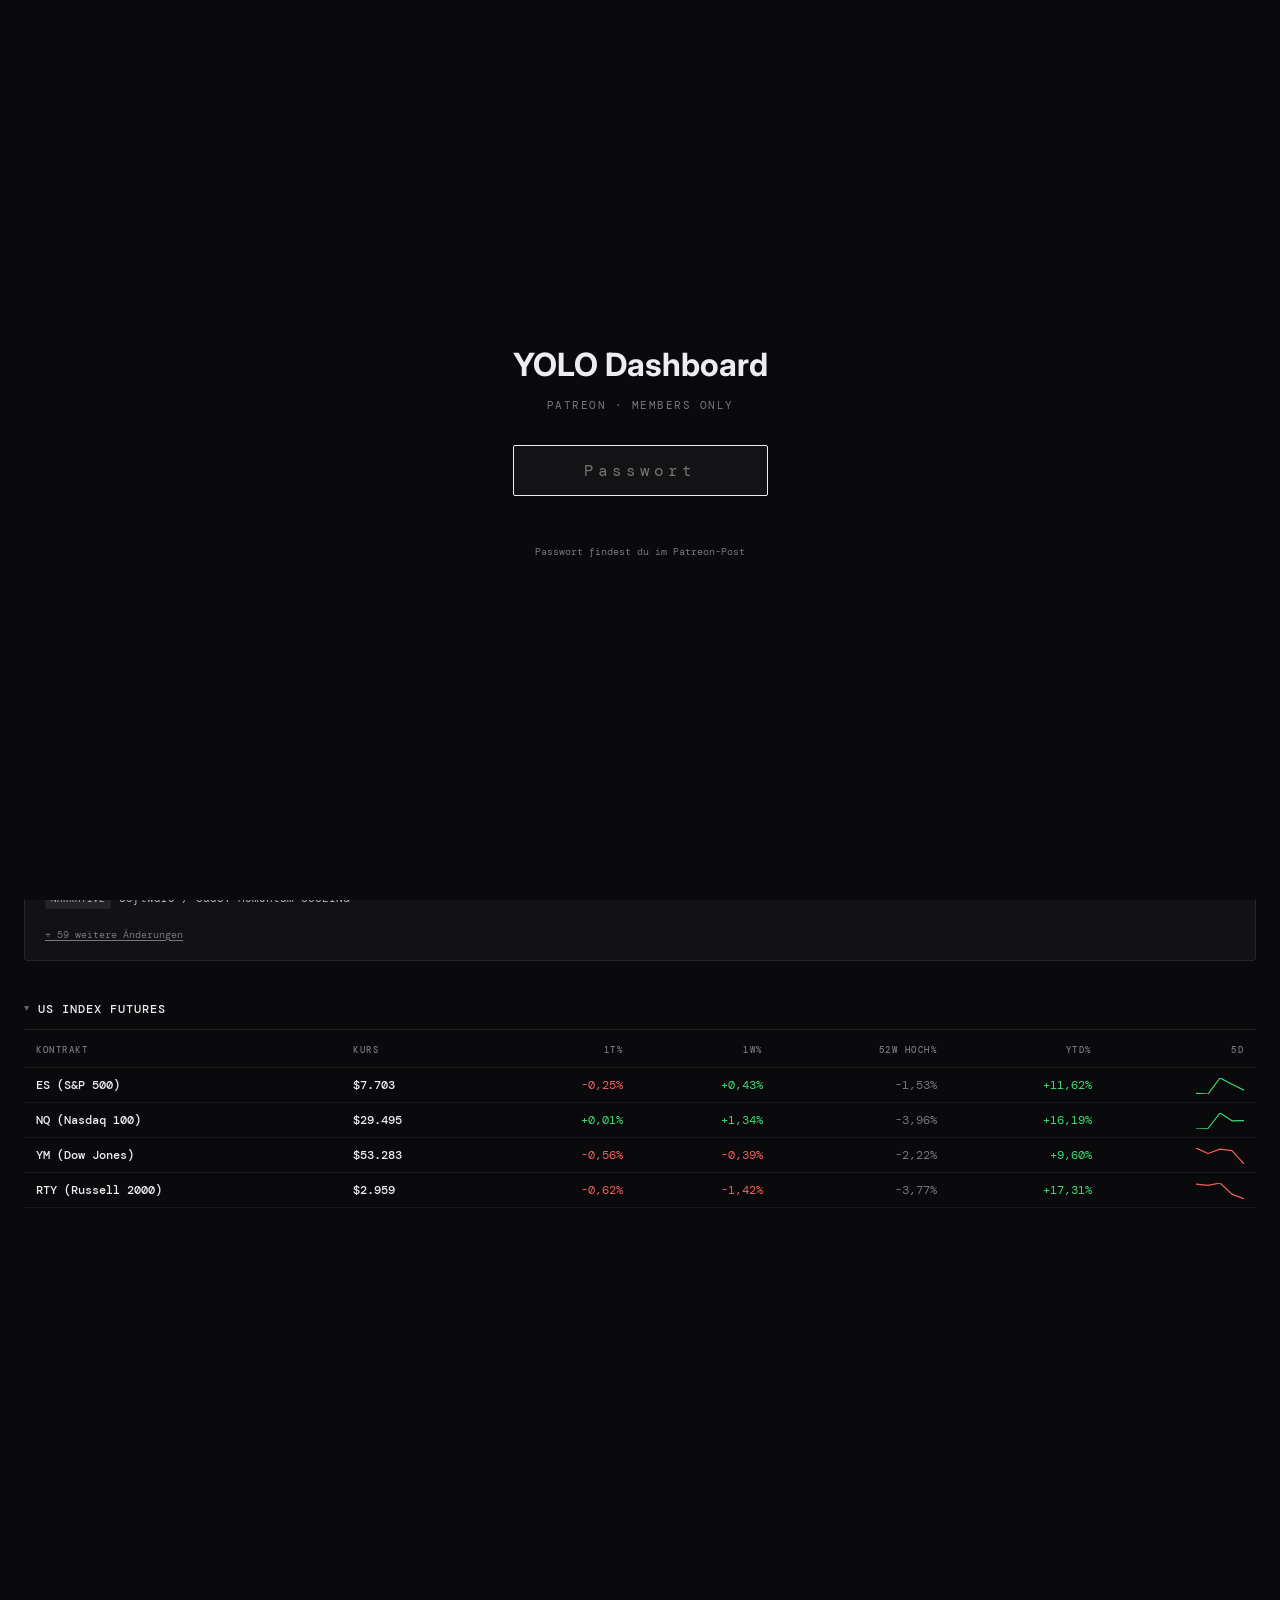
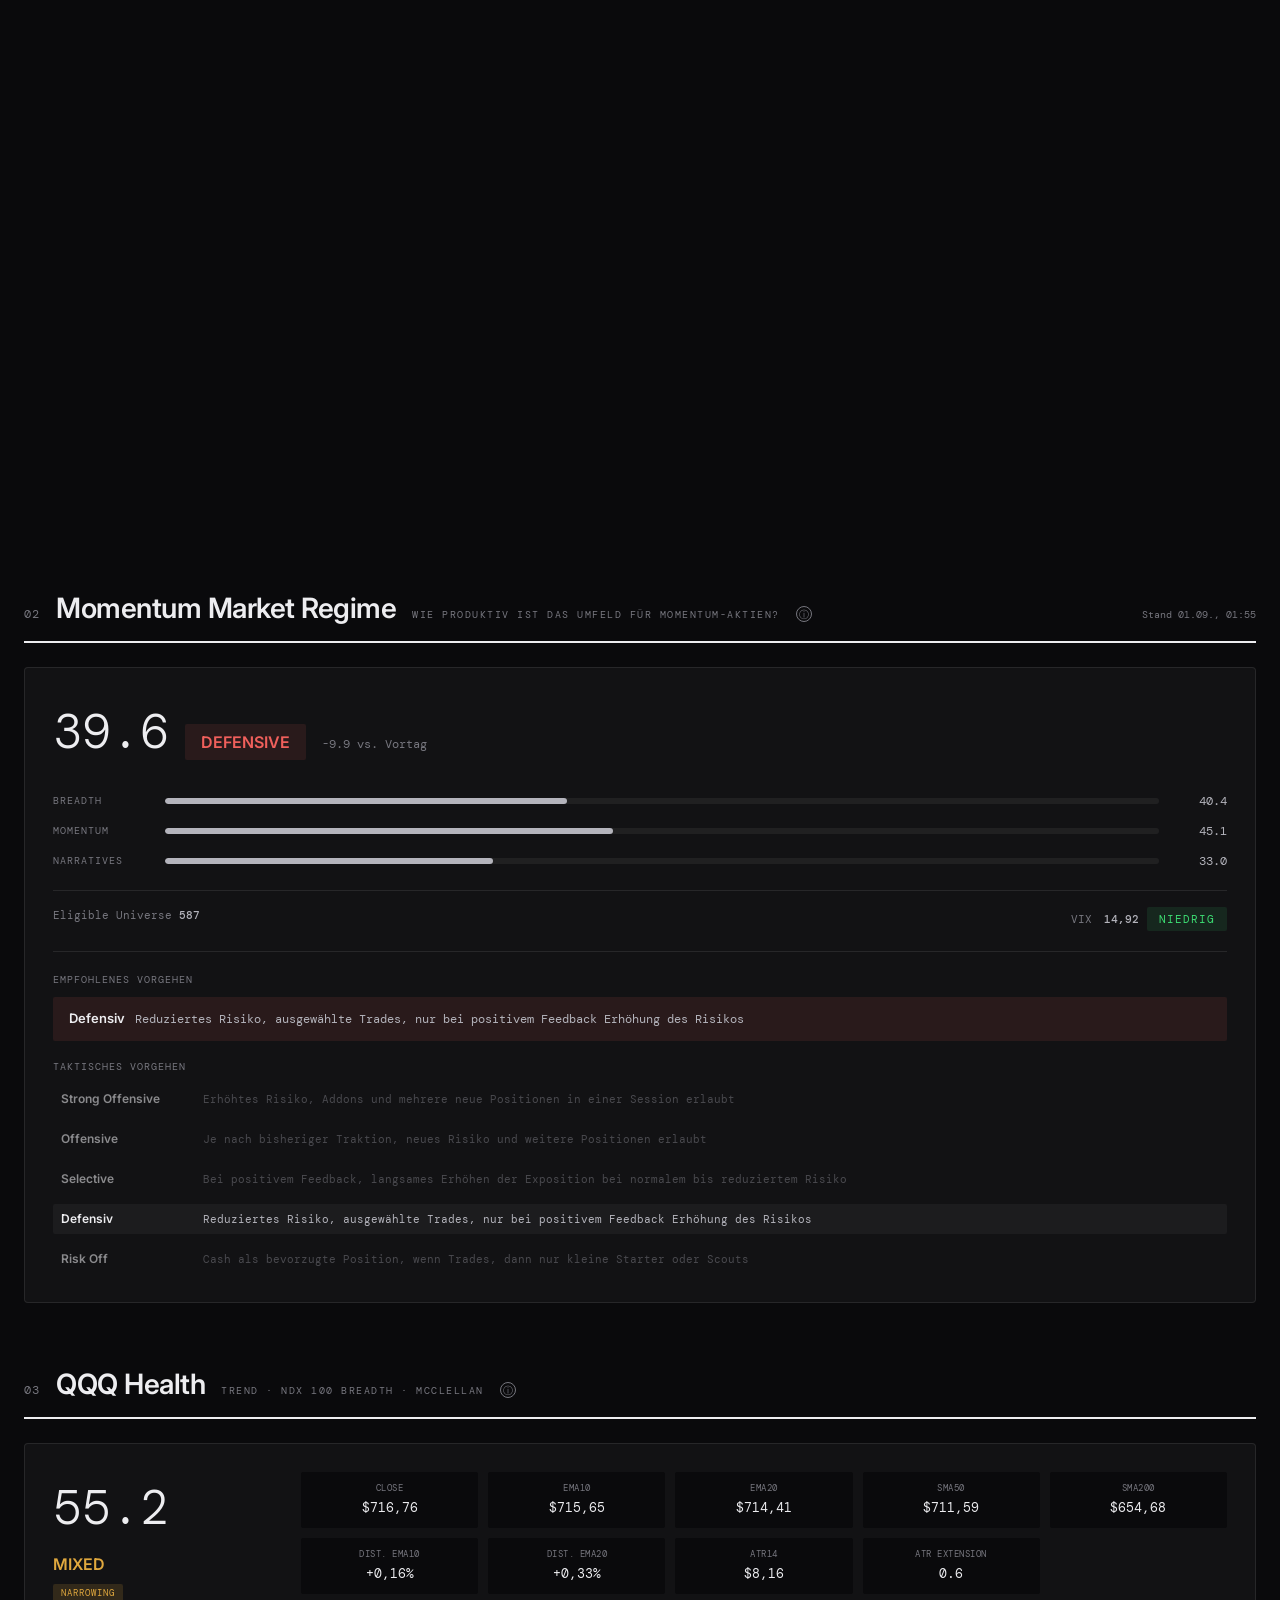
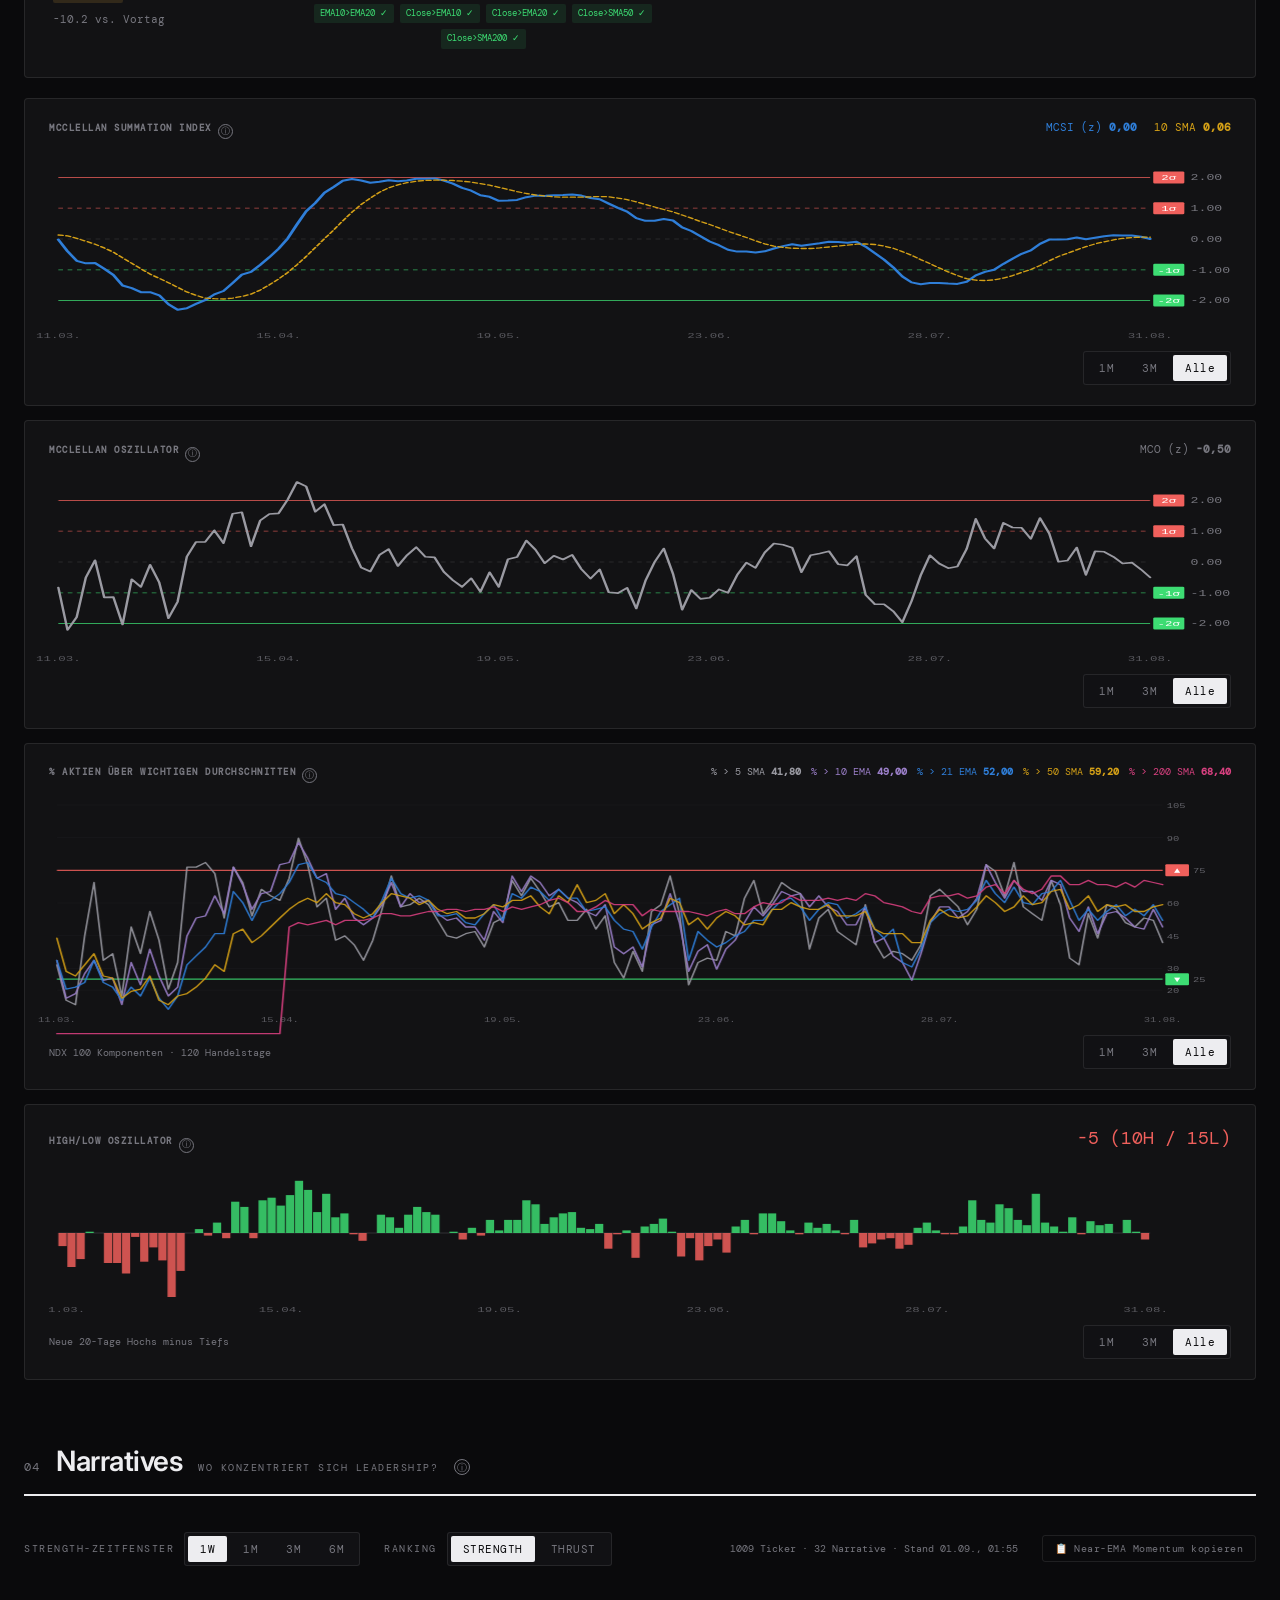
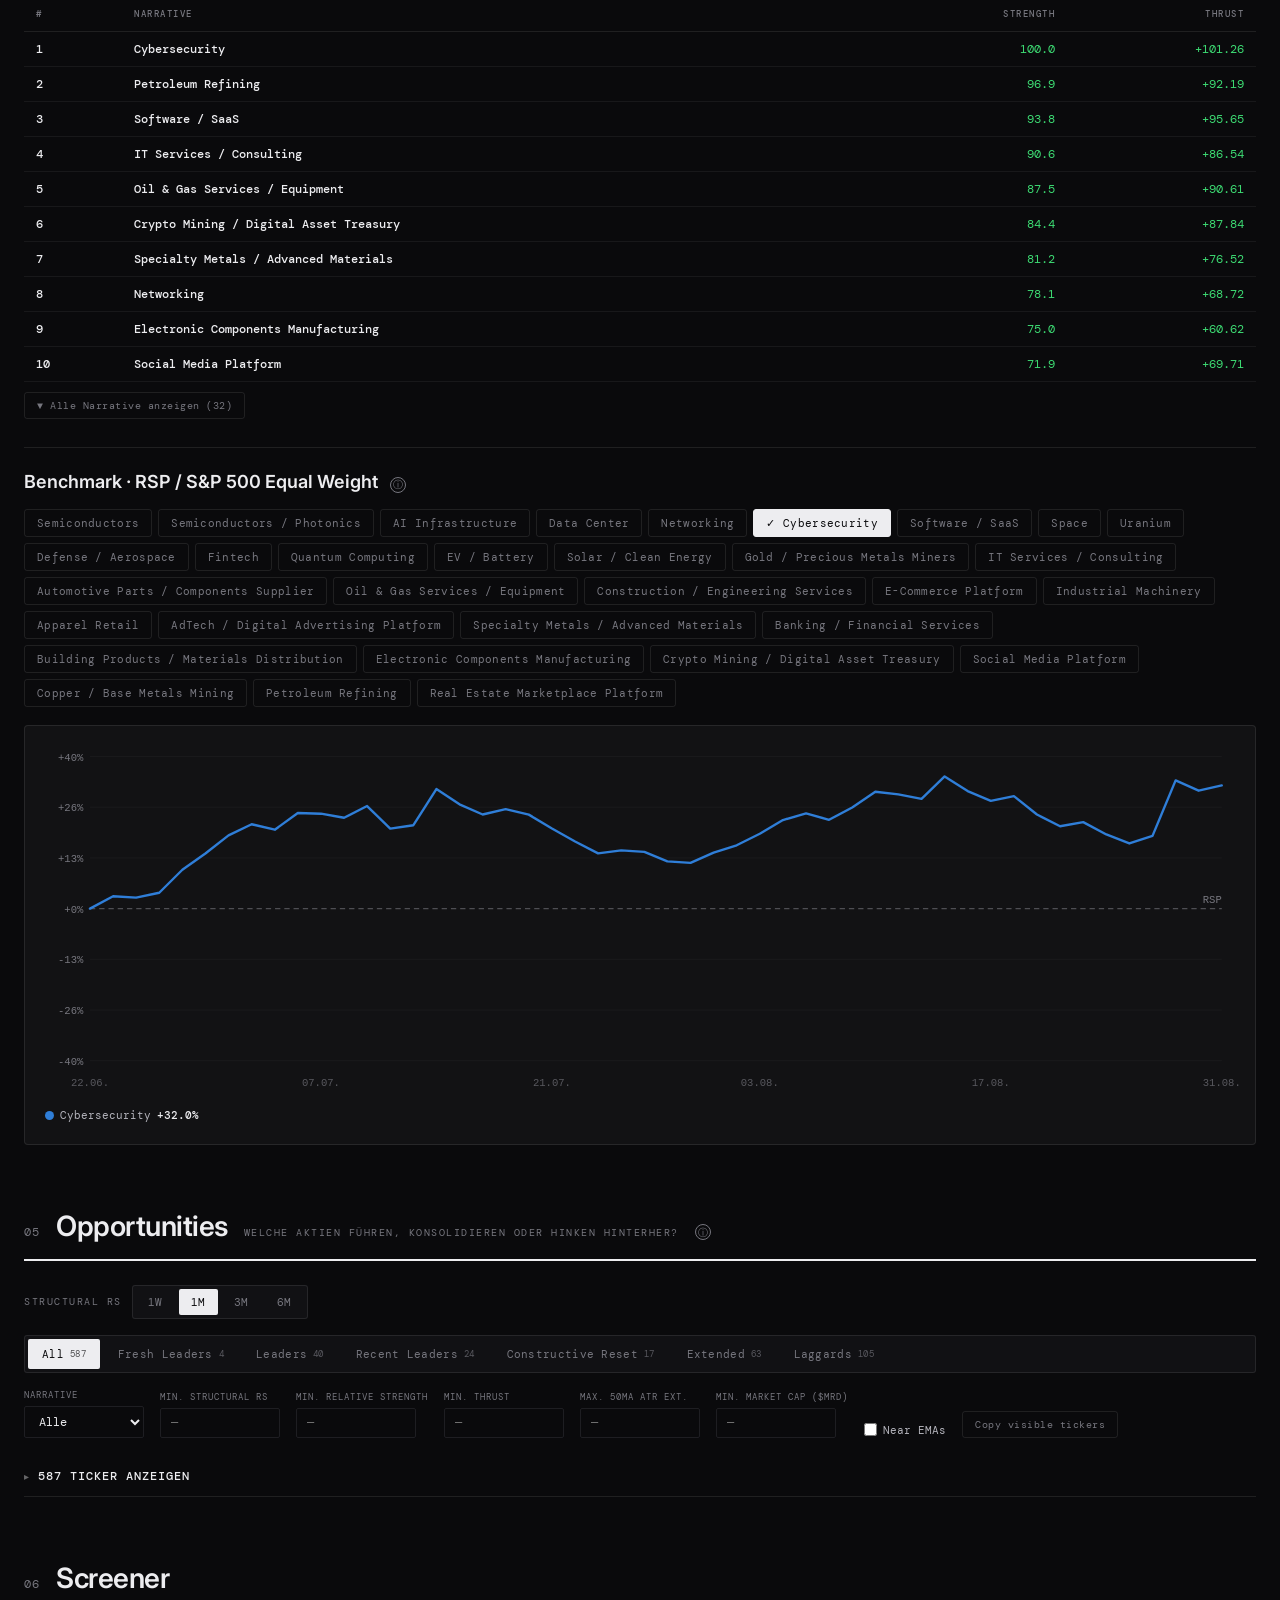
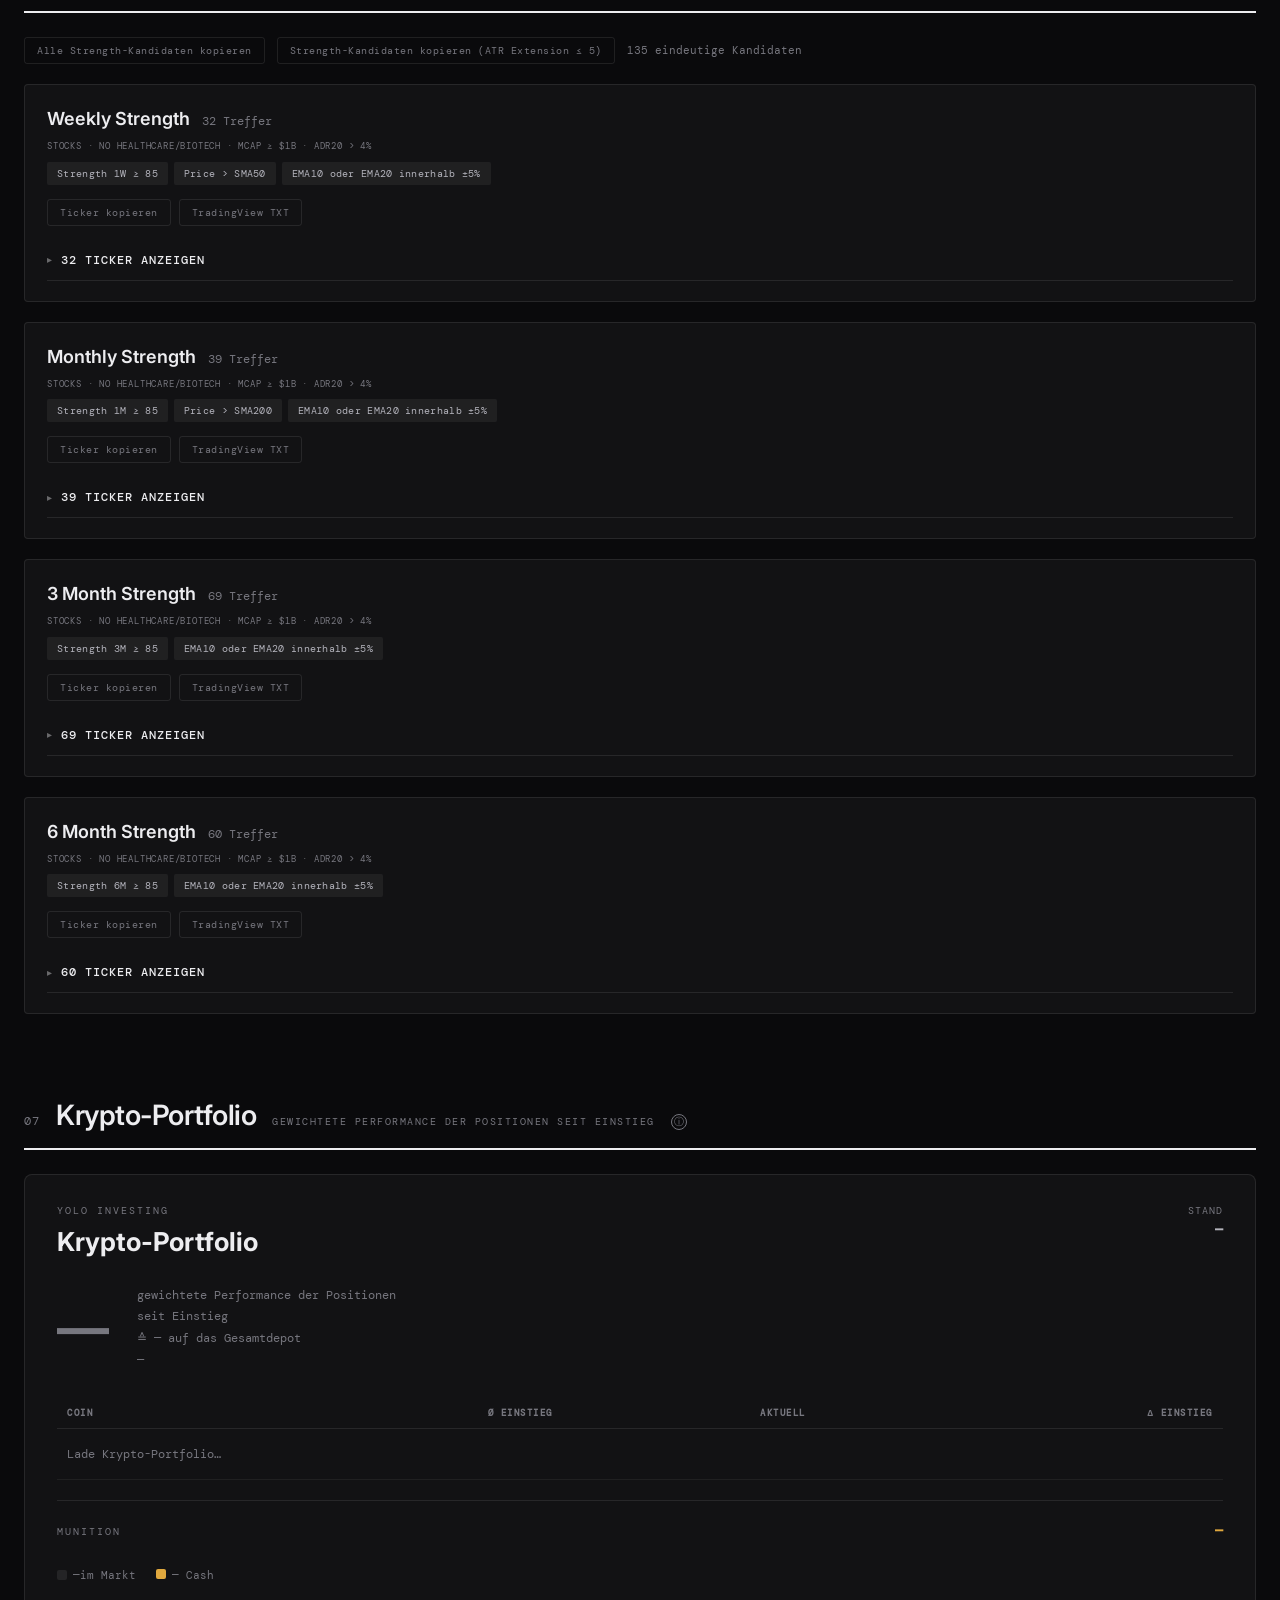
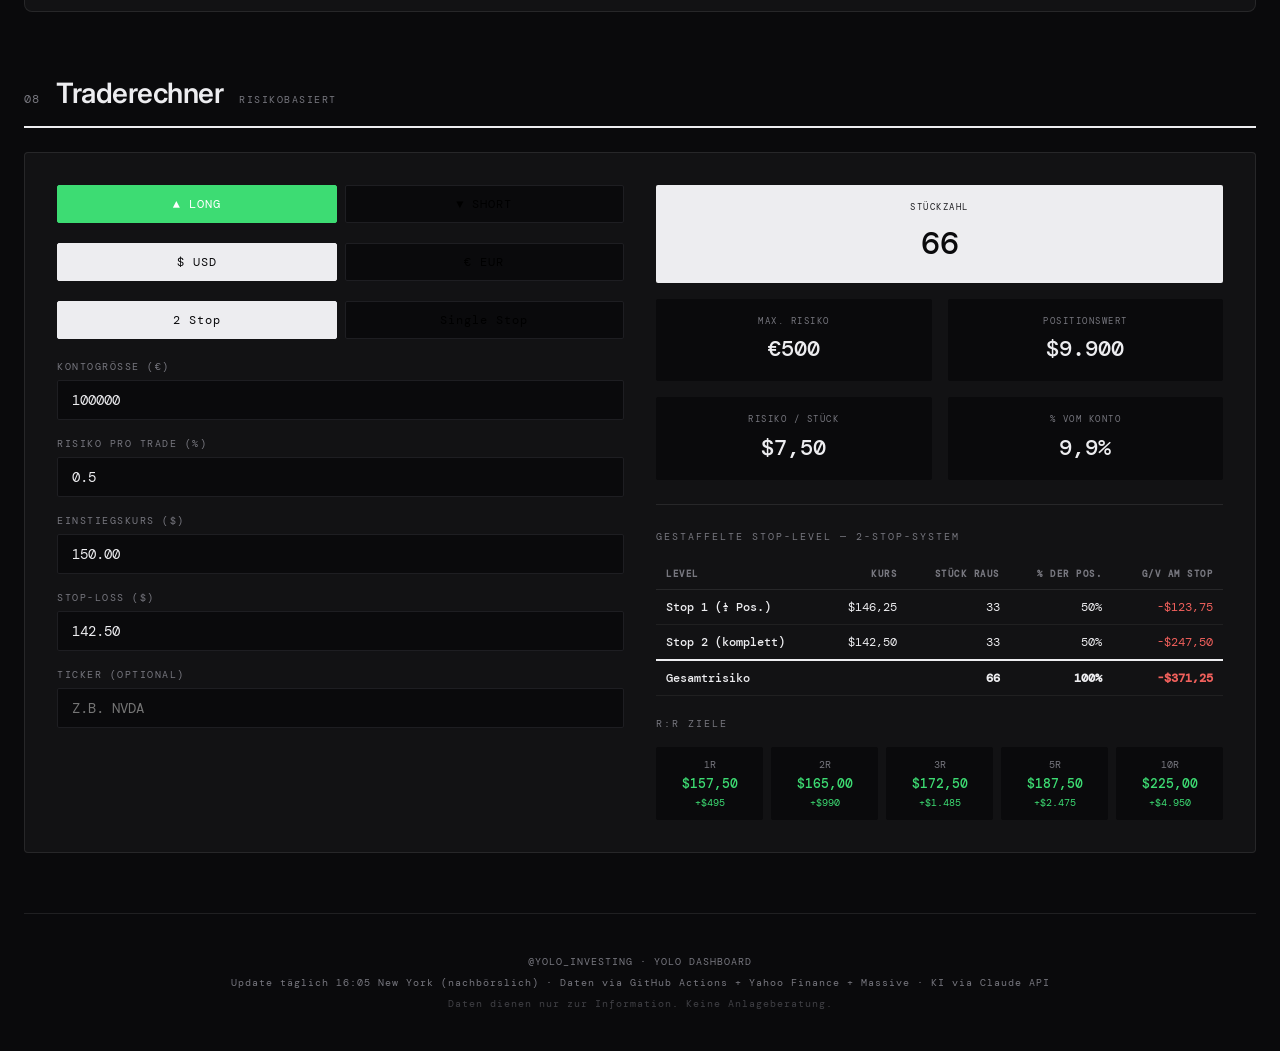
==== index.html @ f9c853ae "Add Krypto-Portfolio card and Traderechner currency/stop-mode toggles Krypto-Portfolio (new section " ====
<!DOCTYPE html>
<html lang="de">
<head>
<meta charset="UTF-8">
<meta name="viewport" content="width=device-width, initial-scale=1.0">
<title>YOLO Dashboard</title>
<link rel="preconnect" href="https://fonts.googleapis.com">
<link href="https://fonts.googleapis.com/css2?family=DM+Mono:wght@300;400;500&family=Inter:wght@400;500;600;700;800&display=swap" rel="stylesheet">
<style>
:root {
  --sand: #0a0a0c;
  --sand-dark: #111114;
  --sand-darker: #1e1e22;
  --ink: #ededf0;
  --ink-light: #b4b4bc;
  --ink-muted: #77777f;
  --positive: #3ddc73;
  --positive-bg: rgba(61,220,115,0.10);
  --negative: #f0605c;
  --negative-bg: rgba(240,96,92,0.10);
  --neutral: #e0a83e;
  --neutral-bg: rgba(224,168,62,0.10);
  --card-bg: rgba(255,255,255,0.035);
  --card-border: rgba(255,255,255,0.09);
  --header-font: 'Inter', -apple-system, sans-serif;
  --mono-font: 'DM Mono', 'Courier New', monospace;
  --body-font: 'Inter', -apple-system, sans-serif;
}
* { margin: 0; padding: 0; box-sizing: border-box; }
body { background: var(--sand); color: var(--ink); font-family: var(--body-font); font-size: 14px; line-height: 1.5; -webkit-font-smoothing: antialiased; }
body::before { content: ''; position: fixed; top: 0; left: 0; right: 0; bottom: 0; background-image: url("data:image/svg+xml,%3Csvg viewBox='0 0 256 256' xmlns='http://www.w3.org/2000/svg'%3E%3Cfilter id='n'%3E%3CfeTurbulence type='fractalNoise' baseFrequency='0.9' numOctaves='4' stitchTiles='stitch'/%3E%3C/filter%3E%3Crect width='100%25' height='100%25' filter='url(%23n)' opacity='0.03'/%3E%3C/svg%3E"); pointer-events: none; z-index: 9999; }
.container { max-width: 1400px; margin: 0 auto; padding: 0 24px; }

.hero { padding: 48px 0 32px; border-bottom: 1px solid var(--card-border); }
.hero-top { display: flex; justify-content: space-between; align-items: flex-start; margin-bottom: 24px; }
.hero-brand h1 { font-family: var(--header-font); font-size: 42px; font-weight: 700; letter-spacing: -1px; line-height: 1; }
.hero-brand .subtitle { font-family: var(--mono-font); font-size: 12px; color: var(--ink-muted); letter-spacing: 1.5px; margin-top: 6px; }
.hero-clock { text-align: right; }
.hero-clock .time { font-family: var(--mono-font); font-size: 28px; font-weight: 300; letter-spacing: 1px; }
.hero-clock .timezone { font-family: var(--mono-font); font-size: 11px; color: var(--ink-muted); letter-spacing: 1.5px; }
.hero-clock .date { font-family: var(--mono-font); font-size: 12px; color: var(--ink-light); margin-top: 2px; }
.track-records { display: flex; gap: 12px; margin-bottom: 28px; flex-wrap: wrap; }
.track-link { display: inline-flex; align-items: center; gap: 6px; padding: 8px 16px; background: var(--ink); color: var(--sand); text-decoration: none; font-family: var(--mono-font); font-size: 11px; letter-spacing: 1px; text-transform: uppercase; border-radius: 2px; transition: all 0.2s ease; }
.track-link:hover { background: var(--ink-light); transform: translateY(-1px); }
.track-link .arrow { opacity: 0.5; }
.quote-bar { padding: 20px 0; text-align: center; }
.quote-bar blockquote { font-family: var(--header-font); font-style: italic; font-size: 18px; color: var(--ink-light); line-height: 1.6; }
.quote-bar .attribution { font-family: var(--mono-font); font-size: 11px; color: var(--ink-muted); margin-top: 6px; letter-spacing: 1px; }

.section { padding: 40px 0 20px; scroll-margin-top: var(--jumpnav-h, 52px); }
.section-header { display: flex; align-items: baseline; gap: 16px; margin-bottom: 24px; padding-bottom: 12px; border-bottom: 2px solid var(--ink); flex-wrap: wrap; }
.section-num { font-family: var(--mono-font); font-size: 12px; color: var(--ink-muted); letter-spacing: 1px; }
.section-title { font-family: var(--header-font); font-size: 28px; font-weight: 600; letter-spacing: -0.5px; }
.section-sub { font-family: var(--mono-font); font-size: 10px; color: var(--ink-muted); letter-spacing: 1.5px; text-transform: uppercase; }

/* ── Jump navigation (spec point 2): sticky anchor menu, plain <a href="#id">
   links + native smooth scroll -- no SPA/routing library. scroll-margin-top
   on .section above (kept in sync with --jumpnav-h) is the "correct sticky
   offset" so a jumped-to section header never lands underneath the sticky
   bar. Horizontal row on desktop; horizontally scrollable on narrow
   viewports instead of wrapping, per spec point 2's mobile requirement. */
html { scroll-behavior: smooth; }
.jump-nav { position: sticky; top: 0; z-index: 50; background: rgba(10,10,12,0.92); backdrop-filter: blur(8px); -webkit-backdrop-filter: blur(8px); border-bottom: 1px solid var(--card-border); }
.jump-nav-inner { max-width: 1400px; margin: 0 auto; padding: 0 24px; display: flex; gap: 4px; overflow-x: auto; scrollbar-width: thin; }
.jump-nav-inner::-webkit-scrollbar { height: 4px; }
.jump-nav-inner::-webkit-scrollbar-thumb { background: var(--card-border); }
.jump-nav a { flex: 0 0 auto; font-family: var(--mono-font); font-size: 11px; letter-spacing: 1px; text-transform: uppercase; color: var(--ink-light); text-decoration: none; padding: 15px 14px; white-space: nowrap; border-bottom: 2px solid transparent; transition: color 0.15s ease, border-color 0.15s ease; }
.jump-nav a:hover { color: var(--ink); }
.jump-nav a.active { color: var(--ink); border-bottom-color: var(--ink); }
@media (max-width: 720px) {
  .jump-nav a { padding: 12px 10px; font-size: 10px; }
}


.table-section { margin-bottom: 8px; }
.table-toggle { display: flex; align-items: center; gap: 8px; padding: 12px 0; cursor: pointer; user-select: none; border: none; background: none; width: 100%; text-align: left; font-family: var(--mono-font); font-size: 12px; font-weight: 500; color: var(--ink); letter-spacing: 1px; text-transform: uppercase; border-bottom: 1px solid var(--card-border); }
.table-toggle .chevron { transition: transform 0.2s ease; font-size: 10px; opacity: 0.4; }
.table-toggle.open .chevron { transform: rotate(90deg); }
.data-table { width: 100%; border-collapse: collapse; margin-top: 4px; }
.data-table thead th { font-family: var(--mono-font); font-size: 9px; font-weight: 500; letter-spacing: 1.5px; text-transform: uppercase; color: var(--ink-muted); padding: 10px 12px; text-align: right; border-bottom: 1px solid var(--card-border); }
.data-table thead th:first-child { text-align: left; }
.data-table thead th:nth-child(2) { text-align: left; }
/* RVOL/Screener/Benchmark/Futures Patch point 16: sortable Futures columns. */
.data-table thead th.sortable { cursor: pointer; user-select: none; }
.data-table thead th.sortable:hover { color: var(--ink-light); }
.data-table thead th.sorted { color: var(--ink); }
.data-table thead th .sort-arrow { opacity: 0.6; margin-left: 3px; font-size: 9px; }
.data-table tbody td { font-family: var(--mono-font); font-size: 12px; padding: 8px 12px; text-align: right; border-bottom: 1px solid rgba(255,255,255,0.06); }
.data-table tbody td:first-child { text-align: left; font-weight: 500; color: var(--ink); }
.data-table tbody td:nth-child(2) { text-align: left; font-weight: 500; color: var(--ink); }
.data-table tbody tr:hover { background: rgba(255,255,255,0.04); }
.pos { color: var(--positive); }
.neg { color: var(--negative); }
.muted { color: var(--ink-muted); }

/* SPARKLINES */
.sparkline { display: inline-block; vertical-align: middle; }
.sparkline svg { display: block; }

/* PASSWORD OVERLAY */
.pw-overlay { position: fixed; top: 0; left: 0; width: 100%; height: 100%; background: var(--sand); z-index: 99999; display: flex; align-items: center; justify-content: center; flex-direction: column; }
.pw-overlay.hidden { display: none; }
.pw-box { text-align: center; max-width: 360px; padding: 40px; }
.pw-box h2 { font-family: var(--header-font); font-size: 32px; margin-bottom: 8px; }
.pw-box .pw-sub { font-family: var(--mono-font); font-size: 11px; color: var(--ink-muted); letter-spacing: 1.5px; margin-bottom: 32px; }
.pw-box input { width: 100%; padding: 14px 18px; font-family: var(--mono-font); font-size: 16px; background: var(--card-bg); border: 1px solid var(--sand-darker); border-radius: 2px; text-align: center; letter-spacing: 4px; outline: none; }
.pw-box input:focus { border-color: var(--ink); }
.pw-box .pw-error { font-family: var(--mono-font); font-size: 11px; color: var(--negative); margin-top: 12px; min-height: 16px; }
.pw-box .pw-hint { font-family: var(--mono-font); font-size: 10px; color: var(--ink-muted); margin-top: 20px; }

.vix-zone { display: inline-block; padding: 4px 12px; border-radius: 2px; font-family: var(--mono-font); font-size: 11px; letter-spacing: 1px; }
.vix-zone.low { background: var(--positive-bg); color: var(--positive); }
.vix-zone.elevated { background: var(--neutral-bg); color: var(--neutral); }
.vix-zone.high { background: var(--negative-bg); color: var(--negative); }

/* QQQ Breadth Charts */
.qqq-card .bc-value { font-size: 28px; margin: 4px 0 8px 0; }
.qqq-chart { width: 100%; height: 120px; margin: 10px 0; }
.qqq-chart svg { width: 100%; height: 100%; display: block; }
.qqq-card .bc-label-row { display: flex; align-items: center; gap: 6px; }
.qqq-card .bc-label { font-size: 11px; font-weight: 600; letter-spacing: 1px; color: var(--ink-light); margin-bottom: 0; }
.chart-info { position: relative; display: inline-flex; align-items: center; justify-content: center; width: 15px; height: 15px; border-radius: 50%; border: 1px solid var(--ink-muted); color: var(--ink-muted); font-family: var(--mono-font); font-size: 9px; cursor: help; user-select: none; flex-shrink: 0; }
.chart-info:hover, .chart-info:focus, .chart-info.open { color: var(--ink); border-color: var(--ink-light); outline: none; }
.chart-info-popup { display: none; position: absolute; top: 22px; left: 0; width: 300px; max-width: 80vw; z-index: 20; background: var(--sand-dark); border: 1px solid var(--card-border); border-radius: 4px; padding: 12px 14px; box-shadow: 0 8px 24px rgba(0,0,0,0.4); cursor: default; font-family: var(--body-font); font-size: 11px; line-height: 1.6; color: var(--ink-light); text-transform: none; letter-spacing: normal; font-weight: 400; }
.chart-info:hover .chart-info-popup, .chart-info:focus .chart-info-popup, .chart-info.open .chart-info-popup { display: block; }
.chart-toolbar { display: flex; justify-content: flex-end; margin-top: 8px; }
.kma-legend-item { color: var(--kma-color, var(--ink-muted)); cursor: pointer; user-select: none; transition: opacity 0.15s; }
.kma-legend-item:hover { opacity: 0.75; }
.kma-legend-item.off { opacity: 0.3; text-decoration: line-through; }
.breadth-card { background: var(--card-bg); border: 1px solid var(--card-border); border-radius: 4px; padding: 16px; text-align: center; }
.breadth-card .bc-label { font-family: var(--mono-font); font-size: 9px; letter-spacing: 1.5px; text-transform: uppercase; color: var(--ink-muted); margin-bottom: 6px; }
.breadth-card .bc-value { font-family: var(--mono-font); font-size: 24px; font-weight: 400; }
.breadth-card .bc-sub { font-family: var(--mono-font); font-size: 10px; color: var(--ink-muted); margin-top: 4px; }
.mcclellan-grid { display: grid; grid-template-columns: 1fr 1fr; gap: 16px; }
.mcclellan-card { background: var(--card-bg); border: 1px solid var(--card-border); border-radius: 4px; padding: 24px; }
.mcclellan-card .mc-title { font-family: var(--mono-font); font-size: 10px; letter-spacing: 2px; text-transform: uppercase; color: var(--ink-muted); margin-bottom: 8px; }
.mcclellan-card .mc-value { font-family: var(--mono-font); font-size: 32px; font-weight: 300; }
.mc-signal { font-family: var(--mono-font); font-size: 11px; margin-top: 8px; padding: 4px 10px; border-radius: 2px; display: inline-block; }
.mc-signal.bullish { background: var(--positive-bg); color: var(--positive); }
.mc-signal.bearish { background: var(--negative-bg); color: var(--negative); }
.mc-signal.neutral { background: var(--neutral-bg); color: var(--neutral); }
.mcclellan-card .mc-desc { font-size: 12px; color: var(--ink-muted); margin-top: 12px; line-height: 1.5; }

/* AI SUMMARY */
.ai-summary { background: var(--card-bg); border: 1px solid var(--card-border); border-radius: 4px; padding: 28px; margin-bottom: 16px; }
.ai-summary-header { display: flex; justify-content: space-between; align-items: center; margin-bottom: 16px; }
.ai-badge { display: inline-flex; align-items: center; gap: 6px; font-family: var(--mono-font); font-size: 10px; letter-spacing: 1.5px; text-transform: uppercase; color: var(--ink-muted); }
.ai-badge .dot { width: 6px; height: 6px; border-radius: 50%; background: var(--positive); animation: pulse 2s infinite; }
.ai-badge .dot.evening { background: var(--neutral); }
@keyframes pulse { 0%,100% { opacity: 1; } 50% { opacity: 0.3; } }
.ai-timestamp { font-family: var(--mono-font); font-size: 10px; color: var(--ink-muted); }
.ai-summary-text { font-family: var(--body-font); font-size: 14px; line-height: 1.8; color: var(--ink-light); }
.ai-summary-text strong { color: var(--ink); font-weight: 600; }
.ai-divider { height: 1px; background: var(--card-border); margin: 8px 0; }

/* KRYPTO-PORTFOLIO (07) — manuell gepflegtes Positions-Tracking, siehe
   scripts/build_crypto_portfolio.py. Eigenstaendig gestylte Karte (statt
   der generischen .card-bg-Bausteine), damit sie als in sich geschlossene,
   teilbare Zusammenfassung funktioniert. */
.crypto-card { background: var(--card-bg); border: 1px solid var(--card-border); border-radius: 8px; padding: 28px 32px; }
.crypto-card-header { display: flex; justify-content: space-between; align-items: flex-start; gap: 16px; flex-wrap: wrap; margin-bottom: 24px; }
.crypto-eyebrow { font-family: var(--mono-font); font-size: 10px; letter-spacing: 2px; text-transform: uppercase; color: var(--ink-muted); }
.crypto-title { font-family: var(--header-font); font-size: 26px; font-weight: 700; margin-top: 4px; }
.crypto-asof { text-align: right; }
.crypto-asof-label { font-family: var(--mono-font); font-size: 10px; letter-spacing: 1px; text-transform: uppercase; color: var(--ink-muted); }
.crypto-asof-value { font-family: var(--mono-font); font-size: 13px; font-weight: 600; color: var(--ink-light); margin-top: 2px; }
.crypto-hero { display: flex; align-items: center; gap: 28px; flex-wrap: wrap; margin-bottom: 28px; }
.crypto-hero-value { font-family: var(--header-font); font-size: 52px; font-weight: 700; line-height: 1; }
.crypto-hero-detail { font-family: var(--mono-font); font-size: 12px; line-height: 1.7; color: var(--ink-muted); }
.crypto-hero-sub { margin-top: 2px; }
.crypto-hero-sub span.pos, .crypto-hero-sub span.neg { font-weight: 600; }
.crypto-table-wrap { overflow-x: auto; }
.crypto-table { width: 100%; border-collapse: collapse; }
.crypto-table th { font-family: var(--mono-font); font-size: 9px; letter-spacing: 1.5px; text-transform: uppercase; color: var(--ink-muted); padding: 8px 10px; text-align: right; border-bottom: 1px solid var(--card-border); }
.crypto-table th:first-child { text-align: left; }
.crypto-table td { padding: 16px 10px; border-bottom: 1px solid rgba(255,255,255,0.06); text-align: right; vertical-align: middle; }
.crypto-table td:first-child { text-align: left; }
.crypto-coin { font-family: var(--header-font); font-size: 16px; font-weight: 700; }
.crypto-coin-alloc { font-family: var(--mono-font); font-size: 10px; color: #2f7ed8; margin-top: 2px; }
.crypto-price { font-family: var(--mono-font); font-size: 13px; color: var(--ink-light); }
.crypto-current { font-family: var(--mono-font); font-size: 14px; font-weight: 600; color: var(--ink); }
.crypto-bar-track { height: 6px; min-width: 90px; background: rgba(255,255,255,0.06); border-radius: 3px; overflow: hidden; }
.crypto-bar { height: 100%; border-radius: 3px; }
.crypto-bar.pos { background: var(--positive); }
.crypto-bar.neg { background: var(--negative); }
.crypto-delta { font-family: var(--mono-font); font-size: 14px; font-weight: 600; }
.crypto-ammo { margin-top: 20px; padding-top: 20px; border-top: 1px solid var(--card-border); }
.crypto-ammo-header { display: flex; justify-content: space-between; align-items: baseline; margin-bottom: 12px; }
.crypto-ammo-label { font-family: var(--mono-font); font-size: 10px; letter-spacing: 2px; text-transform: uppercase; color: var(--ink-muted); }
.crypto-ammo-value { font-family: var(--mono-font); font-size: 13px; font-weight: 700; color: var(--neutral); }
.crypto-ammo-grid { display: grid; grid-template-columns: repeat(10, 1fr); gap: 6px; margin-bottom: 14px; }
.crypto-ammo-cell { aspect-ratio: 1; border-radius: 2px; background: rgba(255,255,255,0.08); }
.crypto-ammo-cell.filled { background: var(--neutral); }
.crypto-ammo-legend { display: flex; gap: 20px; flex-wrap: wrap; font-family: var(--mono-font); font-size: 11px; color: var(--ink-muted); }
.crypto-ammo-legend span:first-child { display: inline-flex; align-items: center; }
.crypto-ammo-dot { display: inline-block; width: 10px; height: 10px; border-radius: 2px; margin-right: 6px; }
.crypto-ammo-dot.invested { background: rgba(255,255,255,0.08); }
.crypto-ammo-dot.cash { background: var(--neutral); }
@media (max-width: 640px) {
  .crypto-hero { flex-direction: column; align-items: flex-start; gap: 8px; }
  .crypto-ammo-grid { grid-template-columns: repeat(10, 1fr); }
}

/* POSITION SIZER */
.pos-sizer { background: var(--card-bg); border: 1px solid var(--card-border); border-radius: 4px; padding: 32px; }
.sizer-grid { display: grid; grid-template-columns: 1fr 1fr; gap: 32px; }
.input-group { margin-bottom: 16px; }
.input-group label { display: block; font-family: var(--mono-font); font-size: 10px; letter-spacing: 1.5px; text-transform: uppercase; color: var(--ink-muted); margin-bottom: 6px; }
.input-group input { width: 100%; padding: 10px 14px; font-family: var(--mono-font); font-size: 14px; background: var(--sand); border: 1px solid var(--sand-darker); border-radius: 2px; color: var(--ink); outline: none; transition: border-color 0.2s; }
.input-group input:focus { border-color: var(--ink); }
.direction-toggle { display: flex; gap: 8px; margin-bottom: 20px; }
.dir-btn { flex: 1; padding: 10px; font-family: var(--mono-font); font-size: 12px; letter-spacing: 1px; border: 1px solid var(--sand-darker); background: var(--sand); cursor: pointer; text-align: center; border-radius: 2px; transition: all 0.2s; }
.dir-btn.active-long { background: var(--positive); color: #fff; border-color: var(--positive); }
.dir-btn.active-short { background: var(--negative); color: #fff; border-color: var(--negative); }
.dir-btn.active-neutral { background: var(--ink); color: var(--sand); border-color: var(--ink); }
.result-grid { display: grid; grid-template-columns: repeat(2, 1fr); gap: 16px; }
.result-box { padding: 16px; background: var(--sand); border-radius: 2px; text-align: center; }
.result-box .res-label { font-family: var(--mono-font); font-size: 9px; letter-spacing: 1.5px; text-transform: uppercase; color: var(--ink-muted); }
.result-box .res-value { font-family: var(--mono-font); font-size: 22px; font-weight: 500; color: var(--ink); margin-top: 4px; }
.result-box.highlight { background: var(--ink); grid-column: span 2; }
.result-box.highlight .res-label { color: var(--sand-darker); }
.result-box.highlight .res-value { color: var(--sand); font-size: 32px; }
.stops-section { margin-top: 24px; padding-top: 24px; border-top: 1px solid var(--card-border); }
.stops-title { font-family: var(--mono-font); font-size: 10px; letter-spacing: 2px; text-transform: uppercase; color: var(--ink-muted); margin-bottom: 16px; }
.stops-table { width: 100%; border-collapse: collapse; }
.stops-table th { font-family: var(--mono-font); font-size: 9px; letter-spacing: 1.5px; text-transform: uppercase; color: var(--ink-muted); padding: 8px 10px; text-align: right; border-bottom: 1px solid var(--card-border); }
.stops-table th:first-child { text-align: left; }
.stops-table td { font-family: var(--mono-font); font-size: 12px; padding: 8px 10px; text-align: right; border-bottom: 1px solid rgba(255,255,255,0.06); }
.stops-table td:first-child { text-align: left; font-weight: 500; }
.rr-grid { display: grid; grid-template-columns: repeat(5, 1fr); gap: 8px; margin-top: 16px; }
.rr-item { text-align: center; padding: 10px 4px; background: var(--sand); border-radius: 2px; }
.rr-item .rr-label { font-family: var(--mono-font); font-size: 10px; color: var(--ink-muted); }
.rr-item .rr-price { font-family: var(--mono-font); font-size: 13px; font-weight: 500; color: var(--positive); margin-top: 2px; }
.rr-item .rr-pnl { font-family: var(--mono-font); font-size: 10px; color: var(--positive); margin-top: 1px; }

.footer { padding: 40px 0; text-align: center; border-top: 1px solid var(--card-border); margin-top: 40px; }
.footer p { font-family: var(--mono-font); font-size: 10px; color: var(--ink-muted); letter-spacing: 1px; }

/* NARRATIVES / BASKETS */
/* RVOL/Screener/Benchmark/Futures Patch point 8: sticky within Section 04
   only -- reuses the SAME --jumpnav-h variable the jump-navigation already
   keeps in sync with its own real rendered height (see the JS below), so
   this never floats under/over the jump-nav or needs a second hardcoded
   offset. position:sticky is naturally scoped to its containing block (the
   #narratives .section div), so it stops being sticky at the end of
   Section 04 without any extra JS -- it can never float over Opportunities/
   Screener/Traderechner. An opaque background keeps the (also sticky)
   table headers of the member table from showing through underneath it. */
.narrative-controls { display: flex; align-items: center; gap: 24px; flex-wrap: wrap; margin-bottom: 20px; position: sticky; top: var(--jumpnav-h, 52px); z-index: 40; background: var(--sand); padding: 12px 0; }
.nc-group { display: flex; align-items: center; gap: 10px; }
.nc-label { font-family: var(--mono-font); font-size: 10px; letter-spacing: 1.5px; text-transform: uppercase; color: var(--ink-muted); }
.nc-toggle { display: flex; gap: 4px; background: var(--sand-dark); border: 1px solid var(--card-border); border-radius: 3px; padding: 3px; }
.nc-btn { font-family: var(--mono-font); font-size: 11px; letter-spacing: 0.5px; padding: 6px 12px; border: none; background: transparent; color: var(--ink-muted); border-radius: 2px; cursor: pointer; transition: all 0.15s; }
.nc-btn:hover { color: var(--ink); }
.nc-btn.active { background: var(--ink); color: var(--sand); }
.nc-meta { margin-left: auto; font-family: var(--mono-font); font-size: 10px; color: var(--ink-muted); }

.narrative-empty { padding: 40px; text-align: center; font-family: var(--mono-font); font-size: 12px; color: var(--ink-muted); }

/* V6.1 (Narrative Ranking & UI Bugfix Patch) point 1/11: card grid replaced
   by a compact table (.data-table, same visual language as the Futures
   table) -- rank/name/RS/Thrust only, no colored full-surface cards. */
.nc-name-cell { font-family: var(--header-font); font-weight: 600; cursor: pointer; }
.nc-name-cell:hover { text-decoration: underline; text-underline-offset: 2px; }

.narrative-detail { border: 1px solid var(--card-border); border-radius: 4px; padding: 16px 20px 20px; background: var(--sand-dark); overflow-x: auto; }
.nd-header { display: flex; justify-content: space-between; align-items: baseline; margin-bottom: 12px; flex-wrap: wrap; gap: 8px; }
.nd-title { font-family: var(--header-font); font-size: 16px; font-weight: 600; }
.nd-close { font-family: var(--mono-font); font-size: 10px; color: var(--ink-muted); cursor: pointer; letter-spacing: 1px; text-transform: uppercase; }
.nd-close:hover { color: var(--ink); }
.member-table { width: 100%; border-collapse: collapse; min-width: 620px; }
.member-table th { font-family: var(--mono-font); font-size: 9px; font-weight: 500; letter-spacing: 1px; text-transform: uppercase; color: var(--ink-muted); padding: 8px 10px; text-align: right; border-bottom: 1px solid var(--card-border); cursor: pointer; user-select: none; white-space: nowrap; }
.member-table th:first-child, .member-table th:nth-child(2) { text-align: left; }
.member-table th.sorted { color: var(--ink); }
.member-table th .sort-arrow { opacity: 0.5; margin-left: 3px; }
.member-table td { font-family: var(--mono-font); font-size: 12px; padding: 7px 10px; text-align: right; border-bottom: 1px solid rgba(255,255,255,0.05); }
.member-table td:first-child, .member-table td:nth-child(2) { text-align: left; }
.member-table td:first-child { font-weight: 600; }
.member-table tbody tr:hover { background: rgba(255,255,255,0.03); }
.nd-toolbar { display: flex; justify-content: space-between; align-items: center; flex-wrap: wrap; gap: 10px; margin-bottom: 12px; }
.nd-copy-btn { font-family: var(--mono-font); font-size: 10px; letter-spacing: 0.5px; padding: 6px 12px; border: 1px solid var(--card-border); background: transparent; color: var(--ink-muted); border-radius: 3px; cursor: pointer; transition: all 0.15s; white-space: nowrap; }
.nd-copy-btn:hover { color: var(--ink); border-color: var(--ink-muted); }
/* ATR Extension > Schwelle: nur Ticker-Badge/Zellwert markieren, NIE die
   ganze Zeile — Gruen bleibt ausschliesslich Strength-/Performance-Semantik. */
.atr-ext-badge { display: inline-block; font-size: 9px; font-family: var(--mono-font); color: #e2925c; background: rgba(226,146,92,0.12); border-radius: 2px; padding: 1px 5px; margin-left: 4px; letter-spacing: 0.3px; }
.atr-ext-warn { color: #e2925c !important; font-weight: 600; }

.nc-info { position: relative; display: inline-flex; align-items: center; justify-content: center; width: 16px; height: 16px; border-radius: 50%; border: 1px solid var(--ink-muted); color: var(--ink-muted); font-family: var(--mono-font); font-size: 10px; cursor: help; user-select: none; }
/* Strength Screeners 3M/6M Union Patch point 10: the popup used to render
   BEHIND the sticky .narrative-controls bar (z-index: 40) because .nc-info
   itself never opened its own stacking context, so its z-index:20 popup
   competed at a lower level than the sticky bar's context. Giving .nc-info
   an elevated z-index only while open/hovered/focused promotes it (and
   therefore its absolutely-positioned .nc-info-popup child) into its own
   stacking context above the sticky controls, without a global z-index
   escalation anywhere else on the page. */
.nc-info:hover, .nc-info:focus, .nc-info.open { color: var(--ink); border-color: var(--ink-light); outline: none; position: relative; z-index: 90; }
.nc-info-popup { display: none; position: absolute; top: 24px; left: 0; width: 340px; max-width: 80vw; z-index: 100; background: var(--sand-dark); border: 1px solid var(--card-border); border-radius: 4px; padding: 14px 16px; box-shadow: 0 8px 24px rgba(0,0,0,0.4); cursor: default; }
.nc-info:hover .nc-info-popup, .nc-info:focus .nc-info-popup, .nc-info.open .nc-info-popup { display: block; }
.nc-info-popup dt { font-family: var(--mono-font); font-size: 10px; font-weight: 600; letter-spacing: 0.5px; color: var(--ink); text-transform: uppercase; margin-top: 10px; }
.nc-info-popup dt:first-child { margin-top: 0; }
.nc-info-popup dd { font-size: 11px; line-height: 1.5; color: var(--ink-light); margin: 3px 0 0; }

/* BENCHMARK (Untersektion von Narratives) */
.benchmark-section { margin-top: 28px; padding-top: 20px; border-top: 1px solid var(--card-border); }
.benchmark-header { display: flex; align-items: baseline; gap: 12px; margin-bottom: 14px; flex-wrap: wrap; }
.benchmark-title { font-family: var(--header-font); font-size: 18px; font-weight: 600; }
/* RVOL/Screener/Benchmark/Futures Patch point 9: restored from commit
   ec36828a (multi-narrative-pill comparison UI), replacing the single-RSP-
   chart timeframe toggle it was temporarily swapped for. */
.bm-pill-row { display: flex; flex-wrap: wrap; gap: 6px; margin-bottom: 18px; }
.bm-pill { font-family: var(--mono-font); font-size: 11px; letter-spacing: 0.3px; padding: 6px 12px; border: 1px solid var(--card-border); background: transparent; color: var(--ink-muted); border-radius: 3px; cursor: pointer; transition: all 0.15s; }
.bm-pill:hover { color: var(--ink); border-color: var(--ink-muted); }
.bm-pill.active { background: var(--ink); color: var(--sand); border-color: var(--ink); }
.benchmark-chart-wrap { background: var(--card-bg); border: 1px solid var(--card-border); border-radius: 4px; padding: 20px; }
.bm-legend { display: flex; flex-wrap: wrap; gap: 14px; margin-top: 12px; font-family: var(--mono-font); font-size: 11px; }
.bm-legend-item { display: flex; align-items: center; gap: 6px; color: var(--ink-light); }
.bm-legend-item b { color: var(--ink); font-weight: 500; }
.bm-swatch { width: 9px; height: 9px; border-radius: 50%; display: inline-block; flex-shrink: 0; }
.bm-empty { font-family: var(--mono-font); font-size: 12px; color: var(--ink-muted); padding: 30px 0; text-align: center; }
/* Spec point 29A: explicit fallback text for QQQ breadth charts instead of
   an unexplained empty SVG area when historical data is missing/insufficient. */
.qqq-chart-empty { font-family: var(--mono-font); font-size: 12px; color: var(--ink-muted); padding: 30px 0; text-align: center; }

/* EXECUTIVE SUMMARY (Punkt 01 Überblick) */
.exec-summary { margin-bottom: 28px; }
.exec-tiles { display: grid; grid-template-columns: repeat(4, 1fr); gap: 12px; margin-bottom: 16px; }
.exec-tile { background: var(--card-bg); border: 1px solid var(--card-border); border-radius: 4px; padding: 16px 18px; }
.exec-tile-label { font-family: var(--mono-font); font-size: 9px; letter-spacing: 1.5px; text-transform: uppercase; color: var(--ink-muted); margin-bottom: 6px; }
.exec-tile-value { font-family: var(--mono-font); font-size: 26px; font-weight: 400; }
.exec-tile-sub { font-family: var(--mono-font); font-size: 10px; color: var(--ink-light); margin-top: 4px; }
.exec-changed { background: var(--card-bg); border: 1px solid var(--card-border); border-radius: 4px; padding: 18px 20px; }
.exec-changed-title { font-family: var(--header-font); font-size: 14px; font-weight: 600; margin-bottom: 10px; }
.exec-changed-list { display: flex; flex-direction: column; gap: 8px; }
.exec-changed-empty { font-family: var(--mono-font); font-size: 11px; color: var(--ink-muted); }
.exec-event { display: flex; align-items: baseline; gap: 8px; font-family: var(--mono-font); font-size: 11px; flex-wrap: wrap; }
.exec-event-tag { font-size: 9px; letter-spacing: 1px; text-transform: uppercase; padding: 2px 6px; border-radius: 2px; background: rgba(255,255,255,0.08); color: var(--ink-light); flex-shrink: 0; }
.exec-event-text { color: var(--ink-light); }
.exec-changed-more { font-family: var(--mono-font); font-size: 10px; color: var(--ink-muted); margin-top: 10px; cursor: pointer; text-decoration: underline; text-underline-offset: 2px; }

/* MOMENTUM MARKET REGIME (Punkt 02) */
.regime-score-card { background: var(--card-bg); border: 1px solid var(--card-border); border-radius: 4px; padding: 28px; }
.regime-score-main { display: flex; align-items: baseline; gap: 16px; flex-wrap: wrap; margin-bottom: 24px; }
.regime-score-value { font-family: var(--mono-font); font-size: 48px; font-weight: 300; }
.regime-score-state { font-family: var(--header-font); font-size: 16px; font-weight: 600; padding: 6px 16px; border-radius: 2px; background: rgba(255,255,255,0.06); }
.regime-score-state.state-strong-offensive, .regime-score-state.state-offensive { background: var(--positive-bg); color: var(--positive); }
.regime-score-state.state-selective { background: var(--neutral-bg); color: var(--neutral); }
.regime-score-state.state-defensive, .regime-score-state.state-risk-off { background: var(--negative-bg); color: var(--negative); }
.regime-score-delta { font-family: var(--mono-font); font-size: 12px; color: var(--ink-muted); }
.regime-components { display: flex; flex-direction: column; gap: 12px; margin-bottom: 20px; }
.regime-component { display: grid; grid-template-columns: 100px 1fr 56px; align-items: center; gap: 12px; }
.rc-label { font-family: var(--mono-font); font-size: 10px; letter-spacing: 1px; text-transform: uppercase; color: var(--ink-muted); }
.rc-bar-track { height: 6px; background: rgba(255,255,255,0.06); border-radius: 3px; overflow: hidden; }
.rc-bar { height: 100%; background: var(--ink-light); border-radius: 3px; transition: width 0.3s; }
.rc-value { font-family: var(--mono-font); font-size: 12px; text-align: right; color: var(--ink-light); }
.regime-meta-row { display: flex; justify-content: space-between; flex-wrap: wrap; gap: 12px; padding-top: 16px; border-top: 1px solid var(--card-border); font-family: var(--mono-font); font-size: 11px; color: var(--ink-muted); }
.regime-meta-row b { color: var(--ink-light); font-weight: 500; }
.vix-label-inline { color: var(--ink-muted); margin-right: 4px; }
.regime-vix-context { display: flex; align-items: center; gap: 8px; }

.regime-tactics { margin-top: 20px; padding-top: 20px; border-top: 1px solid var(--card-border); }
.rt-label { font-family: var(--mono-font); font-size: 10px; letter-spacing: 1px; text-transform: uppercase; color: var(--ink-muted); margin-bottom: 10px; }
.regime-tactic-current { display: flex; align-items: baseline; gap: 10px; flex-wrap: wrap; padding: 12px 16px; border-radius: 2px; background: rgba(255,255,255,0.04); margin-bottom: 18px; }
.regime-tactic-current.state-strong-offensive, .regime-tactic-current.state-offensive { background: var(--positive-bg); }
.regime-tactic-current.state-selective { background: var(--neutral-bg); }
.regime-tactic-current.state-defensive, .regime-tactic-current.state-risk-off { background: var(--negative-bg); }
.rtc-state { font-family: var(--header-font); font-weight: 600; font-size: 13px; }
.rtc-text { font-family: var(--mono-font); font-size: 12px; color: var(--ink-light); }
.rt-legend-list { display: flex; flex-direction: column; gap: 10px; }
.rt-legend-item { display: grid; grid-template-columns: 130px 1fr; gap: 12px; align-items: baseline; padding: 6px 8px; border-radius: 2px; opacity: 0.55; transition: opacity 0.2s, background 0.2s; }
.rt-legend-item.active { opacity: 1; background: rgba(255,255,255,0.04); }
.rt-legend-item dt { font-family: var(--header-font); font-weight: 600; font-size: 12px; }
.rt-legend-item dd { font-family: var(--mono-font); font-size: 11px; color: var(--ink-muted); margin: 0; }
.rt-legend-item.active dd { color: var(--ink-light); }
@media (max-width: 640px) {
  .rt-legend-item { grid-template-columns: 1fr; gap: 2px; }
}

/* QQQ HEALTH (Punkt 03) */
.qqq-health-card { background: var(--card-bg); border: 1px solid var(--card-border); border-radius: 4px; padding: 28px; margin-bottom: 20px; display: grid; grid-template-columns: 220px 1fr; gap: 28px; }
.qqq-health-main { display: flex; flex-direction: column; gap: 8px; }
.qqq-health-value { font-family: var(--mono-font); font-size: 48px; font-weight: 300; }
.qqq-health-state { font-family: var(--header-font); font-size: 16px; font-weight: 600; }
.qqq-health-state.state-healthy { color: var(--positive); }
.qqq-health-state.state-mixed { color: var(--neutral); }
.qqq-health-state.state-fragile, .qqq-health-state.state-risk-off { color: var(--negative); }
.qqq-health-modifiers { display: flex; gap: 6px; flex-wrap: wrap; }
.qqq-health-modifier-badge { font-family: var(--mono-font); font-size: 9px; letter-spacing: 1px; text-transform: uppercase; padding: 3px 8px; border-radius: 2px; background: rgba(255,255,255,0.08); color: var(--ink-light); }
.qqq-health-modifier-badge.extended { background: rgba(226,146,92,0.15); color: #e2925c; }
.qqq-health-modifier-badge.repairing { background: rgba(61,220,115,0.15); color: var(--positive); }
.qqq-health-modifier-badge.narrowing, .qqq-health-modifier-badge.deteriorating { background: rgba(224,168,62,0.15); color: var(--neutral); }
.qqq-health-delta { font-family: var(--mono-font); font-size: 11px; color: var(--ink-muted); }
.qqq-price-structure { display: grid; grid-template-columns: repeat(5, 1fr); gap: 10px; align-content: start; }
.qps-item { background: var(--sand); border-radius: 2px; padding: 10px; text-align: center; }
.qps-label { font-family: var(--mono-font); font-size: 9px; color: var(--ink-muted); letter-spacing: 0.5px; text-transform: uppercase; }
.qps-value { font-family: var(--mono-font); font-size: 13px; margin-top: 3px; }
.qps-flags { grid-column: span 2; display: flex; flex-wrap: wrap; gap: 6px; align-items: center; justify-content: center; background: transparent; padding: 0; }
.qps-flag { font-family: var(--mono-font); font-size: 9px; padding: 3px 6px; border-radius: 2px; }
.qps-flag.yes { background: var(--positive-bg); color: var(--positive); }
.qps-flag.no { background: rgba(255,255,255,0.05); color: var(--ink-muted); }


/* OPPORTUNITIES (Punkt 05) */
.opp-tabs { display: flex; gap: 4px; flex-wrap: wrap; margin-bottom: 16px; background: var(--sand-dark); border: 1px solid var(--card-border); border-radius: 3px; padding: 3px; }
.opp-tab { font-family: var(--mono-font); font-size: 11px; letter-spacing: 0.3px; padding: 8px 14px; border: none; background: transparent; color: var(--ink-muted); border-radius: 2px; cursor: pointer; transition: all 0.15s; display: flex; align-items: center; gap: 6px; }
.opp-tab:hover { color: var(--ink); }
.opp-tab.active { background: var(--ink); color: var(--sand); }
.opp-tab-count { font-size: 9px; opacity: 0.7; }
.opp-filters { display: flex; gap: 16px; flex-wrap: wrap; align-items: flex-end; margin-bottom: 18px; }
.opp-filter-group { display: flex; flex-direction: column; gap: 4px; }
.opp-filter-group label { font-family: var(--mono-font); font-size: 9px; letter-spacing: 1px; text-transform: uppercase; color: var(--ink-muted); }
.opp-filter-group select, .opp-filter-group input[type=number] { font-family: var(--mono-font); font-size: 12px; padding: 6px 10px; background: var(--sand); border: 1px solid var(--sand-darker); border-radius: 2px; color: var(--ink); outline: none; width: 120px; }
.opp-filter-group select:focus, .opp-filter-group input:focus { border-color: var(--ink); }
.opp-filter-checkbox label { display: flex; align-items: center; gap: 6px; font-size: 11px; text-transform: none; letter-spacing: normal; color: var(--ink-light); white-space: nowrap; }
.opp-table-wrap { overflow-x: auto; }
.opp-table { min-width: 940px; }
.opp-load-more-row td { text-align: center; padding: 14px 0; }
.opp-load-more-btn { font-family: var(--mono-font); font-size: 11px; letter-spacing: 0.5px; padding: 8px 20px; border: 1px solid var(--card-border); background: var(--card-bg); color: var(--ink); border-radius: 3px; cursor: pointer; transition: all 0.15s; }
.opp-load-more-btn:hover { border-color: var(--ink-muted); }

/* ── Screener (06) — V6 point 19-27: fixed, config-driven presets ── */
.screener-preset { border: 1px solid var(--card-border); border-radius: 4px; padding: 20px 22px; margin-bottom: 20px; background: var(--card-bg); }
.screener-preset-header { display: flex; align-items: baseline; gap: 12px; flex-wrap: wrap; margin-bottom: 8px; }
.screener-preset-name { font-family: var(--header-font); font-size: 18px; font-weight: 600; }
.screener-preset-count { font-family: var(--mono-font); font-size: 12px; color: var(--ink-muted); }
.screener-preset-tags { display: flex; gap: 6px; flex-wrap: wrap; margin-bottom: 14px; }
/* Point 1: dezente Basiszeile -- rein informativ, keine zweite Eligibility-
   Berechnung, spiegelt nur das bereits upstream angewendete eligible-
   Universe wider. Optisch bewusst zurueckhaltender als die Preset-Regel-Tags. */
.screener-basis-line { font-family: var(--mono-font); font-size: 9px; letter-spacing: 0.8px; color: var(--ink-muted); margin-bottom: 8px; }
.screener-tag { font-family: var(--mono-font); font-size: 10px; letter-spacing: 0.3px; padding: 4px 10px; border-radius: 2px; background: rgba(255,255,255,0.06); color: var(--ink-light); }
.screener-actions { display: flex; gap: 8px; margin-bottom: 14px; flex-wrap: wrap; }
.screener-union-row { display: flex; align-items: center; gap: 12px; margin-bottom: 20px; flex-wrap: wrap; }
.screener-union-count { font-family: var(--mono-font); font-size: 11px; color: var(--ink-muted); }
/* Calibration-aware Opportunities UI v1: Quality (Leader/Neutral/Laggard,
   quality_v2) and Structure (independent markers, never a composite) are
   two SEPARATE dimensions -- see spec point 16, "Quality und Structure
   niemals vermischen". */
.opp-controls { display: flex; align-items: center; gap: 16px; margin-bottom: 16px; flex-wrap: wrap; }
.opp-quality { font-family: var(--mono-font); font-size: 9.5px; letter-spacing: 0.5px; text-transform: uppercase; padding: 3px 8px; border-radius: 2px; white-space: nowrap; }
.opp-quality.leader { background: rgba(47,126,216,0.15); color: #2f7ed8; }
.opp-quality.neutral { background: rgba(255,255,255,0.06); color: var(--ink-muted); }
.opp-quality.laggard { background: rgba(240,96,92,0.12); color: var(--negative); }
.opp-badges { display: flex; gap: 4px; flex-wrap: wrap; }
.opp-badge { font-family: var(--mono-font); font-size: 8.5px; letter-spacing: 0.3px; padding: 2px 6px; border-radius: 2px; white-space: nowrap; }
.opp-badge.ema10-pullback { background: rgba(61,220,115,0.15); color: var(--positive); }
.opp-badge.ema20-pullback { background: rgba(47,126,216,0.12); color: #2f7ed8; }
.opp-badge.resetting { background: rgba(155,127,201,0.18); color: #9b7fc9; }
.opp-badge.extended { background: rgba(226,146,92,0.15); color: #e2925c; }
.opp-narr-tag { font-family: var(--mono-font); font-size: 9px; padding: 1px 6px; border-radius: 2px; background: rgba(255,255,255,0.05); color: var(--ink-muted); white-space: nowrap; margin: 1px; display: inline-block; }
.opp-narr-tag.primary { background: rgba(47,126,216,0.15); color: #2f7ed8; font-weight: 600; }
.opp-narr-tag.secondary { background: rgba(255,255,255,0.04); color: var(--ink-muted); }

/* Ticker hover mini-chart: one reusable floating tooltip, filled on demand. */
[data-ticker] { cursor: help; border-bottom: 1px dotted var(--ink-muted); }
.ticker-chart-tooltip {
  position: fixed; display: none; z-index: 500; width: 320px;
  background: var(--sand-dark); border: 1px solid var(--card-border); border-radius: 6px;
  box-shadow: 0 8px 28px rgba(0,0,0,0.5); padding: 8px 10px 6px; pointer-events: none;
}
.ticker-chart-tooltip.visible { display: block; }
.tc-head { display: flex; justify-content: space-between; align-items: baseline; margin-bottom: 4px; font-family: var(--mono-font); }
.tc-symbol { font-size: 13px; font-weight: 700; color: var(--ink); }
.tc-price { font-size: 12px; color: var(--ink-light); }
.tc-empty { font-size: 11px; color: var(--ink-muted); padding: 24px 0; text-align: center; }
.tc-legend { display: flex; gap: 10px; flex-wrap: wrap; margin-top: 4px; font-family: var(--mono-font); font-size: 9px; color: var(--ink-muted); }
.tc-legend span { display: inline-flex; align-items: center; gap: 3px; }
.tc-legend i { display: inline-block; width: 8px; height: 2px; }
.tc-dates { display: flex; justify-content: space-between; font-family: var(--mono-font); font-size: 8px; color: var(--ink-muted); margin-top: 2px; }

@media (max-width: 900px) {
  .hero-top { flex-direction: column; gap: 16px; }
  .mcclellan-grid, .sizer-grid { grid-template-columns: 1fr; }
  .rr-grid { grid-template-columns: repeat(3, 1fr); }
  .qqq-price-structure { grid-template-columns: repeat(3, 1fr); }
  .exec-tiles { grid-template-columns: repeat(2, 1fr); }
  .opp-filters { flex-direction: column; align-items: stretch; }
  .track-records { flex-direction: column; }
  .narrative-grid { grid-template-columns: 1fr; }
  .nc-meta { margin-left: 0; }
}

@keyframes fadeUp { from { opacity: 0; transform: translateY(12px); } to { opacity: 1; transform: translateY(0); } }
.fade-in { animation: fadeUp 0.5s ease forwards; opacity: 0; }
.fade-in:nth-child(2) { animation-delay: 0.05s; }
.fade-in:nth-child(3) { animation-delay: 0.1s; }
.fade-in:nth-child(4) { animation-delay: 0.15s; }
.fade-in:nth-child(5) { animation-delay: 0.2s; }
.fade-in:nth-child(6) { animation-delay: 0.25s; }
.fade-in:nth-child(7) { animation-delay: 0.3s; }
.fade-in:nth-child(8) { animation-delay: 0.35s; }
.fade-in:nth-child(9) { animation-delay: 0.4s; }
.fade-in:nth-child(10) { animation-delay: 0.45s; }
.fade-in:nth-child(11) { animation-delay: 0.5s; }
.fade-in:nth-child(12) { animation-delay: 0.55s; }
</style>
</head>
<body>

<!-- PASSWORD OVERLAY -->
<div class="pw-overlay" id="pwOverlay">
  <div class="pw-box">
    <h2>YOLO Dashboard</h2>
    <div class="pw-sub">PATREON · MEMBERS ONLY</div>
    <input type="password" id="pwInput" placeholder="Passwort" autofocus>
    <div class="pw-error" id="pwError"></div>
    <div class="pw-hint">Passwort findest du im Patreon-Post</div>
  </div>
</div>
<!-- Reusable ticker hover mini-chart -- ONE node, filled on demand (never per-row). -->
<div class="ticker-chart-tooltip" id="tickerChartTooltip"></div>

<!-- ═══ JUMP NAVIGATION (spec point 2) ═══ -->
<nav class="jump-nav" id="jumpNav">
  <div class="jump-nav-inner">
    <a href="#overview">01 Überblick</a>
    <a href="#market-regime">02 Market Regime</a>
    <a href="#qqq-health">03 QQQ Health</a>
    <a href="#narratives">04 Narratives</a>
    <a href="#opportunities">05 Opportunities</a>
    <a href="#screener">06 Screener</a>
    <a href="#crypto-portfolio">07 Krypto-Portfolio</a>
    <a href="#trade-calculator">08 Traderechner</a>
  </div>
</nav>

<div class="container">

  <!-- ═══ HERO ═══ -->
  <header class="hero">
    <div class="hero-top">
      <div class="hero-brand">
        <h1>Yolo Dashboard</h1>
        <div class="subtitle">@Yolo_Investing</div>
      </div>
      <div class="hero-clock">
        <div class="time" id="clock">--:--:--</div>
        <div class="timezone">CET · LIVE</div>
        <div class="date" id="dateStr">Laden...</div>
      </div>
    </div>
    <div class="track-records">
      <a href="https://docs.google.com/spreadsheets/d/14zUwPJt7z9iwRPCU32SXeamqhJMuP9tJOsnqyfmp0Xg/edit?gid=1517010748#gid=1517010748" class="track-link" target="_blank">Track Record Stocks <span class="arrow">↗</span></a>
      <a href="https://docs.google.com/spreadsheets/d/1einl__1lG8TABYqRZtHs62auoDGCvnABLltgIXMBFT4/edit?usp=sharing" class="track-link" target="_blank">Track Record Cryptos <span class="arrow">↗</span></a>
      <a href="https://docs.google.com/spreadsheets/d/1SzaqcIoO8OPJSZkh_gTczKrn_hvVC0lj1R2YMrXlg14/edit?usp=sharing" class="track-link" target="_blank">Track Record TradFi <span class="arrow">↗</span></a>
    </div>
    <div class="track-records" style="margin-top:8px;">
      <a href="https://www.patreon.com/posts/157373966?collection=276036" class="track-link" target="_blank">Tradingsystem: Aktien <span class="arrow">↗</span></a>
      <a href="https://www.patreon.com/posts/135634675?collection=301379" class="track-link" target="_blank">Tradingsystem: Forex / Indices / Kryptos <span class="arrow">↗</span></a>
      <a href="https://www.patreon.com/yoloinvesting/posts/meine-aktien-160360471" class="track-link" target="_blank">Aktuelle Indikatoren für Aktien <span class="arrow">↗</span></a>
    </div>
    <div class="quote-bar">
      <blockquote>"The hardest thing to do; sit and do nothing. That is why you need to get a hobby."</blockquote>
      <div class="attribution">— Qullamaggie</div>
    </div>
  </header>

  <!-- ═══ 01 · ÜBERBLICK ═══ -->
  <div class="section fade-in" id="overview">
    <div class="section-header">
      <span class="section-num">01</span>
      <span class="section-title">Überblick</span>
      <span class="section-sub">Tagesschluss · Was hat sich verändert?</span>
    </div>

    <div class="exec-summary" id="execSummary">
      <div class="exec-tiles" id="execTiles">
        <div class="exec-tile">
          <div class="exec-tile-label">Momentum Market Regime</div>
          <div class="exec-tile-value" id="execRegimeValue">—</div>
          <div class="exec-tile-sub" id="execRegimeState">Lädt…</div>
        </div>
        <div class="exec-tile">
          <div class="exec-tile-label">QQQ Health</div>
          <div class="exec-tile-value" id="execQqqValue">—</div>
          <div class="exec-tile-sub" id="execQqqState">Lädt…</div>
        </div>
        <div class="exec-tile">
          <div class="exec-tile-label">Narratives</div>
          <div class="exec-tile-value" id="execNarrValue">—</div>
          <div class="exec-tile-sub" id="execNarrState">Emerging · Active · Fading</div>
        </div>
        <div class="exec-tile">
          <div class="exec-tile-label">Opportunities</div>
          <div class="exec-tile-value" id="execOppValue">—</div>
          <div class="exec-tile-sub" id="execOppState">Fresh · Leaders · Resets · Extended</div>
        </div>
      </div>
      <div class="exec-changed" id="execChanged">
        <div class="exec-changed-title">Was hat sich verändert?</div>
        <div class="exec-changed-list" id="execChangedList">Lädt…</div>
      </div>
    </div>

    <div class="table-section">
      <button class="table-toggle open" onclick="toggleTable(this)"><span class="chevron">▸</span> US Index Futures</button>
      <table class="data-table" id="futuresTable">
        <thead><tr>
          <th class="sortable" data-field="name" onclick="marketTableSortBy('futures','name')">Kontrakt</th>
          <th class="sortable" data-field="price" onclick="marketTableSortBy('futures','price')">Kurs</th>
          <th class="sortable" data-field="d1_pct" onclick="marketTableSortBy('futures','d1_pct')">1T%</th>
          <th class="sortable" data-field="w1_pct" onclick="marketTableSortBy('futures','w1_pct')">1W%</th>
          <th class="sortable" data-field="hi52w_pct" onclick="marketTableSortBy('futures','hi52w_pct')">52W Hoch%</th>
          <th class="sortable" data-field="ytd_pct" onclick="marketTableSortBy('futures','ytd_pct')">YTD%</th>
          <th class="sortable" data-field="return_5d" onclick="marketTableSortBy('futures','return_5d')">5D</th>
        </tr></thead>
        <tbody>
          <tr><td>ES (S&P 500)</td><td>5.998</td><td class="pos">+0,42%</td><td class="pos">+1,12%</td><td class="muted">-2,1%</td><td class="pos">+18,4%</td></tr>
          <tr><td>NQ (Nasdaq 100)</td><td>21.320</td><td class="pos">+0,56%</td><td class="pos">+1,44%</td><td class="muted">-3,2%</td><td class="pos">+22,1%</td></tr>
          <tr><td>YM (Dow Jones)</td><td>43.890</td><td class="pos">+0,28%</td><td class="pos">+0,85%</td><td class="muted">-1,5%</td><td class="pos">+15,2%</td></tr>
          <tr><td>RTY (Russell 2000)</td><td>2.285</td><td class="neg">-0,18%</td><td class="neg">-0,42%</td><td class="muted">-8,4%</td><td class="pos">+8,7%</td></tr>
        </tbody>
      </table>
    </div>

    <div class="table-section">
      <button class="table-toggle open" onclick="toggleTable(this)"><span class="chevron">▸</span> 🇩🇪 DAX & Europäische Indizes</button>
      <table class="data-table" id="europeTable">
        <thead><tr>
          <th class="sortable" data-field="name" onclick="marketTableSortBy('europe','name')">Index</th>
          <th class="sortable" data-field="price" onclick="marketTableSortBy('europe','price')">Kurs</th>
          <th class="sortable" data-field="d1_pct" onclick="marketTableSortBy('europe','d1_pct')">1T%</th>
          <th class="sortable" data-field="w1_pct" onclick="marketTableSortBy('europe','w1_pct')">1W%</th>
          <th class="sortable" data-field="hi52w_pct" onclick="marketTableSortBy('europe','hi52w_pct')">52W Hoch%</th>
          <th class="sortable" data-field="ytd_pct" onclick="marketTableSortBy('europe','ytd_pct')">YTD%</th>
          <th class="sortable" data-field="return_5d" onclick="marketTableSortBy('europe','return_5d')">5D</th>
        </tr></thead>
        <tbody>
          <tr style="background:rgba(255,255,255,0.05);font-weight:600;"><td>🇩🇪 DAX 40</td><td>22.457</td><td class="pos">+1,24%</td><td class="pos">+2,31%</td><td class="muted">-1,8%</td><td class="pos">+14,2%</td></tr>
          <tr><td>🇫🇷 CAC 40</td><td>7.892</td><td class="pos">+0,34%</td><td class="pos">+0,88%</td><td class="muted">-5,2%</td><td class="pos">+6,8%</td></tr>
          <tr><td>🇬🇧 FTSE 100</td><td>8.142</td><td class="pos">+0,18%</td><td class="pos">+0,62%</td><td class="muted">-3,4%</td><td class="pos">+8,4%</td></tr>
          <tr><td>🇪🇺 Euro Stoxx 50</td><td>4.982</td><td class="pos">+0,52%</td><td class="pos">+1,42%</td><td class="muted">-2,8%</td><td class="pos">+10,2%</td></tr>
        </tbody>
      </table>
    </div>

    <div class="table-section">
      <button class="table-toggle open" onclick="toggleTable(this)"><span class="chevron">▸</span> Globale Indizes</button>
      <table class="data-table" id="globalTable">
        <thead><tr>
          <th class="sortable" data-field="name" onclick="marketTableSortBy('global','name')">Index</th>
          <th class="sortable" data-field="price" onclick="marketTableSortBy('global','price')">Kurs</th>
          <th class="sortable" data-field="d1_pct" onclick="marketTableSortBy('global','d1_pct')">1T%</th>
          <th class="sortable" data-field="w1_pct" onclick="marketTableSortBy('global','w1_pct')">1W%</th>
          <th class="sortable" data-field="hi52w_pct" onclick="marketTableSortBy('global','hi52w_pct')">52W Hoch%</th>
          <th class="sortable" data-field="ytd_pct" onclick="marketTableSortBy('global','ytd_pct')">YTD%</th>
          <th class="sortable" data-field="return_5d" onclick="marketTableSortBy('global','return_5d')">5D</th>
        </tr></thead>
        <tbody>
          <tr><td>🇯🇵 Nikkei 225</td><td>38.420</td><td class="neg">-0,42%</td><td class="pos">+0,24%</td><td class="muted">-4,8%</td><td class="pos">+12,4%</td></tr>
          <tr><td>🇭🇰 Hang Seng</td><td>19.842</td><td class="pos">+1,82%</td><td class="pos">+3,42%</td><td class="muted">-12,8%</td><td class="pos">+22,1%</td></tr>
          <tr><td>🇨🇳 CSI 300</td><td>3.842</td><td class="pos">+0,92%</td><td class="pos">+2,14%</td><td class="muted">-18,2%</td><td class="pos">+14,8%</td></tr>
          <tr><td>🇦🇺 ASX 200</td><td>8.124</td><td class="neg">-0,12%</td><td class="pos">+0,48%</td><td class="muted">-3,2%</td><td class="pos">+6,8%</td></tr>
        </tbody>
      </table>
    </div>

    <div class="table-section">
      <button class="table-toggle open" onclick="toggleTable(this)"><span class="chevron">▸</span> Krypto</button>
      <table class="data-table" id="cryptoTable">
        <thead><tr>
          <th class="sortable" data-field="name" onclick="marketTableSortBy('crypto','name')">Asset</th>
          <th class="sortable" data-field="price" onclick="marketTableSortBy('crypto','price')">Kurs (USD)</th>
          <th class="sortable" data-field="d1_pct" onclick="marketTableSortBy('crypto','d1_pct')">1T%</th>
          <th class="sortable" data-field="w1_pct" onclick="marketTableSortBy('crypto','w1_pct')">1W%</th>
          <th class="sortable" data-field="hi52w_pct" onclick="marketTableSortBy('crypto','hi52w_pct')">52W Hoch%</th>
          <th class="sortable" data-field="ytd_pct" onclick="marketTableSortBy('crypto','ytd_pct')">YTD%</th>
          <th class="sortable" data-field="return_5d" onclick="marketTableSortBy('crypto','return_5d')">5D</th>
        </tr></thead>
        <tbody>
          <tr><td>Bitcoin (BTC)</td><td>$97.420</td><td class="pos">+1,82%</td><td class="pos">+4,21%</td><td class="muted">-6,2%</td><td class="pos">+128,4%</td></tr>
          <tr><td>Ethereum (ETH)</td><td>$3.420</td><td class="pos">+2,14%</td><td class="pos">+5,82%</td><td class="muted">-14,8%</td><td class="pos">+48,2%</td></tr>
          <tr><td>Solana (SOL)</td><td>$198,40</td><td class="pos">+3,42%</td><td class="pos">+8,12%</td><td class="muted">-18,4%</td><td class="pos">+82,4%</td></tr>
        </tbody>
      </table>
    </div>

    <div class="table-section">
      <button class="table-toggle open" onclick="toggleTable(this)"><span class="chevron">▸</span> Edelmetalle & Rohstoffe</button>
      <table class="data-table" id="commoditiesTable">
        <thead><tr>
          <th class="sortable" data-field="name" onclick="marketTableSortBy('commodities','name')">Rohstoff</th>
          <th class="sortable" data-field="price" onclick="marketTableSortBy('commodities','price')">Kurs</th>
          <th class="sortable" data-field="d1_pct" onclick="marketTableSortBy('commodities','d1_pct')">1T%</th>
          <th class="sortable" data-field="w1_pct" onclick="marketTableSortBy('commodities','w1_pct')">1W%</th>
          <th class="sortable" data-field="hi52w_pct" onclick="marketTableSortBy('commodities','hi52w_pct')">52W Hoch%</th>
          <th class="sortable" data-field="ytd_pct" onclick="marketTableSortBy('commodities','ytd_pct')">YTD%</th>
          <th class="sortable" data-field="return_5d" onclick="marketTableSortBy('commodities','return_5d')">5D</th>
        </tr></thead>
        <tbody>
          <tr><td>Gold (XAU)</td><td>$2.648</td><td class="pos">+0,32%</td><td class="pos">+1,08%</td><td class="muted">-0,8%</td><td class="pos">+28,4%</td></tr>
          <tr><td>Silber (XAG)</td><td>$31,42</td><td class="pos">+0,68%</td><td class="pos">+2,14%</td><td class="muted">-4,2%</td><td class="pos">+32,1%</td></tr>
          <tr><td>WTI Crude</td><td>$71,42</td><td class="neg">-0,82%</td><td class="neg">-1,24%</td><td class="muted">-18,2%</td><td class="neg">-2,4%</td></tr>
          <tr><td>Brent Crude</td><td>$75,18</td><td class="neg">-0,64%</td><td class="neg">-0,98%</td><td class="muted">-16,4%</td><td class="neg">-1,8%</td></tr>
          <tr><td>Erdgas</td><td>$3,12</td><td class="pos">+1,42%</td><td class="pos">+3,82%</td><td class="muted">-22,1%</td><td class="pos">+18,2%</td></tr>
          <tr><td>Kupfer (HG)</td><td>$4,28</td><td class="neg">-0,42%</td><td class="pos">+0,92%</td><td class="muted">-8,1%</td><td class="pos">+12,4%</td></tr>
        </tbody>
      </table>
    </div>
  </div>

  <!-- ═══ 02 · MOMENTUM MARKET REGIME ═══ -->
  <div class="section fade-in" id="market-regime">
    <div class="section-header">
      <span class="section-num">02</span>
      <span class="section-title">Momentum Market Regime</span>
      <span class="section-sub">Wie produktiv ist das Umfeld für Momentum-Aktien?</span>
      <span class="nc-info" id="regimeInfo" tabindex="0">ⓘ
        <dl class="nc-info-popup">
          <dt>Momentum Market Regime</dt>
          <dd>Kombiniert Marktbreite, Momentum und die Beteiligung starker Narratives im handelbaren Momentum-Universum zu einer Einschätzung des aktuellen Umfelds.</dd>
          <dt>Breadth</dt>
          <dd>Wie viele Aktien im eligiblen Universum notieren über ihren wichtigsten gleitenden Durchschnitten.</dd>
          <dt>Momentum</dt>
          <dd>Wie viele Aktien zeigen positive kurz- und mittelfristige Renditen und frische Beschleunigung.</dd>
          <dt>Narratives</dt>
          <dd>Wie viele Narrative gerade positiv performen, beschleunigen und breit getragen werden.</dd>
        </dl>
      </span>
      <span class="nc-meta" id="regimeAsOf"></span>
    </div>

    <div class="regime-score-card">
      <div class="regime-score-main">
        <div class="regime-score-value" id="regimeScoreValue">—</div>
        <div class="regime-score-state" id="regimeScoreState">Lädt…</div>
        <div class="regime-score-delta" id="regimeScoreDelta"></div>
      </div>
      <div class="regime-components" id="regimeComponents">
        <div class="regime-component">
          <div class="rc-label">Breadth</div>
          <div class="rc-bar-track"><div class="rc-bar" id="regimeBreadthBar" style="width:0%;"></div></div>
          <div class="rc-value" id="regimeBreadthValue">—</div>
        </div>
        <div class="regime-component">
          <div class="rc-label">Momentum</div>
          <div class="rc-bar-track"><div class="rc-bar" id="regimeMomentumBar" style="width:0%;"></div></div>
          <div class="rc-value" id="regimeMomentumValue">—</div>
        </div>
        <div class="regime-component">
          <div class="rc-label">Narratives</div>
          <div class="rc-bar-track"><div class="rc-bar" id="regimeNarrativeBar" style="width:0%;"></div></div>
          <div class="rc-value" id="regimeNarrativeValue">—</div>
        </div>
      </div>
      <div class="regime-meta-row">
        <span>Eligible Universe <b id="regimeUniverseSize">—</b></span>
        <span class="regime-vix-context">
          <span class="vix-label-inline">VIX</span> <b id="regimeVixVal">—</b>
          <span class="vix-zone low" id="regimeVixZone">—</span>
        </span>
      </div>
      <div class="regime-tactics">
        <div class="rt-label">Empfohlenes Vorgehen</div>
        <div class="regime-tactic-current" id="regimeTacticCurrent">
          <span class="rtc-state" id="regimeTacticCurrentState">—</span>
          <span class="rtc-text" id="regimeTacticCurrentText"></span>
        </div>
        <div class="rt-label">Taktisches Vorgehen</div>
        <dl class="rt-legend-list" id="regimeTacticsLegend">
          <div class="rt-legend-item" data-state="STRONG OFFENSIVE">
            <dt>Strong Offensive</dt>
            <dd>Erhöhtes Risiko, Addons und mehrere neue Positionen in einer Session erlaubt</dd>
          </div>
          <div class="rt-legend-item" data-state="OFFENSIVE">
            <dt>Offensive</dt>
            <dd>Je nach bisheriger Traktion, neues Risiko und weitere Positionen erlaubt</dd>
          </div>
          <div class="rt-legend-item" data-state="SELECTIVE">
            <dt>Selective</dt>
            <dd>Bei positivem Feedback, langsames Erhöhen der Exposition bei normalem bis reduziertem Risiko</dd>
          </div>
          <div class="rt-legend-item" data-state="DEFENSIVE">
            <dt>Defensiv</dt>
            <dd>Reduziertes Risiko, ausgewählte Trades, nur bei positivem Feedback Erhöhung des Risikos</dd>
          </div>
          <div class="rt-legend-item" data-state="RISK OFF">
            <dt>Risk Off</dt>
            <dd>Cash als bevorzugte Position, wenn Trades, dann nur kleine Starter oder Scouts</dd>
          </div>
        </dl>
      </div>
    </div>
  </div>


  <!-- ═══ 03 · QQQ HEALTH ═══ -->
  <div class="section fade-in" id="qqq-health">
    <div class="section-header">
      <span class="section-num">03</span>
      <span class="section-title">QQQ Health</span>
      <span class="section-sub">Trend &middot; NDX 100 Breadth &middot; McClellan</span>
      <span class="nc-info" id="qqqHealthInfo" tabindex="0">ⓘ
        <dl class="nc-info-popup">
          <dt>QQQ Health</dt>
          <dd>Bündelt Trend, Marktbreite und interne Nasdaq-Dynamik zu einem Gesamtbild der QQQ-Gesundheit.</dd>
          <dt>Modifier</dt>
          <dd>Zusatzhinweise zum Grundzustand: EXTENDED (weit von der Basis gelaufen), NARROWING (Breite lässt bei intaktem Trend nach), DETERIORATING (Trend + Breite verschlechtern sich), REPAIRING (Erholung nach schwacher Phase).</dd>
        </dl>
      </span>
    </div>

    <div class="qqq-health-card">
      <div class="qqq-health-main">
        <div class="qqq-health-value" id="qqqHealthValue">—</div>
        <div class="qqq-health-state" id="qqqHealthState">Lädt…</div>
        <div class="qqq-health-modifiers" id="qqqHealthModifiers"></div>
        <div class="qqq-health-delta" id="qqqHealthDelta"></div>
      </div>
      <div class="qqq-price-structure" id="qqqPriceStructure">
        <div class="qps-item"><div class="qps-label">Close</div><div class="qps-value" id="qpsClose">—</div></div>
        <div class="qps-item"><div class="qps-label">EMA10</div><div class="qps-value" id="qpsEma10">—</div></div>
        <div class="qps-item"><div class="qps-label">EMA20</div><div class="qps-value" id="qpsEma20">—</div></div>
        <div class="qps-item"><div class="qps-label">SMA50</div><div class="qps-value" id="qpsSma50">—</div></div>
        <div class="qps-item"><div class="qps-label">SMA200</div><div class="qps-value" id="qpsSma200">—</div></div>
        <div class="qps-item"><div class="qps-label">Dist. EMA10</div><div class="qps-value" id="qpsDistEma10">—</div></div>
        <div class="qps-item"><div class="qps-label">Dist. EMA20</div><div class="qps-value" id="qpsDistEma20">—</div></div>
        <div class="qps-item"><div class="qps-label">ATR14</div><div class="qps-value" id="qpsAtr14">—</div></div>
        <div class="qps-item"><div class="qps-label">ATR Extension</div><div class="qps-value" id="qpsAtrExt">—</div></div>
        <div class="qps-item qps-flags" id="qpsFlags"></div>
      </div>
    </div>

    <!-- MCSI + MCO (normalized, TradingView style) -->
    <div class="breadth-card qqq-card" id="mcsi-card" style="padding:20px 24px;margin-bottom:14px;">
      <div style="display:flex;justify-content:space-between;align-items:baseline;flex-wrap:wrap;gap:8px;">
        <div class="bc-label-row">
          <span class="bc-label">McClellan Summation Index</span>
          <span class="chart-info" tabindex="0">ⓘ
            <div class="chart-info-popup">Zeigt den mittelfristigen Trend der Marktbreite im Nasdaq 100. Die gestrichelten Linien markieren statistische Extrembereiche, kein festes Kauf-/Verkaufssignal. Die gelbe Linie ist die 10-Tage-SMA als Signallinie.</div>
          </span>
        </div>
        <div style="font-family:var(--mono-font);font-size:11px;">
          <span style="color:#2f7ed8;">MCSI (z) <b id="mcsi-val">&mdash;</b></span>
          <span style="color:#d4a017;margin-left:10px;">10 SMA <b id="mcsi-sma-val">&mdash;</b></span>
        </div>
      </div>
      <div class="qqq-chart" id="mcsi-chart" style="height:190px;margin-top:10px;"></div>
      <div class="chart-toolbar">
        <div class="nc-toggle" id="mcsiRangeToggle">
          <button class="nc-btn" data-range="21" onclick="setQqqRange('mcsi','21',this)">1M</button>
          <button class="nc-btn" data-range="63" onclick="setQqqRange('mcsi','63',this)">3M</button>
          <button class="nc-btn active" data-range="all" onclick="setQqqRange('mcsi','all',this)">Alle</button>
        </div>
      </div>
    </div>

    <div class="breadth-card qqq-card" id="mco-card" style="padding:20px 24px;margin-bottom:14px;">
      <div style="display:flex;justify-content:space-between;align-items:baseline;flex-wrap:wrap;gap:8px;">
        <div class="bc-label-row">
          <span class="bc-label">McClellan Oszillator</span>
          <span class="chart-info" tabindex="0">ⓘ
            <div class="chart-info-popup">Misst die kurzfristige Beschleunigung oder Abschwächung der Marktbreite im Nasdaq 100 — reagiert schneller als die Summation Index (MCSI). Die gestrichelten Linien markieren statistische Extrembereiche.</div>
          </span>
        </div>
        <div style="font-family:var(--mono-font);font-size:11px;">
          <span style="color:var(--ink-muted);">MCO (z) <b id="mco-val">&mdash;</b></span>
        </div>
      </div>
      <div class="qqq-chart" id="mco-chart" style="height:190px;margin-top:10px;"></div>
      <div class="chart-toolbar">
        <div class="nc-toggle" id="mcoRangeToggle">
          <button class="nc-btn" data-range="21" onclick="setQqqRange('mco','21',this)">1M</button>
          <button class="nc-btn" data-range="63" onclick="setQqqRange('mco','63',this)">3M</button>
          <button class="nc-btn active" data-range="all" onclick="setQqqRange('mco','all',this)">Alle</button>
        </div>
      </div>
    </div>

    <!-- % Stocks Above Key Moving Averages -->
    <div class="breadth-card qqq-card" id="kma-card" style="padding:20px 24px;margin-bottom:14px;">
      <div style="display:flex;justify-content:space-between;align-items:baseline;flex-wrap:wrap;gap:8px;">
        <div class="bc-label-row">
          <span class="bc-label">% Aktien &uuml;ber wichtigen Durchschnitten</span>
          <span class="chart-info" tabindex="0">ⓘ
            <div class="chart-info-popup">Zeigt, wie viele Nasdaq-100-Aktien oberhalb wichtiger Trenddurchschnitte notieren. Die gestrichelten Linien sind visuelle Referenzzonen, keine feste Kauf-/Verkaufsgrenze. Über die Legende lassen sich einzelne Linien ein-/ausblenden.</div>
          </span>
        </div>
        <div style="font-family:var(--mono-font);font-size:10px;display:flex;gap:10px;flex-wrap:wrap;" id="kma-legend"></div>
      </div>
      <div class="qqq-chart" id="kma-chart" style="height:230px;margin-top:10px;"></div>
      <div class="chart-toolbar" style="justify-content:space-between;align-items:center;">
        <div class="bc-sub" style="margin-top:0;">NDX 100 Komponenten &middot; 120 Handelstage</div>
        <div class="nc-toggle" id="kmaRangeToggle">
          <button class="nc-btn" data-range="21" onclick="setQqqRange('kma','21',this)">1M</button>
          <button class="nc-btn" data-range="63" onclick="setQqqRange('kma','63',this)">3M</button>
          <button class="nc-btn active" data-range="all" onclick="setQqqRange('kma','all',this)">Alle</button>
        </div>
      </div>
    </div>

    <!-- High/Low Oscillator -->
    <div class="breadth-card qqq-card" id="hlosc-card" style="padding:20px 24px;">
      <div style="display:flex;justify-content:space-between;align-items:baseline;flex-wrap:wrap;gap:8px;">
        <div class="bc-label-row">
          <span class="bc-label">High/Low Oszillator</span>
          <span class="chart-info" tabindex="0">ⓘ
            <div class="chart-info-popup">Vergleicht neue kurzfristige Hochs mit neuen kurzfristigen Tiefs im Nasdaq 100 und zeigt, ob Leadership breit getragen wird.</div>
          </span>
        </div>
        <div class="bc-value" style="font-size:18px;margin:0;">&mdash;</div>
      </div>
      <div class="qqq-chart" id="hlosc-chart" style="height:150px;margin-top:10px;"></div>
      <div class="chart-toolbar" style="justify-content:space-between;align-items:center;">
        <div class="bc-sub" style="margin-top:0;">Neue 20-Tage Hochs minus Tiefs</div>
        <div class="nc-toggle" id="hlRangeToggle">
          <button class="nc-btn" data-range="21" onclick="setQqqRange('hl','21',this)">1M</button>
          <button class="nc-btn" data-range="63" onclick="setQqqRange('hl','63',this)">3M</button>
          <button class="nc-btn active" data-range="all" onclick="setQqqRange('hl','all',this)">Alle</button>
        </div>
      </div>
    </div>
  </div>

  <!-- ═══ 04 · NARRATIVES / BASKETS ═══ -->
  <div class="section fade-in" id="narratives">
    <div class="section-header">
      <span class="section-num">04</span>
      <span class="section-title">Narratives</span>
      <span class="section-sub">Wo konzentriert sich Leadership?</span>
      <span class="nc-info" id="narrativeInfo" tabindex="0">ⓘ
        <dl class="nc-info-popup">
          <dt>Strength</dt>
          <dd>Misst die relative Performance eines Narratives gegenüber RSP (Invesco S&amp;P 500 Equal Weight ETF). Für 1W/1M/3M/6M wird die RSP-relative Performance des Narratives gegen alle aktiven Narrative cross-sectional gerankt. Die vier Zeitfenster bleiben getrennt, kein zusammengesetzter Score.</dd>
          <dt>Thrust</dt>
          <dd>Misst kurzfristige Strength, Bestätigung über 1M und die Veränderung der 1W-Strength über drei Trading Sessions: 0.60×Strength(1W) + 0.40×Strength(1M) + 0.10×ΔStrength(1W über 3 Trading Sessions). Nicht auf 0–100 begrenzt; unabhängig vom Strength-Zeitfenster-Tab. Ein einzelner fixer Wert.</dd>
          <dt>Ranking</dt>
          <dd>STRENGTH-Modus sortiert nach Strength des gewählten Zeitfensters, THRUST-Modus nach Thrust — jeweils mit der aggregierten Market Cap der eligible Mitglieder als reinem Tie-Breaker (fließt nie in Strength/Thrust selbst ein).</dd>
          <dt>RSP Benchmark</dt>
          <dd>S&amp;P 500 Equal Weight ETF — der Benchmark hinter Strength/Thrust hier UND der Benchmark-Grafik. Nicht zu verwechseln mit der Stock-Strength-Percentile (Einzelaktie vs. eligible Universe) in der Mitglieder-Tabelle.</dd>
        </dl>
      </span>
    </div>

    <div class="narrative-controls">
      <div class="nc-group">
        <span class="nc-label">Strength-Zeitfenster</span>
        <div class="nc-toggle" id="strengthWindowToggle">
          <button class="nc-btn active" data-window="1w">1W</button>
          <button class="nc-btn" data-window="1m">1M</button>
          <button class="nc-btn" data-window="3m">3M</button>
          <button class="nc-btn" data-window="6m">6M</button>
        </div>
      </div>
      <div class="nc-group">
        <span class="nc-label">Ranking</span>
        <div class="nc-toggle" id="rankingModeToggle">
          <button class="nc-btn active" data-ranking="rs">STRENGTH</button>
          <button class="nc-btn" data-ranking="thrust">THRUST</button>
        </div>
      </div>
      <div class="nc-meta" id="narrativeMeta"></div>
      <button class="nd-copy-btn" id="momentumCopyBtn" onclick="ncCopyMomentumTickers(this)" title="Kopiert nur Momentum-Ticker, die aktuell als Near EMA geflaggt sind (near_emas=true aus der Opportunity Engine, gesamtes eligible Universe) — keine Frontend-Neuberechnung.">📋 Near-EMA Momentum kopieren</button>
    </div>

    <table class="data-table narrative-rank-table" id="narrativeRankTable">
      <thead><tr>
        <th>#</th>
        <th class="sortable" data-field="name" onclick="ncTableSortBy('name')">Narrative</th>
        <th class="sortable" data-field="strength" onclick="ncTableSortBy('strength')">Strength</th>
        <th class="sortable" data-field="thrust" onclick="ncTableSortBy('thrust')">Thrust</th>
      </tr></thead>
      <tbody id="narrativeGrid">
        <tr><td colspan="4" class="narrative-empty">Lade Narrative-Daten…</td></tr>
      </tbody>
    </table>
    <button class="nd-copy-btn" id="narrativeExpandToggle" onclick="ncToggleExpandAll()" style="margin-top:10px;display:none;"></button>

    <div class="benchmark-section">
      <div class="benchmark-header">
        <span class="benchmark-title">Benchmark · RSP / S&amp;P 500 Equal Weight</span>
        <span class="nc-info" id="benchmarkInfo" tabindex="0">ⓘ
          <dl class="nc-info-popup">
            <dt>Relative Stärke</dt>
            <dd>Relative Stärke ausgewählter Equal-Weight-Narratives gegenüber RSP (Invesco S&amp;P 500 Equal Weight ETF). Pro Narrative: tägliche Equal-Weight-Mitglieder-Rendite → synthetischer Equal-Weight-Narrative-Index → relative_strength = Narrative-Index / RSP-Kurs, ab dem sichtbaren Chartstart auf 0% normiert. Die gestrichelte 0%-Linie ist RSP selbst — oberhalb outperformt das Narrative RSP seit Chartstart, unterhalb underperformt es.</dd>
            <dt>Zeitraum</dt>
            <dd>Die letzten ~10 Handelswochen (50 Handelstage). Mehrere Narrative gleichzeitig auswählbar, kein erneuter Datenabruf beim Pill-Klick.</dd>
          </dl>
        </span>
      </div>
      <div class="bm-pill-row" id="benchmarkPills"></div>
      <div class="benchmark-chart-wrap">
        <div id="benchmarkChart"></div>
        <div class="bm-legend" id="benchmarkLegend"></div>
      </div>
    </div>
  </div>

  <!-- ═══ 05 · OPPORTUNITIES ═══ -->
  <div class="section fade-in" id="opportunities">
    <div class="section-header">
      <span class="section-num">05</span>
      <span class="section-title">Opportunities</span>
      <span class="section-sub">Welche Aktien führen, konsolidieren oder hinken hinterher?</span>
      <span class="nc-info" id="opportunityInfo" tabindex="0">ⓘ
        <dl class="nc-info-popup">
          <dt>Structural RS</dt>
          <dd>Perzentilrang der Rendite dieses Zeitfensters gegenüber dem eligible Universe — folgt dem Structural-RS-Zeitfenster-Selector oben (1W/1M/3M/6M, strikt getrennt, keine Mittelung).</dd>
          <dt>Relative Strength</dt>
          <dd>Individuelle relative Entwicklung der Aktie gegenüber RSP (S&amp;P 500 Equal Weight), dieselbe Methodik wie bei den Narratives — ebenfalls nach demselben Zeitfenster-Selector.</dd>
          <dt>Thrust</dt>
          <dd>Kurzfristige Beschleunigung im gewählten Zeitfenster-Kontext. Ohne validen Wert für ein Zeitfenster: „—", nie aus einem anderen Zeitfenster improvisiert.</dd>
          <dt>Quality</dt>
          <dd>Leader/Neutral/Laggard — reine Umbenennung der bestehenden Quality-State-Maschine, keine neuen Schwellen.</dd>
          <dt>Structure</dt>
          <dd>Unabhängige Marker (kein Composite-Score): EMA10 Pullback und EMA20 Pullback (Kurs innerhalb ±5% des jeweiligen EMA, Candidate v1, provisorisch), Resetting (war stark extended, jetzt zurückgesetzt — 2024 Calibration + 2023 robustness-tested) und Extended (50MA ATR Ext. ≥ 8, 2024 Calibration + 2023 robustness-tested). Mehrere Marker gleichzeitig möglich; Extended ist kein Werturteil über die Quality.</dd>
          <dt>50MA ATR Ext.</dt>
          <dd>(Close − SMA50) / SMA50% ÷ (ATR14 / Close × 100) — wie weit der Kurs, in ATR-Einheiten, oberhalb seines SMA50 gelaufen ist.</dd>
          <dt>Primary / Secondary Narrative</dt>
          <dd>Jede eligible Aktie hat genau ein Primary Narrative (wirtschaftlich wichtigste Klassifikation) und optional bis zu zwei Secondary Narratives (materielles Zusatz-Exposure). Rein informativ — kein Filter für Quality/Structure.</dd>
        </dl>
      </span>
    </div>

    <div class="opp-controls">
      <div class="nc-group">
        <span class="nc-label">Structural RS</span>
        <div class="nc-toggle" id="oppRsHorizonToggle">
          <button class="nc-btn" data-horizon="1w">1W</button>
          <button class="nc-btn active" data-horizon="1m">1M</button>
          <button class="nc-btn" data-horizon="3m">3M</button>
          <button class="nc-btn" data-horizon="6m">6M</button>
        </div>
      </div>
    </div>

    <div class="opp-tabs" id="oppTabs">
      <button class="opp-tab active" data-tab="all" onclick="oppSetTab('all')">All <span class="opp-tab-count" id="oppCountAll">0</span></button>
      <button class="opp-tab" data-tab="fresh" onclick="oppSetTab('fresh')">Fresh Leaders <span class="opp-tab-count" id="oppCountFresh">0</span></button>
      <button class="opp-tab" data-tab="leaders" onclick="oppSetTab('leaders')">Leaders <span class="opp-tab-count" id="oppCountLeaders">0</span></button>
      <button class="opp-tab" data-tab="recent" onclick="oppSetTab('recent')">Recent Leaders <span class="opp-tab-count" id="oppCountRecent">0</span></button>
      <button class="opp-tab" data-tab="reset" onclick="oppSetTab('reset')">Constructive Reset <span class="opp-tab-count" id="oppCountReset">0</span></button>
      <button class="opp-tab" data-tab="extended" onclick="oppSetTab('extended')">Extended <span class="opp-tab-count" id="oppCountExtended">0</span></button>
      <button class="opp-tab" data-tab="laggards" onclick="oppSetTab('laggards')">Laggards <span class="opp-tab-count" id="oppCountLaggards">0</span></button>
    </div>

    <div class="opp-filters">
      <div class="opp-filter-group">
        <label>Narrative</label>
        <select id="oppFilterNarrative" onchange="oppRender()"><option value="">Alle</option></select>
      </div>
      <div class="opp-filter-group">
        <label>Min. Structural RS</label>
        <input type="number" id="oppFilterStructuralRs" placeholder="—" min="0" max="100" oninput="oppRender()">
      </div>
      <div class="opp-filter-group">
        <label>Min. Relative Strength</label>
        <input type="number" id="oppFilterRelativeStrength" placeholder="—" min="0" max="100" oninput="oppRender()">
      </div>
      <div class="opp-filter-group">
        <label>Min. Thrust</label>
        <input type="number" id="oppFilterThrust" placeholder="—" min="0" max="100" oninput="oppRender()">
      </div>
      <div class="opp-filter-group">
        <label>Max. 50MA ATR Ext.</label>
        <input type="number" id="oppFilterAtr" placeholder="—" step="0.5" oninput="oppRender()">
      </div>
      <div class="opp-filter-group">
        <label>Min. Market Cap ($Mrd)</label>
        <input type="number" id="oppFilterCap" placeholder="—" min="0" step="0.5" oninput="oppRender()">
      </div>
      <div class="opp-filter-group opp-filter-checkbox">
        <label><input type="checkbox" id="oppFilterNearEma" onchange="oppRender()"> Near EMAs</label>
      </div>
      <button class="nd-copy-btn" id="oppCopyBtn" onclick="oppCopyVisibleTickers(this)">Copy visible tickers</button>
    </div>

    <!-- Spec point 4: lange Ticker-Listen sind per Default eingeklappt;
         Tabs/Filter/Counts/Copy-Button (oben) bleiben immer sichtbar und
         unabhaengig vom Auf-/Zuklapp-Status. -->
    <button class="table-toggle" id="oppTableToggleBtn" onclick="oppToggleTable()">
      <span class="chevron">▸</span> <span id="oppTableToggleLabel">0 Ticker anzeigen</span>
    </button>
    <div class="opp-table-wrap" id="oppTableWrap" style="display:none;">
      <table class="member-table opp-table" id="oppTable">
        <thead><tr id="oppTableHead"></tr></thead>
        <tbody id="oppTableBody"><tr><td class="narrative-empty">Lade Opportunities…</td></tr></tbody>
      </table>
    </div>
  </div>

  <!-- ═══ 06 · SCREENER ═══ -->
  <div class="section fade-in" id="screener">
    <div class="section-header">
      <span class="section-num">06</span>
      <span class="section-title">Screener</span>
    </div>
    <div class="screener-union-row">
      <button class="nd-copy-btn" id="screenerUnionCopyBtn" onclick="screenerCopyUnion(this)">Alle Strength-Kandidaten kopieren</button>
      <button class="nd-copy-btn" id="screenerUnionCopyAtrBtn" onclick="screenerCopyUnionAtrFiltered(this)">Strength-Kandidaten kopieren (ATR Extension ≤ 5)</button>
      <span class="screener-union-count" id="screenerUnionCount"></span>
    </div>
    <div id="screenerContainer">
      <div class="narrative-empty">Lade Screener-Daten…</div>
    </div>
  </div>

  <!-- ═══ 07 · KRYPTO-PORTFOLIO ═══ -->
  <div class="section fade-in" id="crypto-portfolio">
    <div class="section-header">
      <span class="section-num">07</span>
      <span class="section-title">Krypto-Portfolio</span>
      <span class="section-sub">Gewichtete Performance der Positionen seit Einstieg</span>
      <span class="nc-info" id="cryptoPortfolioInfo" tabindex="0">ⓘ
        <dl class="nc-info-popup">
          <dt>Gewichtete Performance</dt>
          <dd>Summe aus Allokation × Δ Einstieg je Position — die Allokationen beziehen sich auf den investierten Anteil (summieren zu 100%), nicht auf das Gesamtdepot.</dd>
          <dt>Auf das Gesamtdepot</dt>
          <dd>Gewichtete Performance × investierter Anteil am Gesamtdepot (Cash-Quote).</dd>
          <dt>Munition</dt>
          <dd>Manuell hinterlegte Cash-Quote — eine eigene Zahl, nicht aus den Positionsgrößen berechnet.</dd>
        </dl>
      </span>
    </div>

    <div class="crypto-card">
      <div class="crypto-card-header">
        <div>
          <div class="crypto-eyebrow">Yolo Investing</div>
          <div class="crypto-title">Krypto-Portfolio</div>
        </div>
        <div class="crypto-asof">
          <div class="crypto-asof-label">Stand</div>
          <div class="crypto-asof-value" id="cryptoAsOf">—</div>
        </div>
      </div>

      <div class="crypto-hero">
        <div class="crypto-hero-value muted" id="cryptoWeightedPct">—</div>
        <div class="crypto-hero-detail">
          <div>gewichtete Performance der Positionen<br>seit Einstieg</div>
          <div class="crypto-hero-sub">≙ <span id="cryptoPortfolioPct">—</span> auf das Gesamtdepot</div>
          <div class="crypto-hero-sub" id="cryptoEntryInfo">—</div>
        </div>
      </div>

      <div class="crypto-table-wrap">
        <table class="crypto-table">
          <thead><tr><th>Coin</th><th>Ø Einstieg</th><th>Aktuell</th><th></th><th>Δ Einstieg</th></tr></thead>
          <tbody id="cryptoPortfolioBody"><tr><td colspan="5" class="narrative-empty">Lade Krypto-Portfolio…</td></tr></tbody>
        </table>
      </div>

      <div class="crypto-ammo">
        <div class="crypto-ammo-header">
          <span class="crypto-ammo-label">Munition</span>
          <span class="crypto-ammo-value" id="cryptoAmmoValue">—</span>
        </div>
        <div class="crypto-ammo-grid" id="cryptoAmmoGrid"></div>
        <div class="crypto-ammo-legend">
          <span><span class="crypto-ammo-dot invested"></span><span id="cryptoInvestedLegend">—</span> im Markt</span>
          <span><span class="crypto-ammo-dot cash"></span><span id="cryptoCashLegend">—</span> Cash</span>
        </div>
      </div>
    </div>
  </div>

  <!-- ═══ 08 · TRADERECHNER ═══ -->
  <div class="section fade-in" id="trade-calculator">
    <div class="section-header">
      <span class="section-num">08</span>
      <span class="section-title">Traderechner</span>
      <span class="section-sub">Risikobasiert</span>
    </div>
    <div class="pos-sizer">
      <div class="sizer-grid">
        <div>
          <div class="direction-toggle">
            <button class="dir-btn active-long" id="btnLong" onclick="setDirection('long')">▲ LONG</button>
            <button class="dir-btn" id="btnShort" onclick="setDirection('short')">▼ SHORT</button>
          </div>
          <div class="direction-toggle">
            <button class="dir-btn active-neutral" id="btnCcyUsd" onclick="setCurrency('USD')">$ USD</button>
            <button class="dir-btn" id="btnCcyEur" onclick="setCurrency('EUR')">€ EUR</button>
          </div>
          <div class="direction-toggle">
            <button class="dir-btn active-neutral" id="btnStopTwo" onclick="setStopMode('two')">2 Stop</button>
            <button class="dir-btn" id="btnStopSingle" onclick="setStopMode('single')">Single Stop</button>
          </div>
          <div class="input-group"><label>Kontogröße (€)</label><input type="number" id="equity" value="100000" oninput="calculate()"></div>
          <div class="input-group"><label>Risiko pro Trade (%)</label><input type="number" id="riskPct" value="0.5" step="0.1" oninput="calculate()"></div>
          <div class="input-group"><label>Einstiegskurs (<span id="entryCcyLabel">$</span>)</label><input type="number" id="entryPrice" value="150.00" step="0.01" oninput="calculate()"></div>
          <div class="input-group"><label>Stop-Loss (<span id="stopCcyLabel">$</span>)</label><input type="number" id="stopLoss" value="142.50" step="0.01" oninput="calculate()"></div>
          <div class="input-group"><label>Ticker (optional)</label><input type="text" id="ticker" placeholder="z.B. NVDA" style="text-transform:uppercase;"></div>
        </div>
        <div>
          <div class="result-grid">
            <div class="result-box highlight"><div class="res-label">Stückzahl</div><div class="res-value" id="resShares">66</div></div>
            <div class="result-box"><div class="res-label">Max. Risiko</div><div class="res-value" id="resMaxRisk">€500</div></div>
            <div class="result-box"><div class="res-label">Positionswert</div><div class="res-value" id="resPosVal">$9.900</div></div>
            <div class="result-box"><div class="res-label">Risiko / Stück</div><div class="res-value" id="resRiskShare">$7,50</div></div>
            <div class="result-box"><div class="res-label">% vom Konto</div><div class="res-value" id="resPctEquity">9,9%</div></div>
          </div>
          <div class="stops-section">
            <div class="stops-title" id="stopsTitle">Gestaffelte Stop-Level — 2-Stop-System</div>
            <table class="stops-table">
              <thead><tr><th>Level</th><th>Kurs</th><th>Stück raus</th><th>% der Pos.</th><th>G/V am Stop</th></tr></thead>
              <tbody id="stopsTableBody"></tbody>
            </table>
            <div style="margin-top:20px;">
              <div class="stops-title">R:R Ziele</div>
              <div class="rr-grid">
                <div class="rr-item"><div class="rr-label">1R</div><div class="rr-price" id="rr1Price">$157,50</div><div class="rr-pnl" id="rr1Pnl">+$495</div></div>
                <div class="rr-item"><div class="rr-label">2R</div><div class="rr-price" id="rr2Price">$165,00</div><div class="rr-pnl" id="rr2Pnl">+$990</div></div>
                <div class="rr-item"><div class="rr-label">3R</div><div class="rr-price" id="rr3Price">$172,50</div><div class="rr-pnl" id="rr3Pnl">+$1.485</div></div>
                <div class="rr-item"><div class="rr-label">5R</div><div class="rr-price" id="rr5Price">$187,50</div><div class="rr-pnl" id="rr5Pnl">+$2.475</div></div>
                <div class="rr-item"><div class="rr-label">10R</div><div class="rr-price" id="rr10Price">$225,00</div><div class="rr-pnl" id="rr10Pnl">+$4.950</div></div>
              </div>
            </div>
          </div>
        </div>
      </div>
    </div>
  </div>

  <footer class="footer">
    <p>@YOLO_INVESTING · YOLO DASHBOARD</p>
    <p style="margin-top:6px;">Update täglich 16:05 New York (nachbörslich) · Daten via GitHub Actions + Yahoo Finance + Massive · KI via Claude API</p>
    <p style="margin-top:6px;opacity:0.5;">Daten dienen nur zur Information. Keine Anlageberatung.</p>
  </footer>
</div>

<script>
// ══════════════════════════════════════════════
// CLOCK
// ══════════════════════════════════════════════
function updateClock() {
  const now = new Date();
  document.getElementById('clock').textContent = now.toLocaleTimeString('de-DE', { timeZone: 'Europe/Berlin', hour: '2-digit', minute: '2-digit', second: '2-digit', hour12: false });
  document.getElementById('dateStr').textContent = now.toLocaleDateString('de-DE', { timeZone: 'Europe/Berlin', weekday: 'long', year: 'numeric', month: 'long', day: 'numeric' });
}
updateClock(); setInterval(updateClock, 1000);

// ══════════════════════════════════════════════
// JUMP NAVIGATION (spec point 2) — plain anchor links + native smooth
// scroll, no SPA/routing library. Only two small JS responsibilities on
// top of that: (1) keep --jumpnav-h in sync with the nav's REAL rendered
// height so .section's scroll-margin-top (the "correct sticky offset")
// never drifts from the actual bar height across breakpoints/font-load,
// (2) a lightweight scrollspy that toggles .active on the link matching
// whichever section is currently nearest the top of the viewport.
// ══════════════════════════════════════════════
function jumpNavSyncOffset() {
  const nav = document.getElementById('jumpNav');
  if (!nav) return;
  document.documentElement.style.setProperty('--jumpnav-h', `${nav.offsetHeight}px`);
}
window.addEventListener('resize', jumpNavSyncOffset);
window.addEventListener('load', jumpNavSyncOffset);
jumpNavSyncOffset();

function jumpNavInitScrollspy() {
  const nav = document.getElementById('jumpNav');
  if (!nav) return;
  const links = Array.from(nav.querySelectorAll('a[href^="#"]'));
  const sections = links
    .map(a => document.getElementById(a.getAttribute('href').slice(1)))
    .filter(Boolean);
  if (!sections.length) return;
  const setActive = (id) => {
    links.forEach(a => a.classList.toggle('active', a.getAttribute('href') === `#${id}`));
  };
  const observer = new IntersectionObserver((entries) => {
    const visible = entries.filter(e => e.isIntersecting);
    if (visible.length) setActive(visible[0].target.id);
  }, { rootMargin: '-45% 0px -50% 0px', threshold: 0 });
  sections.forEach(s => observer.observe(s));
}
jumpNavInitScrollspy();

// ══════════════════════════════════════════════
// TABLE TOGGLE
// ══════════════════════════════════════════════
function toggleTable(btn) {
  btn.classList.toggle('open');
  const t = btn.nextElementSibling;
  if (t) t.style.display = btn.classList.contains('open') ? 'table' : 'none';
}

// ══════════════════════════════════════════════
// FORMATTING HELPERS
// ══════════════════════════════════════════════
function fmt(n, d=2) { return n.toLocaleString('de-DE', { minimumFractionDigits: d, maximumFractionDigits: d }); }
function fmtInt(n) { return n.toLocaleString('de-DE'); }
function fmtPnL(v, sym='$') { return (v >= 0 ? '+' : '-') + sym + fmt(Math.abs(v)); }
function pctClass(v) { return v >= 0 ? 'pos' : v < 0 ? 'neg' : 'muted'; }
function fmtPct(v) { return (v >= 0 ? '+' : '') + fmt(v) + '%'; }
function fmtPrice(v) {
  if (!v && v !== 0) return '—';
  if (v >= 1000) return '$' + fmtInt(Math.round(v));
  return '$' + fmt(v);
}

// ══════════════════════════════════════════════
// RENDER TABLE ROWS FROM DATA
// ══════════════════════════════════════════════
function makeSparkline(data, w, h) {
  if (!data || data.length < 2) return '';
  const min = Math.min(...data), max = Math.max(...data);
  const range = max - min || 1;
  const pts = data.map((v, i) => {
    const x = (i / (data.length - 1)) * w;
    const y = h - ((v - min) / range) * h;
    return `${x.toFixed(1)},${y.toFixed(1)}`;
  }).join(' ');
  const up = data[data.length - 1] >= data[0];
  const col = up ? 'var(--positive)' : 'var(--negative)';
  return `<span class="sparkline"><svg width="${w}" height="${h}" viewBox="0 0 ${w} ${h}"><polyline points="${pts}" fill="none" stroke="${col}" stroke-width="1.2" stroke-linecap="round" stroke-linejoin="round"/></svg></span>`;
}

// ══════════════════════════════════════════════
// QQQ MARKTLAGE CHARTS (McClellan normalized, KMA, H/L)
// ══════════════════════════════════════════════
let qqqRaw = null;
let qqqRange = { mcsi: 'all', mco: 'all', kma: 'all', hl: 'all' };
let kmaVisible = { sma5: true, ema10: true, ema21: true, sma50: true, sma200: true };
const QQQ_PAD_L = 6, QQQ_PAD_R = 52, QQQ_PAD_BOTTOM = 14;

function qqqSlice(arr, key) {
  const r = qqqRange[key];
  if (!arr || r === 'all') return arr;
  return arr.slice(-r);
}

// Spec point 29A: no NaN/undefined/null/Infinity value may ever reach the
// SVG/chart-primitive code below -- drops any non-finite entry rather than
// passing it through (never fabricates a replacement value either).
function qqqFiniteSeries(arr) {
  if (!arr) return [];
  return arr.filter(v => v !== null && v !== undefined && Number.isFinite(v));
}

// A chart needs at least 2 real points to draw a line at all (spec point
// 29A: "ein Chart muss rendern, sobald >=2 valide historische Punkte
// existieren"); below that, callers show the explicit fallback text
// instead of an empty/broken SVG.
function qqqHasEnoughHistory(arr, minPoints) {
  return qqqFiniteSeries(arr).length >= (minPoints || 2);
}

function qqqEmptyStateHtml(message) {
  return `<div class="qqq-chart-empty">${message}</div>`;
}
const QQQ_NO_DATA_MESSAGE = 'Keine historischen Daten verfügbar.';

function qqqXAxis(dates, len, xFor, h) {
  if (!dates || !dates.length || len < 2) return '';
  const nTicks = Math.min(6, len);
  let out = '';
  for (let i = 0; i < nTicks; i++) {
    const idx = Math.round(i * (len - 1) / (nTicks - 1));
    if (dates[idx] === undefined) continue;
    const x = xFor(idx, len);
    out += `<text x="${x.toFixed(1)}" y="${h - 3}" font-size="8" fill="var(--ink-muted)" font-family="monospace" text-anchor="middle" opacity="0.7">${dates[idx]}</text>`;
  }
  return out;
}

// Sigma-scaled chart: fixed +2.5 .. -2.5 band with labelled levels
function sigmaChart(series, w, h, dates) {
  const s1 = series[0];
  if (!s1 || !s1.data || s1.data.length < 2) return '';
  const inner = w - QQQ_PAD_L - QQQ_PAD_R;
  const plotH = h - QQQ_PAD_BOTTOM;
  const LIM = 2.6;
  const clamp = v => Math.max(-LIM, Math.min(LIM, v));
  const yFor = v => plotH / 2 - (clamp(v) / LIM) * (plotH / 2 - 8);
  const xFor = (i, len) => QQQ_PAD_L + (i / (len - 1)) * inner;

  const levels = [
    { v: 2,  col: '#f0605c', label: '2σ',  val: '2.00',  solid: true },
    { v: 1,  col: '#f0605c', label: '1σ',  val: '1.00',  solid: false },
    { v: 0,  col: '#999',    label: '',      val: '0.00',  solid: false },
    { v: -1, col: '#3ddc73', label: '-1σ', val: '-1.00', solid: false },
    { v: -2, col: '#3ddc73', label: '-2σ', val: '-2.00', solid: true },
  ];

  let svg = `<svg viewBox="0 0 ${w} ${h}" preserveAspectRatio="none" style="overflow:visible;">`;
  levels.forEach(L => {
    const y = yFor(L.v).toFixed(1);
    svg += `<line x1="${QQQ_PAD_L}" y1="${y}" x2="${QQQ_PAD_L + inner}" y2="${y}" stroke="${L.col}" stroke-width="${L.solid ? 1 : 0.7}" ${L.solid ? '' : 'stroke-dasharray="3,3"'} opacity="${L.v === 0 ? 0.35 : 0.75}"/>`;
    if (L.label) {
      svg += `<rect x="${QQQ_PAD_L + inner + 2}" y="${(+y - 6).toFixed(1)}" width="20" height="12" fill="${L.col}" rx="1"/>`;
      svg += `<text x="${QQQ_PAD_L + inner + 12}" y="${(+y + 3).toFixed(1)}" font-size="8" fill="#fff" text-anchor="middle" font-family="monospace">${L.label}</text>`;
    }
    svg += `<text x="${QQQ_PAD_L + inner + 26}" y="${(+y + 3).toFixed(1)}" font-size="8.5" fill="var(--ink-muted)" font-family="monospace">${L.val}</text>`;
  });

  let len = 0;
  series.forEach(cfg => {
    const arr = cfg.data;
    const col = cfg.color || 'var(--ink-muted)';
    const wid = cfg.width || 1.6;
    const dash = cfg.dash ? `stroke-dasharray="${cfg.dash}"` : '';
    if (!arr || arr.length < 2) return;
    len = Math.max(len, arr.length);
    const pts = arr.map((v, i) => `${xFor(i, arr.length).toFixed(1)},${yFor(v).toFixed(1)}`).join(' ');
    svg += `<polyline points="${pts}" fill="none" stroke="${col}" stroke-width="${wid}" ${dash} stroke-linecap="round" stroke-linejoin="round"/>`;
  });
  svg += qqqXAxis(dates, len, xFor, h);
  svg += `</svg>`;
  return svg;
}

// % above MA multi-line chart with OB/OS
function kmaChart(seriesList, w, h, dates) {
  const inner = w - QQQ_PAD_L - QQQ_PAD_R;
  const plotH = h - QQQ_PAD_BOTTOM;
  const yFor = v => plotH - 10 - ((v - 15) / (105 - 15)) * (plotH - 20);
  const xFor = (i, len) => QQQ_PAD_L + (i / (len - 1)) * inner;
  let svg = `<svg viewBox="0 0 ${w} ${h}" preserveAspectRatio="none" style="overflow:visible;">`;

  [105, 90, 75, 60, 45, 30, 25, 20].forEach(g => {
    const y = yFor(g).toFixed(1);
    const isBand = (g === 75 || g === 25);
    svg += `<line x1="${QQQ_PAD_L}" y1="${y}" x2="${QQQ_PAD_L + inner}" y2="${y}" stroke="${isBand ? (g === 75 ? '#f0605c' : '#3ddc73') : 'var(--ink-muted)'}" stroke-width="${isBand ? 1.2 : 0.3}" opacity="${isBand ? 0.85 : 0.18}"/>`;
    if (isBand) {
      const lbl = g === 75 ? '▲' : '▼';
      const c = g === 75 ? '#f0605c' : '#3ddc73';
      svg += `<rect x="${QQQ_PAD_L + inner + 2}" y="${(+y - 6).toFixed(1)}" width="18" height="12" fill="${c}" rx="1"/>`;
      svg += `<text x="${QQQ_PAD_L + inner + 11}" y="${(+y + 3).toFixed(1)}" font-size="8" fill="#fff" text-anchor="middle" font-family="monospace">${lbl}</text>`;
    }
    svg += `<text x="${QQQ_PAD_L + inner + (isBand ? 23 : 3)}" y="${(+y + 3).toFixed(1)}" font-size="8" fill="var(--ink-muted)" font-family="monospace" opacity="0.8">${g.toFixed(0)}</text>`;
  });

  let len = 0;
  seriesList.forEach(cfg => {
    if (!cfg.data || cfg.data.length < 2) return;
    len = Math.max(len, cfg.data.length);
    const pts = cfg.data.map((v, i) => `${xFor(i, cfg.data.length).toFixed(1)},${yFor(v).toFixed(1)}`).join(' ');
    svg += `<polyline points="${pts}" fill="none" stroke="${cfg.color}" stroke-width="1.3" stroke-linecap="round" stroke-linejoin="round" opacity="0.9"/>`;
  });
  svg += qqqXAxis(dates, len, xFor, h);
  svg += `</svg>`;
  return svg;
}

// H/L bar chart
function hlBarChart(data, w, h, dates) {
  if (!data || data.length < 2) return '';
  const inner = w - QQQ_PAD_L - QQQ_PAD_R;
  const plotH = h - QQQ_PAD_BOTTOM;
  const max = Math.max(...data.map(Math.abs)) || 1;
  const zero = plotH / 2;
  const bw = inner / data.length;
  const xFor = (i, len) => QQQ_PAD_L + i * (inner / len) + (inner / len) / 2;
  const bars = data.map((v, i) => {
    const x = QQQ_PAD_L + i * bw;
    const bh = Math.abs(v) / max * (plotH / 2 - 4);
    const y = v >= 0 ? zero - bh : zero;
    const col = v >= 0 ? 'var(--positive)' : 'var(--negative)';
    return `<rect x="${x.toFixed(1)}" y="${y.toFixed(1)}" width="${Math.max(bw - 0.6, 0.8).toFixed(1)}" height="${bh.toFixed(1)}" fill="${col}" opacity="0.85"/>`;
  }).join('');
  const axis = qqqXAxis(dates, data.length, xFor, h);
  return `<svg viewBox="0 0 ${w} ${h}" preserveAspectRatio="none">
    <line x1="${QQQ_PAD_L}" y1="${zero}" x2="${QQQ_PAD_L + inner}" y2="${zero}" stroke="var(--ink-muted)" stroke-width="0.5" opacity="0.5"/>
    ${bars}
    ${axis}
  </svg>`;
}

const qqqNf2 = v => v.toLocaleString('de-DE', { minimumFractionDigits: 2, maximumFractionDigits: 2 });

function renderMcsi() {
  const q = qqqRaw;
  const chartEl = document.getElementById('mcsi-chart');
  if (!chartEl) return;
  const histRaw = q ? qqqSlice(q.summation_zscore_history, 'mcsi') : null;
  if (!qqqHasEnoughHistory(histRaw)) {
    chartEl.innerHTML = qqqEmptyStateHtml(QQQ_NO_DATA_MESSAGE);
    return;
  }
  const hist = qqqFiniteSeries(histRaw);
  const sma = qqqFiniteSeries(qqqSlice(q.summation_zscore_sma10_history, 'mcsi'));
  const dates = qqqSlice(q.summation_zscore_dates, 'mcsi');
  chartEl.innerHTML = sigmaChart([
    { data: hist, color: '#2f7ed8', width: 2 },
    { data: sma, color: '#d4a017', width: 1.3, dash: '3,2' },
  ], 760, 190, dates);
  const mv = document.getElementById('mcsi-val');
  const sv = document.getElementById('mcsi-sma-val');
  if (mv && q.summation_zscore !== undefined) mv.textContent = qqqNf2(q.summation_zscore);
  if (sv && q.summation_zscore_sma10 !== undefined) sv.textContent = qqqNf2(q.summation_zscore_sma10);
}

function renderMco() {
  const q = qqqRaw;
  const chartEl = document.getElementById('mco-chart');
  if (!chartEl) return;
  const histRaw = q ? qqqSlice(q.mco_zscore_history, 'mco') : null;
  if (!qqqHasEnoughHistory(histRaw)) {
    chartEl.innerHTML = qqqEmptyStateHtml(QQQ_NO_DATA_MESSAGE);
    return;
  }
  const hist = qqqFiniteSeries(histRaw);
  const dates = qqqSlice(q.mco_zscore_dates, 'mco');
  chartEl.innerHTML = sigmaChart([
    { data: hist, color: '#9a9aa2', width: 1.6 },
  ], 760, 190, dates);
  const el = document.getElementById('mco-val');
  if (el && q.mco_zscore !== undefined) el.textContent = qqqNf2(q.mco_zscore);
}

const KMA_DEFS = [
  { key: 'sma5',   label: '% > 5 SMA',   color: '#9a9aa2' },
  { key: 'ema10',  label: '% > 10 EMA',  color: '#9b7fc9' },
  { key: 'ema21',  label: '% > 21 EMA',  color: '#2f7ed8' },
  { key: 'sma50',  label: '% > 50 SMA',  color: '#d4a017' },
  { key: 'sma200', label: '% > 200 SMA', color: '#d6407f' },
];

function renderKma() {
  const q = qqqRaw;
  const chartEl = document.getElementById('kma-chart');
  if (!chartEl) return;
  const dates = q ? qqqSlice(q.kma_dates, 'kma') : null;
  const series = (q && q.kma_history) ? KMA_DEFS
    .filter(d => kmaVisible[d.key] && q.kma_history[d.key])
    .map(d => ({ data: qqqFiniteSeries(qqqSlice(q.kma_history[d.key], 'kma')), color: d.color })) : [];
  // At least one VISIBLE series must have >=2 real points, or the fallback
  // text shows instead of an unexplained empty chart (spec point 29A).
  if (!series.some(s => s.data.length >= 2)) {
    chartEl.innerHTML = qqqEmptyStateHtml(QQQ_NO_DATA_MESSAGE);
  } else {
    chartEl.innerHTML = kmaChart(series, 900, 230, dates);
  }
  const legend = document.getElementById('kma-legend');
  if (legend && q && q.kma_now) {
    legend.innerHTML = KMA_DEFS.filter(d => q.kma_now[d.key] !== undefined).map(d => {
      const on = kmaVisible[d.key];
      return `<span class="kma-legend-item${on ? '' : ' off'}" style="--kma-color:${d.color};" onclick="toggleKmaSeries('${d.key}')">${d.label} <b>${qqqNf2(q.kma_now[d.key])}</b></span>`;
    }).join('');
  }
}

function renderHl() {
  const q = qqqRaw;
  const hlCard = document.getElementById('hlosc-card');
  const chartEl = document.getElementById('hlosc-chart');
  if (!hlCard || !chartEl || !q) return;
  if (q.hl_osc !== undefined) {
    const v = hlCard.querySelector('.bc-value');
    v.textContent = (q.hl_osc >= 0 ? '+' : '') + q.hl_osc + '  (' + q.new_highs + 'H / ' + q.new_lows + 'L)';
    v.style.color = q.hl_osc >= 0 ? 'var(--positive)' : 'var(--negative)';
  }
  const histRaw = qqqSlice(q.hl_history, 'hl');
  if (!qqqHasEnoughHistory(histRaw)) {
    chartEl.innerHTML = qqqEmptyStateHtml(QQQ_NO_DATA_MESSAGE);
    return;
  }
  const hist = qqqFiniteSeries(histRaw);
  const dates = qqqSlice(q.hl_dates, 'hl');
  chartEl.innerHTML = hlBarChart(hist, 760, 150, dates);
}

function setQqqRange(key, range, btn) {
  qqqRange[key] = range === 'all' ? 'all' : parseInt(range, 10);
  const toggle = document.getElementById(key + 'RangeToggle');
  if (toggle) toggle.querySelectorAll('.nc-btn').forEach(b => b.classList.toggle('active', b === btn));
  if (key === 'mcsi') renderMcsi();
  else if (key === 'mco') renderMco();
  else if (key === 'kma') renderKma();
  else if (key === 'hl') renderHl();
}

function toggleKmaSeries(key) {
  kmaVisible[key] = !kmaVisible[key];
  renderKma();
}

// Info-icon popups (click/tap to open, click outside to close) — shared by
// all .chart-info icons across the QQQ blocks.
document.querySelectorAll('.chart-info').forEach(icon => {
  icon.addEventListener('click', (e) => {
    e.stopPropagation();
    document.querySelectorAll('.chart-info.open').forEach(o => { if (o !== icon) o.classList.remove('open'); });
    icon.classList.toggle('open');
  });
});
document.addEventListener('click', (e) => {
  document.querySelectorAll('.chart-info.open').forEach(icon => {
    if (!icon.contains(e.target)) icon.classList.remove('open');
  });
});

// ══════════════════════════════════════════════
// SHARED TABLE SORT PRIMITIVE (Strength Screeners 3M/6M Union Patch point
// 12B): ONE generic sort helper reused by every sortable table on the
// dashboard (Market tables, Narratives, Narrative Members, Opportunities,
// Screener results). Sorts a COPY of `rows` (never mutates the original --
// "Daten nicht mutieren"), nulls/undefined/NaN ALWAYS sort last regardless
// of ASC/DESC, and numeric columns always compare the raw underlying value
// -- formatting/localization is applied only after sorting.
// ══════════════════════════════════════════════
function sortTableRows(rows, { direction, type, accessor, key }) {
  const copy = rows.slice();
  const mul = direction === 'asc' ? 1 : -1;
  const getValue = accessor || (row => row[key]);
  copy.sort((a, b) => {
    const av = getValue(a), bv = getValue(b);
    const aNull = av === null || av === undefined || (typeof av === 'number' && Number.isNaN(av));
    const bNull = bv === null || bv === undefined || (typeof bv === 'number' && Number.isNaN(bv));
    if (aNull && bNull) return 0;
    if (aNull) return 1;
    if (bNull) return -1;
    if (type === 'text') return String(av).localeCompare(String(bv)) * mul;
    return (av - bv) * mul;
  });
  return copy;
}

// Numeric columns' first click is DESC, text columns' first click is ASC
// (point 12B); clicking the SAME key again inverts; a NEW key resets to
// that column's own type default.
function sortTableNextState(currentState, key, type) {
  if (currentState && currentState.key === key) {
    return { key, type, direction: currentState.direction === 'asc' ? 'desc' : 'asc' };
  }
  return { key, type, direction: type === 'text' ? 'asc' : 'desc' };
}

// ══════════════════════════════════════════════
// MARKET TABLES (US Index Futures / DAX & Europäische Indizes / Globale
// Indizes / Krypto / Edelmetalle & Rohstoffe): fully sortable, pure
// frontend, no API call. All five share the identical 7-column shape
// (Name|Kurs|1T%|1W%|52W Hoch%|YTD%|5D) -- ONE generic implementation keyed
// by tableKey, consolidating what used to be a Futures-only implementation
// (point 12B: existing sort logic consolidated onto the shared helper).
// ══════════════════════════════════════════════
const MARKET_TABLE_IDS = {
  futures: 'futuresTable', europe: 'europeTable', global: 'globalTable',
  crypto: 'cryptoTable', commodities: 'commoditiesTable',
};
const marketTableRawData = {};
const marketTableSort = {};

// return_5d = last_valid / first_valid - 1, over the SAME hist_5d array the
// sparkline already renders -- never a second data source. null if fewer
// than 2 valid points or the first valid point is 0 (no meaningful return).
function marketTableReturn5d(hist) {
  if (!hist || !hist.length) return null;
  const valid = hist.filter(v => v !== null && v !== undefined && Number.isFinite(v));
  if (valid.length < 2) return null;
  const first = valid[0], last = valid[valid.length - 1];
  if (!first) return null;
  return last / first - 1;
}

function marketTableSortValue(row, field) {
  if (field === 'name') return row.name;
  if (field === 'return_5d') return marketTableReturn5d(row.hist_5d);
  return row[field];
}

function sortMarketTableRows(rows, field, dir) {
  return sortTableRows(rows, {
    direction: dir, type: field === 'name' ? 'text' : 'number',
    accessor: row => marketTableSortValue(row, field),
  });
}

// Each table keeps its OWN independent sort state (point 12B: sorting one
// table never affects another).
function marketTableSortBy(tableKey, field) {
  const type = field === 'name' ? 'text' : 'number';
  marketTableSort[tableKey] = sortTableNextState(marketTableSort[tableKey], field, type);
  renderMarketTable(tableKey);
}

function marketTableRowHtml(item) {
  const isDax = item.name && item.name.includes('DAX');
  const spark = makeSparkline(item.hist_5d, 48, 16);
  return `<tr ${isDax ? 'style="background:rgba(255,255,255,0.05);font-weight:600;"' : ''}>
    <td>${item.name}</td>
    <td>${fmtPrice(item.price)}</td>
    <td class="${pctClass(item.d1_pct)}">${fmtPct(item.d1_pct)}</td>
    <td class="${pctClass(item.w1_pct)}">${fmtPct(item.w1_pct)}</td>
    <td class="muted">${fmtPct(item.hi52w_pct)}</td>
    <td class="${pctClass(item.ytd_pct)}">${fmtPct(item.ytd_pct)}</td>
    <td>${spark}</td>
  </tr>`;
}

function renderMarketTable(tableKey) {
  const table = document.getElementById(MARKET_TABLE_IDS[tableKey]);
  const rawData = marketTableRawData[tableKey];
  if (!table || !rawData) return;
  const tbody = table.querySelector('tbody');
  const thead = table.querySelector('thead');
  const sort = marketTableSort[tableKey];
  const rows = sort ? sortMarketTableRows(rawData, sort.key, sort.direction) : rawData;
  if (tbody) tbody.innerHTML = rows.map(marketTableRowHtml).join('');
  if (thead) {
    thead.querySelectorAll('th').forEach(th => {
      const field = th.dataset.field;
      const isSorted = !!sort && field === sort.key;
      th.classList.toggle('sorted', isSorted);
      const existingArrow = th.querySelector('.sort-arrow');
      if (existingArrow) existingArrow.remove();
      if (isSorted) th.insertAdjacentHTML('beforeend', `<span class="sort-arrow">${sort.direction === 'asc' ? '↑' : '↓'}</span>`);
    });
  }
}

// ══════════════════════════════════════════════
// LOAD DATA FROM snapshot.json
// ══════════════════════════════════════════════
async function loadData() {
  try {
    const r = await fetch('data/snapshot.json');
    if (!r.ok) { console.log('Platzhalterdaten aktiv.'); return; }
    const data = await r.json();
    console.log('✅ Dashboard-Daten geladen:', data.meta);

    // Tables — find by toggle button text and replace tbody
    const tableMap = {
      'futures': 'US Index Futures',
      'europe': 'DAX & Europäische Indizes',
      'global': 'Globale Indizes',
      'crypto': 'Krypto',
      'commodities': 'Edelmetalle & Rohstoffe',
    };

    // Strength Screeners 3M/6M Union Patch point 12B: all five market
    // tables now share the SAME generic sortable renderer (marketTableRawData
    // keeps each table's raw rows around so a later header click can
    // re-sort a COPY without an API call).
    document.querySelectorAll('.table-toggle').forEach(btn => {
      const text = btn.textContent.trim();
      for (const [key, label] of Object.entries(tableMap)) {
        if (text.includes(label) && data[key]) {
          marketTableRawData[key] = data[key];
          renderMarketTable(key);
        }
      }
    });

    // ── QQQ MARKTLAGE (McClellan normalized, KMA, H/L) ──
    if (data.qqq_breadth) {
      qqqRaw = data.qqq_breadth;
      renderMcsi();
      renderMco();
      renderKma();
      renderHl();
    }

  } catch (e) {
    console.log('Platzhalterdaten aktiv — snapshot.json nicht gefunden.');
  }
}
loadData();

// ══════════════════════════════════════════════
// V1 DASHBOARD STATE — Market Regime / QQQ Health / Executive Summary /
// Opportunities. Single Source of Truth is data/dashboard_state.json,
// produced by scripts/build_dashboard_states.py — this frontend only
// renders, filters, sorts and copies; it never recomputes a score or a
// state (point 39 of the V1 spec).
// ══════════════════════════════════════════════
let dashboardState = null;

const REGIME_STATE_CLASS = {
  'STRONG OFFENSIVE': 'state-strong-offensive', 'OFFENSIVE': 'state-offensive',
  'SELECTIVE': 'state-selective', 'DEFENSIVE': 'state-defensive', 'RISK OFF': 'state-risk-off',
};
// Taktisches Vorgehen je Market-Regime-Zustand -- reines Anzeige-Mapping,
// beeinflusst keine Berechnung. Labels/Texte exakt wie vom User vorgegeben.
const REGIME_TACTICS = {
  'STRONG OFFENSIVE': { label: 'Strong Offensive', text: 'Erhöhtes Risiko, Addons und mehrere neue Positionen in einer Session erlaubt' },
  'OFFENSIVE': { label: 'Offensive', text: 'Je nach bisheriger Traktion, neues Risiko und weitere Positionen erlaubt' },
  'SELECTIVE': { label: 'Selective', text: 'Bei positivem Feedback, langsames Erhöhen der Exposition bei normalem bis reduziertem Risiko' },
  'DEFENSIVE': { label: 'Defensiv', text: 'Reduziertes Risiko, ausgewählte Trades, nur bei positivem Feedback Erhöhung des Risikos' },
  'RISK OFF': { label: 'Risk Off', text: 'Cash als bevorzugte Position, wenn Trades, dann nur kleine Starter oder Scouts' },
};
const QQQ_HEALTH_STATE_CLASS = {
  'HEALTHY': 'state-healthy', 'MIXED': 'state-mixed', 'FRAGILE': 'state-fragile', 'RISK OFF': 'state-risk-off',
};
const QQQ_MODIFIER_CLASS = {
  'EXTENDED': 'extended', 'NARROWING': 'narrowing', 'DETERIORATING': 'deteriorating', 'REPAIRING': 'repairing',
};

function setRegimeComponent(barId, valId, score) {
  const bar = document.getElementById(barId);
  const val = document.getElementById(valId);
  if (bar) bar.style.width = (score != null ? Math.max(0, Math.min(100, score)) : 0) + '%';
  if (val) val.textContent = score != null ? score.toFixed(1) : '—';
}

function renderMarketRegime() {
  if (!dashboardState) return;
  const mr = dashboardState.market_regime;
  const asOfEl = document.getElementById('regimeAsOf');
  if (asOfEl && dashboardState.meta && dashboardState.meta.updated_at) {
    const dt = new Date(dashboardState.meta.updated_at);
    const dtStr = dt.toLocaleString('de-DE', { timeZone: 'Europe/Berlin', day: '2-digit', month: '2-digit', hour: '2-digit', minute: '2-digit' });
    asOfEl.textContent = `Stand ${dtStr}`;
  }
  const valEl = document.getElementById('regimeScoreValue');
  const stateEl = document.getElementById('regimeScoreState');
  const deltaEl = document.getElementById('regimeScoreDelta');
  if (valEl) valEl.textContent = mr.score != null ? mr.score.toFixed(1) : '—';
  if (stateEl) {
    stateEl.textContent = mr.state;
    stateEl.className = 'regime-score-state ' + (REGIME_STATE_CLASS[mr.state] || '');
  }
  if (deltaEl) deltaEl.textContent = mr.score_delta != null ? `${mr.score_delta >= 0 ? '+' : ''}${mr.score_delta.toFixed(1)} vs. Vortag` : '';

  const comps = mr.components || {};
  setRegimeComponent('regimeBreadthBar', 'regimeBreadthValue', comps.breadth && comps.breadth.score);
  setRegimeComponent('regimeMomentumBar', 'regimeMomentumValue', comps.momentum && comps.momentum.score);
  setRegimeComponent('regimeNarrativeBar', 'regimeNarrativeValue', comps.narrative_environment && comps.narrative_environment.score);

  const univEl = document.getElementById('regimeUniverseSize');
  if (univEl) univEl.textContent = mr.eligible_universe_size != null ? mr.eligible_universe_size.toLocaleString('de-DE') : '—';

  const vix = mr.vix;
  if (vix) {
    const vixValEl = document.getElementById('regimeVixVal');
    const vixZoneEl = document.getElementById('regimeVixZone');
    if (vixValEl && vix.price != null) vixValEl.textContent = fmt(vix.price);
    if (vixZoneEl && vix.zone) {
      vixZoneEl.textContent = vix.zone;
      const zoneMap = { 'NIEDRIG': 'low', 'NORMAL': 'low', 'ERHÖHT': 'elevated', 'HOCH': 'high' };
      vixZoneEl.className = 'vix-zone ' + (zoneMap[vix.zone] || 'low');
    }
  }

  const tacticStateEl = document.getElementById('regimeTacticCurrentState');
  const tacticTextEl = document.getElementById('regimeTacticCurrentText');
  const tacticCardEl = document.getElementById('regimeTacticCurrent');
  const tactic = REGIME_TACTICS[mr.state];
  if (tacticCardEl) tacticCardEl.className = 'regime-tactic-current ' + (REGIME_STATE_CLASS[mr.state] || '');
  if (tacticStateEl) tacticStateEl.textContent = tactic ? tactic.label : (mr.state || '—');
  if (tacticTextEl) tacticTextEl.textContent = tactic ? tactic.text : '';
  document.querySelectorAll('#regimeTacticsLegend .rt-legend-item').forEach(el => {
    el.classList.toggle('active', el.dataset.state === mr.state);
  });
}

function renderQqqHealth() {
  if (!dashboardState) return;
  const qh = dashboardState.qqq_health;
  const valEl = document.getElementById('qqqHealthValue');
  const stateEl = document.getElementById('qqqHealthState');
  const modEl = document.getElementById('qqqHealthModifiers');
  const deltaEl = document.getElementById('qqqHealthDelta');
  if (valEl) valEl.textContent = qh.score != null ? qh.score.toFixed(1) : '—';
  if (stateEl) {
    stateEl.textContent = qh.base_state;
    stateEl.className = 'qqq-health-state ' + (QQQ_HEALTH_STATE_CLASS[qh.base_state] || '');
  }
  if (modEl) modEl.innerHTML = (qh.modifiers || []).map(m => `<span class="qqq-health-modifier-badge ${QQQ_MODIFIER_CLASS[m] || ''}">${m}</span>`).join('');
  if (deltaEl) deltaEl.textContent = qh.score_delta != null ? `${qh.score_delta >= 0 ? '+' : ''}${qh.score_delta.toFixed(1)} vs. Vortag` : '';

  const ps = qh.price_structure || {};
  const setQps = (id, v, isPrice) => {
    const el = document.getElementById(id);
    if (el) el.textContent = v == null ? '—' : (isPrice ? fmtPrice(v) : v);
  };
  setQps('qpsClose', ps.close, true);
  setQps('qpsEma10', ps.ema10, true);
  setQps('qpsEma20', ps.ema20, true);
  setQps('qpsSma50', ps.sma50, true);
  setQps('qpsSma200', ps.sma200, true);
  setQps('qpsAtr14', ps.atr14, true);
  const distEma10El = document.getElementById('qpsDistEma10');
  const distEma20El = document.getElementById('qpsDistEma20');
  const atrExtEl = document.getElementById('qpsAtrExt');
  if (distEma10El) distEma10El.textContent = ps.dist_ema10_pct != null ? fmtPct(ps.dist_ema10_pct) : '—';
  if (distEma20El) distEma20El.textContent = ps.dist_ema20_pct != null ? fmtPct(ps.dist_ema20_pct) : '—';
  if (atrExtEl) atrExtEl.textContent = ps.atr_extension != null ? ps.atr_extension.toFixed(1) : '—';

  const flags = [
    ['EMA10&gt;EMA20', ps.ema10_above_ema20], ['Close&gt;EMA10', ps.close_above_ema10],
    ['Close&gt;EMA20', ps.close_above_ema20], ['Close&gt;SMA50', ps.close_above_sma50], ['Close&gt;SMA200', ps.close_above_sma200],
  ];
  const flagsEl = document.getElementById('qpsFlags');
  if (flagsEl) flagsEl.innerHTML = flags.map(([label, v]) => `<span class="qps-flag ${v ? 'yes' : 'no'}">${label} ${v ? '✓' : '✗'}</span>`).join('');
}

// Keyed by "category:type" (not type alone): V1.1 introduced a
// "modifier_gained"/"modifier_lost" event on the narrative category too
// (momentum_modifier ACCELERATING/COOLING), which otherwise collides with
// the pre-existing QQQ Health modifier events of the same type name.
const CHANGE_EVENT_LABELS = {
  'market_regime:state_change': e => `Market Regime: ${e.from} → ${e.to}`,
  'market_regime:score_change': e => `Market Regime Score: ${e.from} → ${e.to}`,
  'qqq_health:base_state_change': e => `QQQ Health: ${e.from} → ${e.to}`,
  'qqq_health:modifier_gained': e => `QQQ Health: +${e.modifier}`,
  'qqq_health:modifier_lost': e => `QQQ Health: −${e.modifier}`,
  'narrative:new_emerging': e => `${e.narrative_name}: neu Emerging`,
  'narrative:new_active': e => `${e.narrative_name}: neu Active`,
  'narrative:new_mature': e => `${e.narrative_name}: neu Mature`,
  'narrative:new_fading': e => `${e.narrative_name}: neu Fading`,
  'narrative:rank_improved': e => `${e.narrative_name}: Rank #${e.from_rank} → #${e.to_rank}`,
  'narrative:structural_score_surge': e => `${e.narrative_name}: Structural Score ${e.from_score} → ${e.to_score}`,
  'narrative:modifier_gained': e => `${e.narrative_name}: Momentum ${e.modifier}`,
  'narrative:modifier_lost': e => `${e.narrative_name}: Momentum-Modifier beendet (${e.modifier})`,
  'stock:new_leader': e => `${e.symbol}: neuer Leader`,
  'stock:new_fresh_leader': e => `${e.symbol}: neuer Fresh Leader`,
  'stock:new_recent_leader': e => `${e.symbol}: neuer Recent Leader`,
  'stock:recent_leader_expired': e => `${e.symbol}: Recent-Leader-Status ausgelaufen`,
  'stock:leadership_lost': e => `${e.symbol}: Leadership verloren`,
  'stock:new_constructive_reset': e => `${e.symbol}: Constructive Reset`,
  'stock:new_extended': e => `${e.symbol}: neu Extended`,
  'stock:extension_ended': e => `${e.symbol}: Extension beendet`,
};
const CHANGE_EVENT_TAG = { market_regime: 'REGIME', qqq_health: 'QQQ', narrative: 'NARRATIVE', stock: 'STOCK' };

function renderExecSummary() {
  if (!dashboardState) return;
  const mr = dashboardState.market_regime, qh = dashboardState.qqq_health;
  const setText = (id, text) => { const el = document.getElementById(id); if (el) el.textContent = text; };
  setText('execRegimeValue', mr.score != null ? mr.score.toFixed(0) : '—');
  setText('execRegimeState', mr.state);
  setText('execQqqValue', qh.score != null ? qh.score.toFixed(0) : '—');
  setText('execQqqState', qh.base_state + (qh.modifiers && qh.modifiers.length ? ' · ' + qh.modifiers.join(' · ') : ''));

  const lc = (dashboardState.narratives && dashboardState.narratives.lifecycle_counts) || {};
  setText('execNarrValue', `${lc.EMERGING || 0}/${lc.ACTIVE || 0}/${lc.FADING || 0}`);
  setText('execNarrState', `Emerging ${lc.EMERGING || 0} · Active ${lc.ACTIVE || 0} · Fading ${lc.FADING || 0}`);

  const oc = (dashboardState.opportunities && dashboardState.opportunities.counts) || {};
  setText('execOppValue', `${oc.fresh_leaders || 0}/${oc.leaders || 0}/${oc.recent_leaders || 0}/${oc.constructive_resets || 0}/${oc.extended || 0}`);
  setText('execOppState', `Fresh ${oc.fresh_leaders || 0} · Leaders ${oc.leaders || 0} · Recent ${oc.recent_leaders || 0} · Resets ${oc.constructive_resets || 0} · Extended ${oc.extended || 0}`);

  const wc = dashboardState.what_changed || {};
  const listEl = document.getElementById('execChangedList');
  if (!listEl) return;
  if (wc.first_run) {
    listEl.innerHTML = '<div class="exec-changed-empty">Erster Lauf — Vergleich ab dem nächsten Handelstag verfügbar.</div>';
    return;
  }
  if (!wc.events || !wc.events.length) {
    listEl.innerHTML = '<div class="exec-changed-empty">Keine wesentlichen Änderungen seit dem letzten Handelstag.</div>';
    return;
  }
  const MAX_SHOWN = 6;
  const shown = wc.events.slice(0, MAX_SHOWN);
  listEl.innerHTML = shown.map(e => {
    const fn = CHANGE_EVENT_LABELS[`${e.category}:${e.type}`];
    const text = fn ? fn(e) : e.type;
    const tag = CHANGE_EVENT_TAG[e.category] || e.category;
    return `<div class="exec-event"><span class="exec-event-tag">${tag}</span><span class="exec-event-text">${text}</span></div>`;
  }).join('') + (wc.events.length > MAX_SHOWN ? `<div class="exec-changed-more">+ ${wc.events.length - MAX_SHOWN} weitere Änderungen</div>` : '');
}

// ══════════════════════════════════════════════
// OPPORTUNITIES (Punkt 20-31)
// ══════════════════════════════════════════════
let oppTab = 'all';
// Calibration-aware Opportunities UI v1, spec point 1: ONE central
// Structural-RS-Timeframe selector (1W/1M/3M/6M, default 1M) drives
// Structural RS, its Min. filter, Relative Strength and Thrust together --
// the four horizons stay fully separate, never averaged/weighted (point 1).
let oppRsHorizon = '1m';
let oppSortState = { field: 'structural_rs_dyn', dir: 'desc' };

// rs_1w/rs_1m/rs_3m/rs_6m already exist on every opportunity item (the
// per-horizon RS percentiles build_market_features.py computes upstream);
// this just picks which one "Structural RS" currently displays/sorts/
// filters by -- no averaging, no new calculation (spec point 2).
function oppRsField(horizon) { return { '1w': 'rs_1w', '1m': 'rs_1m', '3m': 'rs_3m', '6m': 'rs_6m' }[horizon]; }
// relative_strength_<horizon> is the new per-stock RSP-relative percentile
// (build_market_features.py's compute_stock_relative_strength_pct, reusing
// build_narratives.py's Narrative RS methodology unchanged -- spec point 4).
function oppRelativeStrengthField(horizon) { return 'relative_strength_' + horizon; }
// thrust_percentile_1d has no horizon-selector equivalent (no 1D button);
// 1w/1m already existed, 3m/6m were already computed upstream and are now
// exposed too (spec point 5) -- None/missing stays None, never improvised.
function oppThrustField(horizon) { return { '1w': 'thrust_percentile_1w', '1m': 'thrust_percentile_1m', '3m': 'thrust_percentile_3m', '6m': 'thrust_percentile_6m' }[horizon]; }

// Spec point 17: Ticker | Primary Narrative | Secondary Narratives |
// Quality | Structure | Structural RS | Relative Strength | Thrust |
// 50MA ATR Ext. -- Structural RS/Relative Strength/Thrust are virtual
// columns (structural_rs_dyn/relative_strength_dyn/thrust_dyn); their
// actual field depends on oppRsHorizon (see oppSortItems/oppRowCellHtml).
const OPP_COLUMNS = [
  { key: 'symbol', label: 'Ticker', sortable: true },
  { key: 'primary_narrative_name', label: 'Primary Narrative', sortable: true },
  { key: 'secondary_narrative_names', label: 'Secondary Narratives', sortable: false },
  { key: 'quality_v2', label: 'Quality', sortable: true },
  { key: 'structure', label: 'Structure', sortable: false },
  { key: 'structural_rs_dyn', label: 'Structural RS', sortable: true },
  { key: 'relative_strength_dyn', label: 'Relative Strength', sortable: true },
  { key: 'thrust_dyn', label: 'Thrust', sortable: true },
  { key: 'atr_extension', label: '50MA ATR Ext.', sortable: true },
];

function oppTabFilter(item, tab) {
  if (tab === 'all') return true;
  if (tab === 'fresh') return item.quality_state === 'fresh_leader';
  if (tab === 'leaders') return item.quality_state === 'leader' || item.quality_state === 'fresh_leader';
  if (tab === 'recent') return item.quality_state === 'recent_leader';
  if (tab === 'reset') return item.constructive_reset_narratives.length > 0;
  if (tab === 'extended') return item.extended;
  if (tab === 'laggards') return item.laggard_narratives.length > 0;
  return true;
}

function oppApplyFilters(items) {
  const narrativeFilter = document.getElementById('oppFilterNarrative').value;
  const structuralRsMin = parseFloat(document.getElementById('oppFilterStructuralRs').value);
  const relativeStrengthMin = parseFloat(document.getElementById('oppFilterRelativeStrength').value);
  const thrustMin = parseFloat(document.getElementById('oppFilterThrust').value);
  const atrMax = parseFloat(document.getElementById('oppFilterAtr').value);
  const capMinB = parseFloat(document.getElementById('oppFilterCap').value);
  const nearEmaOnly = document.getElementById('oppFilterNearEma').checked;

  // Spec point 1: Min. Structural RS/Min. Relative Strength/Min. Thrust all
  // follow the SAME central oppRsHorizon selector as the columns they filter.
  const rsField = oppRsField(oppRsHorizon);
  const relStrengthField = oppRelativeStrengthField(oppRsHorizon);
  const thrustField = oppThrustField(oppRsHorizon);

  return items.filter(it => {
    if (narrativeFilter === '__NONE__' && it.narratives.length > 0) return false;
    else if (narrativeFilter && narrativeFilter !== '__NONE__' && !it.narratives.includes(narrativeFilter)) return false;
    if (!Number.isNaN(structuralRsMin) && (it[rsField] == null || it[rsField] < structuralRsMin)) return false;
    if (!Number.isNaN(relativeStrengthMin) && (it[relStrengthField] == null || it[relStrengthField] < relativeStrengthMin)) return false;
    if (!Number.isNaN(thrustMin) && (it[thrustField] == null || it[thrustField] < thrustMin)) return false;
    if (!Number.isNaN(atrMax) && (it.atr_extension == null || it.atr_extension > atrMax)) return false;
    if (!Number.isNaN(capMinB) && (it.market_cap == null || it.market_cap < capMinB * 1e9)) return false;
    if (nearEmaOnly && !it.near_emas) return false;
    return true;
  });
}

const OPP_DYNAMIC_ACCESSORS = {
  structural_rs_dyn: it => it[oppRsField(oppRsHorizon)],
  relative_strength_dyn: it => it[oppRelativeStrengthField(oppRsHorizon)],
  thrust_dyn: it => it[oppThrustField(oppRsHorizon)],
};

// Strength Screeners 3M/6M Union Patch point 12B: consolidated onto the
// shared sortTableRows primitive -- fixes a real pre-existing bug where
// missing values used to sort FIRST in ASC mode (`null == -Infinity` made
// the old comparator direction-dependent); nulls now always sort last,
// matching the dashboard-wide convention, regardless of ASC/DESC.
function oppSortItems(items) {
  const { field, dir } = oppSortState;
  const accessor = OPP_DYNAMIC_ACCESSORS[field];
  if (accessor) return sortTableRows(items, { direction: dir, type: 'number', accessor });
  const isText = field === 'symbol' || field === 'quality_v2' || field === 'primary_narrative_name';
  return sortTableRows(items, { direction: dir, type: isText ? 'text' : 'number', key: field });
}

function oppVisibleSortedItems() {
  if (!dashboardState) return [];
  const tabFiltered = dashboardState.opportunities.items.filter(it => oppTabFilter(it, oppTab));
  const filtered = oppApplyFilters(tabFiltered);
  return oppSortItems(filtered);
}

// Calibration-aware Opportunities UI v1, spec point 3: pure relabeling of
// the existing quality_v2 bucket (leader/neutral/laggard, computed
// backend-side by calc_quality_v2 -- no new threshold here either).
const QUALITY_V2_LABEL = { leader: 'Leader', neutral: 'Neutral', laggard: 'Laggard' };
function oppQualityHtml(item) {
  const q = item.quality_v2 || 'neutral';
  return `<span class="opp-quality ${q}">${QUALITY_V2_LABEL[q] || q}</span>`;
}
// Spec point 8: independent MARKERS, never a composite score -- several can
// appear together (point 11/14: EMA10+EMA20 Pullback simultaneously,
// Resetting alongside a Pullback). Spec point 15: no visible "Normal" badge
// when none of the four apply -- an empty <div> is enough.
function oppStructureBadgesHtml(item) {
  const badges = [];
  if (item.ema10_pullback) badges.push('<span class="opp-badge ema10-pullback">EMA10 Pullback</span>');
  if (item.ema20_pullback) badges.push('<span class="opp-badge ema20-pullback">EMA20 Pullback</span>');
  if (item.resetting) badges.push('<span class="opp-badge resetting">Resetting</span>');
  if (item.extended_v2) badges.push('<span class="opp-badge extended">Extended</span>');
  return `<div class="opp-badges">${badges.join('')}</div>`;
}
function oppPrimaryNarrativeHtml(item) {
  return item.primary_narrative_name
    ? `<span class="opp-narr-tag primary">${item.primary_narrative_name}</span>` : '<span class="muted">—</span>';
}
function oppSecondaryNarrativeHtml(item) {
  const names = item.secondary_narrative_names || [];
  return names.length ? names.map(name => `<span class="opp-narr-tag secondary">${name}</span>`).join('') : '<span class="muted">—</span>';
}
function oppFmtNum(v, decimals) { return v == null ? '—' : v.toFixed(decimals); }
function oppFmtPctSigned(v) { return v == null ? '—' : (v >= 0 ? '+' : '') + v.toFixed(1) + '%'; }

// Spec point 4: Opportunities-Tabelle ist per Default eingeklappt (lange
// Listen muessen nicht sofort vollstaendig gerendert werden) und rendert,
// sobald aufgeklappt, nur ein Fenster von oppRenderLimit Zeilen ("erste 50 +
// weitere anzeigen" statt einer schweren Tabellen-Bibliothek). oppTableOpen
// bleibt ueber Filter-/Tab-/Sortier-Aenderungen hinweg erhalten (nur der
// explizite Toggle-Klick aendert ihn); oppRenderLimit wird bei jeder
// "normalen" oppRender()-Ausloesung (Filter/Tab/Sort/Neuladen) auf 50
// zurueckgesetzt, NUR der "weitere anzeigen"-Klick (oppShowMore) behaelt ihn
// ueber { keepLimit: true } bei. Kritisch (Punkt 4): oppCopyVisibleTickers
// liest weiterhin ausschliesslich aus oppVisibleSortedItems() (dem
// gefilterten DATA STATE), NIE aus den aktuell gerenderten DOM-Zeilen -- Copy
// funktioniert dadurch korrekt, auch waehrend die Tabelle eingeklappt oder
// nur teilweise (Fenster) gerendert ist.
let oppTableOpen = false;
let oppRenderLimit = 50;
const OPP_RENDER_PAGE_SIZE = 50;

function oppToggleTable() {
  oppTableOpen = !oppTableOpen;
  oppRender();
}

function oppShowMore() {
  oppRenderLimit += OPP_RENDER_PAGE_SIZE;
  oppRender({ keepLimit: true });
}

function oppRender(opts) {
  if (!dashboardState) return;
  if (!(opts && opts.keepLimit)) oppRenderLimit = OPP_RENDER_PAGE_SIZE;

  const counts = dashboardState.opportunities.counts || {};
  const setText = (id, text) => { const el = document.getElementById(id); if (el) el.textContent = text; };
  setText('oppCountAll', dashboardState.opportunities.items.length);
  setText('oppCountFresh', counts.fresh_leaders || 0);
  setText('oppCountLeaders', counts.leaders || 0);
  setText('oppCountRecent', counts.recent_leaders || 0);
  setText('oppCountReset', counts.constructive_resets || 0);
  setText('oppCountExtended', counts.extended || 0);
  setText('oppCountLaggards', counts.laggards || 0);

  // Full filtered+sorted DATA STATE — always computed, regardless of
  // collapsed/expanded UI state, so counts/toggle-label/copy stay correct
  // even while the table itself isn't rendered at all.
  const visible = oppVisibleSortedItems();

  const toggleBtn = document.getElementById('oppTableToggleBtn');
  const toggleLabel = document.getElementById('oppTableToggleLabel');
  const wrap = document.getElementById('oppTableWrap');
  if (toggleBtn) toggleBtn.classList.toggle('open', oppTableOpen);
  if (toggleLabel) toggleLabel.textContent = `${visible.length} Ticker ${oppTableOpen ? 'ausblenden' : 'anzeigen'}`;
  if (wrap) wrap.style.display = oppTableOpen ? '' : 'none';

  if (!oppTableOpen) return; // collapsed -> skip building head/rows entirely, nothing visible anyway

  const headHtml = OPP_COLUMNS.map(col => {
    const isSorted = oppSortState.field === col.key;
    const arrow = isSorted ? (oppSortState.dir === 'asc' ? '▲' : '▼') : '';
    const click = col.sortable ? `onclick="oppSortBy('${col.key}')"` : '';
    return `<th class="${isSorted ? 'sorted' : ''}" ${click}>${col.label}${arrow ? ` <span class="sort-arrow">${arrow}</span>` : ''}</th>`;
  }).join('');
  const headEl = document.getElementById('oppTableHead');
  if (headEl) headEl.innerHTML = headHtml;

  const windowed = visible.slice(0, oppRenderLimit);
  let rows = windowed.map(it => `
    <tr>
      <td><b data-ticker="${it.symbol}">${it.symbol}</b></td>
      <td>${oppPrimaryNarrativeHtml(it)}</td>
      <td>${oppSecondaryNarrativeHtml(it)}</td>
      <td>${oppQualityHtml(it)}</td>
      <td>${oppStructureBadgesHtml(it)}</td>
      <td class="muted">${oppFmtNum(it[oppRsField(oppRsHorizon)], 1)}</td>
      <td class="muted">${oppFmtNum(it[oppRelativeStrengthField(oppRsHorizon)], 1)}</td>
      <td class="muted">${oppFmtNum(it[oppThrustField(oppRsHorizon)], 1)}</td>
      <td class="${it.extended_v2 ? 'atr-ext-warn' : 'muted'}">${oppFmtNum(it.atr_extension, 1)}</td>
    </tr>`).join('');

  if (visible.length > windowed.length) {
    const remaining = visible.length - windowed.length;
    rows += `<tr class="opp-load-more-row"><td colspan="${OPP_COLUMNS.length}">
      <button class="opp-load-more-btn" onclick="oppShowMore()">Weitere ${Math.min(OPP_RENDER_PAGE_SIZE, remaining)} anzeigen (${windowed.length}/${visible.length})</button>
    </td></tr>`;
  }

  const bodyEl = document.getElementById('oppTableBody');
  if (bodyEl) bodyEl.innerHTML = rows || `<tr><td colspan="${OPP_COLUMNS.length}" class="narrative-empty">Keine Treffer für die aktuellen Filter.</td></tr>`;
}

function oppSetTab(tab) {
  oppTab = tab;
  document.querySelectorAll('.opp-tab').forEach(b => b.classList.toggle('active', b.dataset.tab === tab));
  oppRender();
}

function oppSortBy(field) {
  if (oppSortState.field === field) oppSortState.dir = oppSortState.dir === 'asc' ? 'desc' : 'asc';
  else oppSortState = { field, dir: field === 'symbol' || field === 'quality_v2' ? 'asc' : 'desc' };
  oppRender();
}

// Spec point 1: central Structural-RS-Timeframe selector (1W/1M/3M/6M,
// default 1M) -- same event-delegation pattern as the Narrative section's
// strengthWindowToggle. Re-renders in place; oppSortState.field is left
// untouched since structural_rs_dyn/relative_strength_dyn/thrust_dyn
// automatically re-resolve against the new oppRsHorizon on next render.
document.getElementById('oppRsHorizonToggle').addEventListener('click', (e) => {
  const btn = e.target.closest('.nc-btn');
  if (!btn) return;
  oppRsHorizon = btn.dataset.horizon;
  document.querySelectorAll('#oppRsHorizonToggle .nc-btn').forEach(b => b.classList.toggle('active', b === btn));
  oppRender();
});

// Kopiert exakt die aktuell gefilterten/sortierten Ticker (Tab + Filter +
// Sortierung), dedupliziert, kommasepariert — analog zur Narrative-Copy-
// Funktion (Punkt 31). Liest bewusst aus oppVisibleSortedItems() (dem
// gefilterten DATA STATE), NICHT aus den DOM-Zeilen — funktioniert daher
// unveraendert korrekt, auch waehrend die Tabelle eingeklappt ist oder nur
// ein Render-Fenster zeigt (Punkt 4).
function oppCopyVisibleTickers(btn) {
  const visible = oppVisibleSortedItems();
  const symbols = [...new Set(visible.map(it => it.symbol))];
  navigator.clipboard.writeText(symbols.join(',')).then(() => {
    if (btn) {
      const original = btn.textContent;
      btn.textContent = `Kopiert (${symbols.length})`;
      setTimeout(() => { btn.textContent = original; }, 1500);
    }
  }).catch(e => console.log('Clipboard-Fehler:', e));
}

function populateOppNarrativeFilter() {
  const sel = document.getElementById('oppFilterNarrative');
  if (!sel || !narrativesRaw) return;
  const current = sel.value;
  // narrativesRaw.narratives only ever contains ACTIVE narratives (Quality
  // Patch: build_narratives.py already excludes undersized baskets), so
  // this dropdown is automatically active-only without any extra filtering
  // here. "Ohne Narrative" surfaces exactly the stocks Quality Patch point
  // 9/11 says are a legitimate, ungated Opportunities outcome.
  const options = narrativesRaw.narratives.slice().sort((a, b) => a.name.localeCompare(b.name))
    .map(n => `<option value="${n.id}">${n.name}</option>`).join('');
  sel.innerHTML = '<option value="">Alle</option><option value="__NONE__">Ohne Narrative</option>' + options;
  sel.value = current;
}

async function loadDashboardState() {
  try {
    const r = await fetch('data/dashboard_state.json');
    if (!r.ok) { console.log('dashboard_state.json nicht gefunden.'); return; }
    dashboardState = await r.json();
    renderExecSummary();
    renderMarketRegime();
    renderQqqHealth();
    populateOppNarrativeFilter();
    oppRender();
    if (narrativesRaw) renderNarrativeGrid();
  } catch (e) {
    console.log('dashboard_state.json konnte nicht geladen werden:', e);
  }
}
loadDashboardState();

// ══════════════════════════════════════════════
// NARRATIVES / BASKETS
// ══════════════════════════════════════════════
let narrativesRaw = null;
// V6.1 (Narrative Ranking & UI Bugfix Patch) point 2: RS-Zeitfenster
// (1W/1M/3M/6M) controls the displayed+ranking Narrative RS value AND the
// member table's Stock RS column -- it never affects Thrust (point 2/16,
// both Narrative and Stock Thrust are fixed, timeframe-independent values).
let ncStrengthWindow = '1w';
let ncRankingMode = 'rs'; // point 3: 'rs' | 'thrust', default 'rs'
let ncExpandedId = null;
let ncNarrativesExpanded = false; // point 12: Top 10 default, expand/collapse all
let ncEmaFilter = 'all'; // 'all' | 'ema10' | 'ema20' | 'either'
// RVOL/Screener/Benchmark/Futures Patch point 9: restores the old multi-
// narrative-pill comparison UI (commit ec36828a) as the Benchmark card,
// replacing the single dedicated RSP cumulative-return chart it had been
// swapped for. narrativesRaw.rs_history now carries the CURRENT equal-
// weight/RSP methodology (build_narratives.py's compute_narrative_rs_history,
// point 10) instead of the old median-basket-vs-SPY-diff data -- the
// restored frontend just renders it.
let ncBenchmarkSelected = new Set(); // Narrative-IDs im Benchmark-Vergleichschart
const BENCHMARK_COLORS = ['#2f7ed8', '#3ddc73', '#d4a017', '#d6407f', '#9b7fc9', '#e2925c', '#4fd6d2', '#f0605c'];

// Fallback-Defaults, falls config/narrative_engine.json (noch) nicht geladen
// werden konnte — Werte werden von dort ueberschrieben (Punkt 21: "Die 4-%-
// Grenze aus zentraler Konfiguration lesen").
let engineConfig = {
  dashboard: { ema_proximity_threshold_pct: 4.0, atr_extension_warning_threshold: 5.0 },
  volume_context: { average_volume_lookback_sessions: 50, high_rvol_threshold: 1.30 },
};

async function loadEngineConfig() {
  try {
    const r = await fetch('config/narrative_engine.json');
    if (r.ok) engineConfig = await r.json();
  } catch (e) {
    console.log('config/narrative_engine.json nicht geladen, nutze Defaults:', e);
  }
}

// V6.1 point 14: exact column set for the Member-Detailtabelle -- no
// EMA10/EMA20/ATR-Extension/Verlauf columns anymore. RVOL/Screener/
// Benchmark/Futures Patch point 3: "Volumen (M)" inserted directly after
// "Veränderung %"; point 1: "RS" -> "Strength" is a display-label-only
// rename, the underlying `rs` field (percentile_<window>) keeps its name.
// Strength Screeners 3M/6M Union Patch point 12A: "MTD %"/"YTD %" inserted
// between "Veränderung %" and "Volumen (M)" -- pure Stock-Performance-
// Kontextwerte, never feed Strength/Thrust/Narrative-Ranking.
const MEMBER_COLUMNS = [
  { key: 'symbol', label: 'Ticker' },
  { key: 'price', label: 'Kurs' },
  { key: 'change_abs', label: 'Veränderung abs.' },
  { key: 'd1_pct', label: 'Veränderung %' },
  { key: 'mtd_pct', label: 'MTD %' },
  { key: 'ytd_pct', label: 'YTD %' },
  { key: 'volume', label: 'Volumen (M)' },
  { key: 'rs', label: 'Strength' },
  { key: 'stock_thrust_rs', label: 'Thrust' },
];

// MTD %/YTD % are commonly null (new IPO / no anchor yet, point 12A) --
// the existing fmtPct/pctClass helpers assume a real number (`null >= 0` is
// true in JS, `null.toLocaleString` throws), so these get their own
// null-safe wrappers instead of reusing those directly. Point 12A also
// explicitly wants exact 0 to render neutral, unlike pctClass's existing
// (unrelated, pre-existing) convention of treating exactly 0 as positive --
// deliberately NOT changing pctClass itself (would silently affect
// Futures/Indices/d1_pct coloring elsewhere), just not reusing it here.
function ncFmtPctOrDash(v) {
  return (v === null || v === undefined) ? '—' : fmtPct(v);
}
function ncPctColorClassStrict(v) {
  if (v === null || v === undefined) return 'muted';
  if (v > 0) return 'pos';
  if (v < 0) return 'neg';
  return 'muted';
}

// RVOL/Screener/Benchmark/Futures Patch point 2: ONE shared Strength color
// helper, reused for Narrative Strength (main table), Stock Strength
// (Member-Detailtabelle) and visible Strength values in the Screener.
// Identical numeric threshold to the logic Narrative Strength already used
// (v >= 0 -> pos, else neg) -- no new Calibration-Schwelle introduced by
// this styling fix. null/undefined is its own explicit neutral case (never
// silently coerced to 0 -> 'pos', which is what the OLD inline expression
// `(v ?? 0) >= 0` actually did for a missing value).
function ncStrengthColorClass(v) {
  if (v === null || v === undefined) return 'muted';
  return v >= 0 ? 'pos' : 'neg';
}

// RVOL/Screener/Benchmark/Futures Patch point 5: colors ONLY the number in
// "Volumen (M)". d1_pct>0 & rvol_50>=threshold -> green (grün), d1_pct<0 &
// rvol_50>=threshold -> red (rot), otherwise neutral (incl. d1_pct===0 or
// either input missing).
function ncVolumeColorClass(d1Pct, rvol50, highRvolThreshold) {
  if (d1Pct === null || d1Pct === undefined || rvol50 === null || rvol50 === undefined) return 'muted';
  if (rvol50 < highRvolThreshold) return 'muted';
  if (d1Pct > 0) return 'pos';
  if (d1Pct < 0) return 'neg';
  return 'muted';
}

// "Near EMA10/EMA20" — Punkt 21: abs(Close/EMA - 1) <= Schwelle. Members
// speichern ema10_distance_pct/ema20_distance_pct bereits als
// (Close-EMA)/EMA*100, das ist exakt abs(Close/EMA-1)*100.
// NUR fuer den Detail-Filter innerhalb einer Narrative-Karte (EMA-Proximity-
// Ansicht). Der globale "Near-EMA Momentum kopieren"-Button verwendet
// bewusst NICHT diese Funktionen, sondern ausschliesslich das vom Backend
// (Opportunity Engine, calc_near_emas) berechnete near_emas-Flag -- siehe
// ncMomentumTickerList weiter unten. Zwei verschiedene, absichtlich getrennte
// "nahe EMA"-Definitionen: diese hier bleibt eine reine Anzeige-Filteroption,
// near_emas ist die kalibrierungsrelevante Backend-Wahrheit.
function ncNearEma10(m, threshold) {
  return m.ema10_distance_pct !== null && m.ema10_distance_pct !== undefined && Math.abs(m.ema10_distance_pct) <= threshold;
}
function ncNearEma20(m, threshold) {
  return m.ema20_distance_pct !== null && m.ema20_distance_pct !== undefined && Math.abs(m.ema20_distance_pct) <= threshold;
}

function ncEmaFilterMembers(members) {
  const threshold = engineConfig.dashboard.ema_proximity_threshold_pct;
  if (ncEmaFilter === 'ema10') return members.filter(m => ncNearEma10(m, threshold));
  if (ncEmaFilter === 'ema20') return members.filter(m => ncNearEma20(m, threshold));
  if (ncEmaFilter === 'either') return members.filter(m => ncNearEma10(m, threshold) || ncNearEma20(m, threshold));
  return members;
}

async function loadNarratives() {
  try {
    const r = await fetch('data/narratives.json');
    if (!r.ok) { console.log('narratives.json nicht gefunden.'); return; }
    narrativesRaw = await r.json();
    const meta = document.getElementById('narrativeMeta');
    if (meta && narrativesRaw.meta) {
      const dt = new Date(narrativesRaw.meta.updated_at);
      const dtStr = dt.toLocaleString('de-DE', { timeZone: 'Europe/Berlin', day: '2-digit', month: '2-digit', hour: '2-digit', minute: '2-digit' });
      meta.textContent = `${narrativesRaw.meta.universe_size} Ticker · ${narrativesRaw.narratives.length} Narrative · Stand ${dtStr}`;
    }
    renderNarrativeGrid();

    // RVOL/Screener/Benchmark/Futures Patch point 10: default-select the
    // currently leading narrative (by Strength 1W) so the restored pill
    // chart isn't empty on first load -- stays fully manual afterwards via
    // the pills themselves.
    if (narrativesRaw.rs_history && ncBenchmarkSelected.size === 0) {
      const top = narrativesRaw.narratives.slice()
        .sort((a, b) => (ncScoreValue(b, 'rs', '1w') ?? -999) - (ncScoreValue(a, 'rs', '1w') ?? -999))[0];
      if (top && narrativesRaw.rs_history.narratives[top.id]) ncBenchmarkSelected.add(top.id);
    }
    renderBenchmarkPills();
    renderBenchmarkChart();
    populateOppNarrativeFilter();
    if (dashboardState) oppRender();  // narrative names weren't available yet if this loaded first
  } catch (e) {
    console.log('Narratives-Daten konnten nicht geladen werden:', e);
  }
}

// V6.1 point 6-8: the headline metrics, now CROSS-SECTIONAL (see
// scripts/build_narratives.py's compute_narrative_rs). 'rs' reads
// narrative.narrative_rs[strengthWindow] -- the four windows are fully
// separate, no averaging. 'thrust' reads narrative.thrust_rsp directly and
// completely IGNORES strengthWindow (point 2: the RS-Zeitfenster tab never
// affects Thrust). Both are null when build_narratives.py couldn't compute
// them (e.g. RSP history unavailable that run) -- rendered as "—", never
// fabricated.
function ncScoreValue(narrative, score, strengthWindow) {
  if (score === 'thrust') return narrative.thrust_rsp ?? null;
  const rs = narrative.narrative_rs;
  return rs ? (rs[strengthWindow] ?? null) : null;
}

function ncFmtScore(v, score) {
  if (v === null || v === undefined) return '—';
  const sign = v >= 0 ? '+' : '';
  // RS is already a 0-100 cross-sectional percentile rank (not a % return)
  // -> plain number, same convention as the Stock RS Percentile fields
  // elsewhere on this dashboard. Thrust is explicitly NOT clamped to 0-100
  // (point 9/16) and can be negative or exceed 100 -> signed float.
  return score === 'thrust' ? sign + v.toFixed(2) : v.toFixed(1);
}

// V6.1 point 17: Member-table sort is DERIVED from the Ranking-mode toggle,
// not a free per-column click-sort -- RS mode: Stock RS (selected window)
// desc, Ticker asc. THRUST mode: Stock Thrust desc, Stock RS (selected
// window) desc, Ticker asc. Thrust never changes when the RS-Zeitfenster
// tab changes (point 16: "Stock Thrust ist fix und unabhängig").
function ncSortMembersForRanking(members) {
  return members.slice().sort((a, b) => {
    if (ncRankingMode === 'thrust') {
      const at = a.stock_thrust_rs ?? -Infinity, bt = b.stock_thrust_rs ?? -Infinity;
      if (bt !== at) return bt - at;
    }
    const ars = a.rs ?? -Infinity, brs = b.rs ?? -Infinity;
    if (brs !== ars) return brs - ars;
    return String(a.symbol).localeCompare(String(b.symbol));
  });
}

// Einzige Quelle fuer "was ist gerade sichtbar, in welcher Reihenfolge" —
// wird sowohl vom Rendering als auch vom Copy-Button genutzt, damit beide
// garantiert dieselbe Liste sehen (Punkt 22 aus V6, weiterhin gueltig: Copy
// respektiert EMA-Filter + Sortierung, aber die Sortierung aendert nur die
// Reihenfolge, nie die Membership).
// Strength Screeners 3M/6M Union Patch point 12B: manual header-click
// override for the Member-Detailtabelle, layered on TOP of the existing
// fachliche Default-Sortierung (ncSortMembersForRanking) -- null until the
// user clicks a column header; reset back to null whenever a different
// narrative's detail is opened (ncToggleDetail) or the Ranking-Modus/
// Strength-Zeitfenster control changes (point 12B: "Bestehende Default-
// Rankings erhalten"). All columns are numeric except "Ticker" (text).
let memberTableSort = null;

function ncMemberColumnType(key) { return key === 'symbol' ? 'text' : 'number'; }

function ncMemberTableSortBy(key) {
  memberTableSort = sortTableNextState(memberTableSort, key, ncMemberColumnType(key));
  renderNarrativeGrid();
}

function ncVisibleSortedMembers(narrative) {
  const allMembers = narrative.members.map(m => ({ ...m, rs: m['percentile_' + ncStrengthWindow] }));
  const emaFiltered = ncEmaFilterMembers(allMembers);
  let sorted = ncSortMembersForRanking(emaFiltered);
  if (memberTableSort) {
    sorted = sortTableRows(sorted, { direction: memberTableSort.direction, type: memberTableSort.type, key: memberTableSort.key });
  }
  return sorted;
}

// V6.1 point 14: Member-Detailtabelle, exakt die 6 Spalten aus
// MEMBER_COLUMNS. Returned als <tr><td colspan="4">…</td></tr>, damit sie
// direkt unter der angeklickten Narrative-Zeile in derselben <table>
// erscheint (point 13: "direkt darunter").
// volume_m = current_volume / 1_000_000 (point 3). Display-only formatting,
// backend keeps the raw share-volume integer.
function ncFmtVolumeM(volume) {
  if (volume === null || volume === undefined) return '—';
  return (volume / 1_000_000).toFixed(2);
}

function renderNarrativeDetail(narrative) {
  const sorted = ncVisibleSortedMembers(narrative);
  const highRvolThreshold = engineConfig.volume_context.high_rvol_threshold;

  const rows = sorted.map(m => {
    const changeAbsStr = (m.change_abs !== null && m.change_abs !== undefined)
      ? (m.change_abs >= 0 ? '+' : '') + m.change_abs.toFixed(2) : '—';
    const thrustStr = (m.stock_thrust_rs !== null && m.stock_thrust_rs !== undefined)
      ? (m.stock_thrust_rs >= 0 ? '+' : '') + m.stock_thrust_rs.toFixed(2) : '—';
    return `
    <tr>
      <td><span data-ticker="${m.symbol}">${m.symbol}</span></td>
      <td>${fmtPrice(m.price)}</td>
      <td class="${pctClass(m.change_abs)}">${changeAbsStr}</td>
      <td class="${pctClass(m.d1_pct)}">${fmtPct(m.d1_pct)}</td>
      <td class="${ncPctColorClassStrict(m.mtd_pct)}">${ncFmtPctOrDash(m.mtd_pct)}</td>
      <td class="${ncPctColorClassStrict(m.ytd_pct)}">${ncFmtPctOrDash(m.ytd_pct)}</td>
      <td class="${ncVolumeColorClass(m.d1_pct, m.rvol_50, highRvolThreshold)}">${ncFmtVolumeM(m.volume)}</td>
      <td class="${ncStrengthColorClass(m.rs)}">${(m.rs !== undefined && m.rs !== null) ? m.rs.toFixed(1) : '—'}</td>
      <td class="${(m.stock_thrust_rs ?? 0) >= 0 ? 'pos' : 'neg'}">${thrustStr}</td>
    </tr>`;
  }).join('');

  const headers = MEMBER_COLUMNS.map(col => {
    const isSorted = !!memberTableSort && memberTableSort.key === col.key;
    const arrow = isSorted ? `<span class="sort-arrow">${memberTableSort.direction === 'asc' ? '↑' : '↓'}</span>` : '';
    return `<th class="sortable${isSorted ? ' sorted' : ''}" onclick="ncMemberTableSortBy('${col.key}')">${col.label}${arrow}</th>`;
  }).join('');

  const emaFilters = [
    { key: 'all', label: 'All' },
    { key: 'ema10', label: 'Near EMA10' },
    { key: 'ema20', label: 'Near EMA20' },
    { key: 'either', label: 'Near EMA10 or EMA20' },
  ];
  const emaFilterButtons = emaFilters.map(f =>
    `<button class="nc-btn${ncEmaFilter === f.key ? ' active' : ''}" onclick="ncSetEmaFilter('${narrative.id}', '${f.key}')">${f.label}</button>`
  ).join('');

  return `<tr class="narrative-detail-row"><td colspan="4">
    <div class="narrative-detail">
      <div class="nd-header">
        <span class="nd-title">${narrative.name} · ${sorted.length}/${narrative.n_members} Ticker</span>
        <span class="nd-close" onclick="ncToggleDetail('${narrative.id}')">Schließen ✕</span>
      </div>
      <div class="nd-toolbar">
        <div class="nc-toggle">${emaFilterButtons}</div>
        <button class="nd-copy-btn" onclick="ncCopyVisibleTickers('${narrative.id}', this)">Copy Tickers</button>
      </div>
      <table class="member-table">
        <thead><tr>${headers}</tr></thead>
        <tbody>${rows}</tbody>
      </table>
    </div>
  </td></tr>`;
}

function ncSetEmaFilter(narrativeId, filter) {
  ncEmaFilter = filter;
  renderNarrativeGrid();
}

// Kopiert exakt die aktuell (nach EMA-Filter + Sortierung) sichtbaren Ticker,
// kommasepariert, z.B. "SNDK,WDC,STX" (Punkt 22). Die Membership selbst ist
// von der Sortierung unberührt — nur die Reihenfolge des Outputs.
function ncCopyVisibleTickers(narrativeId, btn) {
  const narrative = narrativesRaw.narratives.find(n => n.id === narrativeId);
  if (!narrative) return;
  const visible = ncVisibleSortedMembers(narrative);
  const text = visible.map(m => m.symbol).join(',');
  navigator.clipboard.writeText(text).then(() => {
    if (btn) {
      const original = btn.textContent;
      btn.textContent = `Kopiert (${visible.length})`;
      setTimeout(() => { btn.textContent = original; }, 1500);
    }
  }).catch(e => console.log('Clipboard-Fehler:', e));
}

// Feste Regel: "Near-EMA Momentum kopieren" kopiert AUSSCHLIESSLICH Ticker,
// die das Backend (Opportunity Engine, calc_near_emas in
// build_dashboard_states.py) als near_emas=true geflaggt hat -- das
// Frontend berechnet dafuer NICHTS selbst (keine EMA-Distanz-Schwelle, kein
// ATR-Extension-Check hier). Quelle ist dashboardState.opportunities.items
// (das gesamte eligible Universe, unabhaengig von Narrative-Zugehoerigkeit),
// nicht narrativesRaw -- so bleibt die Liste exakt das, was die
// kalibrierbare Near-EMA-Logik der Opportunity Engine tatsaechlich sagt,
// und Backend/Frontend koennen nie auseinanderlaufen. Als eigene pure
// Funktion extrahiert — einzige Quelle fuer den globalen Copy-Button,
// testbar ohne Clipboard/DOM.
function ncMomentumTickerList(state) {
  if (!state || !state.opportunities) return [];
  return state.opportunities.items
    .filter(it => it.near_emas === true)
    .map(it => it.symbol)
    .sort();
}

function ncCopyMomentumTickers(btn) {
  if (!dashboardState) return;
  const list = ncMomentumTickerList(dashboardState);
  navigator.clipboard.writeText(list.join(',')).then(() => {
    if (btn) {
      const original = btn.textContent;
      btn.textContent = `Kopiert (${list.length})`;
      setTimeout(() => { btn.textContent = original; }, 1500);
    }
  }).catch(e => console.log('Clipboard-Fehler:', e));
}

// ── BENCHMARK (Untersektion): Multi-Select-Narrative vs. RSP (restored old
// pill UI, commit ec36828a, RVOL/Screener/Benchmark/Futures Patch point 9) ──
// Datenquelle: narrativesRaw.rs_history (siehe build_narratives.py
// compute_narrative_rs_history, point 10) — geteiltes "dates"-Array + pro
// Narrative eine chart_relative_pct-Zeitreihe (jede Linie startet bei 0%),
// RSP selbst ist implizit die gestrichelte 0%-Linie. Kein Fetch beim
// Pill-Klick -- narrativesRaw ist bereits vollstaendig im Browser.

function renderBenchmarkPills() {
  const el = document.getElementById('benchmarkPills');
  if (!el || !narrativesRaw) return;
  const hasHistory = id => narrativesRaw.rs_history && narrativesRaw.rs_history.narratives[id];
  el.innerHTML = narrativesRaw.narratives.map(n => {
    const active = ncBenchmarkSelected.has(n.id);
    const disabled = !hasHistory(n.id);
    return `<button class="bm-pill${active ? ' active' : ''}" ${disabled ? 'disabled title="Keine Benchmark-Historie fuer dieses Narrative"' : ''} onclick="ncToggleBenchmark('${n.id}')">${active ? '✓ ' : ''}${n.name}</button>`;
  }).join('');
}

function ncToggleBenchmark(id) {
  if (ncBenchmarkSelected.has(id)) ncBenchmarkSelected.delete(id);
  else ncBenchmarkSelected.add(id);
  renderBenchmarkPills();
  renderBenchmarkChart();
}

// Liniendiagramm im selben handgerollten SVG-Stil wie die QQQ-Charts —
// nutzt das dort definierte qqqXAxis() fuer die Datumsbeschriftung wieder
// (bereits generisch: nimmt dates/xFor/h als Parameter, nichts QQQ-Spezifisches).
function benchmarkLineChart(seriesList, dates, w, h) {
  const padL = 34, padR = 10, padBottom = 14;
  const inner = w - padL - padR;
  const plotH = h - padBottom;
  const len = dates.length;
  if (len < 2) return '';

  let allVals = [0];
  seriesList.forEach(s => s.data.forEach(v => { if (v !== null && v !== undefined && !Number.isNaN(v)) allVals.push(v); }));
  const maxAbs = Math.max(...allVals.map(Math.abs), 1) * 1.15;
  const yFor = v => plotH / 2 - (v / maxAbs) * (plotH / 2 - 8);
  const xFor = (i, l) => padL + (i / (l - 1)) * inner;

  let svg = `<svg viewBox="0 0 ${w} ${h}" preserveAspectRatio="none" style="overflow:visible;">`;
  const steps = 3;
  for (let i = -steps; i <= steps; i++) {
    const v = (maxAbs / steps) * i;
    const y = yFor(v).toFixed(1);
    const isZero = i === 0;
    svg += `<line x1="${padL}" y1="${y}" x2="${padL + inner}" y2="${y}" stroke="${isZero ? 'var(--ink-muted)' : 'var(--card-border)'}" stroke-width="${isZero ? 1 : 0.6}" ${isZero ? 'stroke-dasharray="4,3"' : ''} opacity="${isZero ? 0.6 : 0.5}"/>`;
    svg += `<text x="${padL - 5}" y="${(+y + 3).toFixed(1)}" font-size="8" fill="var(--ink-muted)" font-family="monospace" text-anchor="end">${v >= 0 ? '+' : ''}${v.toFixed(0)}%</text>`;
  }
  svg += `<text x="${padL + inner}" y="${(+yFor(0) - 4).toFixed(1)}" font-size="8" fill="var(--ink-muted)" font-family="monospace" text-anchor="end">RSP</text>`;

  seriesList.forEach(s => {
    const segs = [];
    let cur = [];
    s.data.forEach((v, i) => {
      if (v === null || v === undefined || Number.isNaN(v)) {
        if (cur.length) { segs.push(cur); cur = []; }
        return;
      }
      cur.push(`${xFor(i, len).toFixed(1)},${yFor(v).toFixed(1)}`);
    });
    if (cur.length) segs.push(cur);
    segs.forEach(seg => {
      svg += `<polyline points="${seg.join(' ')}" fill="none" stroke="${s.color}" stroke-width="1.8" stroke-linecap="round" stroke-linejoin="round"/>`;
    });
  });
  svg += qqqXAxis(dates, len, xFor, h);
  svg += `</svg>`;
  return svg;
}

function renderBenchmarkChart() {
  const chartEl = document.getElementById('benchmarkChart');
  const legendEl = document.getElementById('benchmarkLegend');
  if (!chartEl || !legendEl || !narrativesRaw) return;
  const rs = narrativesRaw.rs_history;
  if (!rs) {
    chartEl.innerHTML = '<div class="bm-empty">Keine Benchmark-Historie verfügbar.</div>';
    legendEl.innerHTML = '';
    return;
  }
  const selected = Array.from(ncBenchmarkSelected).filter(id => rs.narratives[id]);
  if (!selected.length) {
    chartEl.innerHTML = '<div class="bm-empty">Narrative oben auswählen, um die relative Stärke ggü. RSP zu vergleichen.</div>';
    legendEl.innerHTML = '';
    return;
  }
  const seriesList = selected.map((id, i) => ({ id, color: BENCHMARK_COLORS[i % BENCHMARK_COLORS.length], data: rs.narratives[id] }));
  chartEl.innerHTML = benchmarkLineChart(seriesList, rs.dates, 900, 260);
  legendEl.innerHTML = seriesList.map(s => {
    const n = narrativesRaw.narratives.find(x => x.id === s.id);
    const last = s.data[s.data.length - 1];
    const lastStr = (last === null || last === undefined) ? '—' : `${last >= 0 ? '+' : ''}${last.toFixed(1)}%`;
    return `<span class="bm-legend-item"><span class="bm-swatch" style="background:${s.color};"></span>${n ? n.name : s.id} <b class="${(last ?? 0) >= 0 ? 'pos' : 'neg'}">${lastStr}</b></span>`;
  }).join('');
}

// V6.1 point 1/3/11: compact # | Narrative | RS | Thrust table replaces the
// card grid entirely. Ranking mode (RS/THRUST toggle) drives the sort;
// Structural Score/Rank/Trend Participation/Breadth/Leadership/Lifecycle/
// Momentum Modifier/Opportunities-summary are all fully removed from this
// view (point 10) -- they stay computed backend-side (dashboard_state.json)
// for other, unchanged modules, this view just never reads them anymore.
// Strength Screeners 3M/6M Union Patch point 12B: manual header-click
// override for the Narrative main table. null = the fachlich definierte
// Default-Sortierung (Ranking-Modus + Strength-Zeitfenster, below) stays
// active; once the user clicks a header, this table sorts manually by that
// column until either clicked again or the Ranking-Modus/Strength-
// Zeitfenster control is changed (which resets it back to null -- point
// 12B: "Bestehende Default-Rankings erhalten"). "#" is deliberately NOT
// sortable -- it only ever reflects whatever rank the CURRENT sort (default
// or manual) already produced, so making it independently clickable would
// either no-op (ASC) or just reverse the already-visible order (DESC).
let ncTableSort = null;

function ncTableSortAccessor(key) {
  if (key === 'name') return n => n.name;
  if (key === 'strength') return n => ncScoreValue(n, 'rs', ncStrengthWindow);
  if (key === 'thrust') return n => ncScoreValue(n, 'thrust', ncStrengthWindow);
  return n => n[key];
}

function ncTableSortBy(key) {
  const type = key === 'name' ? 'text' : 'number';
  ncTableSort = sortTableNextState(ncTableSort, key, type);
  renderNarrativeGrid();
}

function ncUpdateTableHeaderSortIndicators() {
  const table = document.getElementById('narrativeRankTable');
  if (!table) return;
  table.querySelectorAll('thead th[data-field]').forEach(th => {
    const isSorted = !!ncTableSort && th.dataset.field === ncTableSort.key;
    th.classList.toggle('sorted', isSorted);
    const existingArrow = th.querySelector('.sort-arrow');
    if (existingArrow) existingArrow.remove();
    if (isSorted) th.insertAdjacentHTML('beforeend', `<span class="sort-arrow">${ncTableSort.direction === 'asc' ? '↑' : '↓'}</span>`);
  });
}

function renderNarrativeGrid() {
  if (!narrativesRaw) return;
  const tbody = document.getElementById('narrativeGrid');
  let list = narrativesRaw.narratives.slice();

  // Point 3/4: RS mode -> RS(selected window) desc, aggregate_market_cap
  // desc (tie-break ONLY, never an input to RS/Thrust itself), name asc.
  // THRUST mode -> Thrust desc, aggregate_market_cap desc, name asc.
  list.sort((a, b) => {
    if (ncRankingMode === 'thrust') {
      const at = a.thrust_rsp ?? -Infinity, bt = b.thrust_rsp ?? -Infinity;
      if (bt !== at) return bt - at;
    } else {
      const ars = ncScoreValue(a, 'rs', ncStrengthWindow) ?? -Infinity;
      const brs = ncScoreValue(b, 'rs', ncStrengthWindow) ?? -Infinity;
      if (brs !== ars) return brs - ars;
    }
    const acap = a.aggregate_market_cap ?? -Infinity, bcap = b.aggregate_market_cap ?? -Infinity;
    if (bcap !== acap) return bcap - acap;
    return String(a.name).localeCompare(String(b.name));
  });

  // Manual header-click override (point 12B) -- takes over ONLY the visible
  // ORDER, never the Top-10 windowing/expand logic below, and never changes
  // narrative_rs/thrust_rsp themselves.
  if (ncTableSort) {
    list = sortTableRows(list, {
      direction: ncTableSort.direction, type: ncTableSort.type,
      accessor: ncTableSortAccessor(ncTableSort.key),
    });
  }
  ncUpdateTableHeaderSortIndicators();

  // Point 12: Top 10 by default, "Alle Narrative anzeigen"/"Auf Top 10
  // reduzieren" toggles the full list. Re-sliced on every render, so
  // switching RS-Zeitfenster/Ranking always recomputes Top 10 freshly.
  const visibleList = ncNarrativesExpanded ? list : list.slice(0, 10);

  const rows = visibleList.map((narrative, i) => {
    const rsVal = ncScoreValue(narrative, 'rs', ncStrengthWindow);
    const thrustVal = ncScoreValue(narrative, 'thrust', ncStrengthWindow); // strengthWindow arg unused for thrust — see ncScoreValue
    const isExpanded = narrative.id === ncExpandedId;
    // Point 13: click on the NAME opens the inline member table.
    let row = `<tr>
      <td>${i + 1}</td>
      <td class="nc-name-cell" onclick="ncToggleDetail('${narrative.id}')">${narrative.name}</td>
      <td class="${ncStrengthColorClass(rsVal)}">${ncFmtScore(rsVal, 'rs')}</td>
      <td class="${(thrustVal ?? 0) >= 0 ? 'pos' : 'neg'}">${ncFmtScore(thrustVal, 'thrust')}</td>
    </tr>`;
    if (isExpanded) row += renderNarrativeDetail(narrative);
    return row;
  }).join('');

  tbody.innerHTML = rows || '<tr><td colspan="4" class="narrative-empty">Keine Narrative gefunden.</td></tr>';

  const toggleBtn = document.getElementById('narrativeExpandToggle');
  if (toggleBtn) {
    toggleBtn.style.display = list.length > 10 ? '' : 'none';
    toggleBtn.textContent = ncNarrativesExpanded
      ? '▲ Auf Top 10 reduzieren'
      : `▼ Alle Narrative anzeigen (${list.length})`;
  }
}

function ncToggleExpandAll() {
  ncNarrativesExpanded = !ncNarrativesExpanded;
  renderNarrativeGrid();
}

// Point 13: at most one Member-Detailtabelle open at a time -- re-clicking
// the same narrative closes it, clicking a different one closes the
// previous and opens the new (both are just consequences of ncExpandedId
// being a single scalar, never a set).
function ncToggleDetail(id) {
  ncExpandedId = (ncExpandedId === id) ? null : id;
  ncEmaFilter = 'all';
  memberTableSort = null;
  renderNarrativeGrid();
}

document.getElementById('strengthWindowToggle').addEventListener('click', (e) => {
  const btn = e.target.closest('.nc-btn');
  if (!btn) return;
  ncStrengthWindow = btn.dataset.window;
  // Point 12B: changing a fachliches Ranking-Control resets any manual
  // header-click sort back to the defined default.
  ncTableSort = null;
  memberTableSort = null;
  document.querySelectorAll('#strengthWindowToggle .nc-btn').forEach(b => b.classList.toggle('active', b === btn));
  renderNarrativeGrid();
});
document.getElementById('rankingModeToggle').addEventListener('click', (e) => {
  const btn = e.target.closest('.nc-btn');
  if (!btn) return;
  ncRankingMode = btn.dataset.ranking;
  ncTableSort = null;
  memberTableSort = null;
  document.querySelectorAll('#rankingModeToggle .nc-btn').forEach(b => b.classList.toggle('active', b === btn));
  renderNarrativeGrid();
});
// ══════════════════════════════════════════════
// SCREENER (06) — V6 point 19-27: fixed, config-driven presets only, no
// free/universal screener. Reads data/screeners.json (built by
// scripts/build_screeners.py from the already-final-filtered eligible
// universe -- no client-side re-filtering, no Massive API calls, no API
// key anywhere near this code). V1 has exactly one preset (weekly_strength)
// but this renderer stays generic over whatever presets the JSON contains.
// ══════════════════════════════════════════════
let screenersRaw = null;
const screenerTableOpen = {};   // presetId -> bool, collapsed by default (spec point 25, same UX as Opportunities point 4)
const screenerRenderLimit = {}; // presetId -> current windowed row count
// Strength Screeners 3M/6M Union Patch point 12B: per-preset manual header-
// click sort override, layered on top of the existing server-side default
// order (point 24) -- undefined until a header is clicked; each of the 4
// preset tables keeps its OWN independent state.
const screenerTableSort = {};
function screenerColumnType(key) { return key === 'symbol' ? 'text' : 'number'; }
function screenerTableSortBy(presetId, key) {
  screenerTableSort[presetId] = sortTableNextState(screenerTableSort[presetId], key, screenerColumnType(key));
  renderScreeners({ keepLimit: true });
}

// Human-readable filter tags per preset — the JSON payload deliberately
// doesn't duplicate the rule definitions (point 23), so this is presentation
// metadata only, not a second source of truth for the actual filter logic
// (that lives exclusively in config/narrative_engine.json + build_screeners.py).
// RVOL/Screener/Benchmark/Futures Patch point 1/12/13: "YOLO RS ..." ->
// "Strength ..." (display-label rename only); EMA21 -> EMA20; new
// monthly_strength preset's chips. Never "AS" or any other abbreviation.
const SCREENER_PRESET_TAGS = {
  weekly_strength: ['Strength 1W ≥ 85', 'Price > SMA50', 'EMA10 oder EMA20 innerhalb ±5%'],
  monthly_strength: ['Strength 1M ≥ 85', 'Price > SMA200', 'EMA10 oder EMA20 innerhalb ±5%'],
  // Strength Screeners 3M/6M Union Patch point 5/6: KEIN SMA50-/SMA200-Chip
  // -- diese beiden Presets haben bewusst kein SMA-Gate.
  three_month_strength: ['Strength 3M ≥ 85', 'EMA10 oder EMA20 innerhalb ±5%'],
  six_month_strength: ['Strength 6M ≥ 85', 'EMA10 oder EMA20 innerhalb ±5%'],
};

// Point 1: dezente, rein informative Basiszeile auf JEDER Strength-Card --
// spiegelt nur das bereits upstream (build_market_features.py) angewendete
// eligible-Universe wider, keine zweite Eligibility-Berechnung im Frontend.
const SCREENER_BASE_UNIVERSE_LINE = 'STOCKS · NO HEALTHCARE/BIOTECH · MCAP ≥ $1B · ADR20 > 4%';

// Screener-Ergebnistabellen-Umbau: dasselbe Spalten-Set wie die Narrative-
// Mitglieder-Tabelle (Kurs/Veränderung abs./Veränderung %/MTD %/YTD %/
// Volumen (M)), PLUS eine zusätzliche ATR-Extension-Spalte (wie unter
// Opportunities) direkt nach Volumen, dann das preset-eigene Strength-
// Zeitfenster + Thrust. Structural RS/ADR20/vs SMA/vs EMA sind keine
// sichtbaren Spalten mehr (bleiben unveraendert nur intern in
// build_screeners.py fuer Sortierung/Basisfilter erhalten). Alle vier
// Presets teilen sich exakt dieselbe Spaltenform, nur das Strength-Feld
// unterscheidet sich je Preset-Zeitfenster.
function screenerStandardColumns(strengthKey, strengthLabel) {
  return [
    { key: 'close', label: 'Kurs' },
    { key: 'change_abs', label: 'Veränderung abs.' },
    { key: 'd1_pct', label: 'Veränderung %' },
    { key: 'mtd_pct', label: 'MTD %' },
    { key: 'ytd_pct', label: 'YTD %' },
    { key: 'volume', label: 'Volumen (M)' },
    { key: 'atr_extension', label: 'ATR Extension' },
    { key: strengthKey, label: strengthLabel, strength: true },
    { key: 'stock_thrust_rs', label: 'Thrust' },
  ];
}
const SCREENER_PRESET_COLUMNS = {
  weekly_strength: screenerStandardColumns('rs_percentile_1w', 'Strength 1W'),
  monthly_strength: screenerStandardColumns('rs_percentile_1m', 'Strength 1M'),
  three_month_strength: screenerStandardColumns('rs_percentile_3m', 'Strength 3M'),
  six_month_strength: screenerStandardColumns('rs_percentile_6m', 'Strength 6M'),
};

function screenerPresetTagsHtml(presetId) {
  const tags = SCREENER_PRESET_TAGS[presetId] || [];
  return tags.map(t => `<span class="screener-tag">${t}</span>`).join('');
}

// Mirrors renderNarrativeDetail's Member-table cell rendering exactly (same
// helpers/thresholds), so a Screener row and a Narrative-Member row of the
// SAME ticker render identically for every shared column.
function screenerColumnCellHtml(col, t) {
  const highRvolThreshold = engineConfig.volume_context.high_rvol_threshold;
  const atrWarnThreshold = engineConfig.dashboard.atr_extension_warning_threshold;
  switch (col.key) {
    case 'close':
      return `<td>${fmtPrice(t.close)}</td>`;
    case 'change_abs': {
      const v = t.change_abs;
      const str = (v !== null && v !== undefined) ? (v >= 0 ? '+' : '') + v.toFixed(2) : '—';
      return `<td class="${pctClass(v)}">${str}</td>`;
    }
    case 'd1_pct':
      return `<td class="${pctClass(t.d1_pct)}">${fmtPct(t.d1_pct)}</td>`;
    case 'mtd_pct':
      return `<td class="${ncPctColorClassStrict(t.mtd_pct)}">${ncFmtPctOrDash(t.mtd_pct)}</td>`;
    case 'ytd_pct':
      return `<td class="${ncPctColorClassStrict(t.ytd_pct)}">${ncFmtPctOrDash(t.ytd_pct)}</td>`;
    case 'volume':
      return `<td class="${ncVolumeColorClass(t.d1_pct, t.rvol_50, highRvolThreshold)}">${ncFmtVolumeM(t.volume)}</td>`;
    case 'atr_extension': {
      const v = t.atr_extension;
      const isWarn = v !== null && v !== undefined && v > atrWarnThreshold;
      return `<td class="${isWarn ? 'atr-ext-warn' : 'muted'}">${screenerFmtNum(v, 1)}</td>`;
    }
    case 'stock_thrust_rs': {
      const v = t.stock_thrust_rs;
      const str = (v !== null && v !== undefined) ? (v >= 0 ? '+' : '') + v.toFixed(2) : '—';
      return `<td class="${(v ?? 0) >= 0 ? 'pos' : 'neg'}">${str}</td>`;
    }
    default: // preset-specific rs_percentile_<window> ("Strength" column)
      return `<td class="${ncStrengthColorClass(t[col.key])}">${screenerFmtNum(t[col.key], 1)}</td>`;
  }
}

// Filename slug per spec point 26's exact example: "weekly-strength-YYYY-MM-DD-tradingview.txt".
function screenerFilenameSlug(presetId) {
  return presetId.replace(/_/g, '-');
}

function screenerTradingViewTxtContent(tickers) {
  // Never silently mis-prefixes an unmapped MIC -- tradingview_symbol is
  // already null for those (build_screeners.py's audited mapping), so they
  // are simply excluded from the TXT content here, not guessed.
  return tickers.map(t => t.tradingview_symbol).filter(Boolean).join(',');
}

function screenerCopyTickers(presetId, btn) {
  const preset = screenersRaw && screenersRaw.screeners[presetId];
  if (!preset) return;
  const symbols = preset.tickers.map(t => t.symbol);
  navigator.clipboard.writeText(symbols.join(',')).then(() => {
    if (btn) {
      const original = btn.textContent;
      btn.textContent = `Kopiert (${symbols.length})`;
      setTimeout(() => { btn.textContent = original; }, 1500);
    }
  }).catch(e => console.log('Clipboard-Fehler:', e));
}

function screenerDownloadTradingViewTxt(presetId) {
  const preset = screenersRaw && screenersRaw.screeners[presetId];
  if (!preset) return;
  const content = screenerTradingViewTxtContent(preset.tickers);
  const asOfDate = (screenersRaw.meta && screenersRaw.meta.as_of_date) || new Date().toISOString().slice(0, 10);
  const filename = `${screenerFilenameSlug(presetId)}-${asOfDate}-tradingview.txt`;
  // Spec point 26: purely a manual client-side file export -- no automatic
  // TradingView watchlist manipulation via scraping or credentials anywhere.
  const blob = new Blob([content], { type: 'text/plain' });
  const url = URL.createObjectURL(blob);
  const a = document.createElement('a');
  a.href = url;
  a.download = filename;
  document.body.appendChild(a);
  a.click();
  document.body.removeChild(a);
  URL.revokeObjectURL(url);
}

function screenerToggleTable(presetId) {
  screenerTableOpen[presetId] = !screenerTableOpen[presetId];
  renderScreeners();
}

function screenerShowMore(presetId) {
  screenerRenderLimit[presetId] = (screenerRenderLimit[presetId] || 50) + 50;
  renderScreeners({ keepLimit: true });
}

function screenerFmtNum(v, decimals) { return v == null ? '—' : v.toFixed(decimals); }

function screenerPresetHtml(presetId, preset, opts) {
  const keepLimit = opts && opts.keepLimit;
  if (!keepLimit) screenerRenderLimit[presetId] = 50;
  const isOpen = !!screenerTableOpen[presetId];
  // Point 24's server-side default order stays the baseline; a manual
  // header click (point 12B) re-sorts a COPY on top of it, never mutating
  // preset.tickers itself (screenerCopyTickers/TradingView-Export keep
  // reading the untouched original order/full list).
  const sort = screenerTableSort[presetId];
  const tickers = sort
    ? sortTableRows(preset.tickers, { direction: sort.direction, type: sort.type, key: sort.key })
    : preset.tickers;
  const limit = screenerRenderLimit[presetId] || 50;
  const windowed = isOpen ? tickers.slice(0, limit) : [];

  const columns = SCREENER_PRESET_COLUMNS[presetId] || SCREENER_PRESET_COLUMNS.weekly_strength;
  const colCount = columns.length + 1; // + Ticker

  function screenerHeaderCell(key, label) {
    const isSorted = !!sort && sort.key === key;
    const arrow = isSorted ? `<span class="sort-arrow">${sort.direction === 'asc' ? '↑' : '↓'}</span>` : '';
    return `<th class="sortable${isSorted ? ' sorted' : ''}" onclick="screenerTableSortBy('${presetId}','${key}')">${label}${arrow}</th>`;
  }

  const rows = windowed.map(t => `
    <tr>
      <td><b data-ticker="${t.symbol}">${t.symbol}</b></td>
      ${columns.map(col => screenerColumnCellHtml(col, t)).join('')}
    </tr>`).join('');
  const loadMoreHtml = (isOpen && tickers.length > windowed.length) ? `
    <tr class="opp-load-more-row"><td colspan="${colCount}">
      <button class="opp-load-more-btn" onclick="screenerShowMore('${presetId}')">Weitere ${Math.min(50, tickers.length - windowed.length)} anzeigen (${windowed.length}/${tickers.length})</button>
    </td></tr>` : '';
  const tableBodyHtml = rows || (isOpen ? `<tr><td colspan="${colCount}" class="narrative-empty">Keine Treffer.</td></tr>` : '');

  return `<div class="screener-preset">
    <div class="screener-preset-header">
      <span class="screener-preset-name">${preset.name}</span>
      <span class="screener-preset-count">${preset.count} Treffer</span>
    </div>
    <div class="screener-basis-line">${SCREENER_BASE_UNIVERSE_LINE}</div>
    <div class="screener-preset-tags">${screenerPresetTagsHtml(presetId)}</div>
    <div class="screener-actions">
      <button class="nd-copy-btn" onclick="screenerCopyTickers('${presetId}', this)">Ticker kopieren</button>
      <button class="nd-copy-btn" onclick="screenerDownloadTradingViewTxt('${presetId}')">TradingView TXT</button>
    </div>
    <button class="table-toggle${isOpen ? ' open' : ''}" onclick="screenerToggleTable('${presetId}')">
      <span class="chevron">▸</span> ${preset.count} Ticker ${isOpen ? 'ausblenden' : 'anzeigen'}
    </button>
    <div class="opp-table-wrap" style="${isOpen ? '' : 'display:none;'}">
      <table class="member-table opp-table">
        <thead><tr>
          ${screenerHeaderCell('symbol', 'Ticker')}${columns.map(col => screenerHeaderCell(col.key, col.label)).join('')}
        </tr></thead>
        <tbody>${tableBodyHtml}${loadMoreHtml}</tbody>
      </table>
    </div>
  </div>`;
}

function renderScreeners(opts) {
  const el = document.getElementById('screenerContainer');
  if (!el || !screenersRaw) return;
  const ids = Object.keys(screenersRaw.screeners || {});
  if (!ids.length) {
    el.innerHTML = '<div class="narrative-empty">Keine Screener-Ergebnisse verfügbar.</div>';
    return;
  }
  el.innerHTML = ids.map(id => screenerPresetHtml(id, screenersRaw.screeners[id], opts)).join('');
}

// Strength Screeners 3M/6M Union Patch point 8: union of the CURRENT ticker
// hits across all four Strength presets (Weekly/Monthly/3M/6M), deduplicated,
// alphabetical -- reads the already-loaded JS data state (`data`), never the
// visible/collapsed DOM rows, so it works identically whether every card is
// collapsed or expanded (point 8: "funktioniert auch bei eingeklappten
// Ergebnislisten"). "der letzten 6 Monate" in the spec means the four
// CURRENT Strength horizons (1W/1M/3M/6M) as of today's single
// data/screeners.json snapshot -- explicitly NOT a historical union of daily
// screener snapshots across the past 6 calendar months (point 8's
// "Semantik"); no screener-history database is built or read for this.
const SCREENER_STRENGTH_PRESET_IDS = ['weekly_strength', 'monthly_strength', 'three_month_strength', 'six_month_strength'];

function screenerUnionTickers(data) {
  if (!data || !data.screeners) return [];
  const seen = new Set();
  SCREENER_STRENGTH_PRESET_IDS.forEach(presetId => {
    const preset = data.screeners[presetId];
    if (!preset) return;
    preset.tickers.forEach(t => seen.add(t.symbol));
  });
  return Array.from(seen).sort();
}

function renderScreenerUnionCount() {
  const el = document.getElementById('screenerUnionCount');
  if (!el || !screenersRaw) return;
  el.textContent = `${screenerUnionTickers(screenersRaw).length} eindeutige Kandidaten`;
}

function screenerCopyUnion(btn) {
  if (!screenersRaw) return;
  const union = screenerUnionTickers(screenersRaw);
  navigator.clipboard.writeText(union.join(',')).then(() => {
    if (btn) {
      const original = btn.textContent;
      btn.textContent = `Kopiert (${union.length})`;
      setTimeout(() => { btn.textContent = original; }, 1500);
    }
  }).catch(e => console.log('Clipboard-Fehler:', e));
}

// Same union/dedup/alphabetical semantics as screenerUnionTickers, minus
// any ticker whose ATR Extension exceeds maxAtrExtension. atr_extension is
// a per-ticker, single-day snapshot value (not preset-specific), so the
// first preset row a symbol is found in already carries the right value --
// no need to reconcile across presets. A missing/null atr_extension does
// NOT get excluded (it doesn't satisfy "> maxAtrExtension" either), same
// graceful-degradation convention as the rest of this pipeline.
function screenerUnionTickersExcludingAtrExtended(data, maxAtrExtension) {
  if (!data || !data.screeners) return [];
  const atrBySymbol = new Map();
  SCREENER_STRENGTH_PRESET_IDS.forEach(presetId => {
    const preset = data.screeners[presetId];
    if (!preset) return;
    preset.tickers.forEach(t => { if (!atrBySymbol.has(t.symbol)) atrBySymbol.set(t.symbol, t.atr_extension); });
  });
  return Array.from(atrBySymbol.entries())
    .filter(([, atr]) => !(atr !== null && atr !== undefined && atr > maxAtrExtension))
    .map(([symbol]) => symbol)
    .sort();
}

function screenerCopyUnionAtrFiltered(btn) {
  if (!screenersRaw) return;
  const maxAtrExtension = engineConfig.dashboard.atr_extension_warning_threshold;
  const filtered = screenerUnionTickersExcludingAtrExtended(screenersRaw, maxAtrExtension);
  navigator.clipboard.writeText(filtered.join(',')).then(() => {
    if (btn) {
      const original = btn.textContent;
      btn.textContent = `Kopiert (${filtered.length})`;
      setTimeout(() => { btn.textContent = original; }, 1500);
    }
  }).catch(e => console.log('Clipboard-Fehler:', e));
}

async function loadScreeners() {
  try {
    const r = await fetch('data/screeners.json');
    if (!r.ok) { console.log('screeners.json nicht gefunden.'); return; }
    screenersRaw = await r.json();
    renderScreeners();
    renderScreenerUnionCount();
  } catch (e) {
    console.log('Screener-Daten konnten nicht geladen werden:', e);
    const el = document.getElementById('screenerContainer');
    if (el) el.innerHTML = '<div class="narrative-empty">Keine Screener-Daten verfügbar.</div>';
  }
}
loadScreeners();

loadEngineConfig().then(loadNarratives);

document.querySelectorAll('.nc-info').forEach(icon => {
  icon.addEventListener('click', (e) => {
    e.stopPropagation();
    document.querySelectorAll('.nc-info.open').forEach(o => { if (o !== icon) o.classList.remove('open'); });
    icon.classList.toggle('open');
  });
});
document.addEventListener('click', (e) => {
  document.querySelectorAll('.nc-info.open').forEach(icon => {
    if (!icon.contains(e.target)) icon.classList.remove('open');
  });
});

// ══════════════════════════════════════════════
// TICKER HOVER MINI-CHART
// Ein einziger wiederverwendbarer Tooltip-Knoten (#tickerChartTooltip), erst
// beim Hover/Tap mit dem gewuenschten Ticker befuellt -- niemals 1000 Charts
// gleichzeitig im DOM. Datenquelle: data/ticker_charts.json (60 Handelstage
// Candlesticks + EMA10/EMA20/SMA50/SMA200), serverseitig aus dem ohnehin
// vorhandenen 260-Tage-Preis-Cache vorberechnet -- ein Hover loest NIE einen
// neuen Netzwerk-Request aus. Auf Touch-Geraeten (kein echtes Hover) uebernimmt
// Tap (Click-Event, feuert auch auf Touch) komplett die Rolle von Hover.
// ══════════════════════════════════════════════
let tickerCharts = null;
let tcHoverTimer = null;
let tcOpenSymbol = null; // aktuell angezeigter Ticker -- erneutes Tappen desselben schliesst

async function loadTickerCharts() {
  try {
    const r = await fetch('data/ticker_charts.json');
    if (!r.ok) { console.log('ticker_charts.json nicht gefunden.'); return; }
    tickerCharts = await r.json();
  } catch (e) {
    console.log('ticker_charts.json konnte nicht geladen werden:', e);
  }
}
loadTickerCharts();

const TC_HOVER_DELAY_MS = 200;
const TC_IS_TOUCH = !!(window.matchMedia && window.matchMedia('(hover: none)').matches);
const TC_COLORS = { ema10: '#e0a83e', ema20: '#2f7ed8', sma50: '#9b7fc9', sma200: '#f0605c' };
const TC_W = 300, TC_H = 140;

// Bricht die Linie an null-Luecken statt durch einen falschen Wert zu
// interpolieren -- ein Moving Average ohne ausreichende Warm-up-Historie
// (z.B. SMA200 bei einem juengeren Ticker) muss als FEHLEND sichtbar sein,
// nicht als irrefuehrende Linie durch einen erfundenen Punkt.
function tcPolylineSegments(values, xFor, yFor) {
  const segments = [];
  let current = [];
  (values || []).forEach((v, i) => {
    if (v === null || v === undefined) {
      if (current.length > 1) segments.push(current);
      current = [];
    } else {
      current.push(`${xFor(i)},${yFor(v)}`);
    }
  });
  if (current.length > 1) segments.push(current);
  return segments;
}

function tickerChartSvg(chart) {
  const n = chart.dates.length;
  const allVals = [];
  ['o', 'h', 'l', 'c', 'ema10', 'ema20', 'sma50', 'sma200'].forEach(k => {
    (chart[k] || []).forEach(v => { if (v !== null && v !== undefined) allVals.push(v); });
  });
  if (n < 2 || !allVals.length) return '<div class="tc-empty">Zu wenig Kursverlauf für einen Chart.</div>';

  const min = Math.min(...allVals), max = Math.max(...allVals);
  const pad = (max - min) * 0.06 || max * 0.02 || 1;
  const yLo = min - pad, yHi = max + pad;

  const step = TC_W / n;
  const xFor = i => step * i + step / 2;
  const yFor = v => TC_H - ((v - yLo) / (yHi - yLo)) * TC_H;
  const candleW = Math.max(1.5, step * 0.6);

  let candles = '';
  for (let i = 0; i < n; i++) {
    const o = chart.o[i], h = chart.h[i], l = chart.l[i], c = chart.c[i];
    if (c === null || c === undefined) continue;
    const x = xFor(i);
    const up = (o === null || o === undefined) ? true : c >= o;
    const color = up ? 'var(--positive)' : 'var(--negative)';
    if (h !== null && h !== undefined && l !== null && l !== undefined) {
      candles += `<line x1="${x}" y1="${yFor(h)}" x2="${x}" y2="${yFor(l)}" stroke="${color}" stroke-width="1" />`;
    }
    const openForBody = (o === null || o === undefined) ? c : o;
    const bodyTop = yFor(Math.max(openForBody, c));
    const bodyBottom = yFor(Math.min(openForBody, c));
    candles += `<rect x="${x - candleW / 2}" y="${bodyTop}" width="${candleW}" height="${Math.max(1, bodyBottom - bodyTop)}" fill="${color}" />`;
  }

  const maLines = ['ema10', 'ema20', 'sma50', 'sma200'].map(key =>
    tcPolylineSegments(chart[key], xFor, yFor)
      .map(seg => `<polyline points="${seg.join(' ')}" fill="none" stroke="${TC_COLORS[key]}" stroke-width="1.3" />`).join('')
  ).join('');

  return `<svg width="100%" height="${TC_H}" viewBox="0 0 ${TC_W} ${TC_H}" preserveAspectRatio="none">${candles}${maLines}</svg>`;
}

function tickerChartTooltipHtml(symbol) {
  const chart = tickerCharts && tickerCharts.tickers[symbol];
  if (!chart) {
    return `<div class="tc-head"><span class="tc-symbol">${symbol}</span></div><div class="tc-empty">Keine Chart-Daten verfügbar.</div>`;
  }
  const lastClose = chart.c[chart.c.length - 1];
  const priceStr = (lastClose !== null && lastClose !== undefined) ? '$' + lastClose.toFixed(2) : '—';
  const legend = ['ema10', 'ema20', 'sma50', 'sma200'].map(key =>
    `<span><i style="background:${TC_COLORS[key]}"></i>${key.toUpperCase()}</span>`).join('');
  return `
    <div class="tc-head"><span class="tc-symbol">${symbol}</span><span class="tc-price">${priceStr}</span></div>
    ${tickerChartSvg(chart)}
    <div class="tc-legend">${legend}</div>
    <div class="tc-dates"><span>${chart.dates[0]}</span><span>${chart.dates[chart.dates.length - 1]}</span></div>`;
}

function positionTickerChartTooltip(el, anchorRect) {
  const tooltipW = 320, tooltipH = 200, margin = 8;
  let left = anchorRect.right + margin;
  let top = anchorRect.top;
  if (left + tooltipW > window.innerWidth) left = anchorRect.left - tooltipW - margin;
  if (left < 0) left = Math.max(4, (window.innerWidth - tooltipW) / 2);
  if (top + tooltipH > window.innerHeight) top = Math.max(4, window.innerHeight - tooltipH - margin);
  if (top < 0) top = 4;
  el.style.left = left + 'px';
  el.style.top = top + 'px';
}

function showTickerChartTooltip(symbol, anchorEl) {
  const el = document.getElementById('tickerChartTooltip');
  if (!el) return;
  el.innerHTML = tickerChartTooltipHtml(symbol);
  positionTickerChartTooltip(el, anchorEl.getBoundingClientRect());
  el.classList.add('visible');
  tcOpenSymbol = symbol;
}

function hideTickerChartTooltip() {
  const el = document.getElementById('tickerChartTooltip');
  if (el) el.classList.remove('visible');
  tcOpenSymbol = null;
}

function cancelPendingTickerChartHover() {
  if (tcHoverTimer) { clearTimeout(tcHoverTimer); tcHoverTimer = null; }
}

// Hover-Pfad (Desktop): 200ms Delay verhindert, dass schnelles Ueberfahren
// vieler Tabellenzeilen staendig Charts rendert (nur der Tooltip-Inhalt wird
// ausgetauscht, es entsteht nie ein zweiter DOM-Knoten).
document.body.addEventListener('mouseover', (e) => {
  if (TC_IS_TOUCH) return;
  const target = e.target.closest('[data-ticker]');
  if (!target) return;
  const symbol = target.dataset.ticker;
  cancelPendingTickerChartHover();
  tcHoverTimer = setTimeout(() => showTickerChartTooltip(symbol, target), TC_HOVER_DELAY_MS);
});

document.body.addEventListener('mouseout', (e) => {
  if (TC_IS_TOUCH) return;
  const target = e.target.closest('[data-ticker]');
  if (!target) return;
  if (target.contains(e.relatedTarget)) return; // z.B. Wechsel auf das ATR-Badge im selben Ticker
  cancelPendingTickerChartHover();
  hideTickerChartTooltip();
});

// Tap-Pfad (Mobile, aber auch als Desktop-Zusatzweg harmlos): ein Klick auf
// denselben bereits offenen Ticker schliesst ihn wieder, ein Klick ausserhalb
// jedes Tickers schliesst den Tooltip.
document.body.addEventListener('click', (e) => {
  const target = e.target.closest('[data-ticker]');
  if (!target) { hideTickerChartTooltip(); return; }
  const symbol = target.dataset.ticker;
  cancelPendingTickerChartHover();
  if (tcOpenSymbol === symbol) hideTickerChartTooltip();
  else showTickerChartTooltip(symbol, target);
});

// ══════════════════════════════════════════════
// PASSWORD PROTECTION
// ══════════════════════════════════════════════
(function() {
  // SHA-256 hash of current password — change monthly
  // To generate: echo -n "YourPassword" | sha256sum
  // Current: "kleiderstange" (gültig bis 30.09.2026) → update this hash each month
  const PW_HASH = '562fdb82fbf495e8704b366ee0305cd7018a8a2d18eeb7d215ba3cf223892fec'; // "kleiderstange"

  async function sha256(str) {
    const buf = await crypto.subtle.digest('SHA-256', new TextEncoder().encode(str));
    return Array.from(new Uint8Array(buf)).map(b => b.toString(16).padStart(2, '0')).join('');
  }

  const overlay = document.getElementById('pwOverlay');
  const input = document.getElementById('pwInput');
  const error = document.getElementById('pwError');

  // Check if already authenticated this session
  if (sessionStorage.getItem('yolo_auth') === 'true') {
    overlay.classList.add('hidden');
  }

  input.addEventListener('keydown', async (e) => {
    if (e.key === 'Enter') {
      const hash = await sha256(input.value);
      if (hash === PW_HASH) {
        sessionStorage.setItem('yolo_auth', 'true');
        overlay.classList.add('hidden');
      } else {
        error.textContent = 'Falsches Passwort';
        input.value = '';
        input.classList.add('shake');
        setTimeout(() => input.classList.remove('shake'), 500);
      }
    }
  });
})();

// ══════════════════════════════════════════════
// KRYPTO-PORTFOLIO (07) — reines Rendering. Alle Werte (Preise/Δ/gewichtete
// Performance/Cash-Quote) kommen fertig berechnet aus data/crypto_portfolio.json
// (scripts/build_crypto_portfolio.py); dieses Skript rechnet nichts nach.
// ══════════════════════════════════════════════
let cryptoPortfolioRaw = null;

// >= 1000: ganzzahlig mit Tausenderpunkt (BTC/ETH-Groessenordnung); sonst
// 2 Nachkommastellen (SOL/HYPE-Groessenordnung) -- gleiche Konvention wie
// im Referenz-Screenshot des Users.
function cryptoFmtPrice(v) {
  if (v == null) return '—';
  return v >= 1000 ? fmtInt(Math.round(v)) : fmt(v);
}

function cryptoAmmoGridHtml(cashPct) {
  const TOTAL_CELLS = 20;
  const filled = Math.round((cashPct / 100) * TOTAL_CELLS);
  let html = '';
  for (let i = 0; i < TOTAL_CELLS; i++) {
    html += `<div class="crypto-ammo-cell${i < filled ? ' filled' : ''}"></div>`;
  }
  return html;
}

function cryptoPortfolioRowHtml(pos, maxAbsDelta) {
  const sign = pos.delta_pct == null ? '' : (pos.delta_pct >= 0 ? 'pos' : 'neg');
  const barPct = (pos.delta_pct == null || !maxAbsDelta) ? 0 : Math.abs(pos.delta_pct) / maxAbsDelta * 100;
  return `
    <tr>
      <td>
        <div class="crypto-coin">${pos.label}</div>
        <div class="crypto-coin-alloc">${fmtInt(pos.allocation_pct)} % Allokation</div>
      </td>
      <td class="crypto-price">${cryptoFmtPrice(pos.avg_entry)}</td>
      <td class="crypto-current">${cryptoFmtPrice(pos.current_price)}</td>
      <td><div class="crypto-bar-track"><div class="crypto-bar ${sign}" style="width:${barPct}%;"></div></div></td>
      <td class="crypto-delta ${sign || 'muted'}">${pos.delta_pct == null ? '—' : fmtPct(pos.delta_pct)}</td>
    </tr>`;
}

function renderCryptoPortfolio() {
  if (!cryptoPortfolioRaw) return;
  const meta = cryptoPortfolioRaw.meta || {};
  const positions = cryptoPortfolioRaw.positions || [];

  const asOfEl = document.getElementById('cryptoAsOf');
  if (asOfEl && meta.updated_at) {
    const dt = new Date(meta.updated_at);
    asOfEl.textContent = dt.toLocaleString('de-DE', { timeZone: 'Europe/Berlin', day: '2-digit', month: '2-digit', year: 'numeric', hour: '2-digit', minute: '2-digit' }) + ' Uhr';
  }

  const heroEl = document.getElementById('cryptoWeightedPct');
  if (heroEl) {
    heroEl.textContent = meta.weighted_position_pct == null ? '—' : fmtPct(meta.weighted_position_pct);
    heroEl.className = 'crypto-hero-value ' + (meta.weighted_position_pct == null ? 'muted' : pctClass(meta.weighted_position_pct));
  }
  const portfolioPctEl = document.getElementById('cryptoPortfolioPct');
  if (portfolioPctEl) {
    portfolioPctEl.textContent = meta.portfolio_impact_pct == null ? '—' : fmtPct(meta.portfolio_impact_pct);
    portfolioPctEl.className = meta.portfolio_impact_pct == null ? 'muted' : pctClass(meta.portfolio_impact_pct);
  }
  const entryInfoEl = document.getElementById('cryptoEntryInfo');
  if (entryInfoEl && meta.entry_date) {
    const entryDt = new Date(meta.entry_date + 'T00:00:00Z');
    const entryStr = entryDt.toLocaleDateString('de-DE', { timeZone: 'UTC', day: '2-digit', month: '2-digit', year: 'numeric' });
    entryInfoEl.textContent = `Einstieg ${entryStr} · ${fmtInt(meta.days_since_entry)} Tage`;
  }

  const maxAbsDelta = Math.max(0, ...positions.map(p => p.delta_pct == null ? 0 : Math.abs(p.delta_pct)));
  const bodyEl = document.getElementById('cryptoPortfolioBody');
  if (bodyEl) {
    bodyEl.innerHTML = positions.length
      ? positions.map(p => cryptoPortfolioRowHtml(p, maxAbsDelta)).join('')
      : '<tr><td colspan="5" class="narrative-empty">Keine Positionen hinterlegt.</td></tr>';
  }

  const ammoValueEl = document.getElementById('cryptoAmmoValue');
  if (ammoValueEl && meta.cash_pct != null) ammoValueEl.textContent = `${fmtInt(meta.cash_pct)} % Schießpulver übrig`;
  const ammoGridEl = document.getElementById('cryptoAmmoGrid');
  if (ammoGridEl && meta.cash_pct != null) ammoGridEl.innerHTML = cryptoAmmoGridHtml(meta.cash_pct);
  const investedLegendEl = document.getElementById('cryptoInvestedLegend');
  if (investedLegendEl && meta.invested_pct != null) investedLegendEl.textContent = fmtInt(meta.invested_pct) + ' %';
  const cashLegendEl = document.getElementById('cryptoCashLegend');
  if (cashLegendEl && meta.cash_pct != null) cashLegendEl.textContent = fmtInt(meta.cash_pct) + ' %';
}

async function loadCryptoPortfolio() {
  try {
    const r = await fetch('data/crypto_portfolio.json');
    if (!r.ok) { console.log('crypto_portfolio.json nicht gefunden.'); return; }
    cryptoPortfolioRaw = await r.json();
    renderCryptoPortfolio();
  } catch (e) {
    console.log('crypto_portfolio.json konnte nicht geladen werden:', e);
  }
}
loadCryptoPortfolio();

// ══════════════════════════════════════════════
// TRADERECHNER
// ══════════════════════════════════════════════
let direction = 'long';
// Asset-Waehrung (Symbol nur, keine FX-Umrechnung -- Kontogroesse/Max.
// Risiko bleiben immer in Euro, das ist die Konto-Heimatwaehrung
// unabhaengig vom gehandelten Asset) und Stop-Modus (2-Stop-System, das
// bisherige Verhalten, vs. ein einzelner Stop ueber die gesamte Position).
let assetCurrency = 'USD';
let stopMode = 'two';

function setDirection(dir) {
  direction = dir;
  document.getElementById('btnLong').className = dir === 'long' ? 'dir-btn active-long' : 'dir-btn';
  document.getElementById('btnShort').className = dir === 'short' ? 'dir-btn active-short' : 'dir-btn';
  calculate();
}

function setCurrency(ccy) {
  assetCurrency = ccy;
  document.getElementById('btnCcyUsd').className = ccy === 'USD' ? 'dir-btn active-neutral' : 'dir-btn';
  document.getElementById('btnCcyEur').className = ccy === 'EUR' ? 'dir-btn active-neutral' : 'dir-btn';
  const sym = ccy === 'EUR' ? '€' : '$';
  document.getElementById('entryCcyLabel').textContent = sym;
  document.getElementById('stopCcyLabel').textContent = sym;
  calculate();
}

function setStopMode(mode) {
  stopMode = mode;
  document.getElementById('btnStopTwo').className = mode === 'two' ? 'dir-btn active-neutral' : 'dir-btn';
  document.getElementById('btnStopSingle').className = mode === 'single' ? 'dir-btn active-neutral' : 'dir-btn';
  document.getElementById('stopsTitle').textContent = mode === 'two'
    ? 'Gestaffelte Stop-Level — 2-Stop-System' : 'Stop-Level — Single Stop';
  calculate();
}

function calculate() {
  const eq = parseFloat(document.getElementById('equity').value) || 0;
  const rp = parseFloat(document.getElementById('riskPct').value) || 0;
  const en = parseFloat(document.getElementById('entryPrice').value) || 0;
  const sl = parseFloat(document.getElementById('stopLoss').value) || 0;
  if (!eq || !en || !sl || en === sl) return;
  const sym = assetCurrency === 'EUR' ? '€' : '$';
  const maxR = eq * (rp / 100), rps = Math.abs(en - sl), sh = Math.floor(maxR / rps), pv = sh * en, pe = (pv / eq) * 100;
  document.getElementById('resShares').textContent = fmtInt(sh);
  document.getElementById('resMaxRisk').textContent = '€' + fmtInt(Math.round(maxR));
  document.getElementById('resPosVal').textContent = sym + fmtInt(Math.round(pv));
  document.getElementById('resRiskShare').textContent = sym + fmt(rps);
  document.getElementById('resPctEquity').textContent = fmt(pe, 1) + '%';

  let stopsHtml;
  if (stopMode === 'two') {
    const h = Math.floor(sh / 2), r = sh - h;
    const s1p = direction === 'long' ? en - rps * 0.5 : en + rps * 0.5;
    const s1pnl = direction === 'long' ? h * (s1p - en) : h * (en - s1p);
    const s2pnl = direction === 'long' ? r * (sl - en) : r * (en - sl);
    const totalPnl = s1pnl + s2pnl;
    stopsHtml = `
      <tr><td>Stop 1 (½ Pos.)</td><td>${sym}${fmt(s1p)}</td><td>${h}</td><td>50%</td><td class="${s1pnl >= 0 ? 'pos' : 'neg'}">${fmtPnL(s1pnl, sym)}</td></tr>
      <tr><td>Stop 2 (komplett)</td><td>${sym}${fmt(sl)}</td><td>${r}</td><td>50%</td><td class="${s2pnl >= 0 ? 'pos' : 'neg'}">${fmtPnL(s2pnl, sym)}</td></tr>
      <tr style="font-weight:600;border-top:2px solid var(--ink);"><td>Gesamtrisiko</td><td></td><td>${sh}</td><td>100%</td><td class="${totalPnl >= 0 ? 'pos' : 'neg'}">${fmtPnL(totalPnl, sym)}</td></tr>`;
  } else {
    const spnl = direction === 'long' ? sh * (sl - en) : sh * (en - sl);
    stopsHtml = `
      <tr><td>Stop (komplett)</td><td>${sym}${fmt(sl)}</td><td>${sh}</td><td>100%</td><td class="${spnl >= 0 ? 'pos' : 'neg'}">${fmtPnL(spnl, sym)}</td></tr>
      <tr style="font-weight:600;border-top:2px solid var(--ink);"><td>Gesamtrisiko</td><td></td><td>${sh}</td><td>100%</td><td class="${spnl >= 0 ? 'pos' : 'neg'}">${fmtPnL(spnl, sym)}</td></tr>`;
  }
  document.getElementById('stopsTableBody').innerHTML = stopsHtml;

  [1,2,3,5,10].forEach((m,i) => {
    const ids = ['rr1','rr2','rr3','rr5','rr10'];
    const tp = direction === 'long' ? en + rps * m : en - rps * m;
    document.getElementById(ids[i]+'Price').textContent = sym + fmt(tp);
    document.getElementById(ids[i]+'Pnl').textContent = '+' + sym + fmtInt(Math.round(sh * rps * m));
  });
}
calculate();
</script>
</body>
</html>
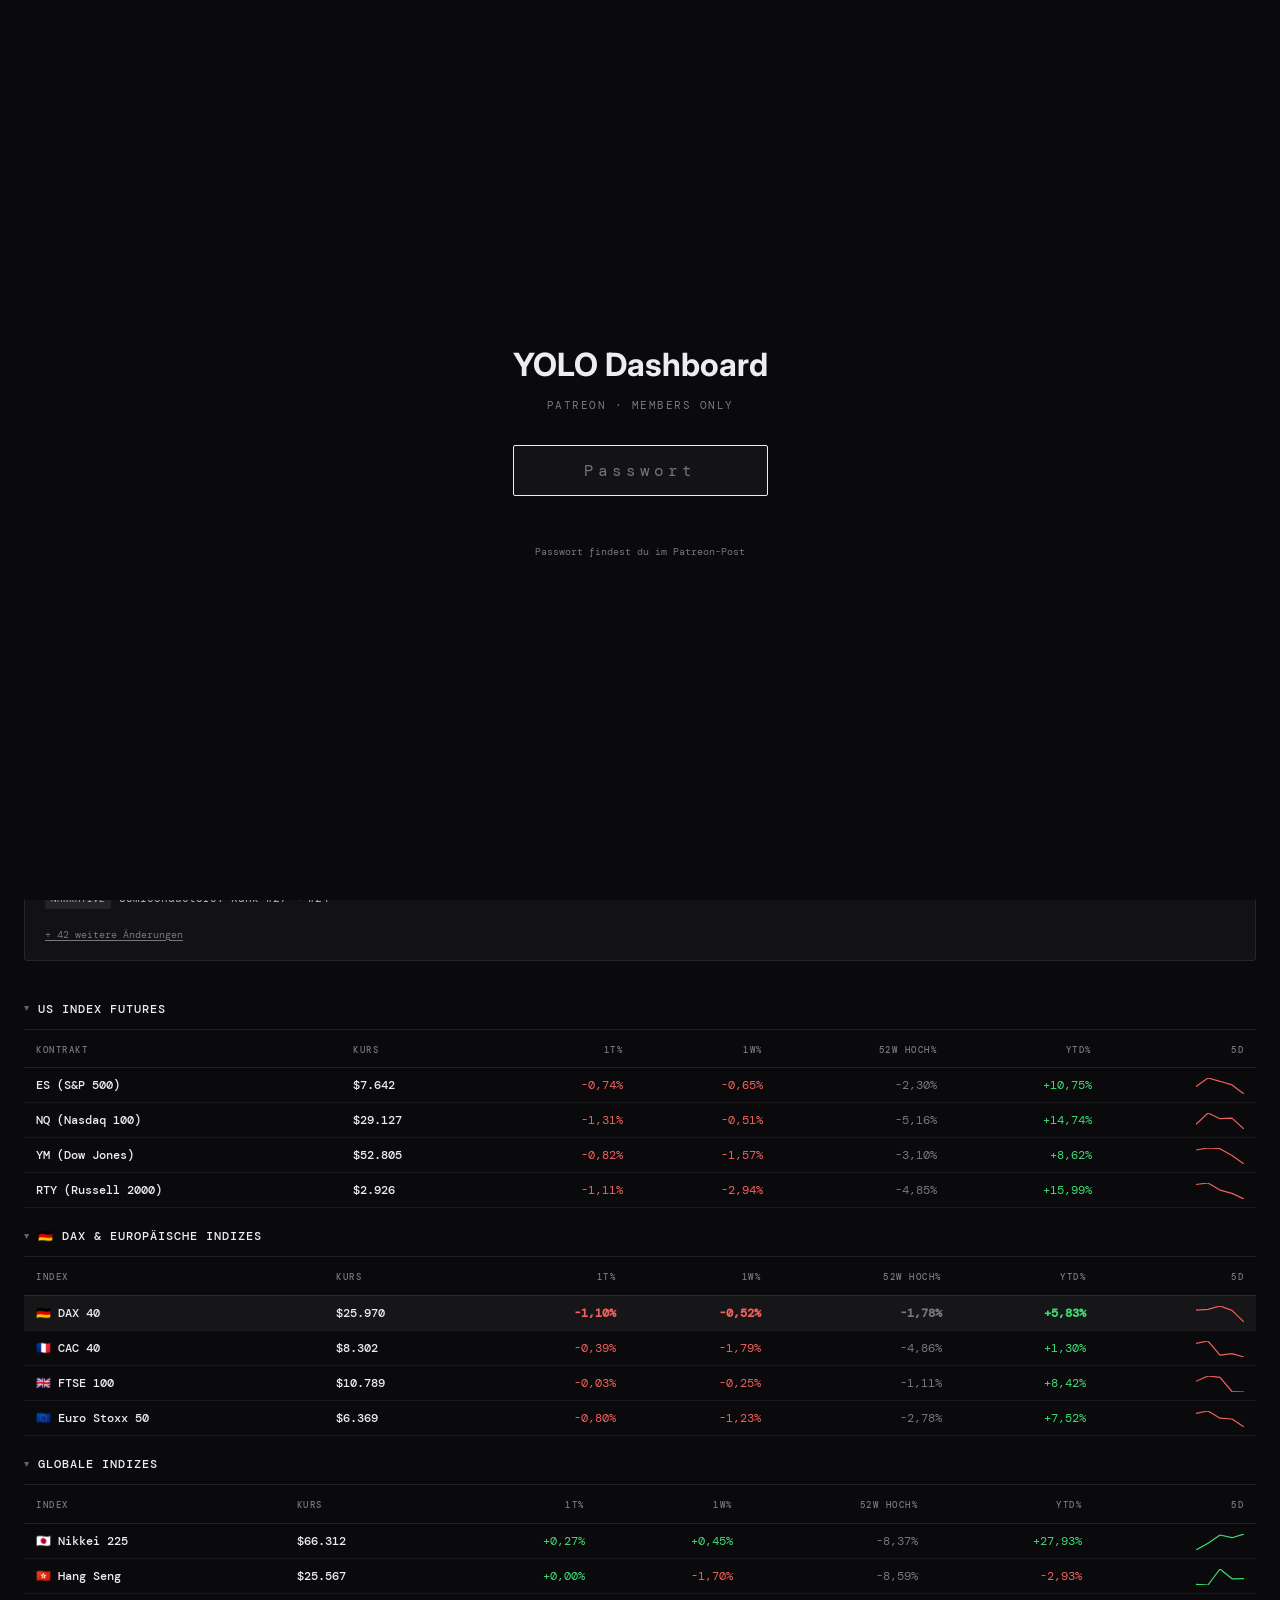
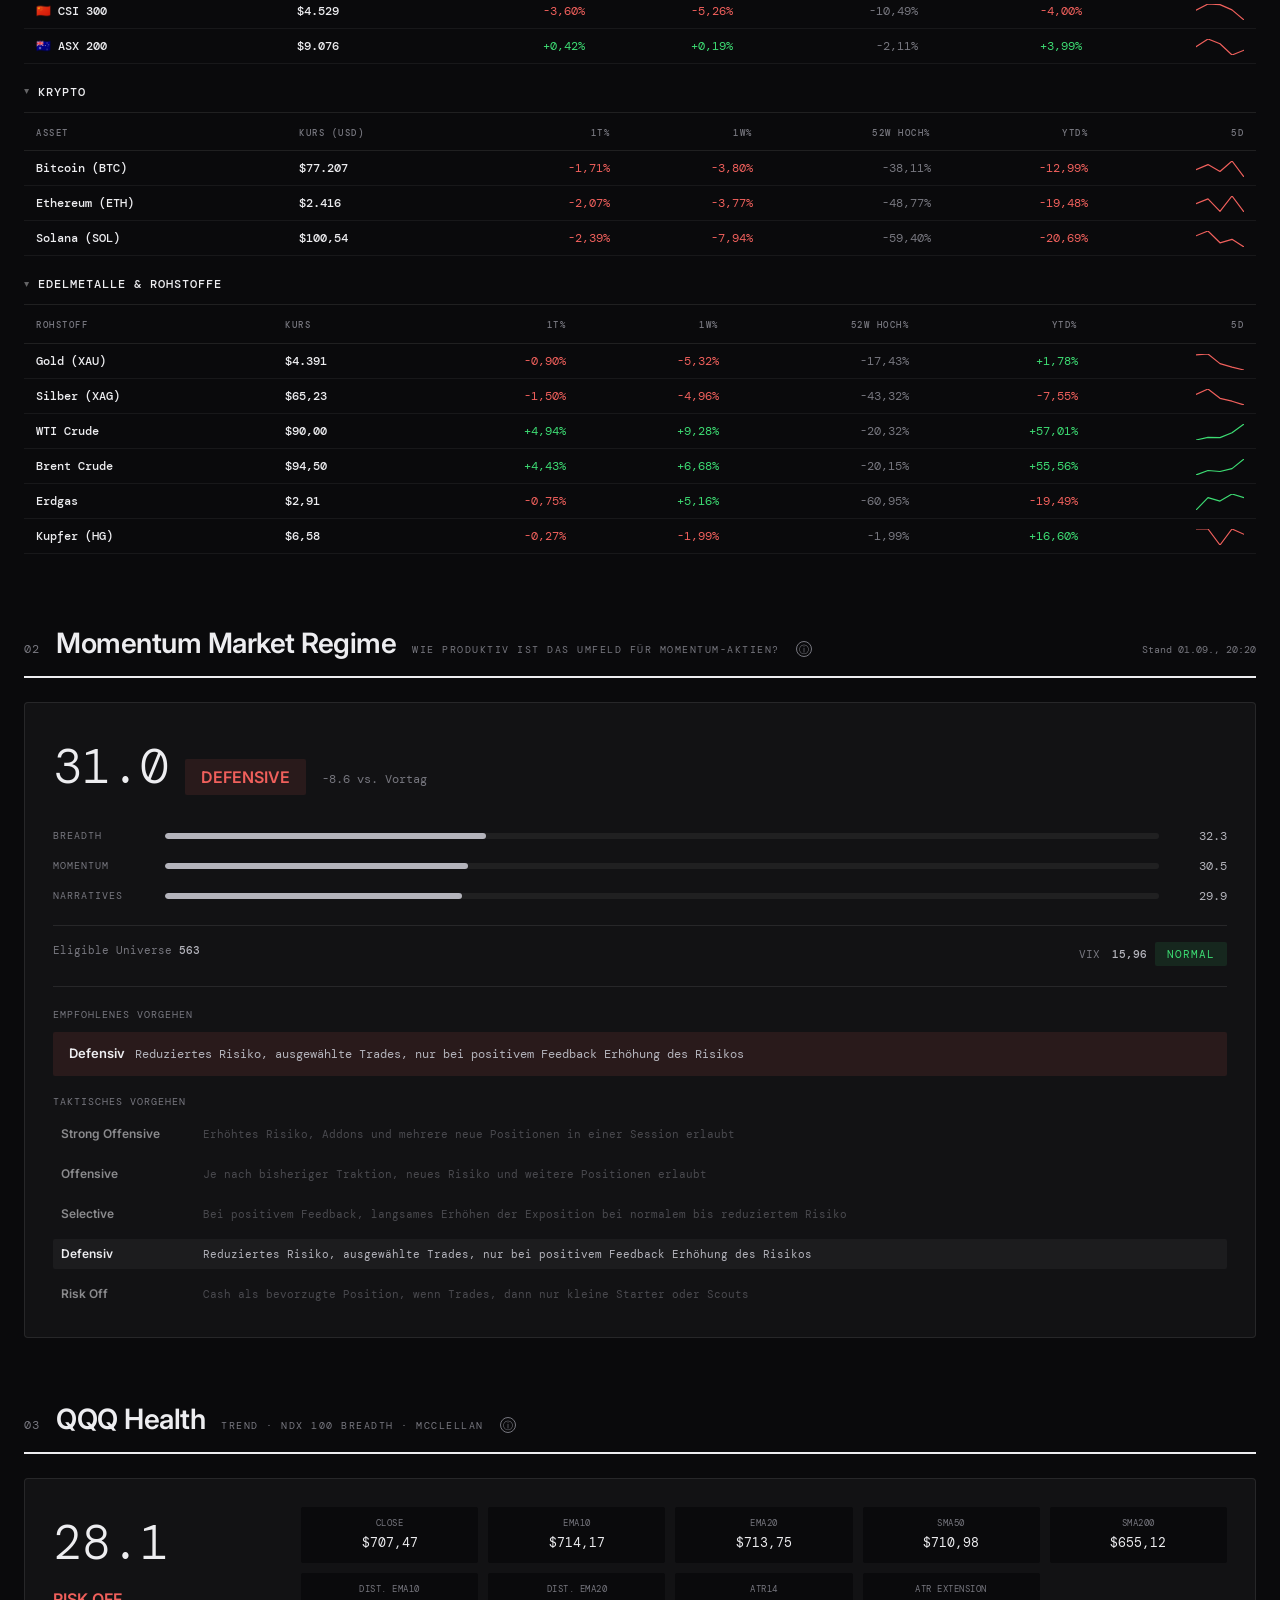
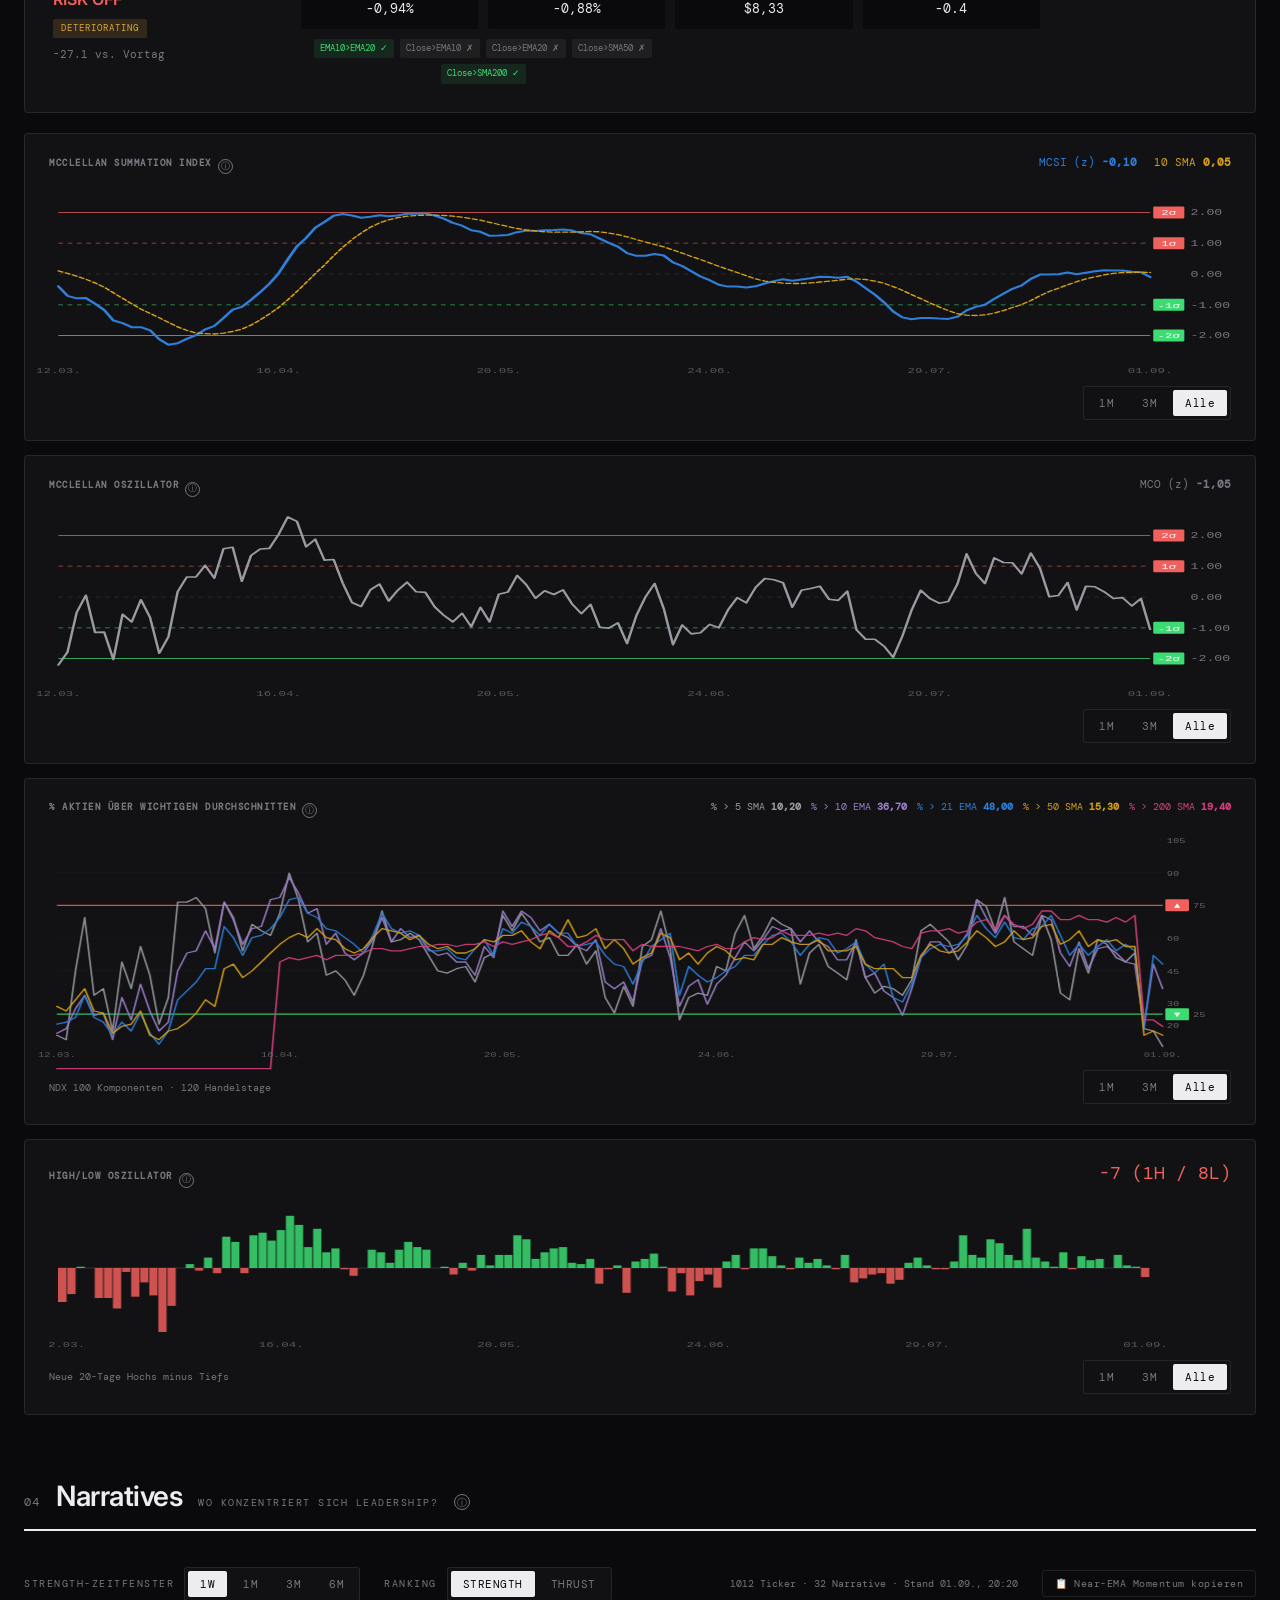
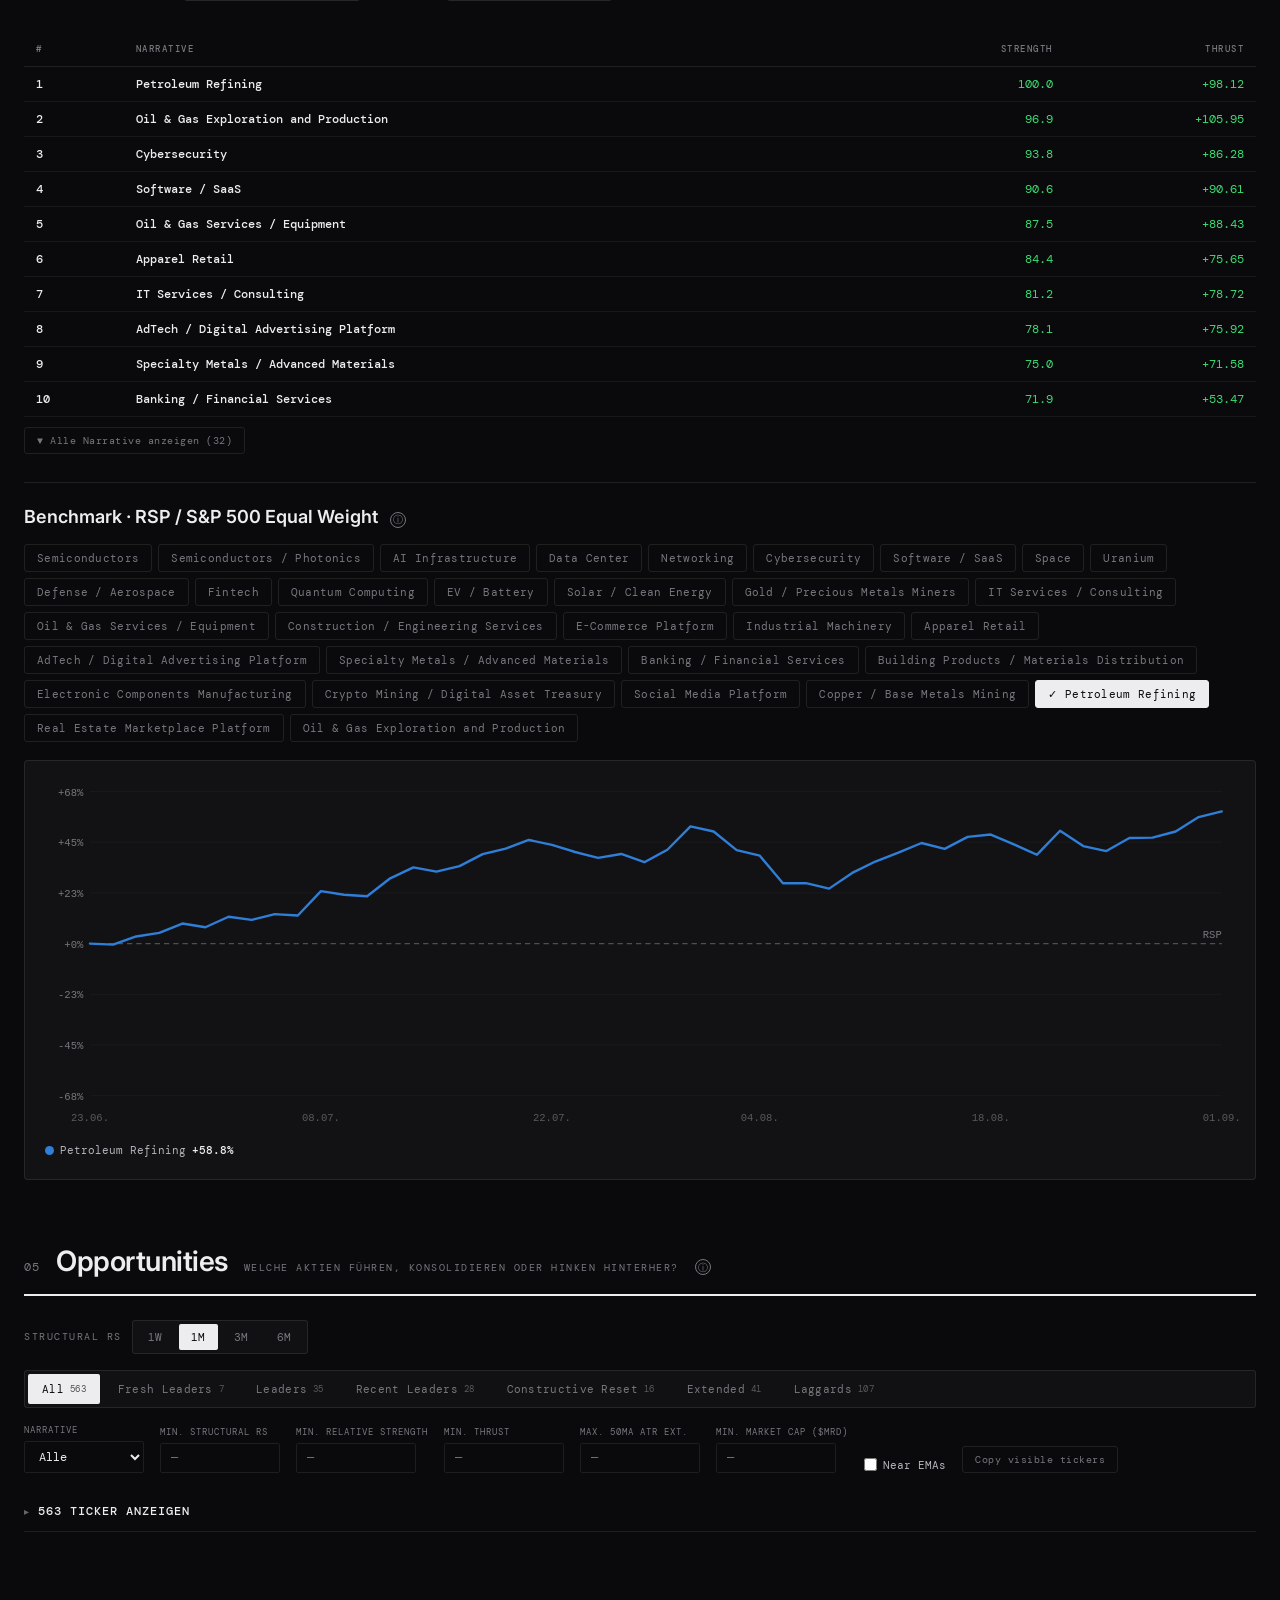
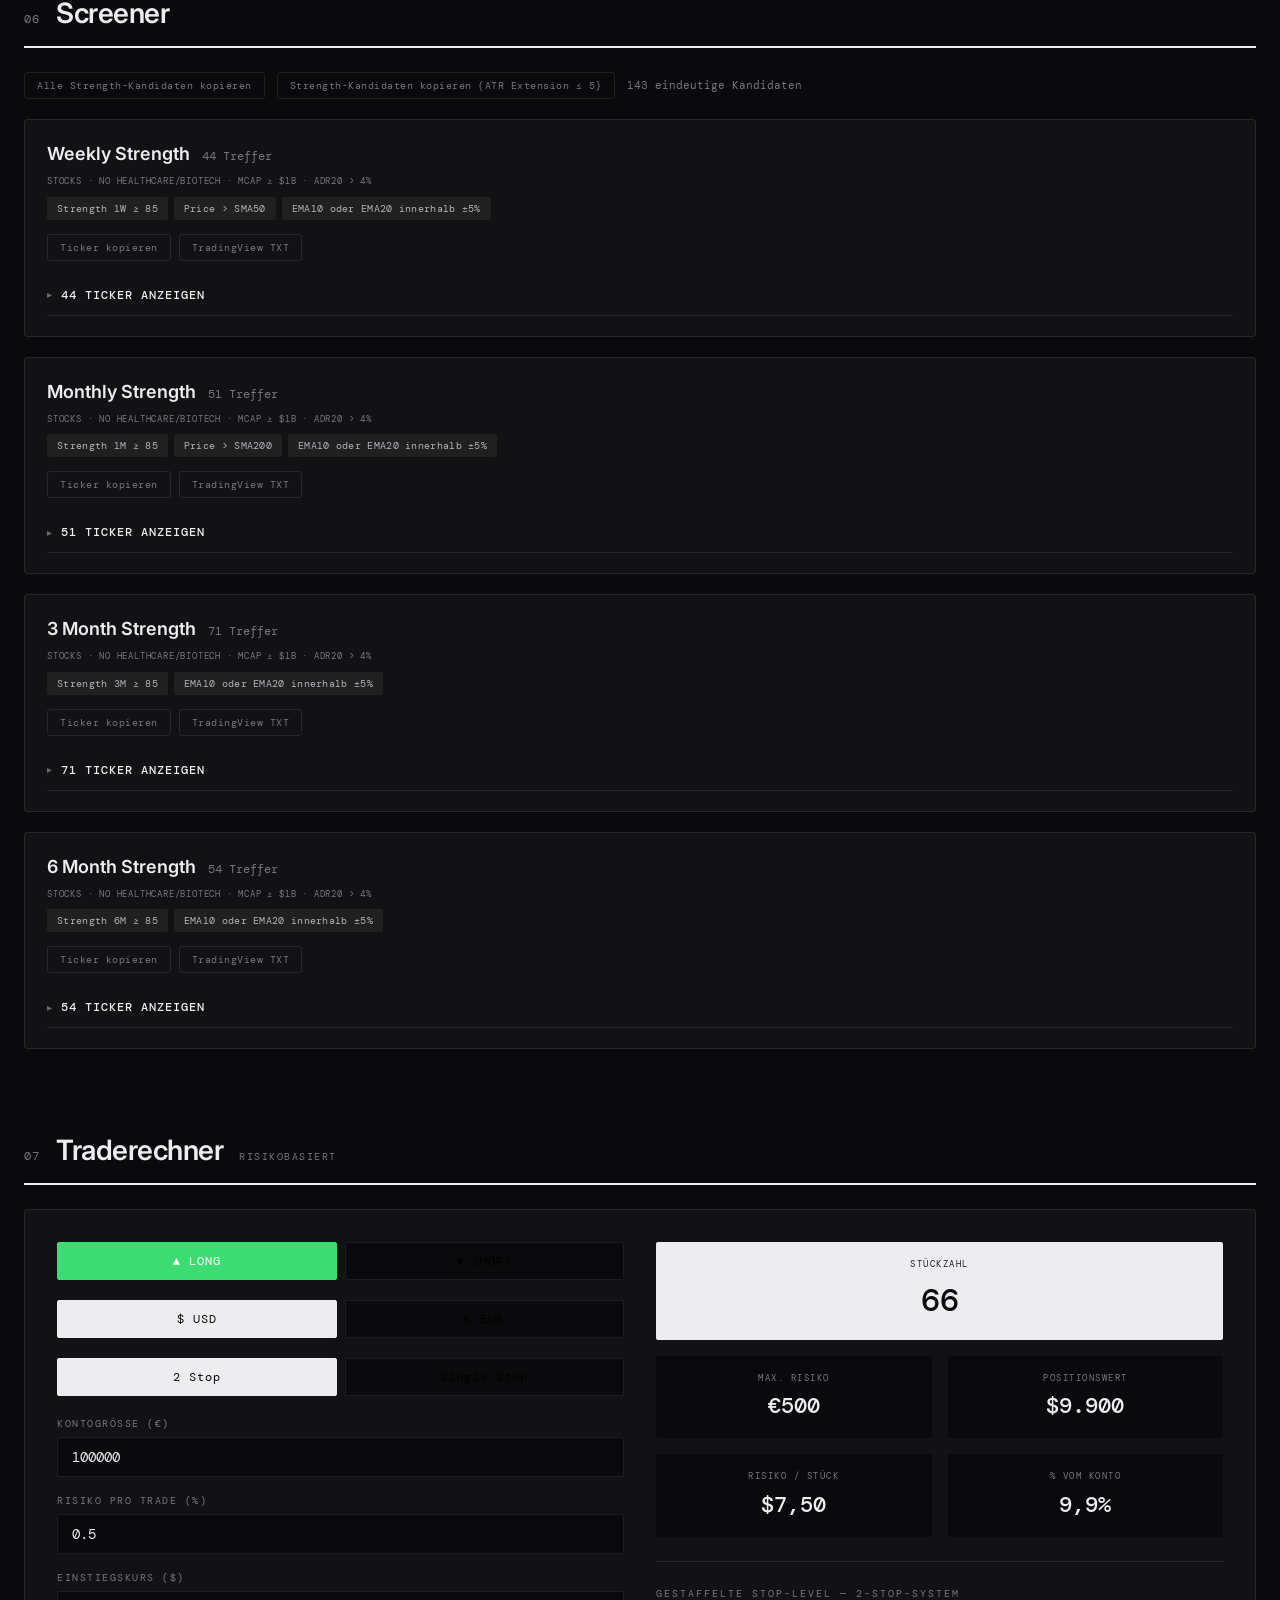
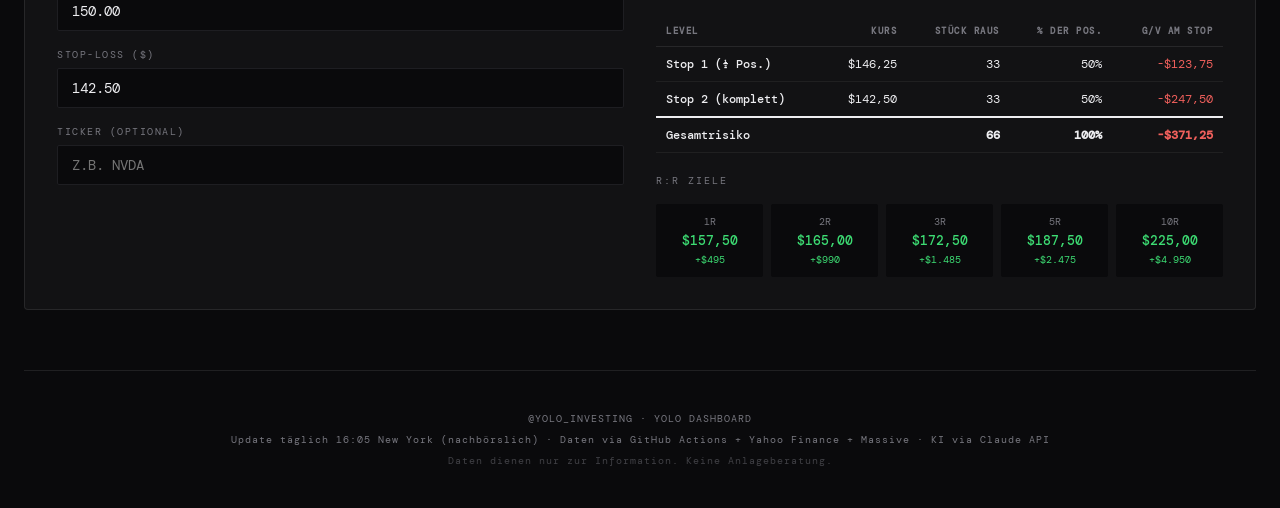
==== commit 01e46404: "Remove Krypto-Portfolio card Fully reverts the Krypto-Portfolio feature: the card and its section (i" ====
--- a/index.html
+++ b/index.html
@@ -152,54 +152,6 @@
 .ai-summary-text { font-family: var(--body-font); font-size: 14px; line-height: 1.8; color: var(--ink-light); }
 .ai-summary-text strong { color: var(--ink); font-weight: 600; }
 .ai-divider { height: 1px; background: var(--card-border); margin: 8px 0; }
-
-/* KRYPTO-PORTFOLIO (07) — manuell gepflegtes Positions-Tracking, siehe
-   scripts/build_crypto_portfolio.py. Eigenstaendig gestylte Karte (statt
-   der generischen .card-bg-Bausteine), damit sie als in sich geschlossene,
-   teilbare Zusammenfassung funktioniert. */
-.crypto-card { background: var(--card-bg); border: 1px solid var(--card-border); border-radius: 8px; padding: 28px 32px; }
-.crypto-card-header { display: flex; justify-content: space-between; align-items: flex-start; gap: 16px; flex-wrap: wrap; margin-bottom: 24px; }
-.crypto-eyebrow { font-family: var(--mono-font); font-size: 10px; letter-spacing: 2px; text-transform: uppercase; color: var(--ink-muted); }
-.crypto-title { font-family: var(--header-font); font-size: 26px; font-weight: 700; margin-top: 4px; }
-.crypto-asof { text-align: right; }
-.crypto-asof-label { font-family: var(--mono-font); font-size: 10px; letter-spacing: 1px; text-transform: uppercase; color: var(--ink-muted); }
-.crypto-asof-value { font-family: var(--mono-font); font-size: 13px; font-weight: 600; color: var(--ink-light); margin-top: 2px; }
-.crypto-hero { display: flex; align-items: center; gap: 28px; flex-wrap: wrap; margin-bottom: 28px; }
-.crypto-hero-value { font-family: var(--header-font); font-size: 52px; font-weight: 700; line-height: 1; }
-.crypto-hero-detail { font-family: var(--mono-font); font-size: 12px; line-height: 1.7; color: var(--ink-muted); }
-.crypto-hero-sub { margin-top: 2px; }
-.crypto-hero-sub span.pos, .crypto-hero-sub span.neg { font-weight: 600; }
-.crypto-table-wrap { overflow-x: auto; }
-.crypto-table { width: 100%; border-collapse: collapse; }
-.crypto-table th { font-family: var(--mono-font); font-size: 9px; letter-spacing: 1.5px; text-transform: uppercase; color: var(--ink-muted); padding: 8px 10px; text-align: right; border-bottom: 1px solid var(--card-border); }
-.crypto-table th:first-child { text-align: left; }
-.crypto-table td { padding: 16px 10px; border-bottom: 1px solid rgba(255,255,255,0.06); text-align: right; vertical-align: middle; }
-.crypto-table td:first-child { text-align: left; }
-.crypto-coin { font-family: var(--header-font); font-size: 16px; font-weight: 700; }
-.crypto-coin-alloc { font-family: var(--mono-font); font-size: 10px; color: #2f7ed8; margin-top: 2px; }
-.crypto-price { font-family: var(--mono-font); font-size: 13px; color: var(--ink-light); }
-.crypto-current { font-family: var(--mono-font); font-size: 14px; font-weight: 600; color: var(--ink); }
-.crypto-bar-track { height: 6px; min-width: 90px; background: rgba(255,255,255,0.06); border-radius: 3px; overflow: hidden; }
-.crypto-bar { height: 100%; border-radius: 3px; }
-.crypto-bar.pos { background: var(--positive); }
-.crypto-bar.neg { background: var(--negative); }
-.crypto-delta { font-family: var(--mono-font); font-size: 14px; font-weight: 600; }
-.crypto-ammo { margin-top: 20px; padding-top: 20px; border-top: 1px solid var(--card-border); }
-.crypto-ammo-header { display: flex; justify-content: space-between; align-items: baseline; margin-bottom: 12px; }
-.crypto-ammo-label { font-family: var(--mono-font); font-size: 10px; letter-spacing: 2px; text-transform: uppercase; color: var(--ink-muted); }
-.crypto-ammo-value { font-family: var(--mono-font); font-size: 13px; font-weight: 700; color: var(--neutral); }
-.crypto-ammo-grid { display: grid; grid-template-columns: repeat(10, 1fr); gap: 6px; margin-bottom: 14px; }
-.crypto-ammo-cell { aspect-ratio: 1; border-radius: 2px; background: rgba(255,255,255,0.08); }
-.crypto-ammo-cell.filled { background: var(--neutral); }
-.crypto-ammo-legend { display: flex; gap: 20px; flex-wrap: wrap; font-family: var(--mono-font); font-size: 11px; color: var(--ink-muted); }
-.crypto-ammo-legend span:first-child { display: inline-flex; align-items: center; }
-.crypto-ammo-dot { display: inline-block; width: 10px; height: 10px; border-radius: 2px; margin-right: 6px; }
-.crypto-ammo-dot.invested { background: rgba(255,255,255,0.08); }
-.crypto-ammo-dot.cash { background: var(--neutral); }
-@media (max-width: 640px) {
-  .crypto-hero { flex-direction: column; align-items: flex-start; gap: 8px; }
-  .crypto-ammo-grid { grid-template-columns: repeat(10, 1fr); }
-}
 
 /* POSITION SIZER */
 .pos-sizer { background: var(--card-bg); border: 1px solid var(--card-border); border-radius: 4px; padding: 32px; }
@@ -519,8 +471,7 @@
     <a href="#narratives">04 Narratives</a>
     <a href="#opportunities">05 Opportunities</a>
     <a href="#screener">06 Screener</a>
-    <a href="#crypto-portfolio">07 Krypto-Portfolio</a>
-    <a href="#trade-calculator">08 Traderechner</a>
+    <a href="#trade-calculator">07 Traderechner</a>
   </div>
 </nav>
 
@@ -1095,70 +1046,10 @@
     </div>
   </div>
 
-  <!-- ═══ 07 · KRYPTO-PORTFOLIO ═══ -->
-  <div class="section fade-in" id="crypto-portfolio">
+  <!-- ═══ 07 · TRADERECHNER ═══ -->
+  <div class="section fade-in" id="trade-calculator">
     <div class="section-header">
       <span class="section-num">07</span>
-      <span class="section-title">Krypto-Portfolio</span>
-      <span class="section-sub">Gewichtete Performance der Positionen seit Einstieg</span>
-      <span class="nc-info" id="cryptoPortfolioInfo" tabindex="0">ⓘ
-        <dl class="nc-info-popup">
-          <dt>Gewichtete Performance</dt>
-          <dd>Summe aus Allokation × Δ Einstieg je Position — die Allokationen beziehen sich auf den investierten Anteil (summieren zu 100%), nicht auf das Gesamtdepot.</dd>
-          <dt>Auf das Gesamtdepot</dt>
-          <dd>Gewichtete Performance × investierter Anteil am Gesamtdepot (Cash-Quote).</dd>
-          <dt>Munition</dt>
-          <dd>Manuell hinterlegte Cash-Quote — eine eigene Zahl, nicht aus den Positionsgrößen berechnet.</dd>
-        </dl>
-      </span>
-    </div>
-
-    <div class="crypto-card">
-      <div class="crypto-card-header">
-        <div>
-          <div class="crypto-eyebrow">Yolo Investing</div>
-          <div class="crypto-title">Krypto-Portfolio</div>
-        </div>
-        <div class="crypto-asof">
-          <div class="crypto-asof-label">Stand</div>
-          <div class="crypto-asof-value" id="cryptoAsOf">—</div>
-        </div>
-      </div>
-
-      <div class="crypto-hero">
-        <div class="crypto-hero-value muted" id="cryptoWeightedPct">—</div>
-        <div class="crypto-hero-detail">
-          <div>gewichtete Performance der Positionen<br>seit Einstieg</div>
-          <div class="crypto-hero-sub">≙ <span id="cryptoPortfolioPct">—</span> auf das Gesamtdepot</div>
-          <div class="crypto-hero-sub" id="cryptoEntryInfo">—</div>
-        </div>
-      </div>
-
-      <div class="crypto-table-wrap">
-        <table class="crypto-table">
-          <thead><tr><th>Coin</th><th>Ø Einstieg</th><th>Aktuell</th><th></th><th>Δ Einstieg</th></tr></thead>
-          <tbody id="cryptoPortfolioBody"><tr><td colspan="5" class="narrative-empty">Lade Krypto-Portfolio…</td></tr></tbody>
-        </table>
-      </div>
-
-      <div class="crypto-ammo">
-        <div class="crypto-ammo-header">
-          <span class="crypto-ammo-label">Munition</span>
-          <span class="crypto-ammo-value" id="cryptoAmmoValue">—</span>
-        </div>
-        <div class="crypto-ammo-grid" id="cryptoAmmoGrid"></div>
-        <div class="crypto-ammo-legend">
-          <span><span class="crypto-ammo-dot invested"></span><span id="cryptoInvestedLegend">—</span> im Markt</span>
-          <span><span class="crypto-ammo-dot cash"></span><span id="cryptoCashLegend">—</span> Cash</span>
-        </div>
-      </div>
-    </div>
-  </div>
-
-  <!-- ═══ 08 · TRADERECHNER ═══ -->
-  <div class="section fade-in" id="trade-calculator">
-    <div class="section-header">
-      <span class="section-num">08</span>
       <span class="section-title">Traderechner</span>
       <span class="section-sub">Risikobasiert</span>
     </div>
@@ -3397,105 +3288,6 @@
 })();
 
 // ══════════════════════════════════════════════
-// KRYPTO-PORTFOLIO (07) — reines Rendering. Alle Werte (Preise/Δ/gewichtete
-// Performance/Cash-Quote) kommen fertig berechnet aus data/crypto_portfolio.json
-// (scripts/build_crypto_portfolio.py); dieses Skript rechnet nichts nach.
-// ══════════════════════════════════════════════
-let cryptoPortfolioRaw = null;
-
-// >= 1000: ganzzahlig mit Tausenderpunkt (BTC/ETH-Groessenordnung); sonst
-// 2 Nachkommastellen (SOL/HYPE-Groessenordnung) -- gleiche Konvention wie
-// im Referenz-Screenshot des Users.
-function cryptoFmtPrice(v) {
-  if (v == null) return '—';
-  return v >= 1000 ? fmtInt(Math.round(v)) : fmt(v);
-}
-
-function cryptoAmmoGridHtml(cashPct) {
-  const TOTAL_CELLS = 20;
-  const filled = Math.round((cashPct / 100) * TOTAL_CELLS);
-  let html = '';
-  for (let i = 0; i < TOTAL_CELLS; i++) {
-    html += `<div class="crypto-ammo-cell${i < filled ? ' filled' : ''}"></div>`;
-  }
-  return html;
-}
-
-function cryptoPortfolioRowHtml(pos, maxAbsDelta) {
-  const sign = pos.delta_pct == null ? '' : (pos.delta_pct >= 0 ? 'pos' : 'neg');
-  const barPct = (pos.delta_pct == null || !maxAbsDelta) ? 0 : Math.abs(pos.delta_pct) / maxAbsDelta * 100;
-  return `
-    <tr>
-      <td>
-        <div class="crypto-coin">${pos.label}</div>
-        <div class="crypto-coin-alloc">${fmtInt(pos.allocation_pct)} % Allokation</div>
-      </td>
-      <td class="crypto-price">${cryptoFmtPrice(pos.avg_entry)}</td>
-      <td class="crypto-current">${cryptoFmtPrice(pos.current_price)}</td>
-      <td><div class="crypto-bar-track"><div class="crypto-bar ${sign}" style="width:${barPct}%;"></div></div></td>
-      <td class="crypto-delta ${sign || 'muted'}">${pos.delta_pct == null ? '—' : fmtPct(pos.delta_pct)}</td>
-    </tr>`;
-}
-
-function renderCryptoPortfolio() {
-  if (!cryptoPortfolioRaw) return;
-  const meta = cryptoPortfolioRaw.meta || {};
-  const positions = cryptoPortfolioRaw.positions || [];
-
-  const asOfEl = document.getElementById('cryptoAsOf');
-  if (asOfEl && meta.updated_at) {
-    const dt = new Date(meta.updated_at);
-    asOfEl.textContent = dt.toLocaleString('de-DE', { timeZone: 'Europe/Berlin', day: '2-digit', month: '2-digit', year: 'numeric', hour: '2-digit', minute: '2-digit' }) + ' Uhr';
-  }
-
-  const heroEl = document.getElementById('cryptoWeightedPct');
-  if (heroEl) {
-    heroEl.textContent = meta.weighted_position_pct == null ? '—' : fmtPct(meta.weighted_position_pct);
-    heroEl.className = 'crypto-hero-value ' + (meta.weighted_position_pct == null ? 'muted' : pctClass(meta.weighted_position_pct));
-  }
-  const portfolioPctEl = document.getElementById('cryptoPortfolioPct');
-  if (portfolioPctEl) {
-    portfolioPctEl.textContent = meta.portfolio_impact_pct == null ? '—' : fmtPct(meta.portfolio_impact_pct);
-    portfolioPctEl.className = meta.portfolio_impact_pct == null ? 'muted' : pctClass(meta.portfolio_impact_pct);
-  }
-  const entryInfoEl = document.getElementById('cryptoEntryInfo');
-  if (entryInfoEl && meta.entry_date) {
-    const entryDt = new Date(meta.entry_date + 'T00:00:00Z');
-    const entryStr = entryDt.toLocaleDateString('de-DE', { timeZone: 'UTC', day: '2-digit', month: '2-digit', year: 'numeric' });
-    entryInfoEl.textContent = `Einstieg ${entryStr} · ${fmtInt(meta.days_since_entry)} Tage`;
-  }
-
-  const maxAbsDelta = Math.max(0, ...positions.map(p => p.delta_pct == null ? 0 : Math.abs(p.delta_pct)));
-  const bodyEl = document.getElementById('cryptoPortfolioBody');
-  if (bodyEl) {
-    bodyEl.innerHTML = positions.length
-      ? positions.map(p => cryptoPortfolioRowHtml(p, maxAbsDelta)).join('')
-      : '<tr><td colspan="5" class="narrative-empty">Keine Positionen hinterlegt.</td></tr>';
-  }
-
-  const ammoValueEl = document.getElementById('cryptoAmmoValue');
-  if (ammoValueEl && meta.cash_pct != null) ammoValueEl.textContent = `${fmtInt(meta.cash_pct)} % Schießpulver übrig`;
-  const ammoGridEl = document.getElementById('cryptoAmmoGrid');
-  if (ammoGridEl && meta.cash_pct != null) ammoGridEl.innerHTML = cryptoAmmoGridHtml(meta.cash_pct);
-  const investedLegendEl = document.getElementById('cryptoInvestedLegend');
-  if (investedLegendEl && meta.invested_pct != null) investedLegendEl.textContent = fmtInt(meta.invested_pct) + ' %';
-  const cashLegendEl = document.getElementById('cryptoCashLegend');
-  if (cashLegendEl && meta.cash_pct != null) cashLegendEl.textContent = fmtInt(meta.cash_pct) + ' %';
-}
-
-async function loadCryptoPortfolio() {
-  try {
-    const r = await fetch('data/crypto_portfolio.json');
-    if (!r.ok) { console.log('crypto_portfolio.json nicht gefunden.'); return; }
-    cryptoPortfolioRaw = await r.json();
-    renderCryptoPortfolio();
-  } catch (e) {
-    console.log('crypto_portfolio.json konnte nicht geladen werden:', e);
-  }
-}
-loadCryptoPortfolio();
-
-// ══════════════════════════════════════════════
 // TRADERECHNER
 // ══════════════════════════════════════════════
 let direction = 'long';
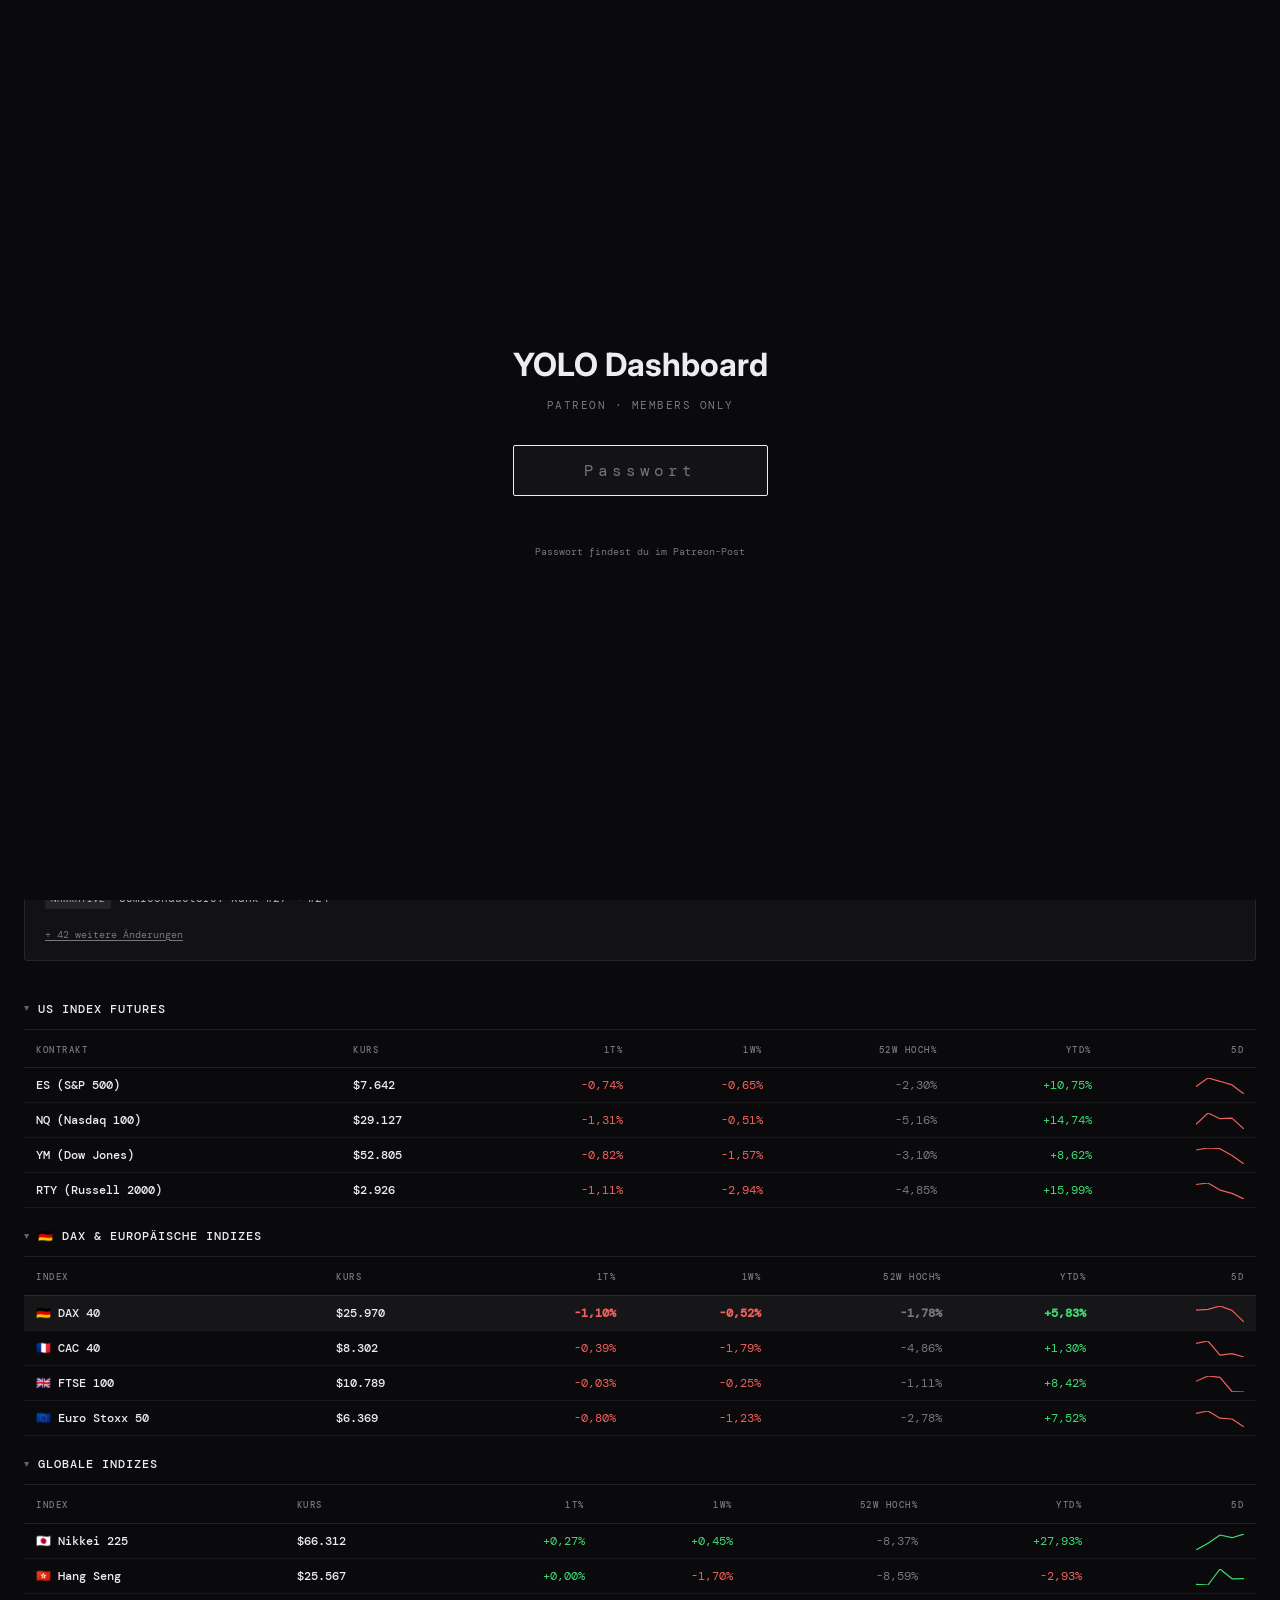
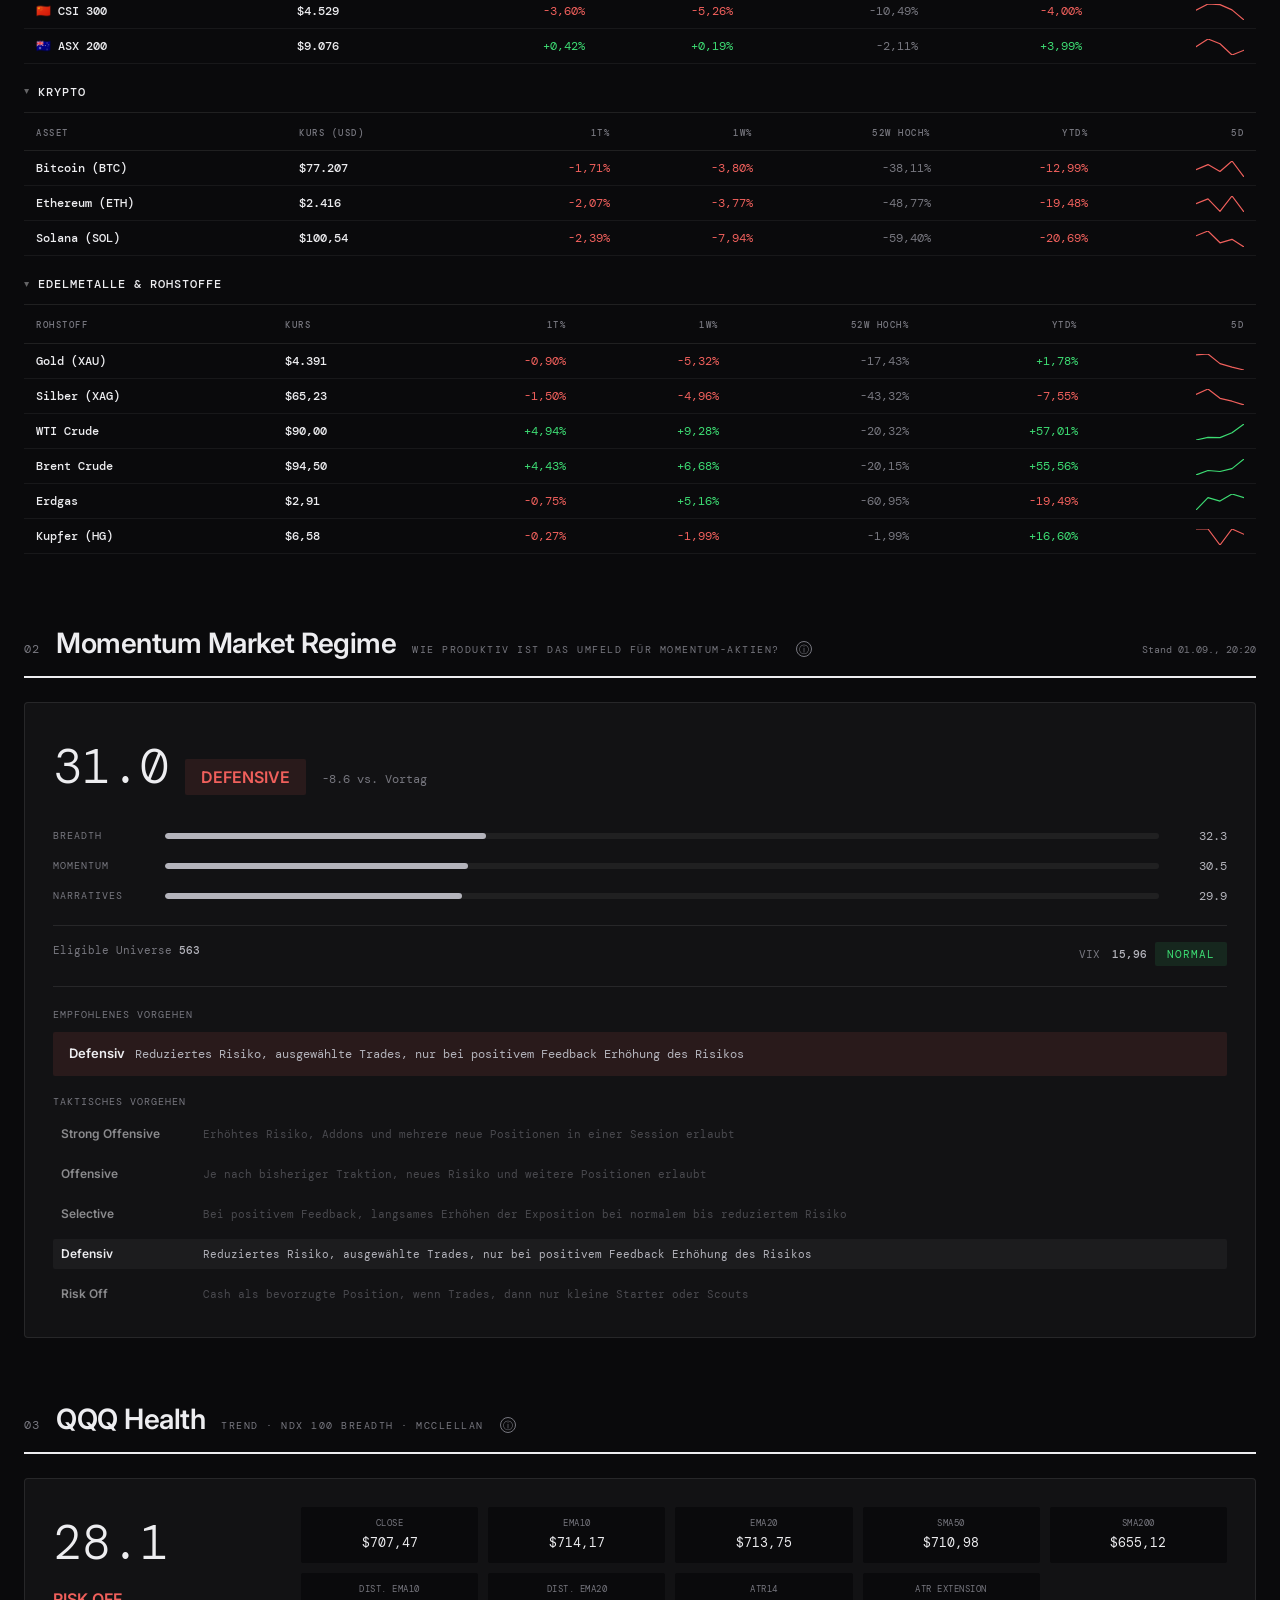
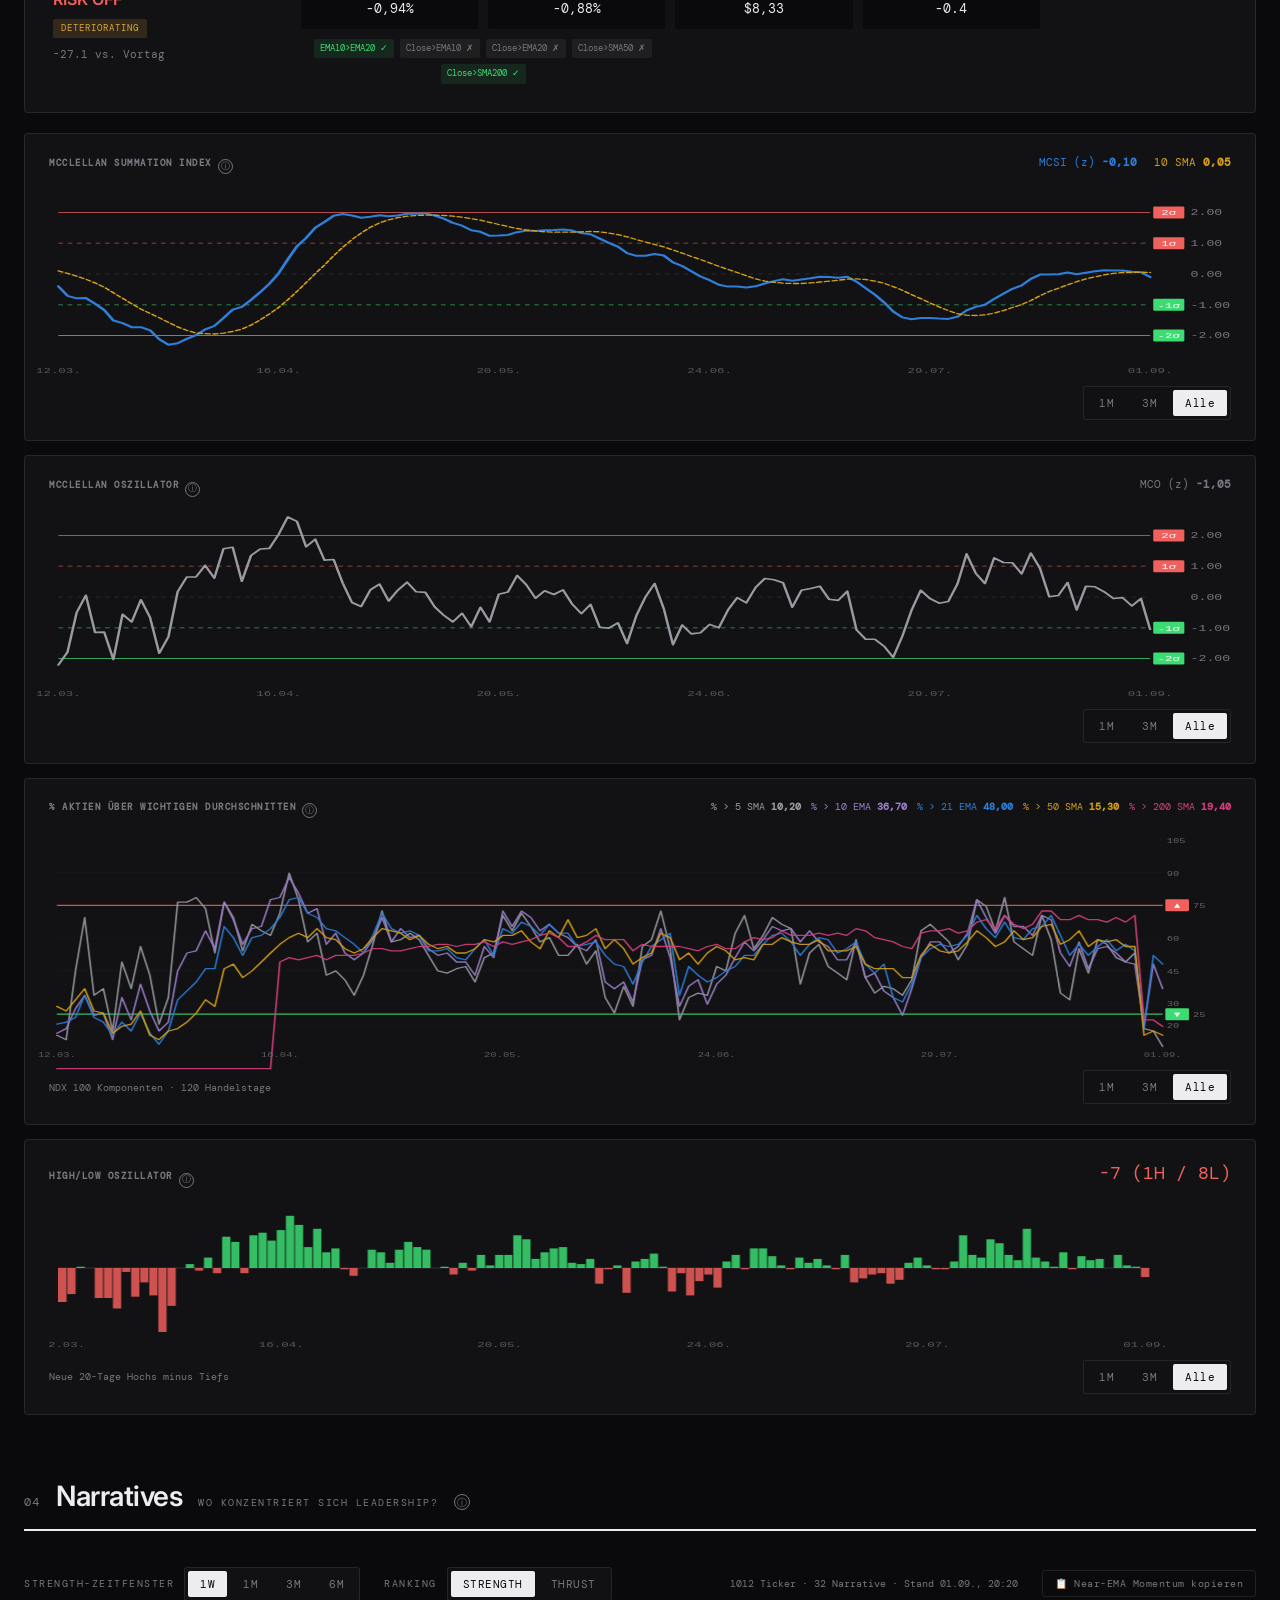
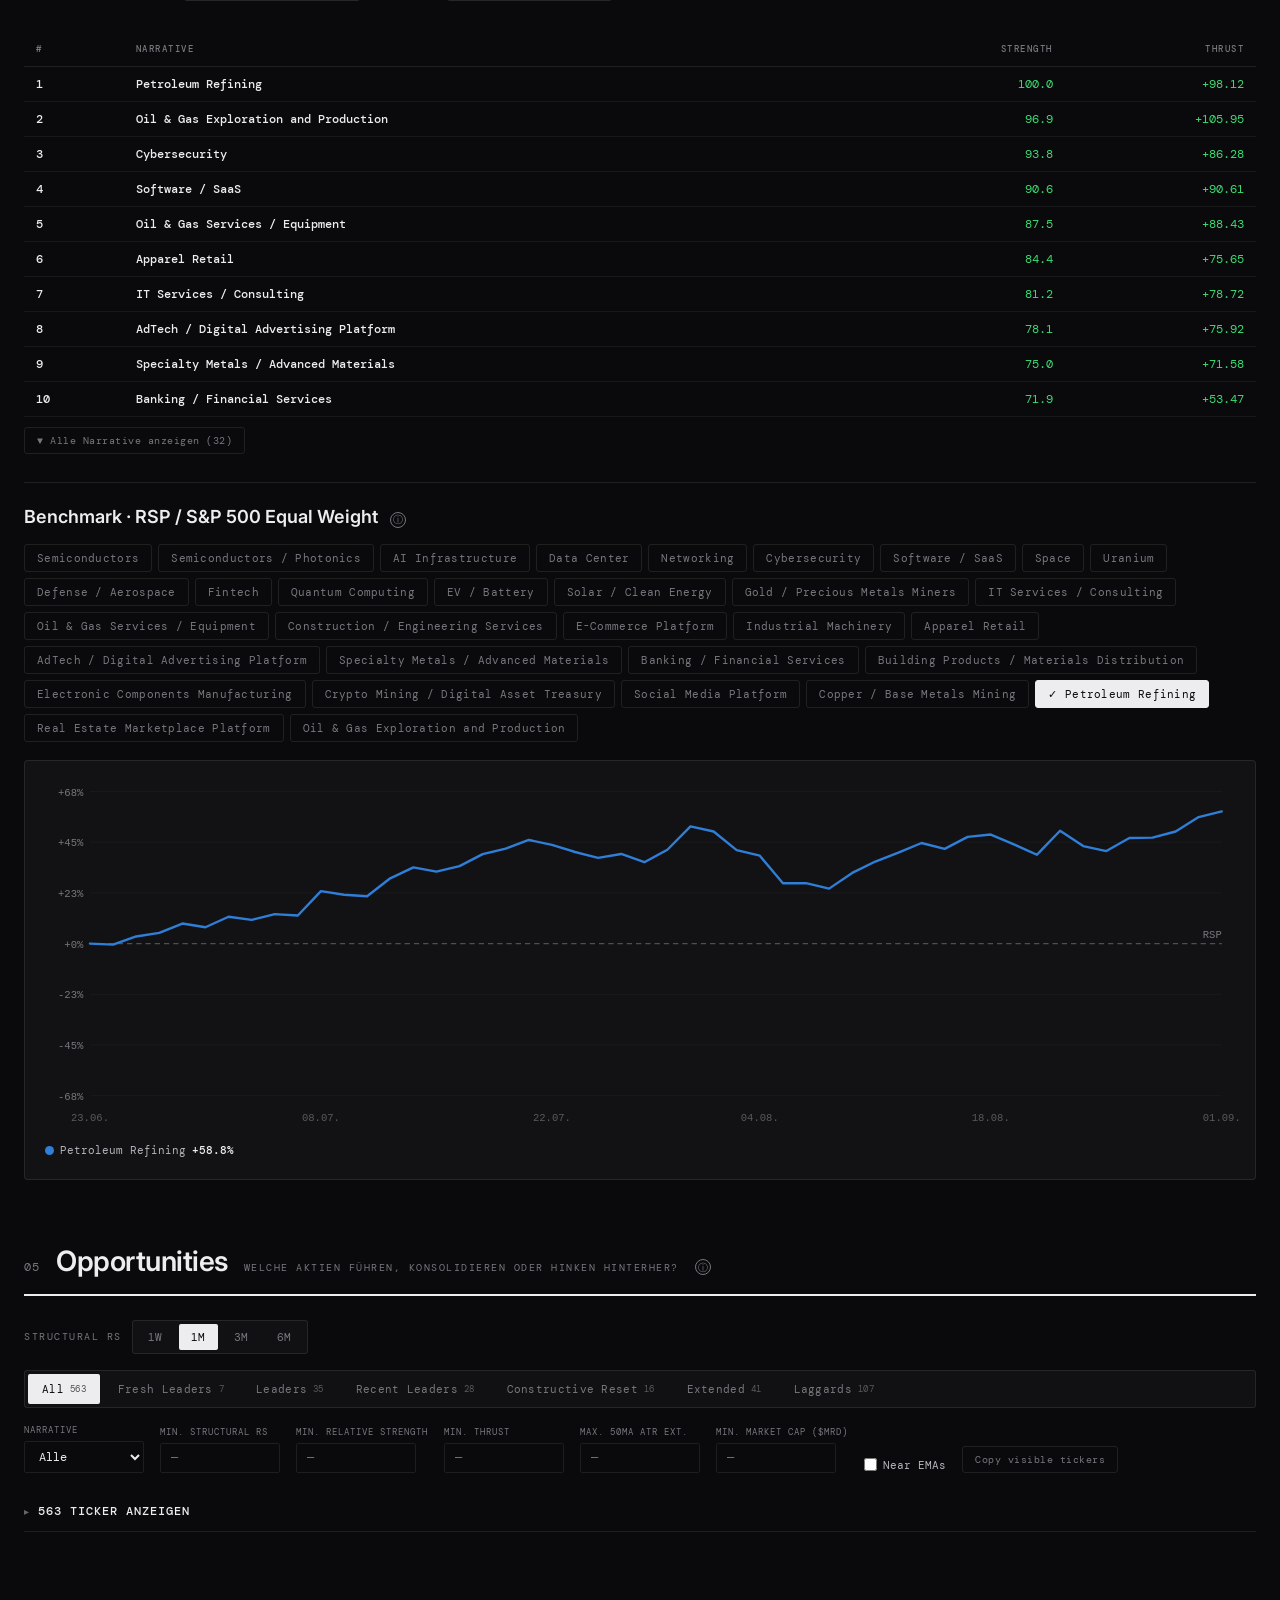
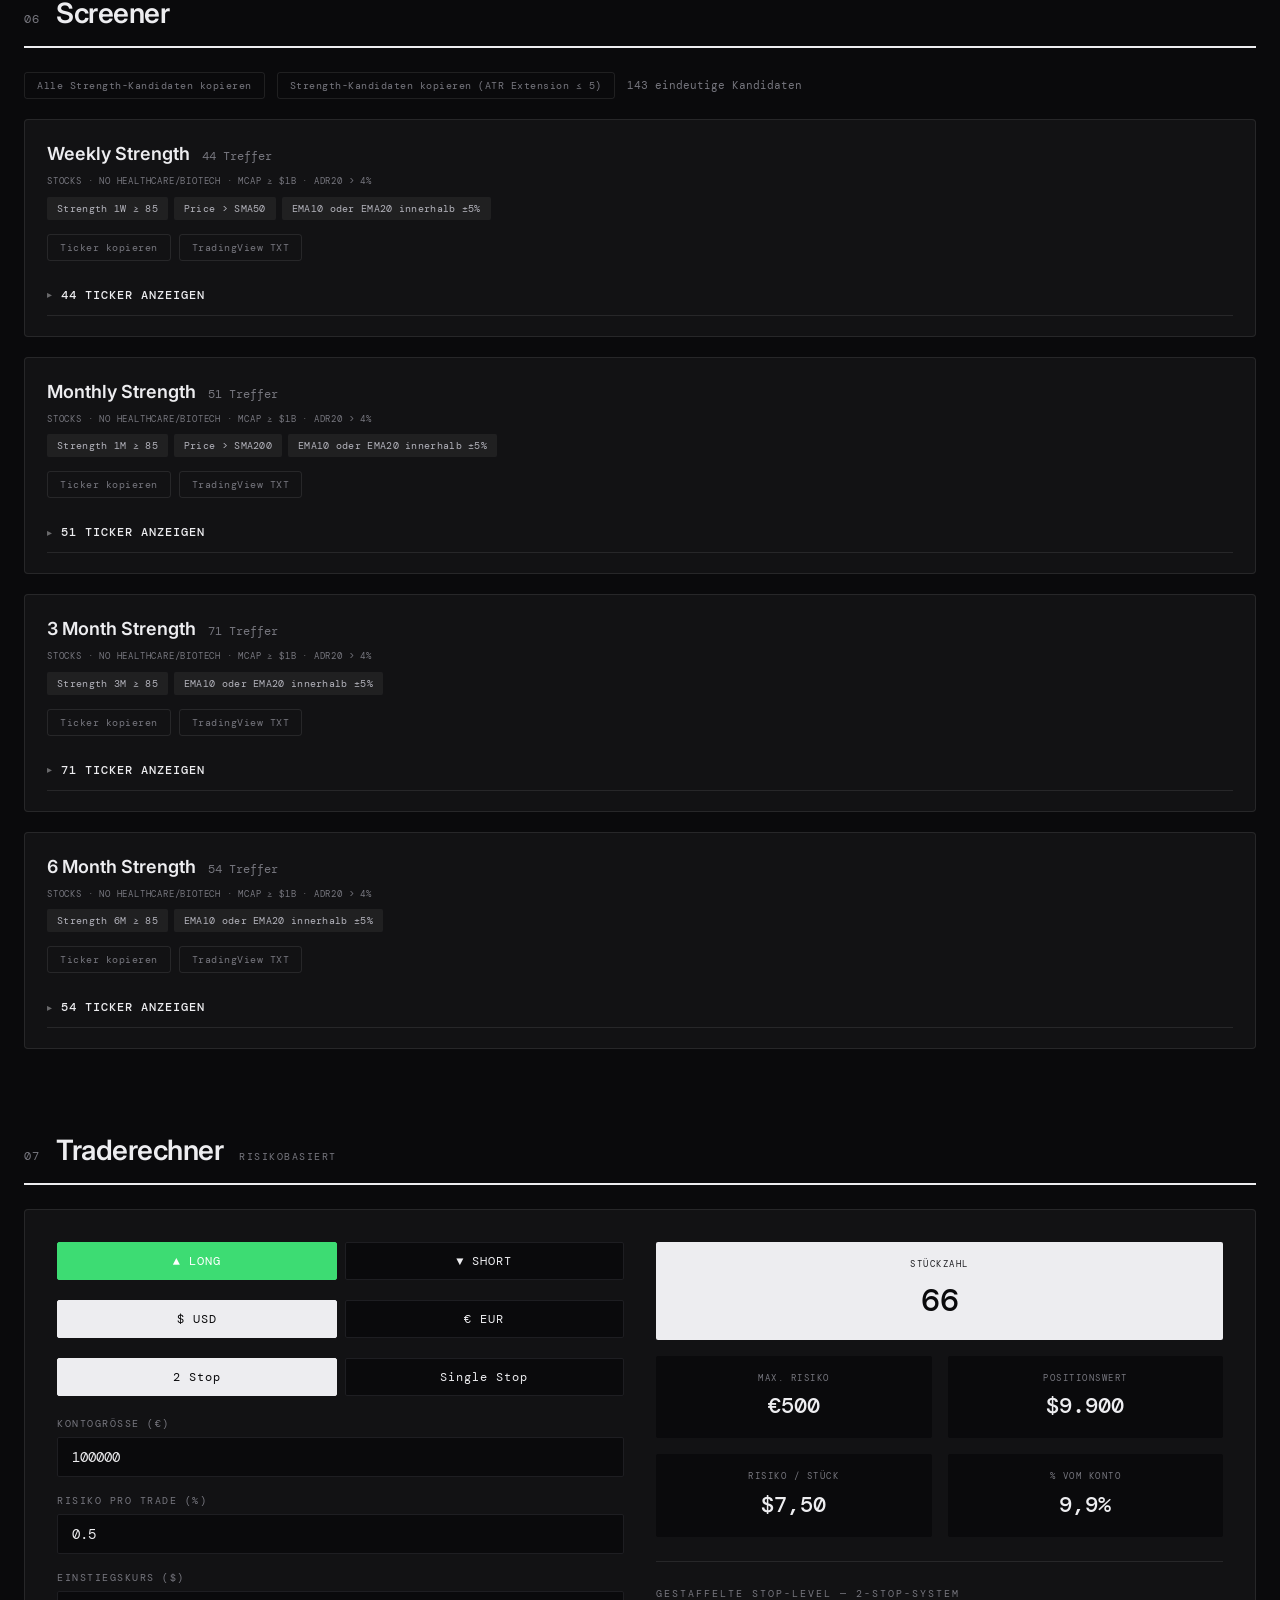
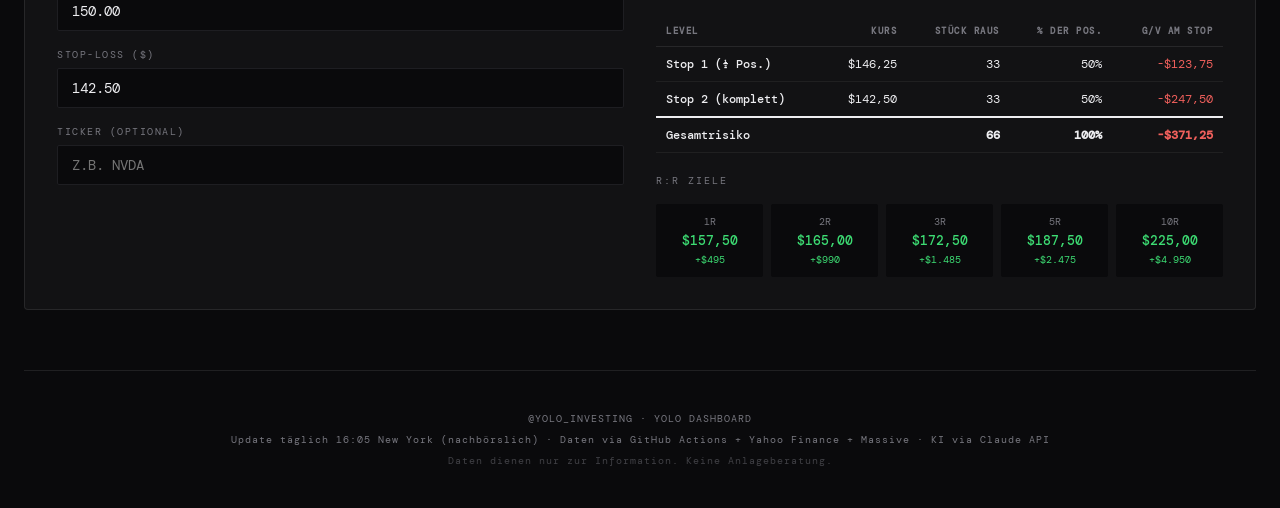
==== commit e3a9431c: "Fix Traderechner: unselected direction buttons had black text .dir-btn had no explicit color, so uns" ====
--- a/index.html
+++ b/index.html
@@ -161,7 +161,7 @@
 .input-group input { width: 100%; padding: 10px 14px; font-family: var(--mono-font); font-size: 14px; background: var(--sand); border: 1px solid var(--sand-darker); border-radius: 2px; color: var(--ink); outline: none; transition: border-color 0.2s; }
 .input-group input:focus { border-color: var(--ink); }
 .direction-toggle { display: flex; gap: 8px; margin-bottom: 20px; }
-.dir-btn { flex: 1; padding: 10px; font-family: var(--mono-font); font-size: 12px; letter-spacing: 1px; border: 1px solid var(--sand-darker); background: var(--sand); cursor: pointer; text-align: center; border-radius: 2px; transition: all 0.2s; }
+.dir-btn { flex: 1; padding: 10px; font-family: var(--mono-font); font-size: 12px; letter-spacing: 1px; border: 1px solid var(--sand-darker); background: var(--sand); color: var(--ink); cursor: pointer; text-align: center; border-radius: 2px; transition: all 0.2s; }
 .dir-btn.active-long { background: var(--positive); color: #fff; border-color: var(--positive); }
 .dir-btn.active-short { background: var(--negative); color: #fff; border-color: var(--negative); }
 .dir-btn.active-neutral { background: var(--ink); color: var(--sand); border-color: var(--ink); }
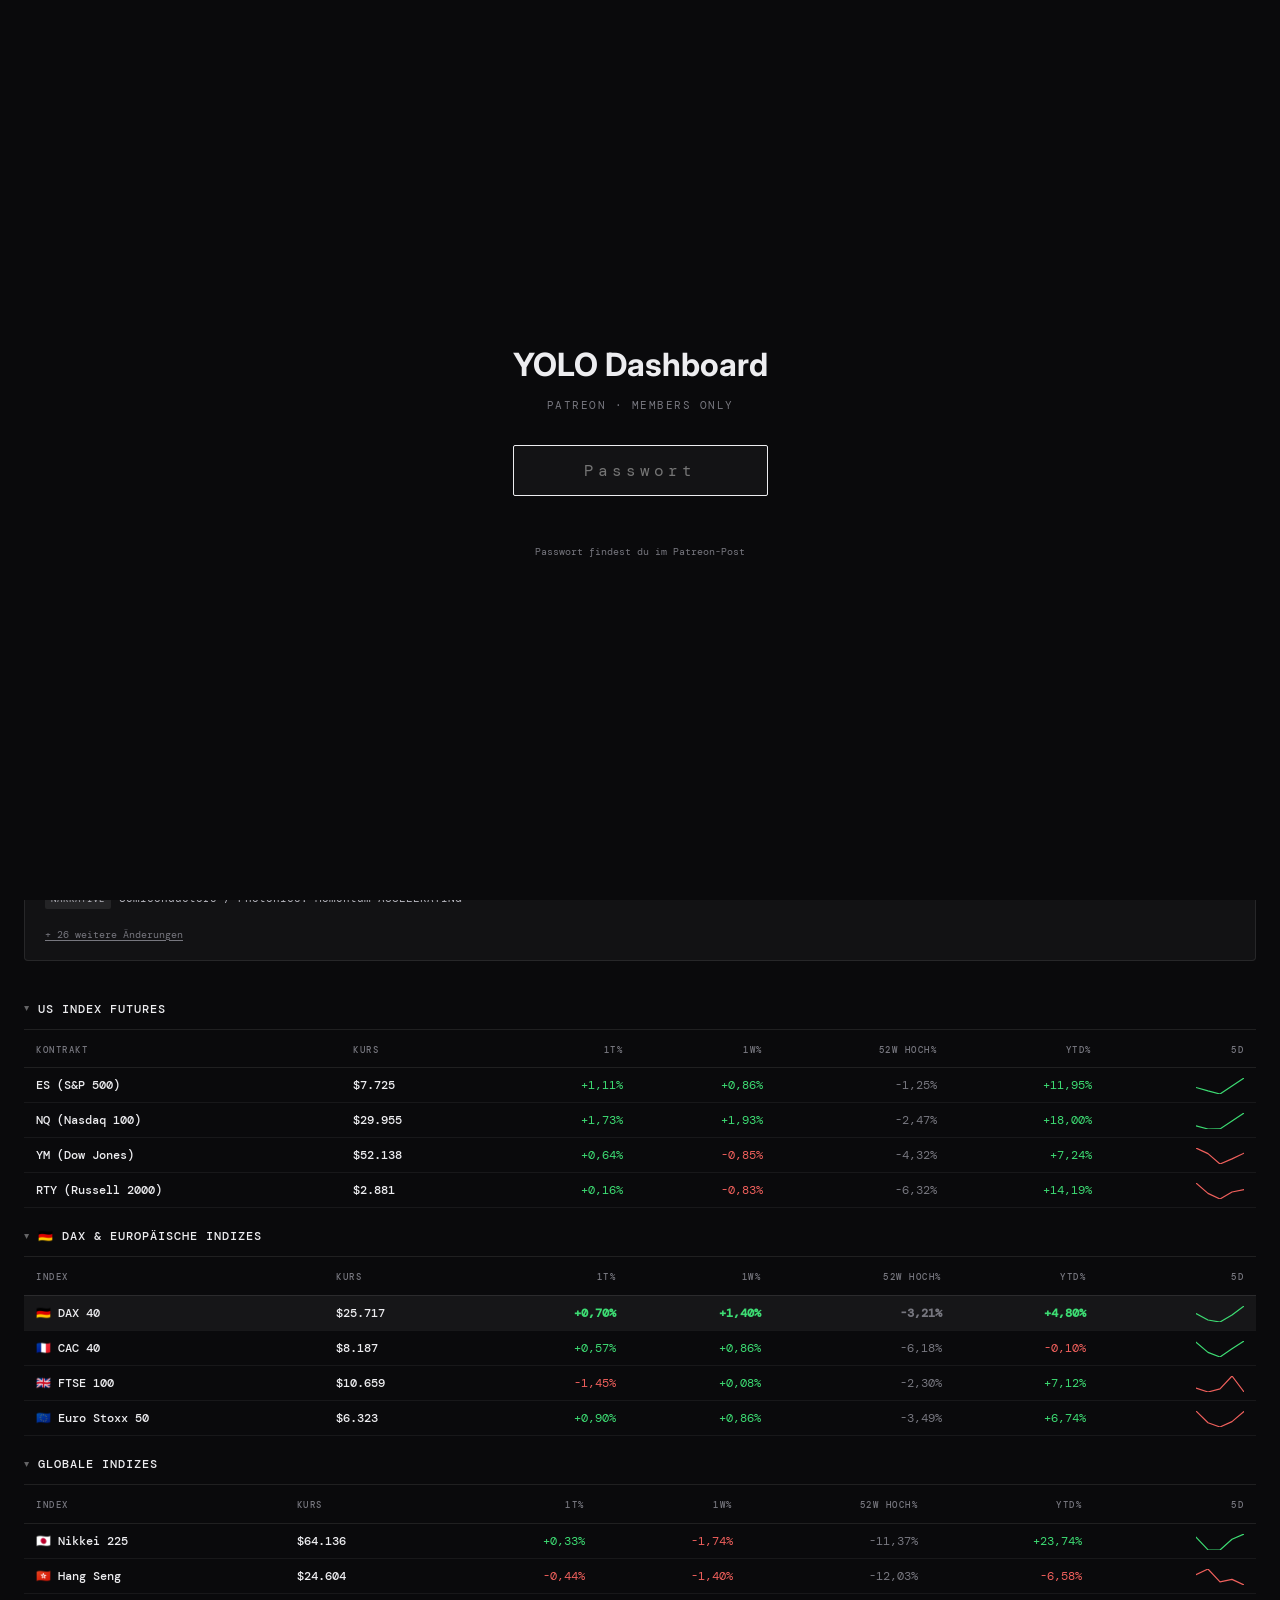
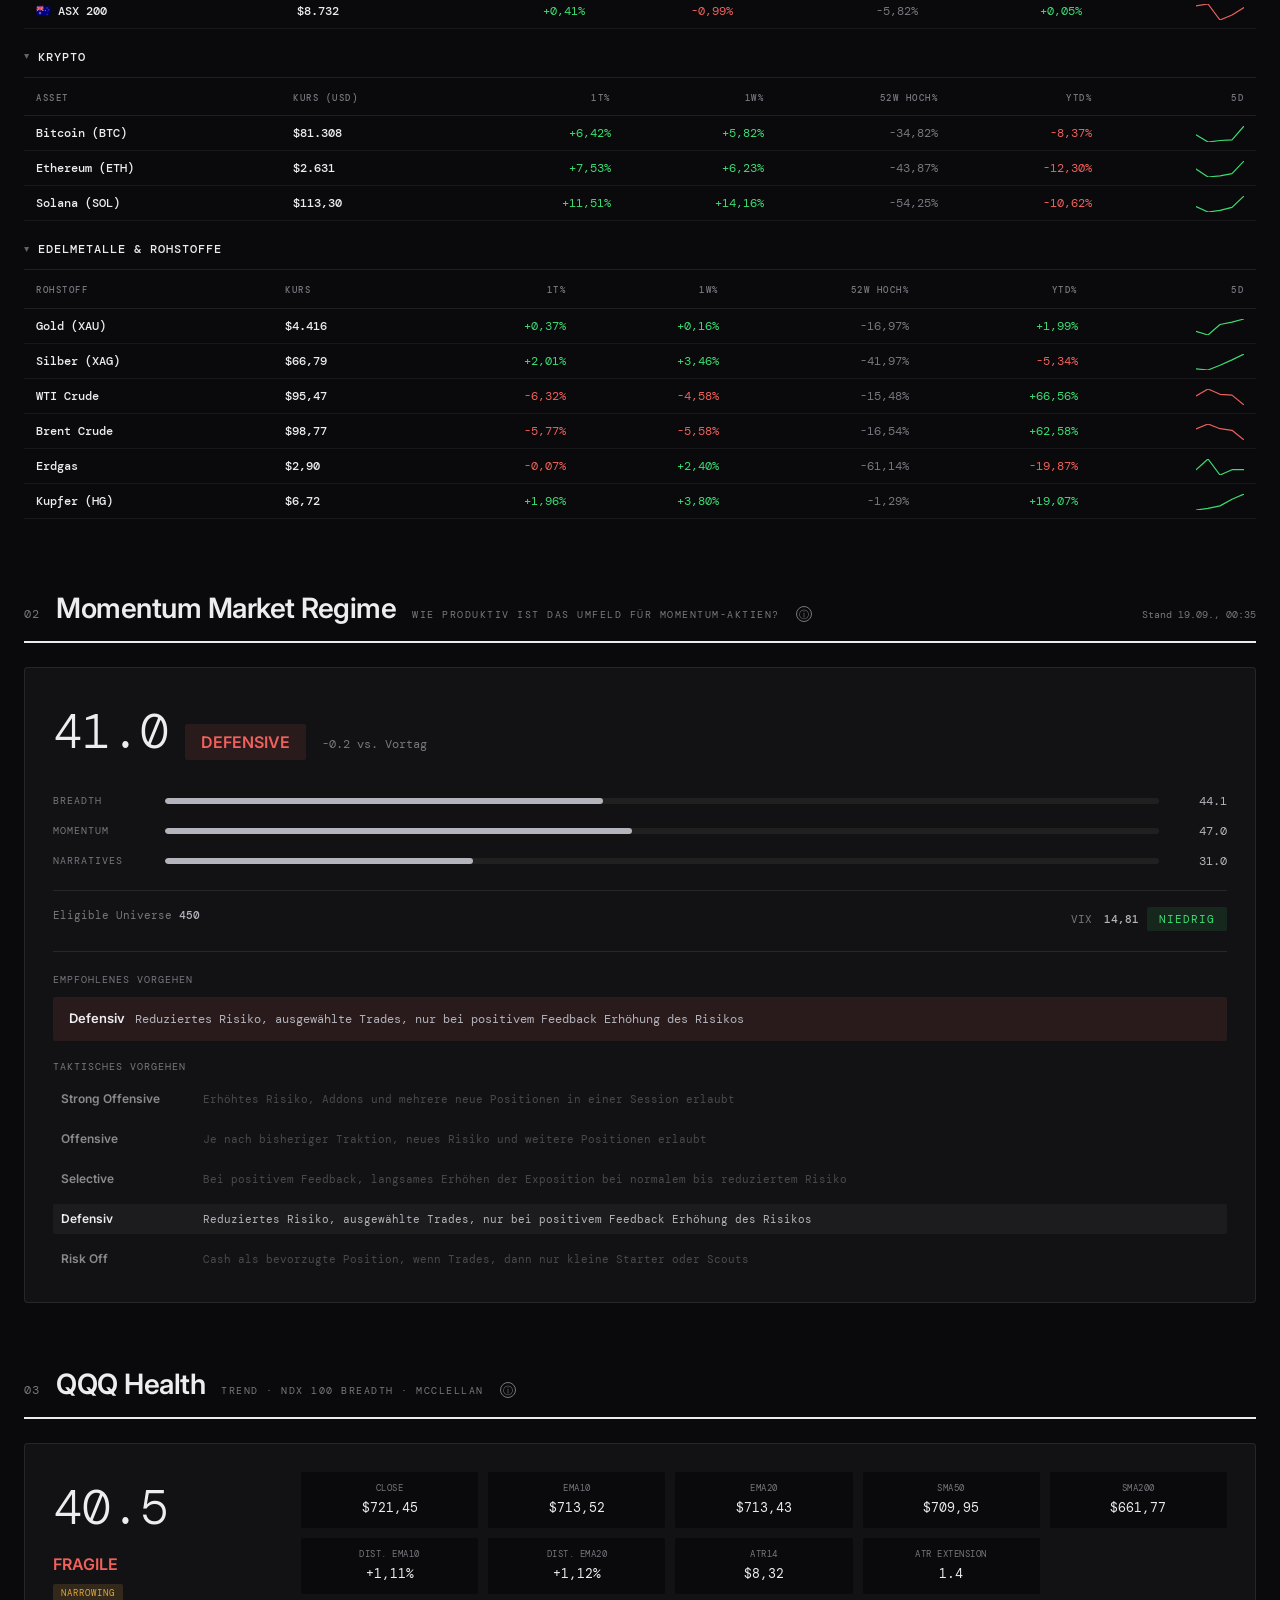
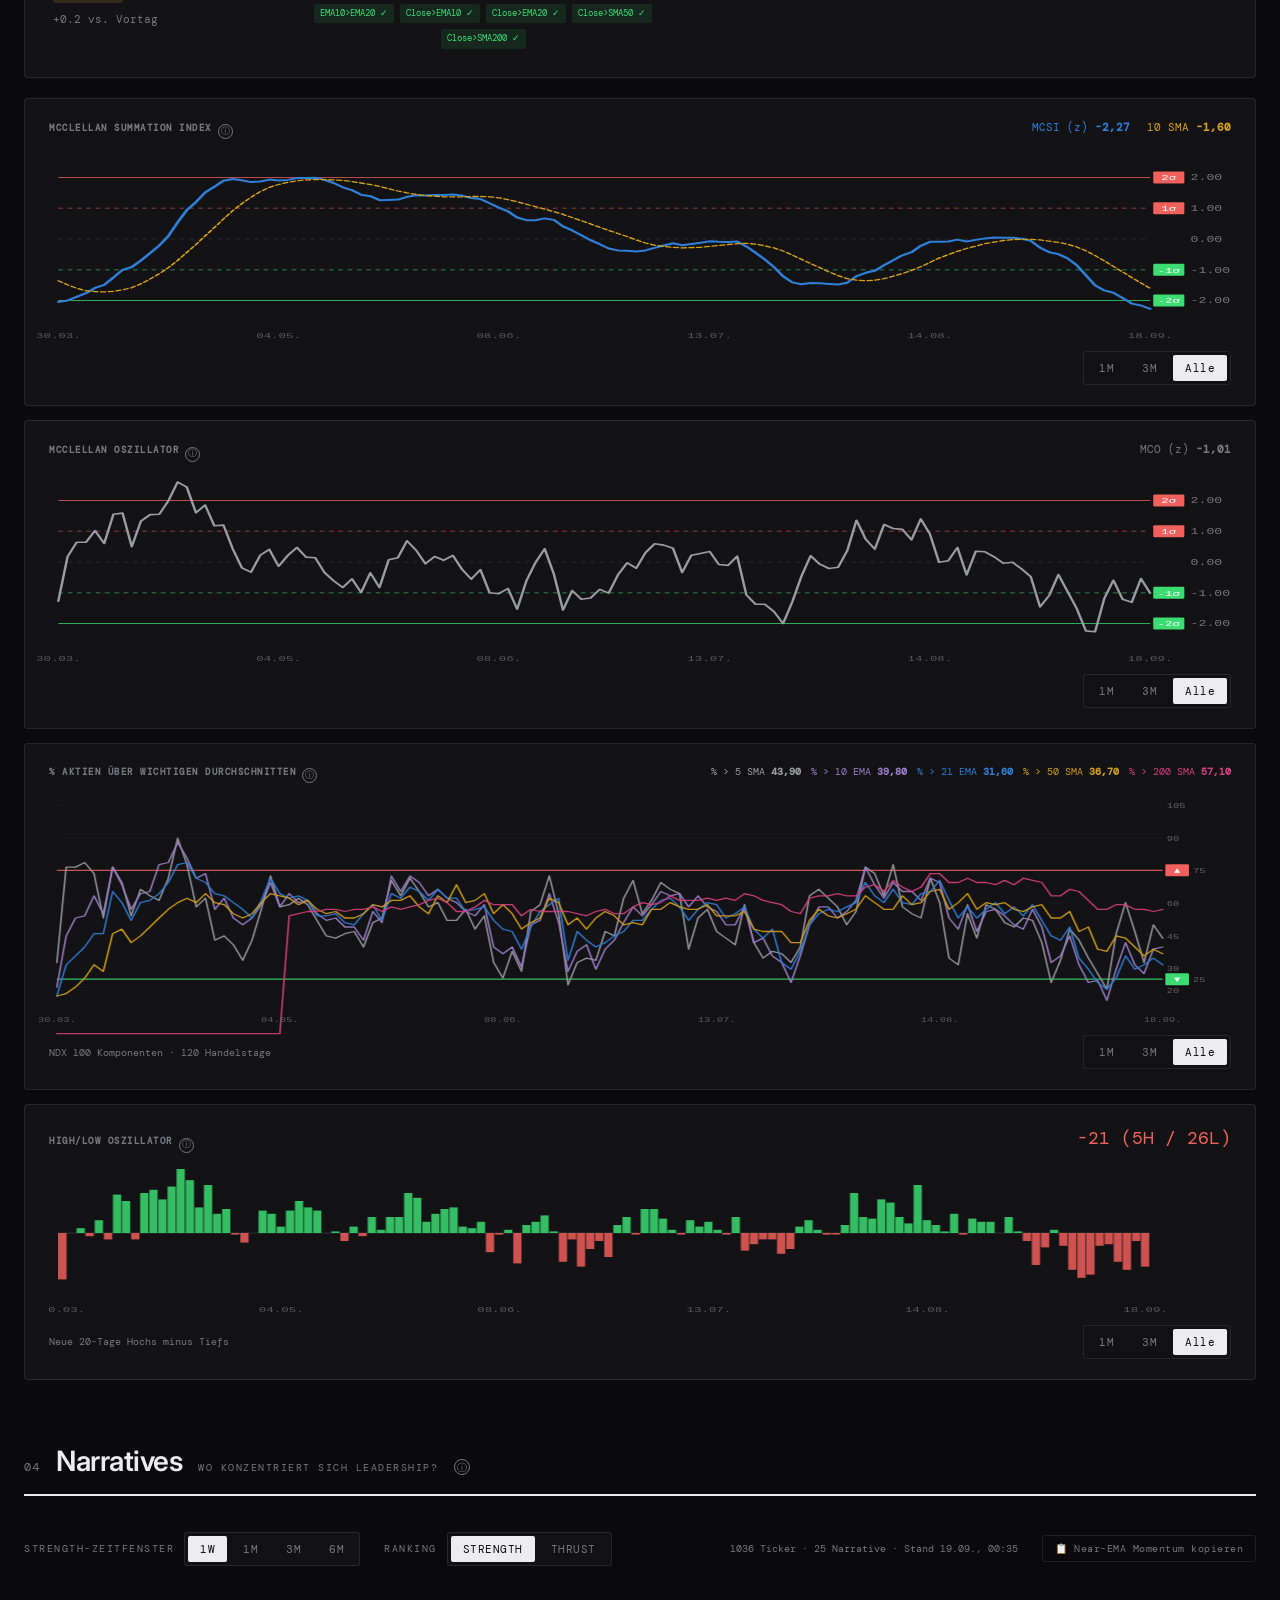
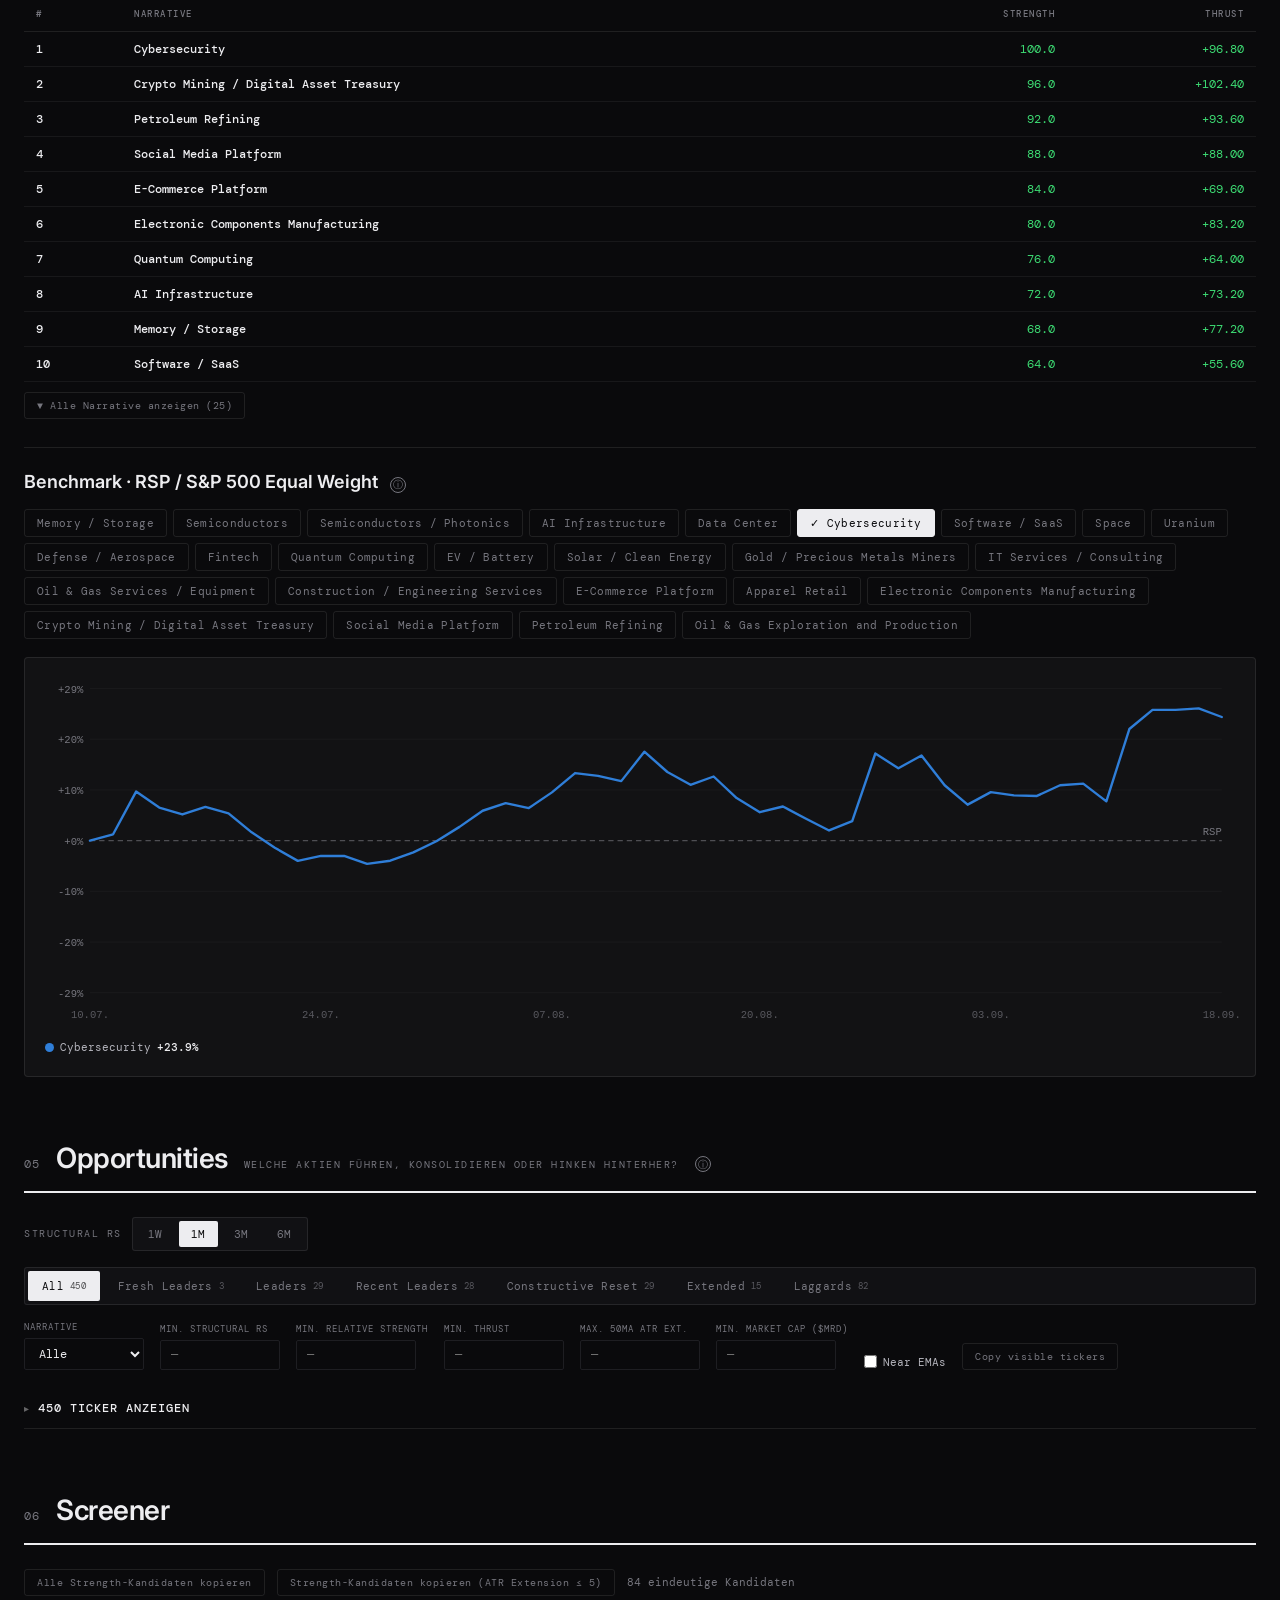
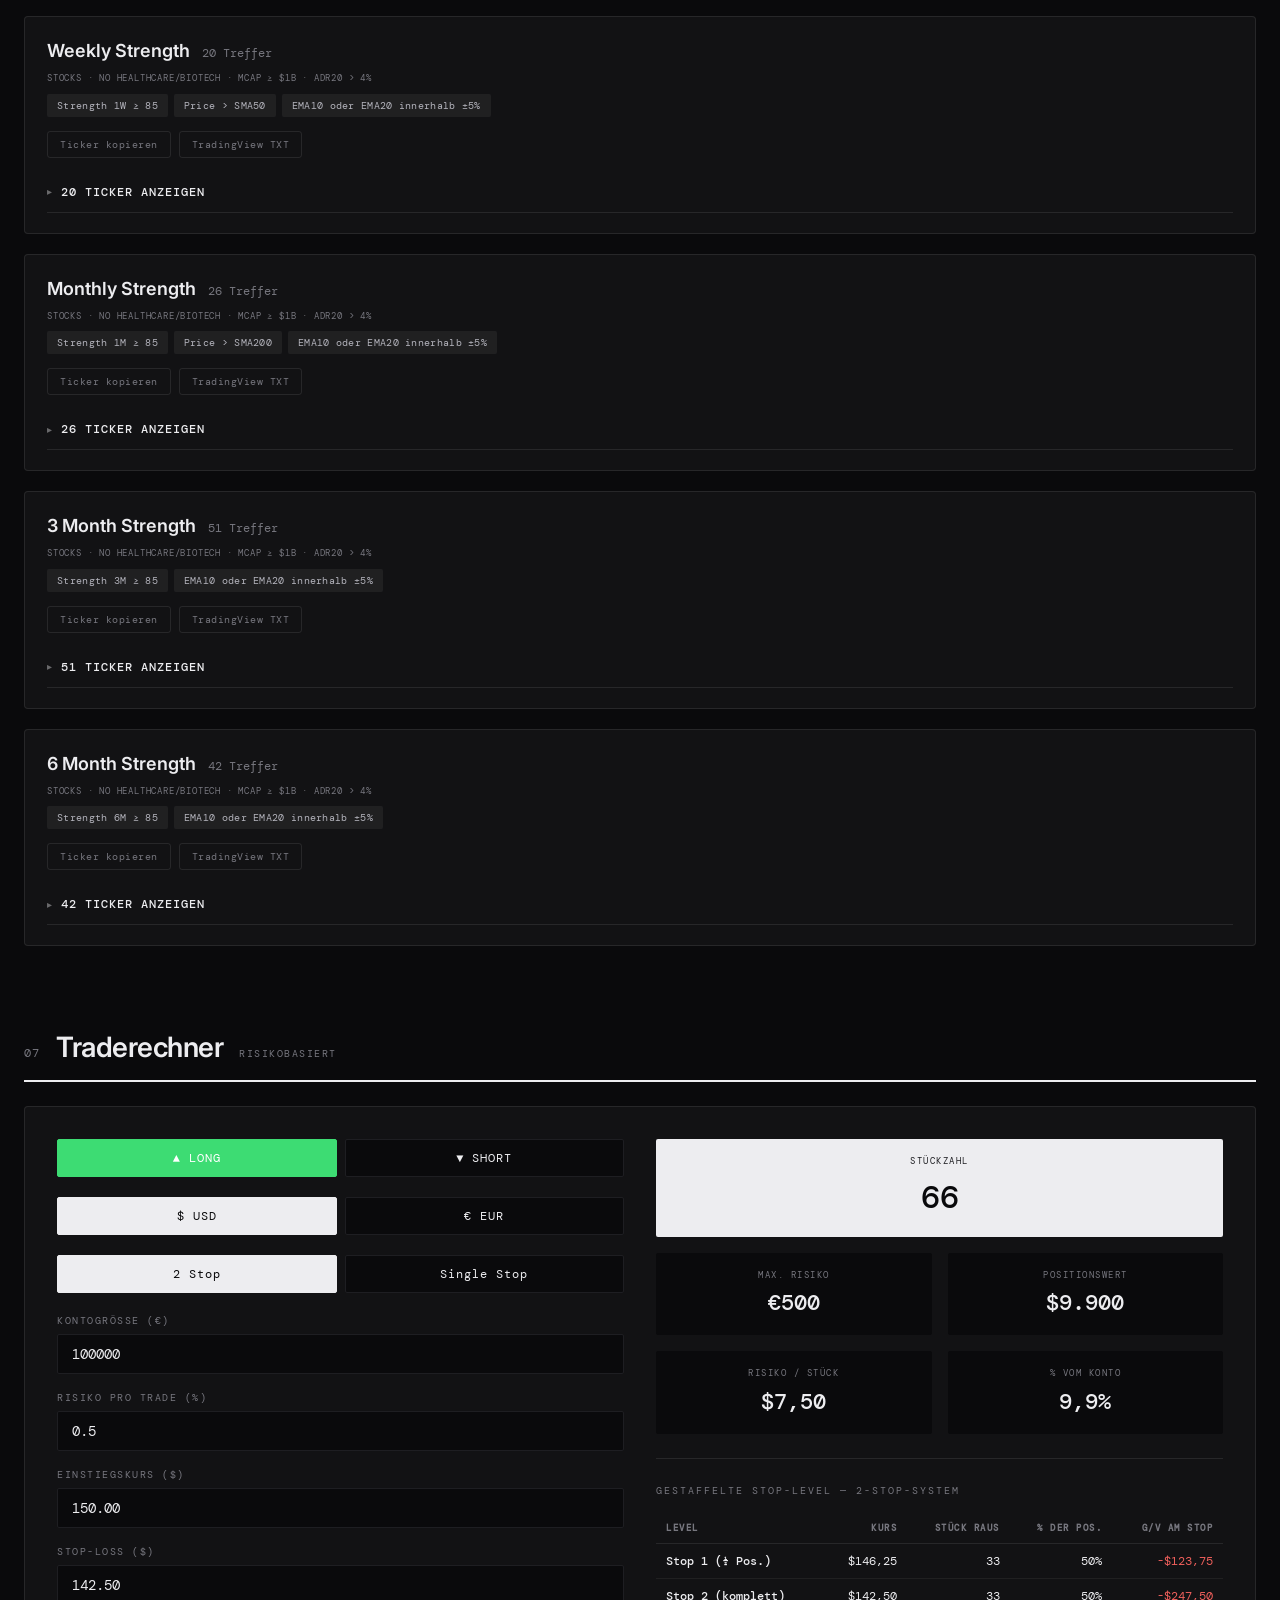
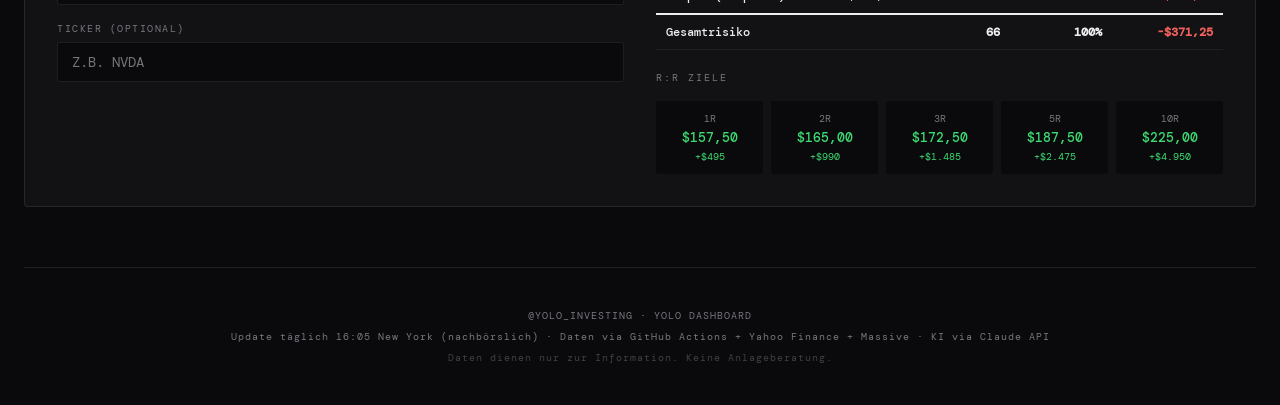
==== commit fdb8e7a3: "Improve McClellan Summation Index / Oszillator tooltips Explains the actual mechanism (cumulative su" ====
--- a/index.html
+++ b/index.html
@@ -778,7 +778,7 @@
         <div class="bc-label-row">
           <span class="bc-label">McClellan Summation Index</span>
           <span class="chart-info" tabindex="0">ⓘ
-            <div class="chart-info-popup">Zeigt den mittelfristigen Trend der Marktbreite im Nasdaq 100. Die gestrichelten Linien markieren statistische Extrembereiche, kein festes Kauf-/Verkaufssignal. Die gelbe Linie ist die 10-Tage-SMA als Signallinie.</div>
+            <div class="chart-info-popup">Kumulierte Summe des McClellan Oszillators (Netto-Advance/Decline-Trend im Nasdaq 100) — zeigt den mittelfristigen Trend der Marktbreite.<br><br>Gezeigt wird hier nicht der rohe Indexwert, sondern ein Z-Score: wie viele Standardabweichungen (σ) der aktuelle Stand vom gleitenden 200-Tage-Durchschnitt des Index selbst entfernt ist. Die gestrichelten Linien bei ±1σ/±2σ markieren dadurch statistisch ungewöhnlich starke bzw. schwache Marktbreite — kein festes Kauf-/Verkaufssignal.<br><br>Die gelbe Linie ist die 10-Tage-SMA dieses Z-Scores als Signallinie.</div>
           </span>
         </div>
         <div style="font-family:var(--mono-font);font-size:11px;">
@@ -801,7 +801,7 @@
         <div class="bc-label-row">
           <span class="bc-label">McClellan Oszillator</span>
           <span class="chart-info" tabindex="0">ⓘ
-            <div class="chart-info-popup">Misst die kurzfristige Beschleunigung oder Abschwächung der Marktbreite im Nasdaq 100 — reagiert schneller als die Summation Index (MCSI). Die gestrichelten Linien markieren statistische Extrembereiche.</div>
+            <div class="chart-info-popup">Differenz aus 19-Tage- und 39-Tage-EMA der Netto-Advance/Decline-Linie im Nasdaq 100 — misst die kurzfristige Beschleunigung oder Abschwächung der Marktbreite und reagiert schneller als der Summation Index (MCSI).<br><br>Wie bei MCSI wird nicht der rohe Wert gezeigt, sondern ein Z-Score: wie viele Standardabweichungen (σ) der aktuelle Stand vom gleitenden 200-Tage-Durchschnitt des Oszillators selbst entfernt ist. Die gestrichelten Linien bei ±1σ/±2σ markieren dadurch statistische Extrembereiche.</div>
           </span>
         </div>
         <div style="font-family:var(--mono-font);font-size:11px;">
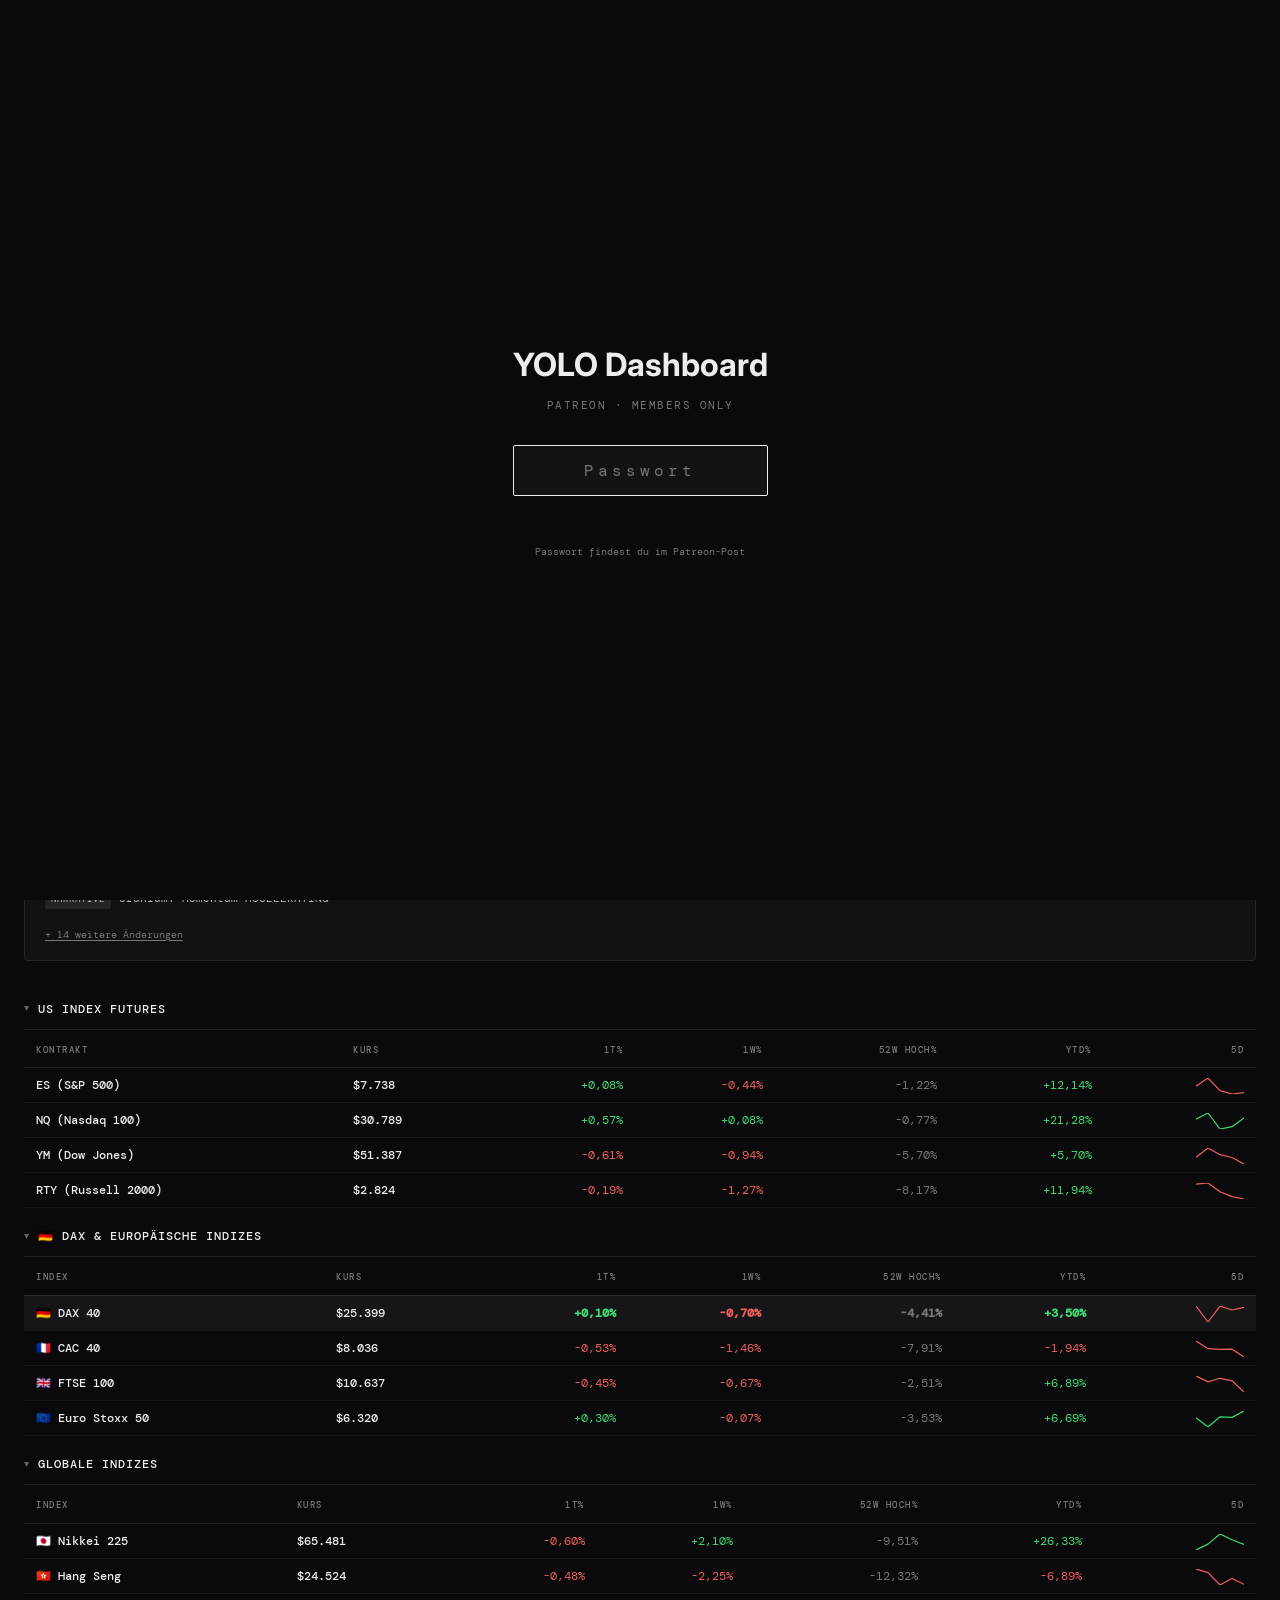
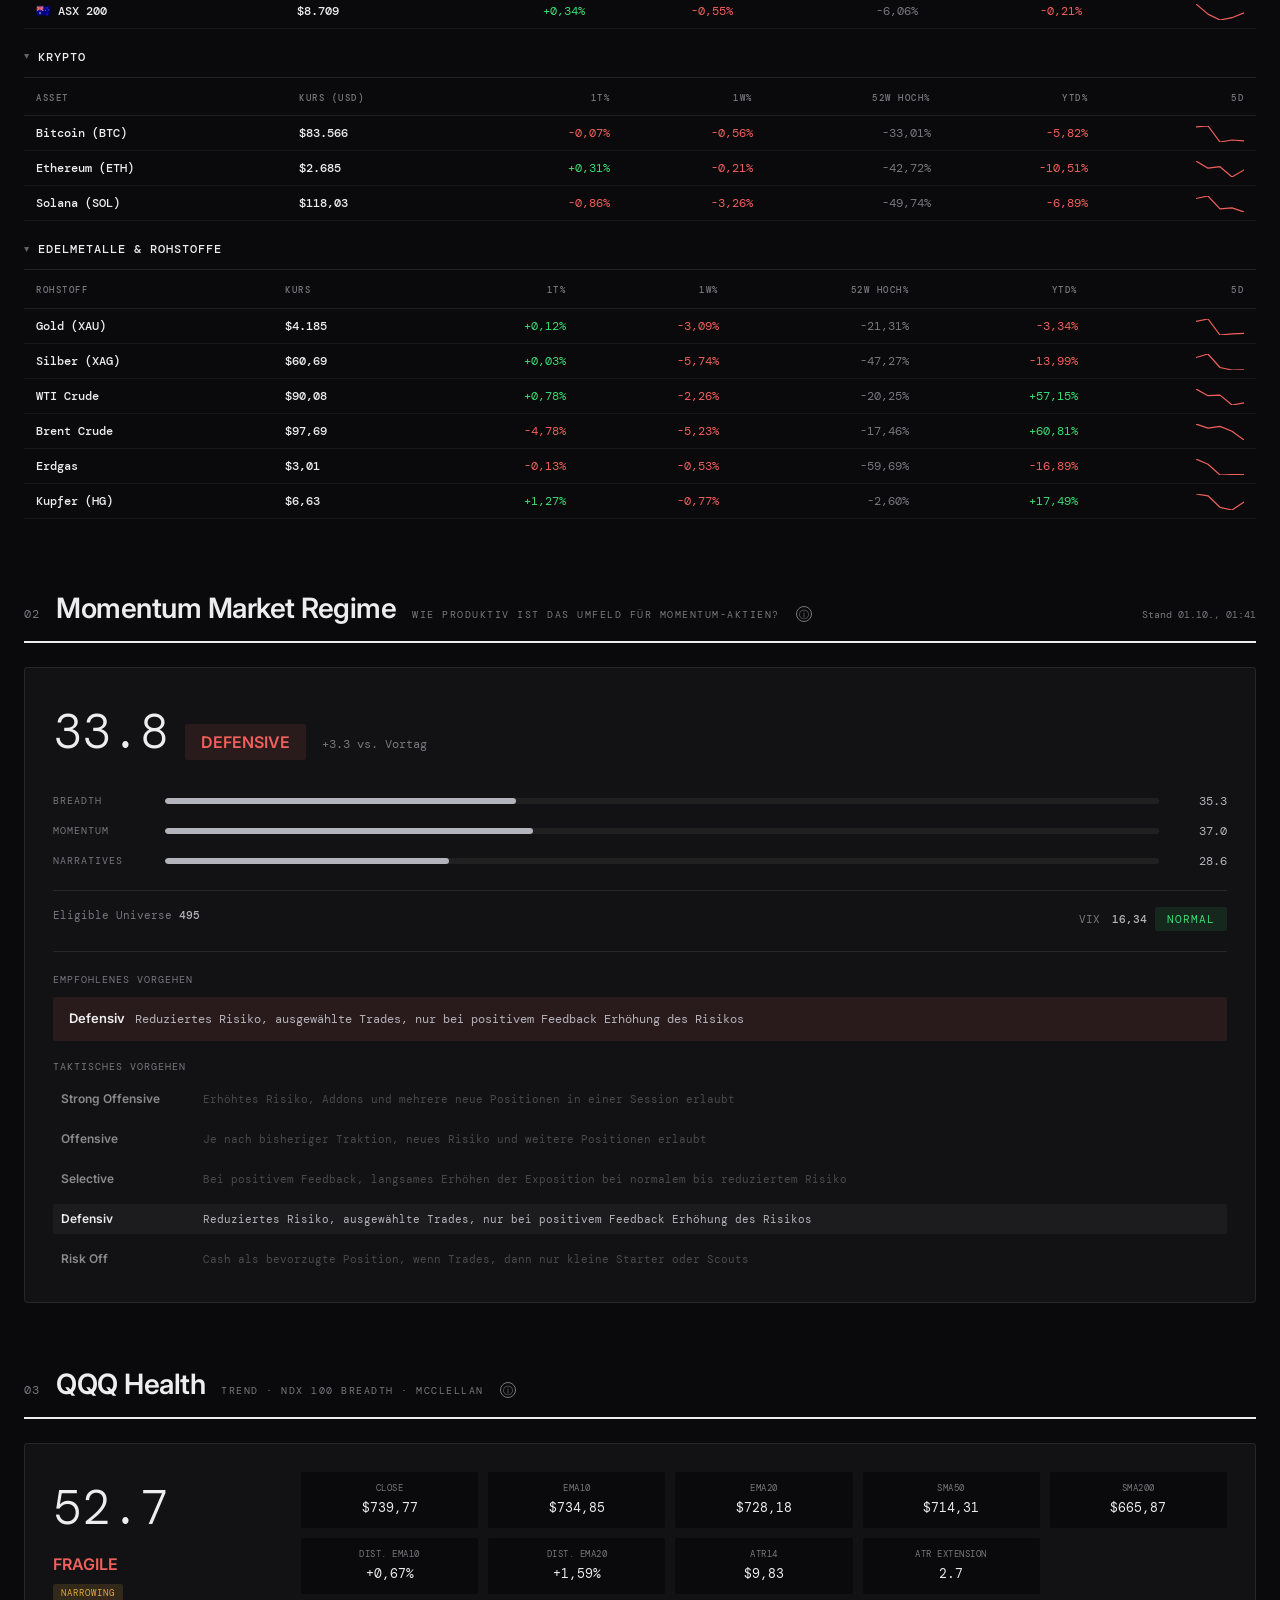
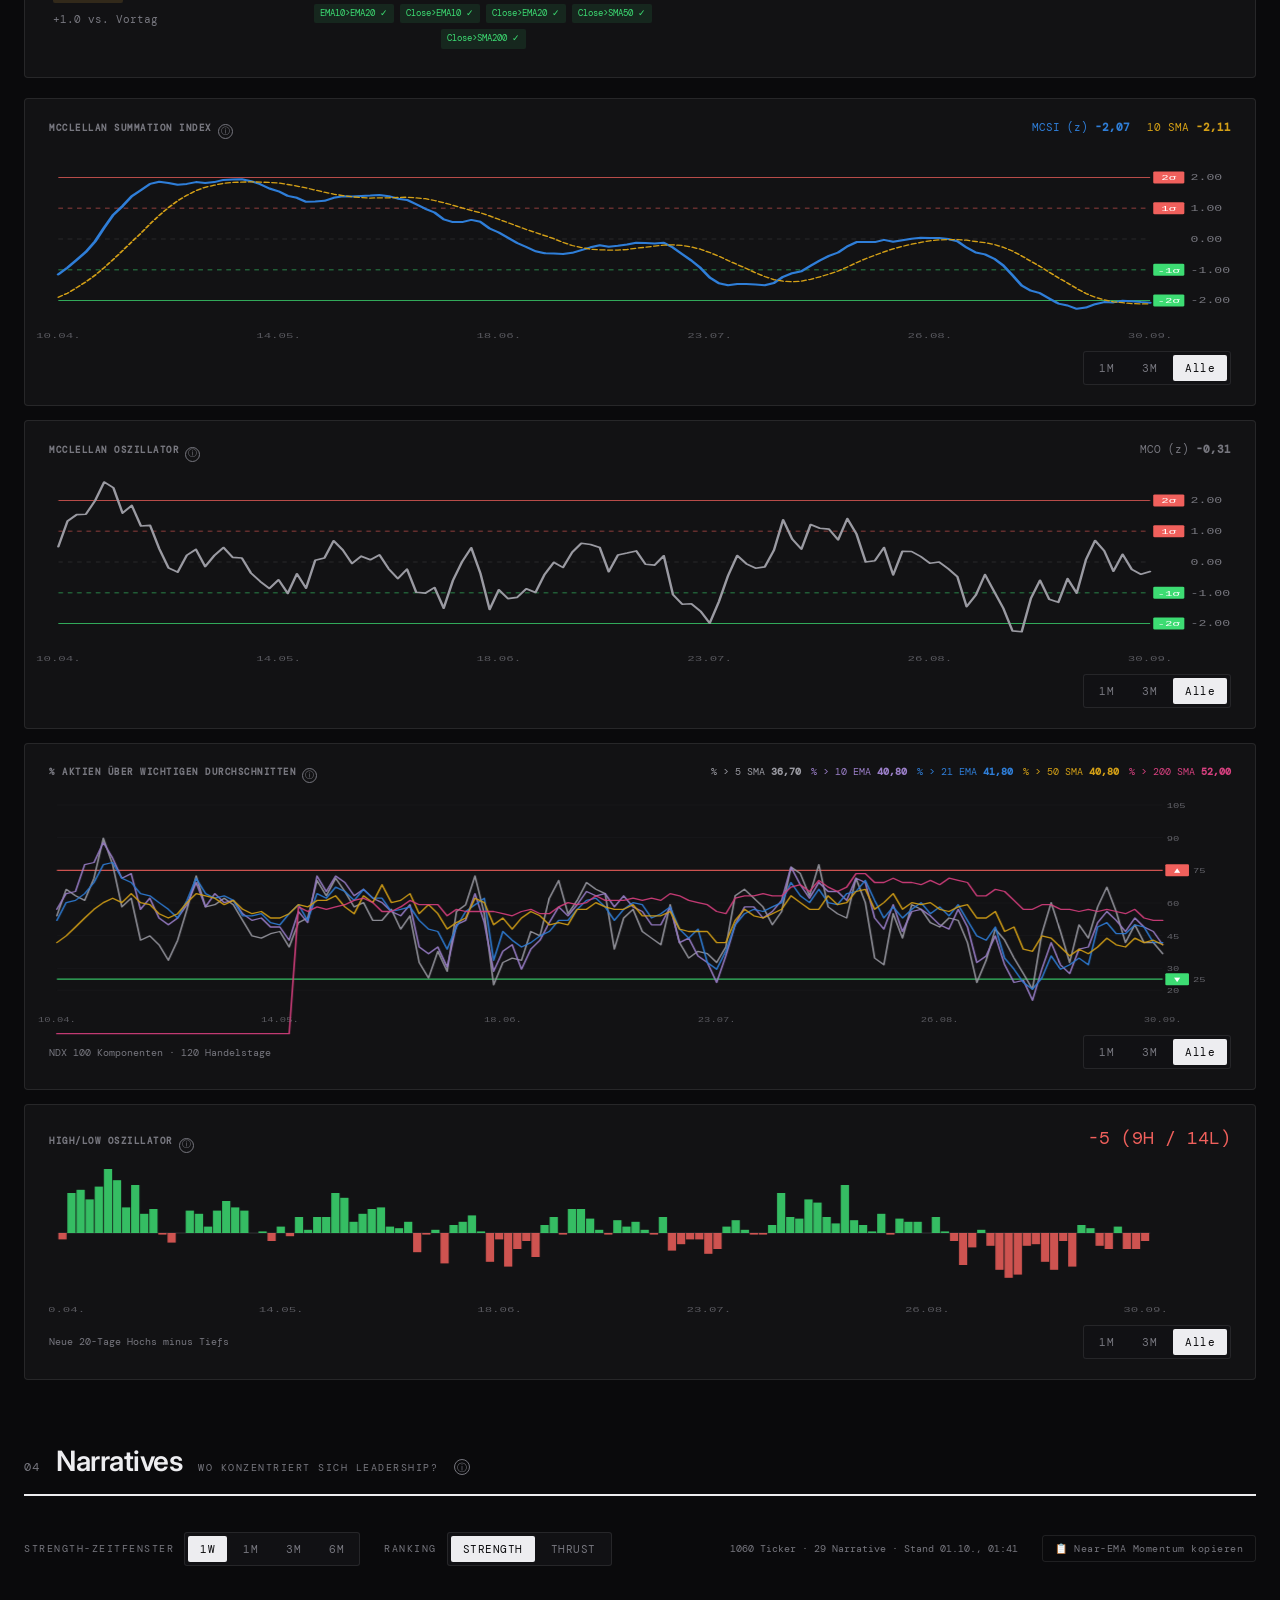
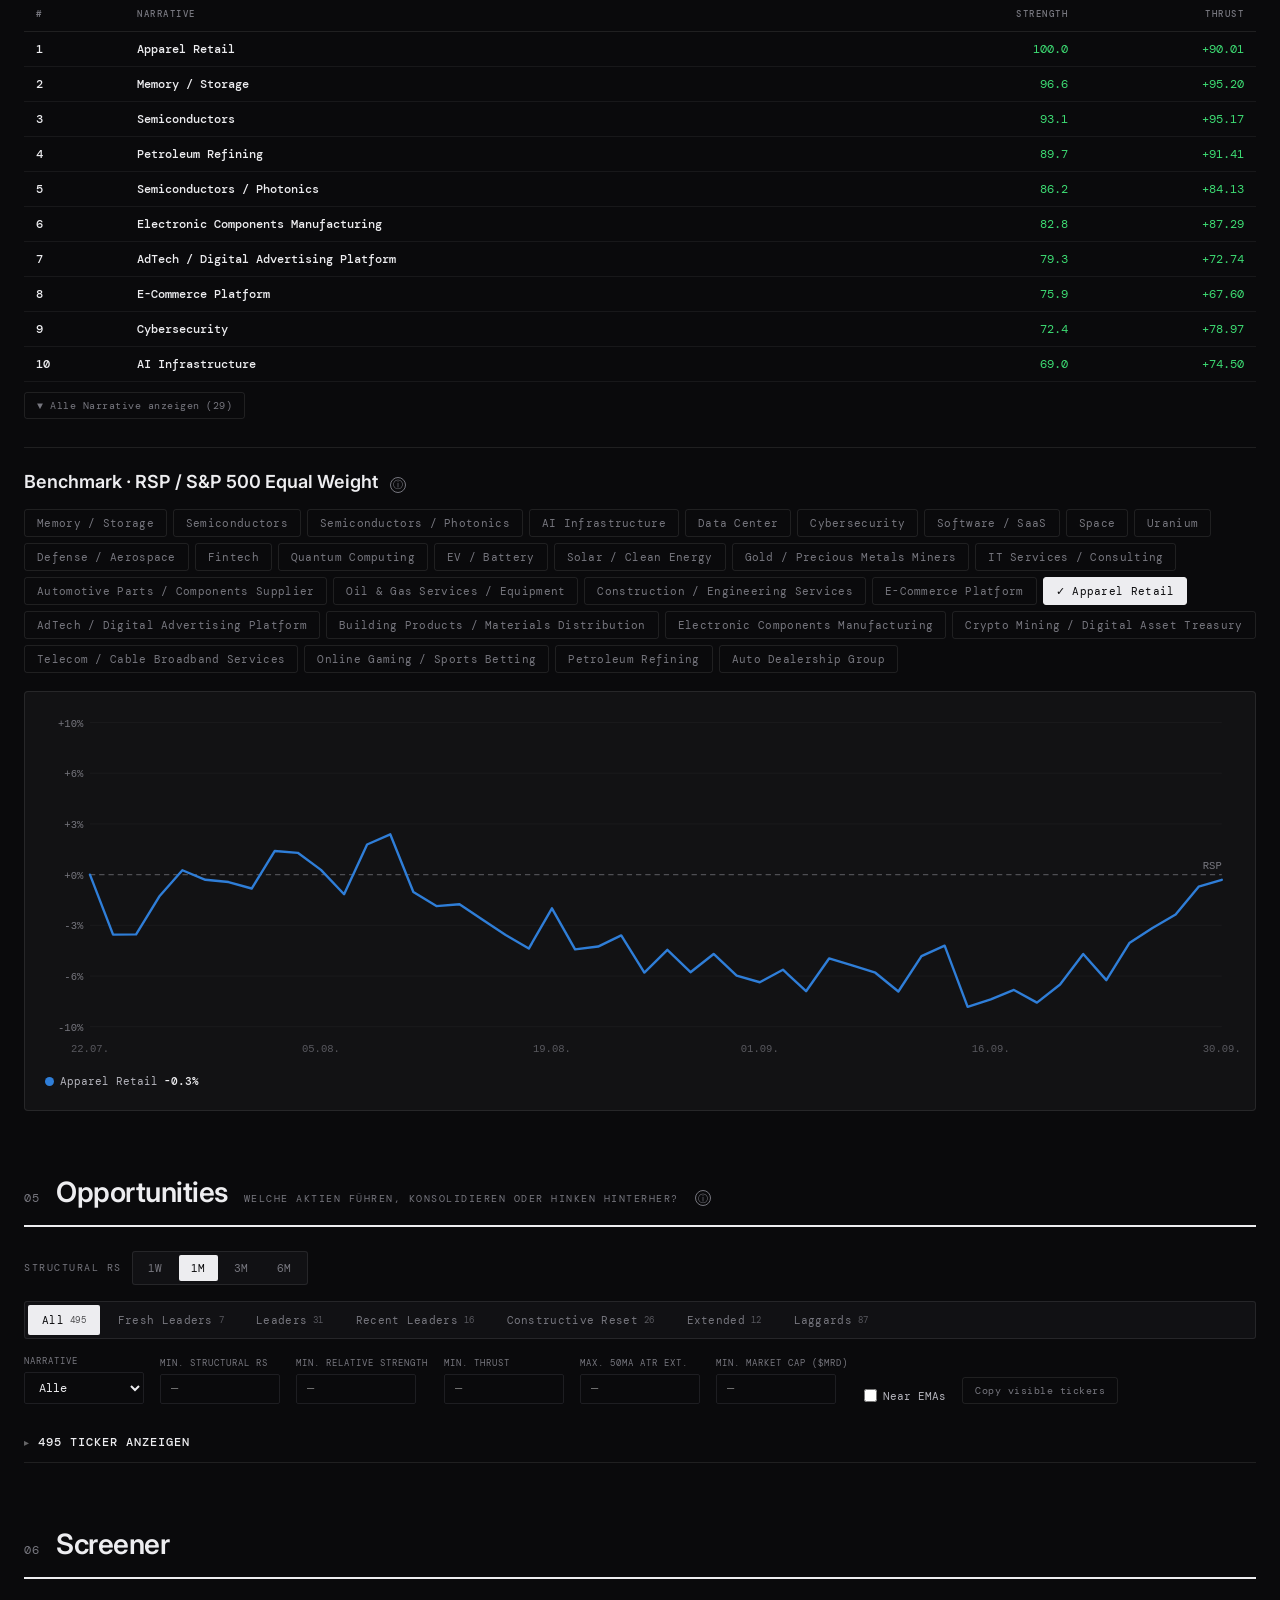
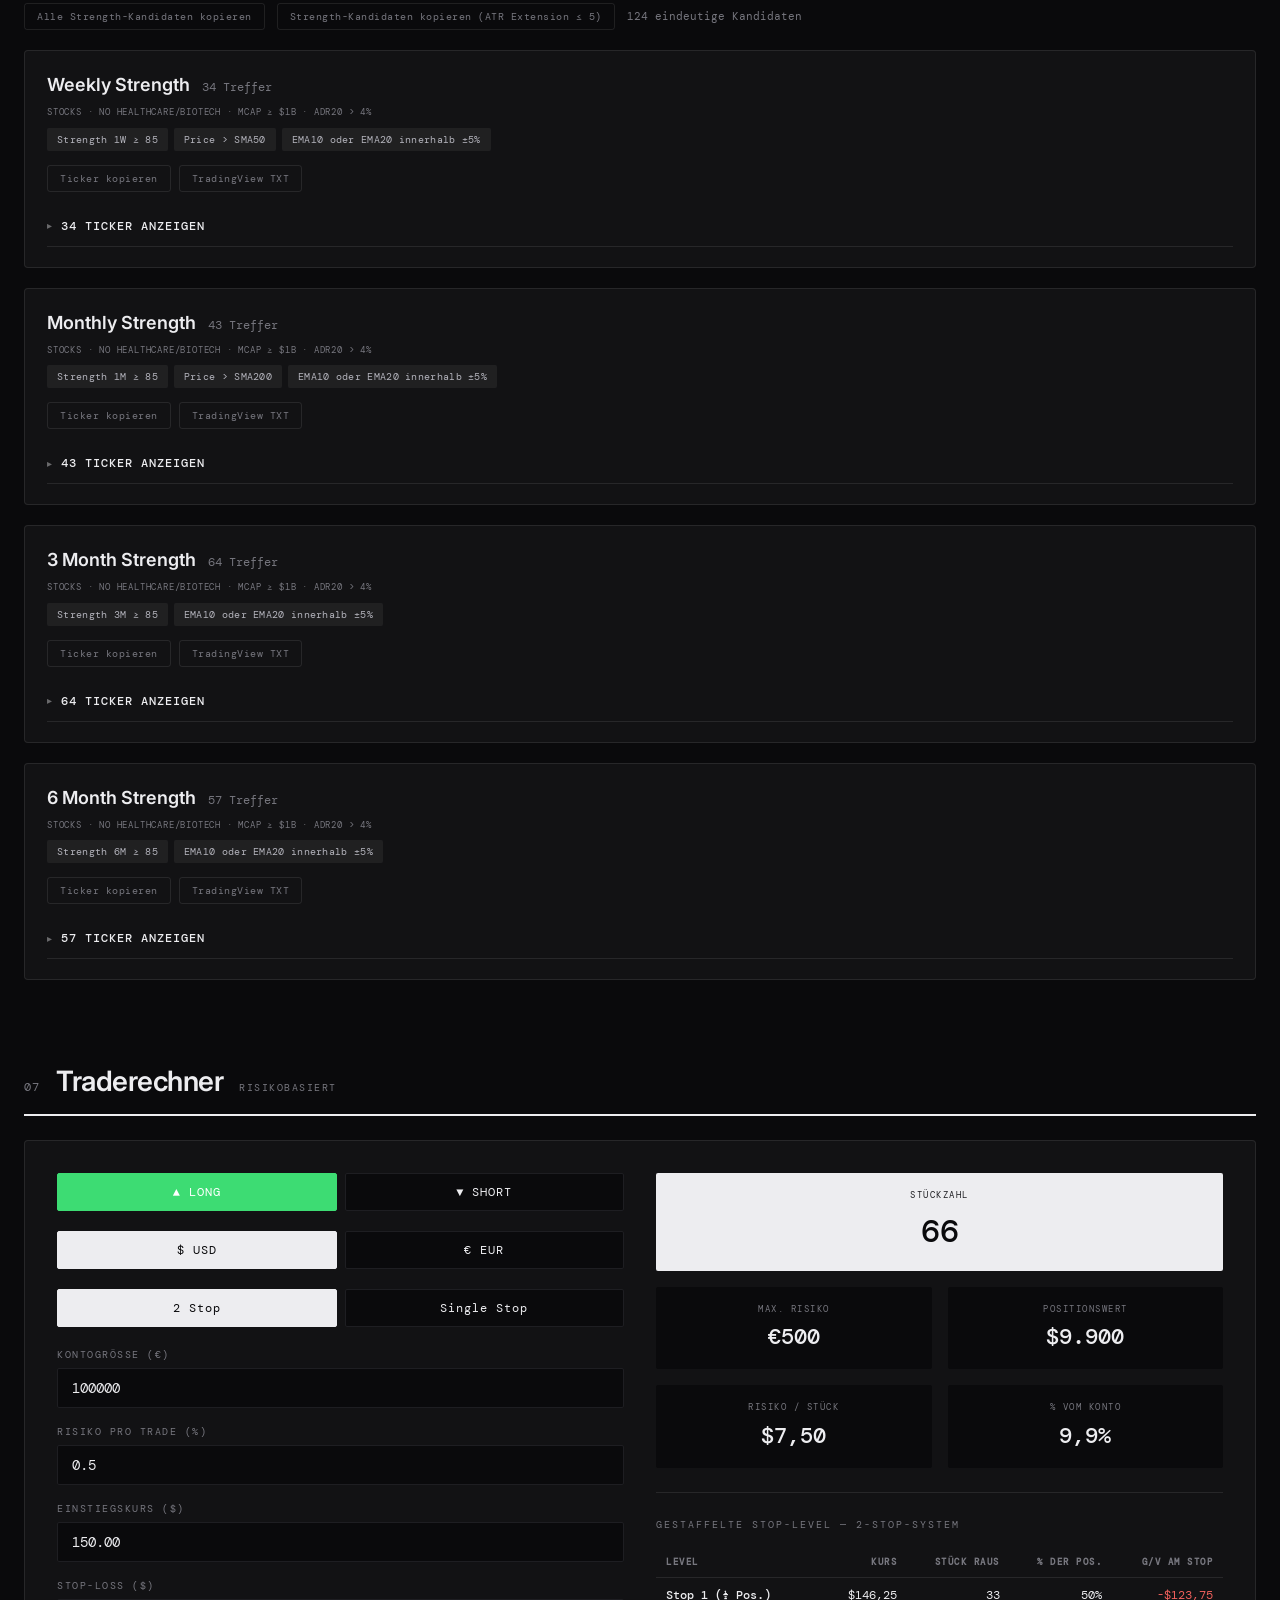
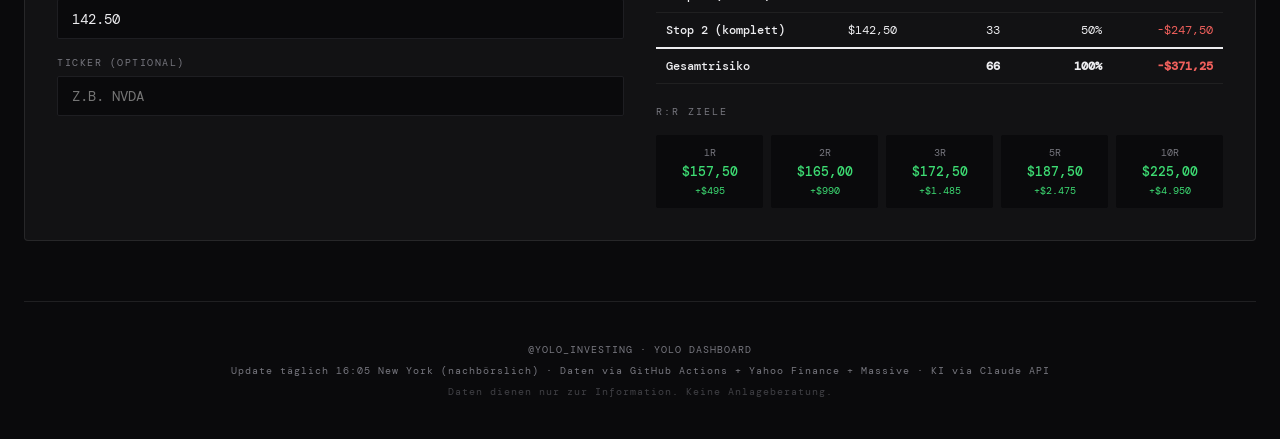
==== commit 397fcbe1: "Update index.html" ====
--- a/index.html
+++ b/index.html
@@ -3254,8 +3254,8 @@
 (function() {
   // SHA-256 hash of current password — change monthly
   // To generate: echo -n "YourPassword" | sha256sum
-  // Current: "kleiderstange" (gültig bis 30.09.2026) → update this hash each month
-  const PW_HASH = '562fdb82fbf495e8704b366ee0305cd7018a8a2d18eeb7d215ba3cf223892fec'; // "kleiderstange"
+  // Current: "lehrermangel" (gültig bis 30.09.2026) → update this hash each month
+  const PW_HASH = '14d2a6f11bad6a5a3561f2a8a91f5c11d933a87104b6dcf70d49fc6e0ca44544'; // "lehrermangel"
 
   async function sha256(str) {
     const buf = await crypto.subtle.digest('SHA-256', new TextEncoder().encode(str));
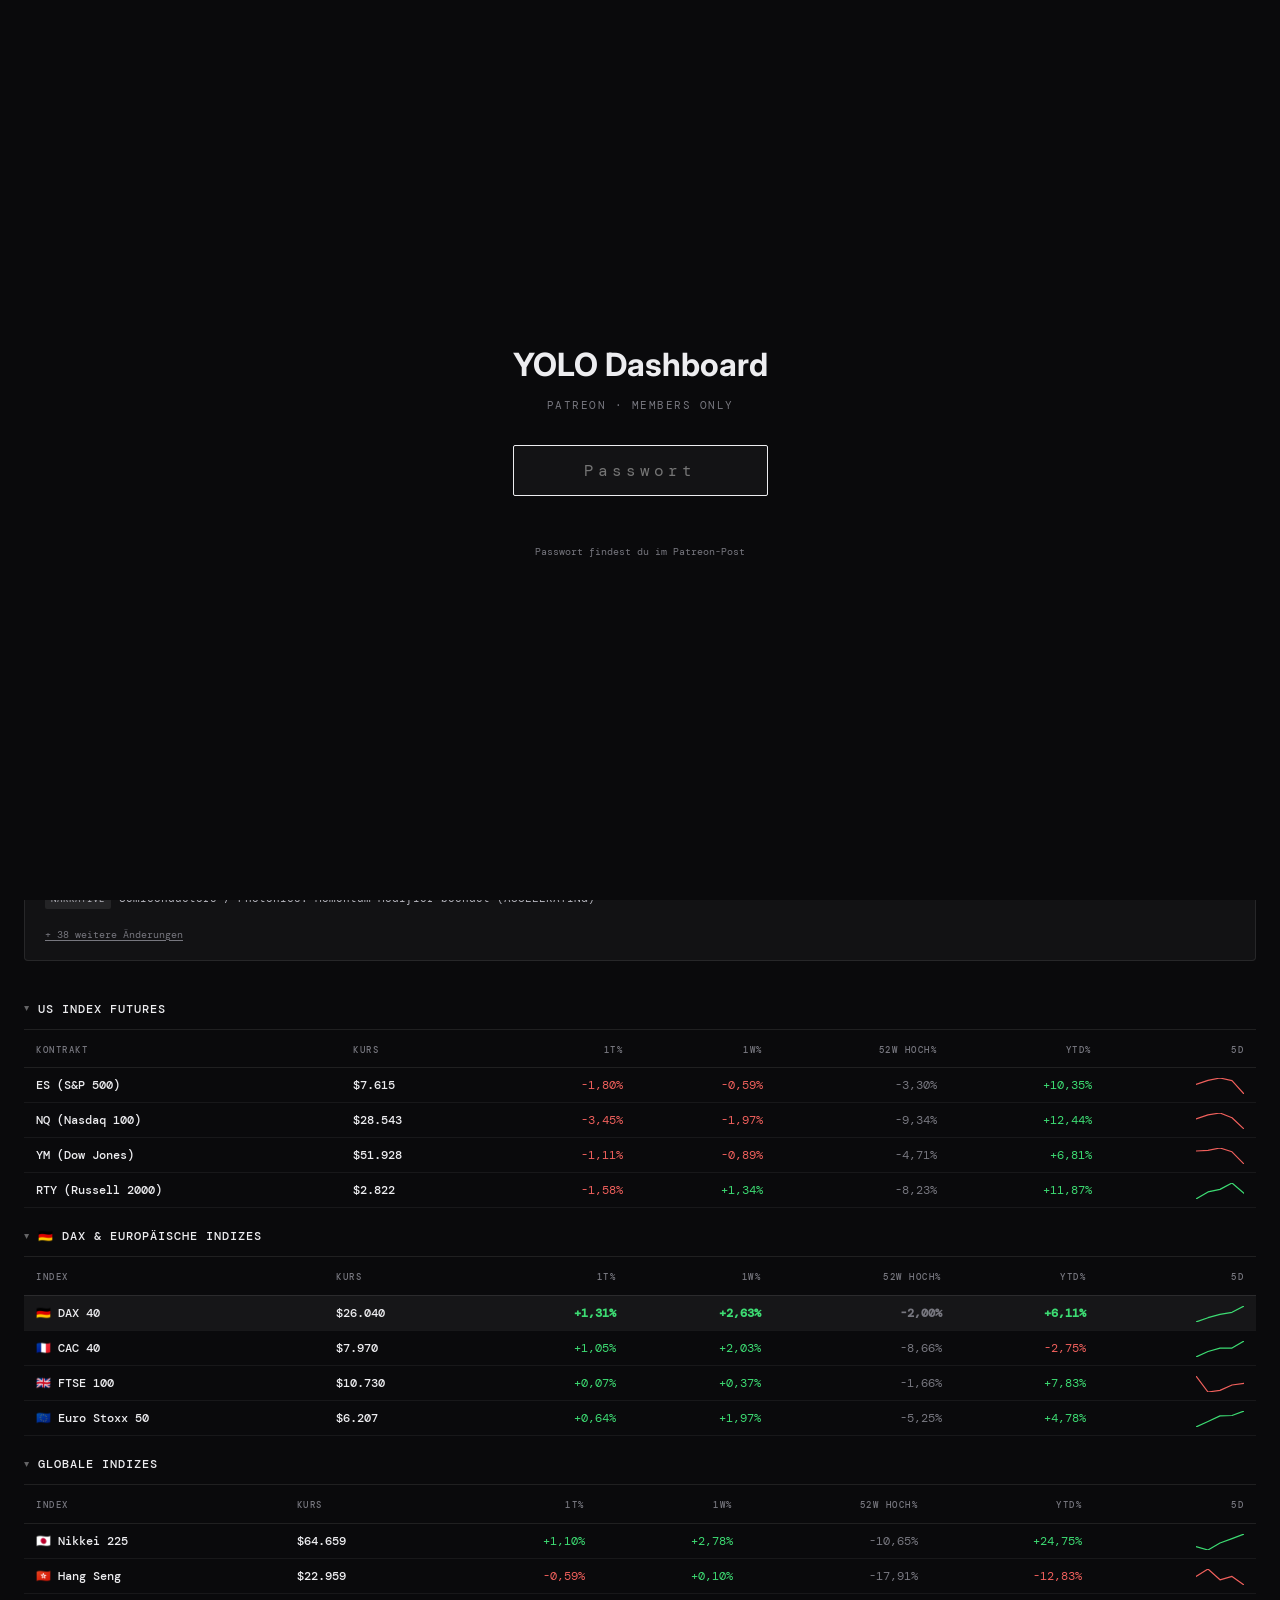
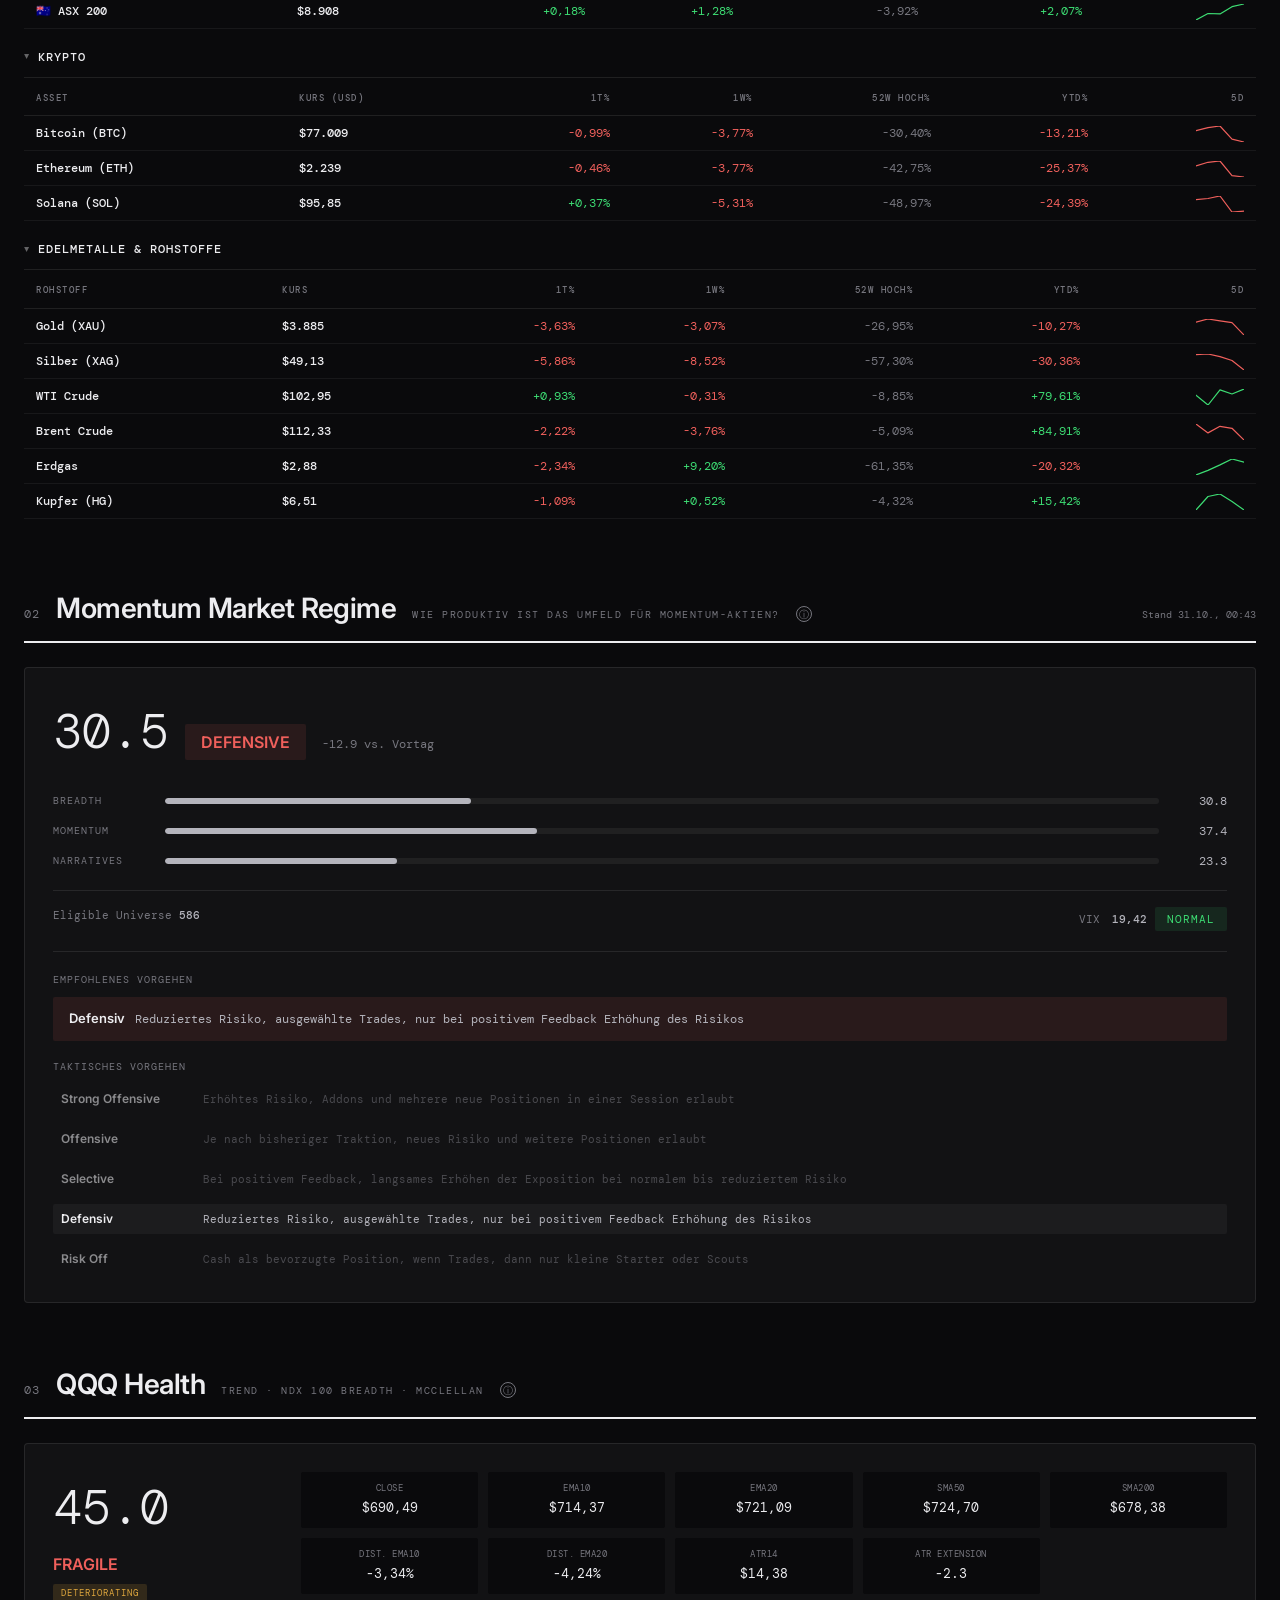
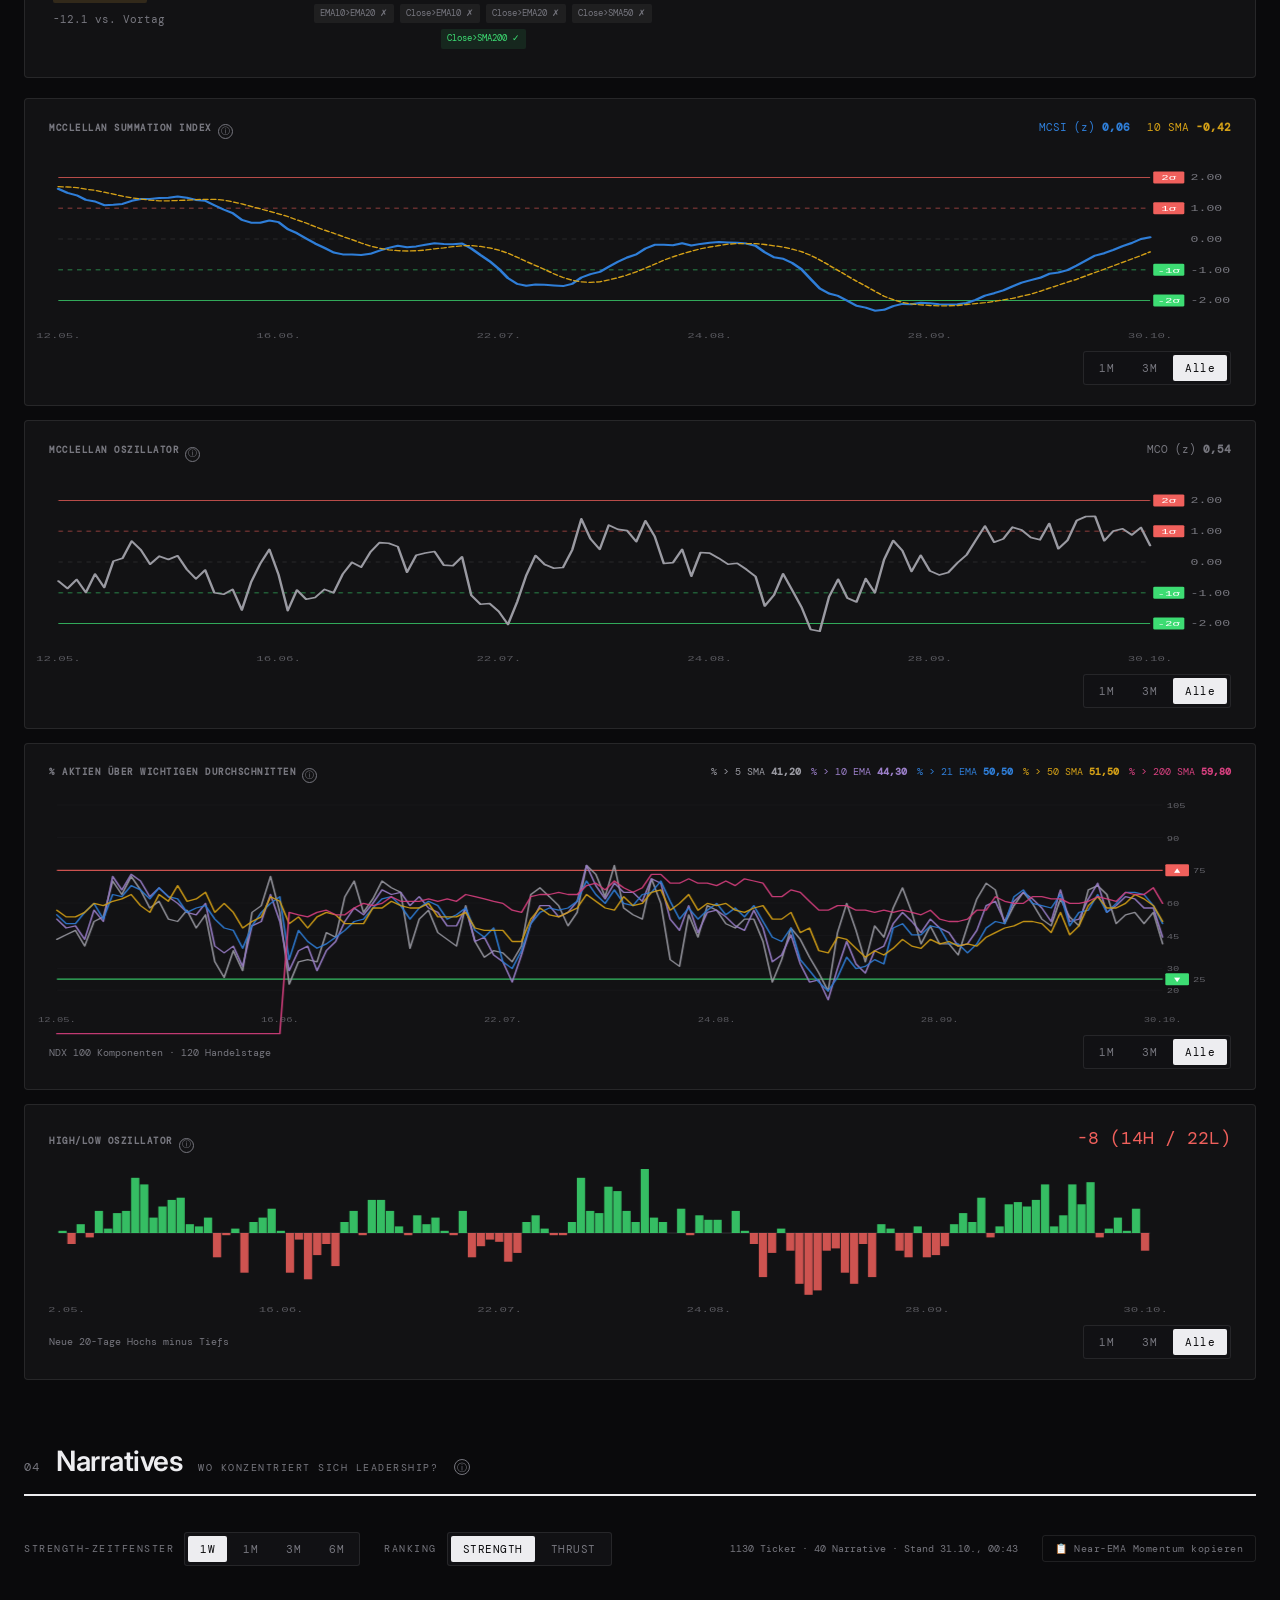
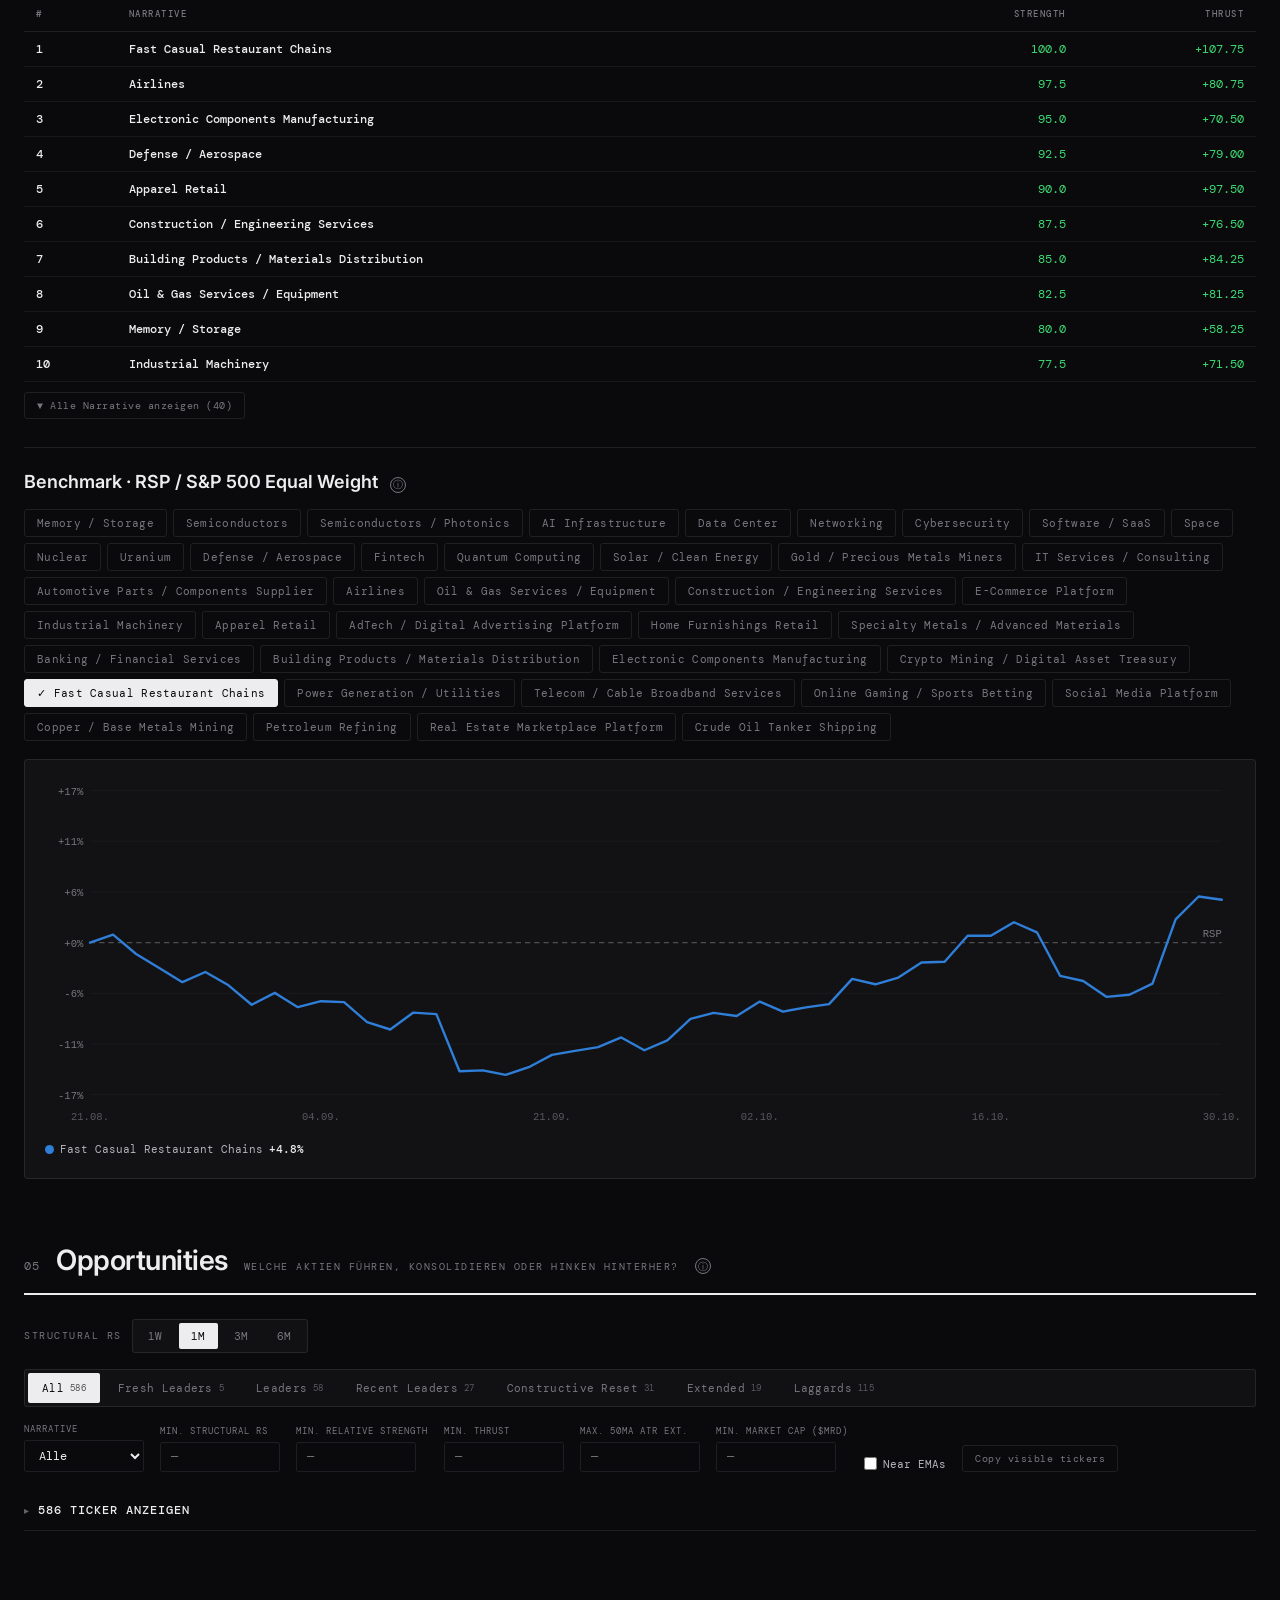
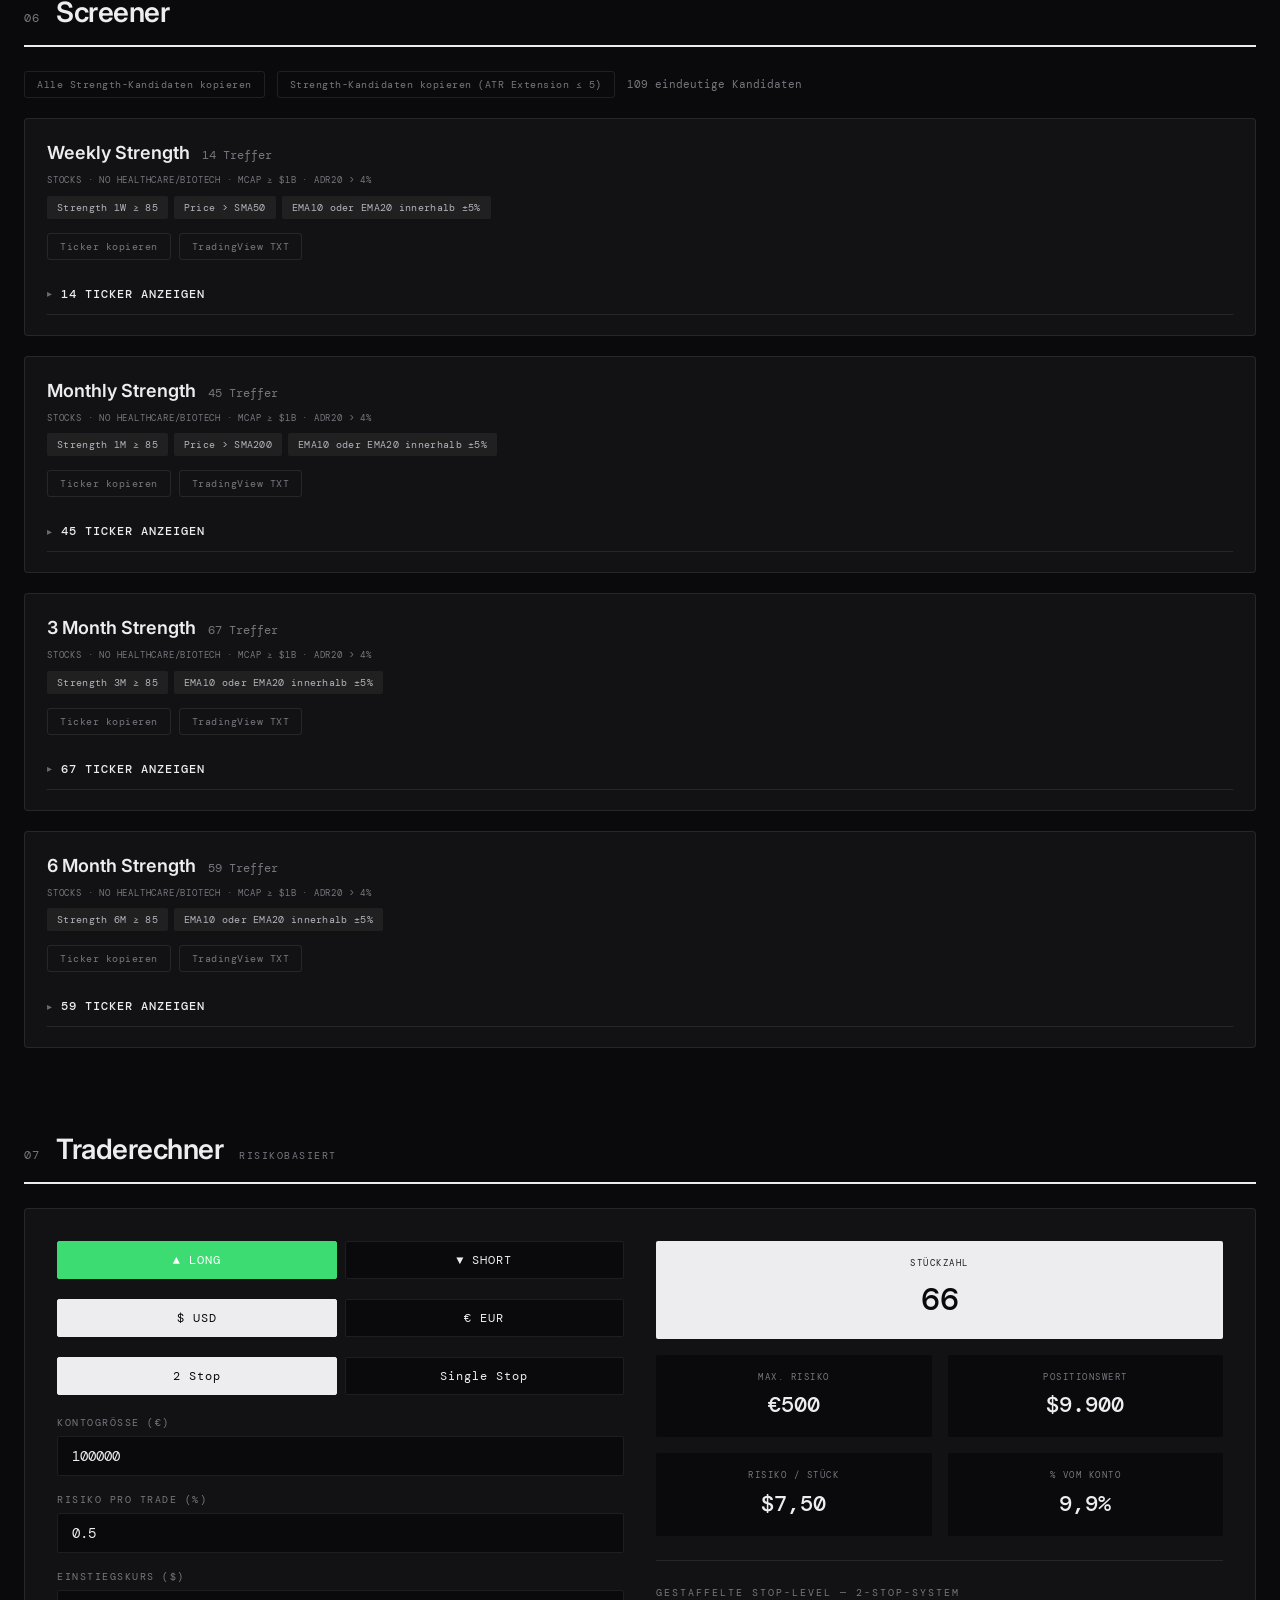
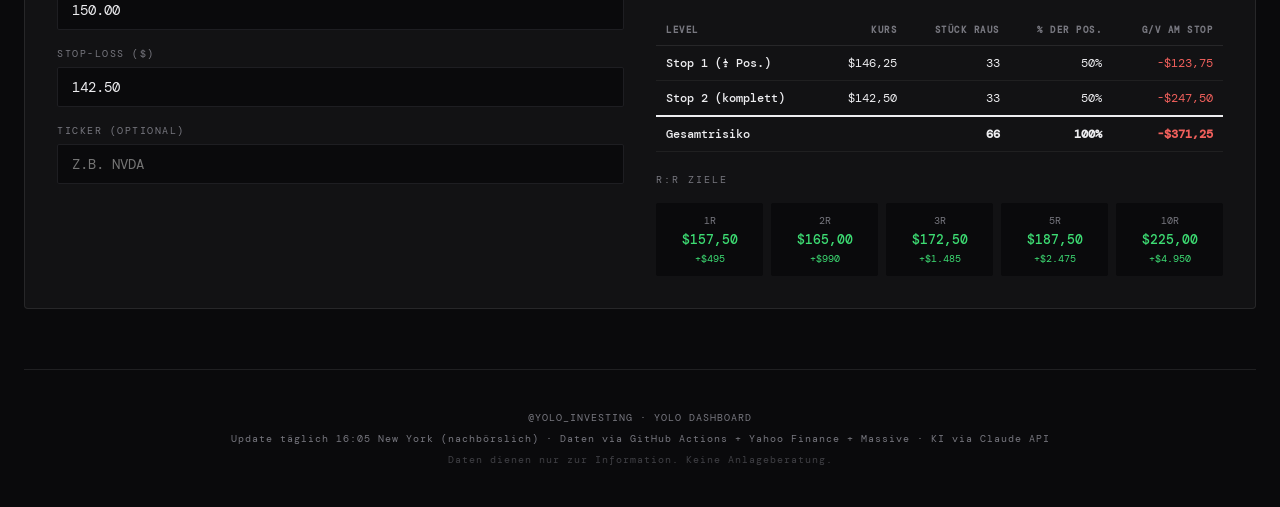
==== commit 05fb5ce2: "Update dashboard password to "drehstuhl" Co-Authored-By: Claude Sonnet 5 <noreply@anthropic.com> Cla" ====
--- a/index.html
+++ b/index.html
@@ -3254,8 +3254,8 @@
 (function() {
   // SHA-256 hash of current password — change monthly
   // To generate: echo -n "YourPassword" | sha256sum
-  // Current: "lehrermangel" (gültig bis 30.09.2026) → update this hash each month
-  const PW_HASH = '14d2a6f11bad6a5a3561f2a8a91f5c11d933a87104b6dcf70d49fc6e0ca44544'; // "lehrermangel"
+  // Current: "drehstuhl" → update this hash each month
+  const PW_HASH = 'f96ad9e3ef96cf13a4ce0e9ecc2e92bccfa99a72a4d13b4019e673c5c8677b4c'; // "drehstuhl"
 
   async function sha256(str) {
     const buf = await crypto.subtle.digest('SHA-256', new TextEncoder().encode(str));
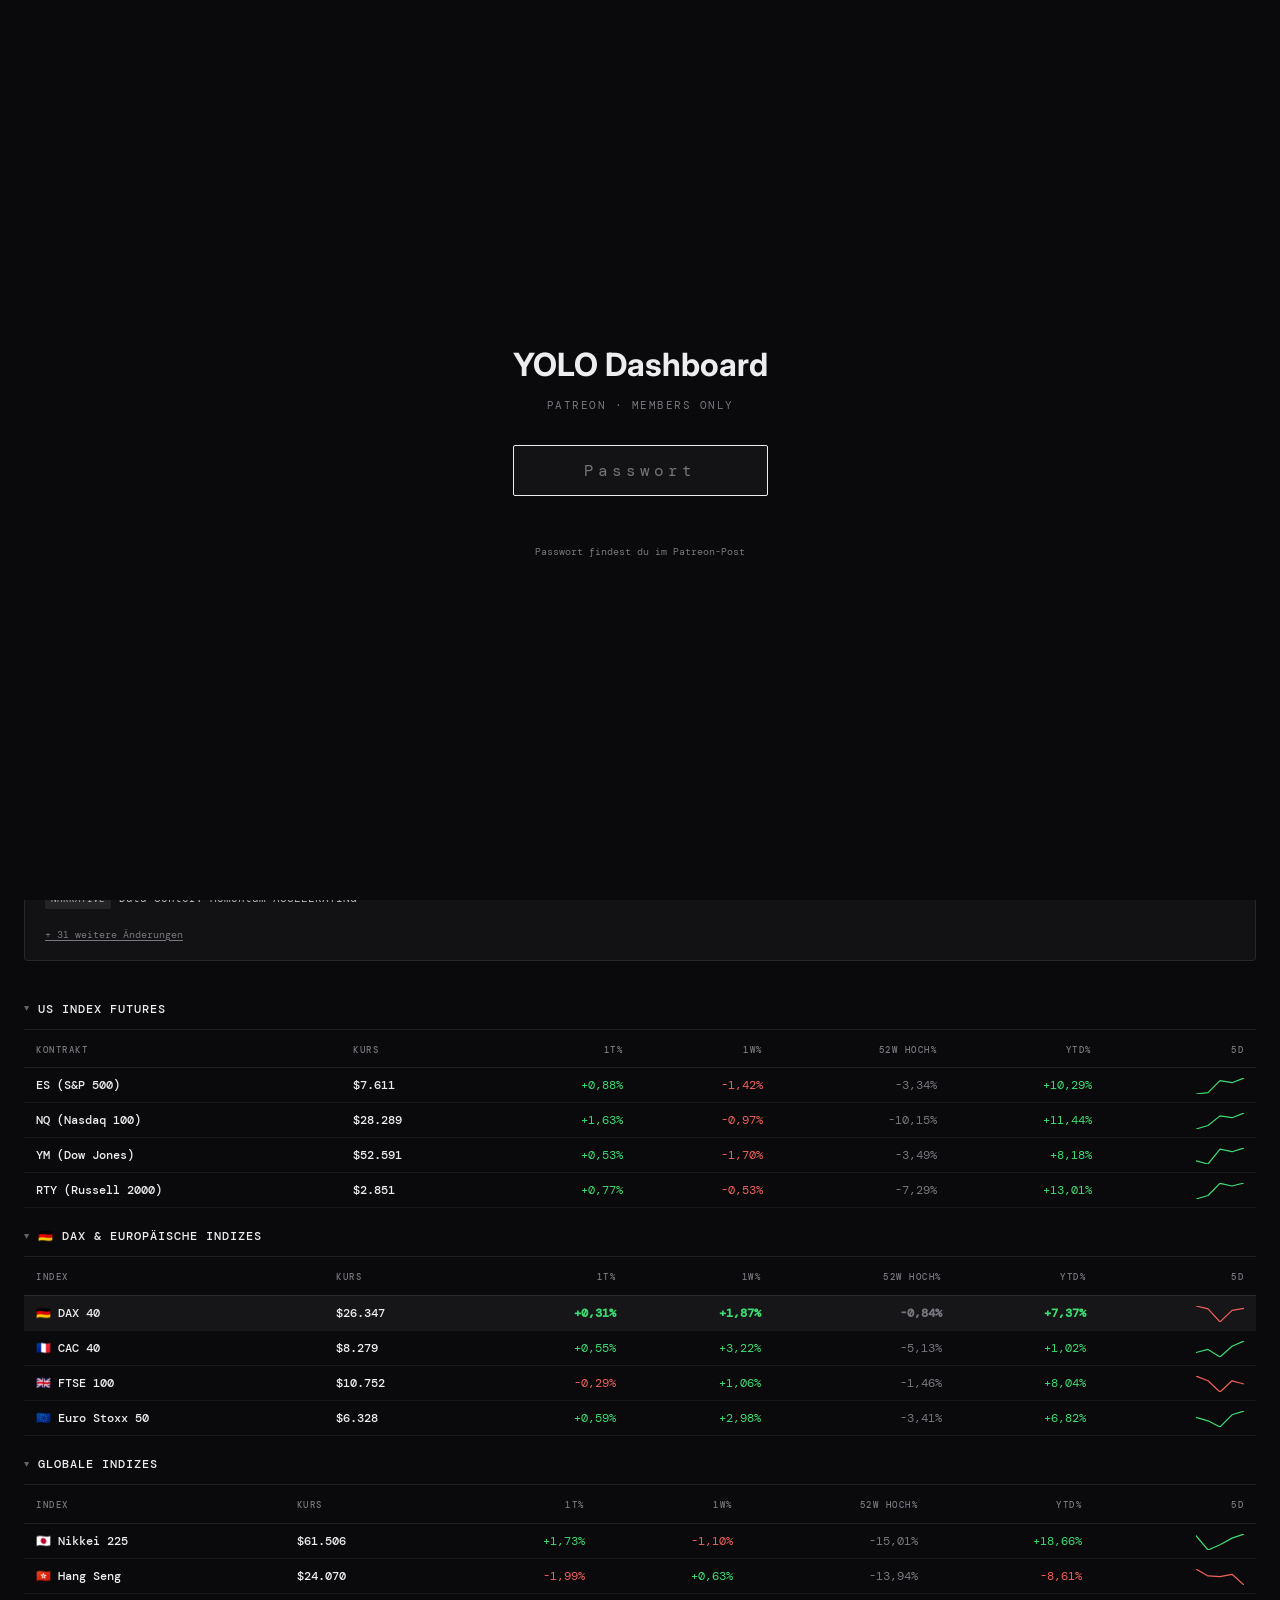
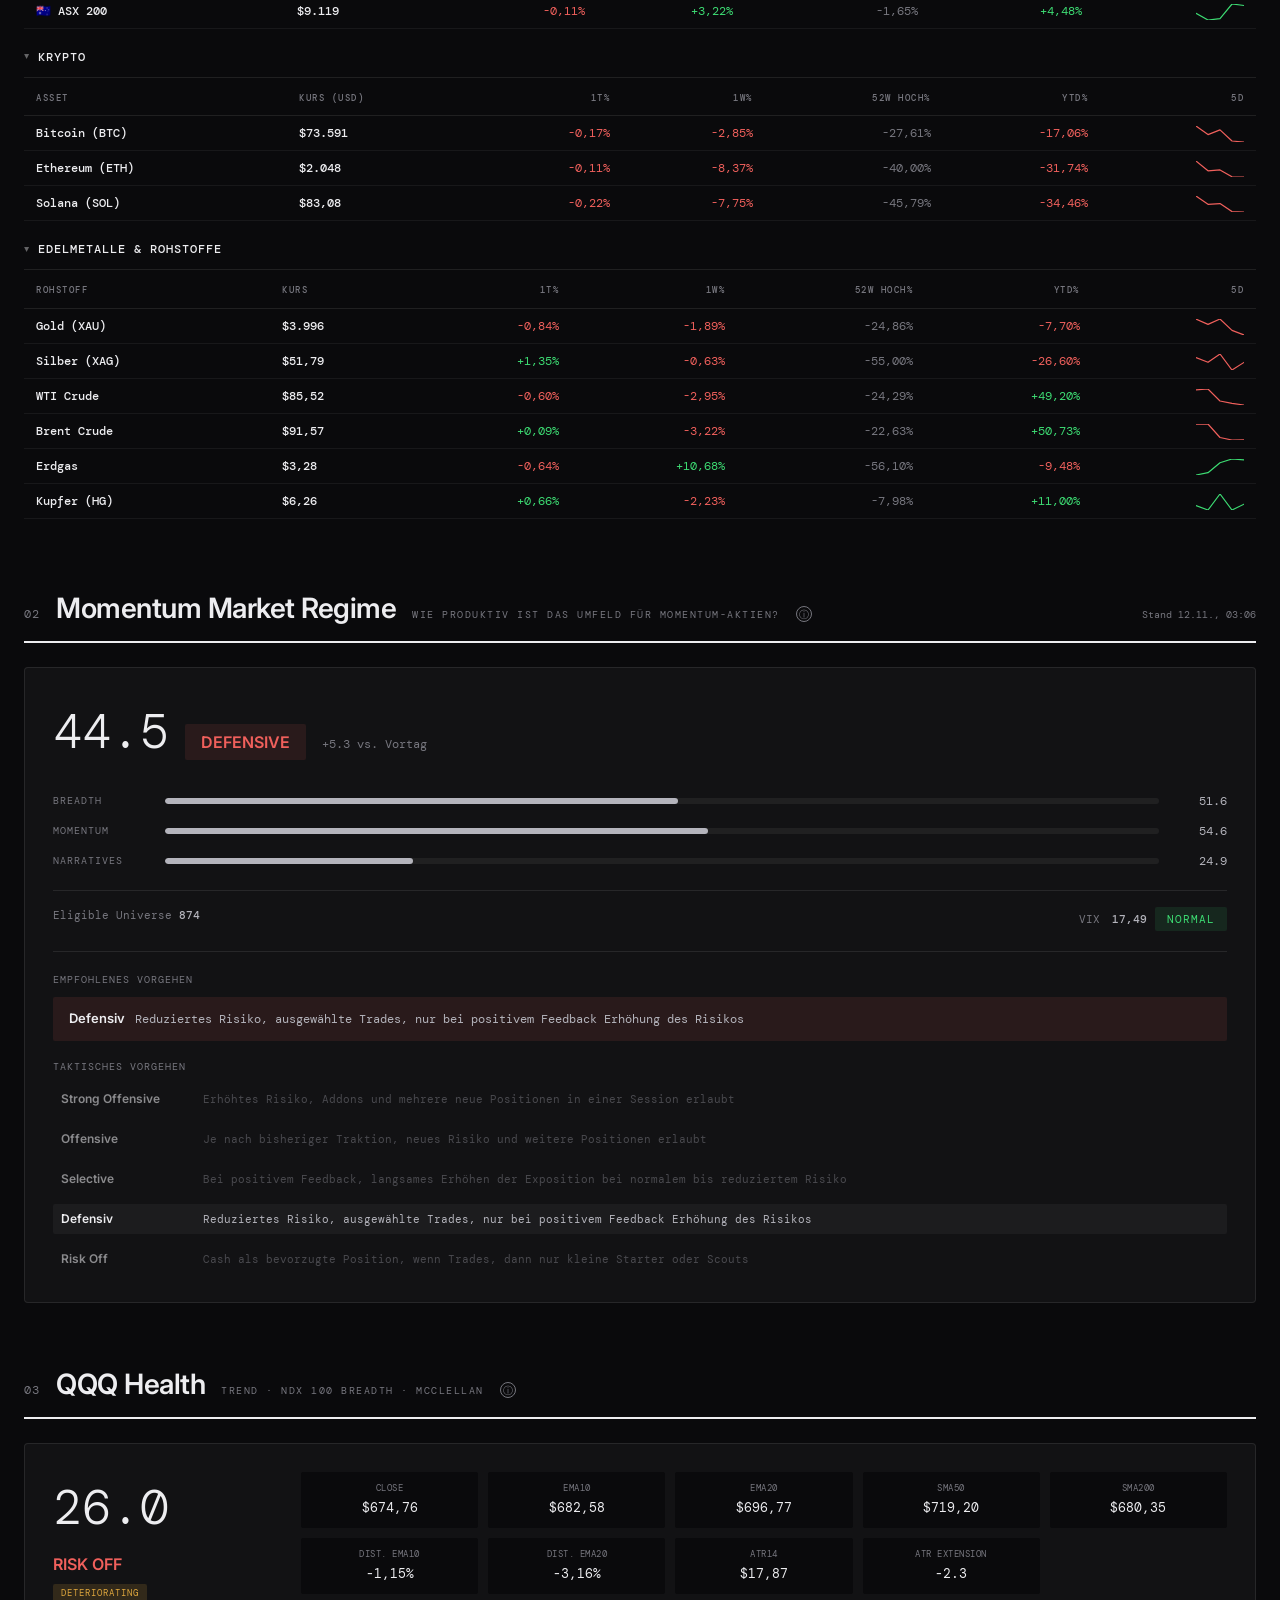
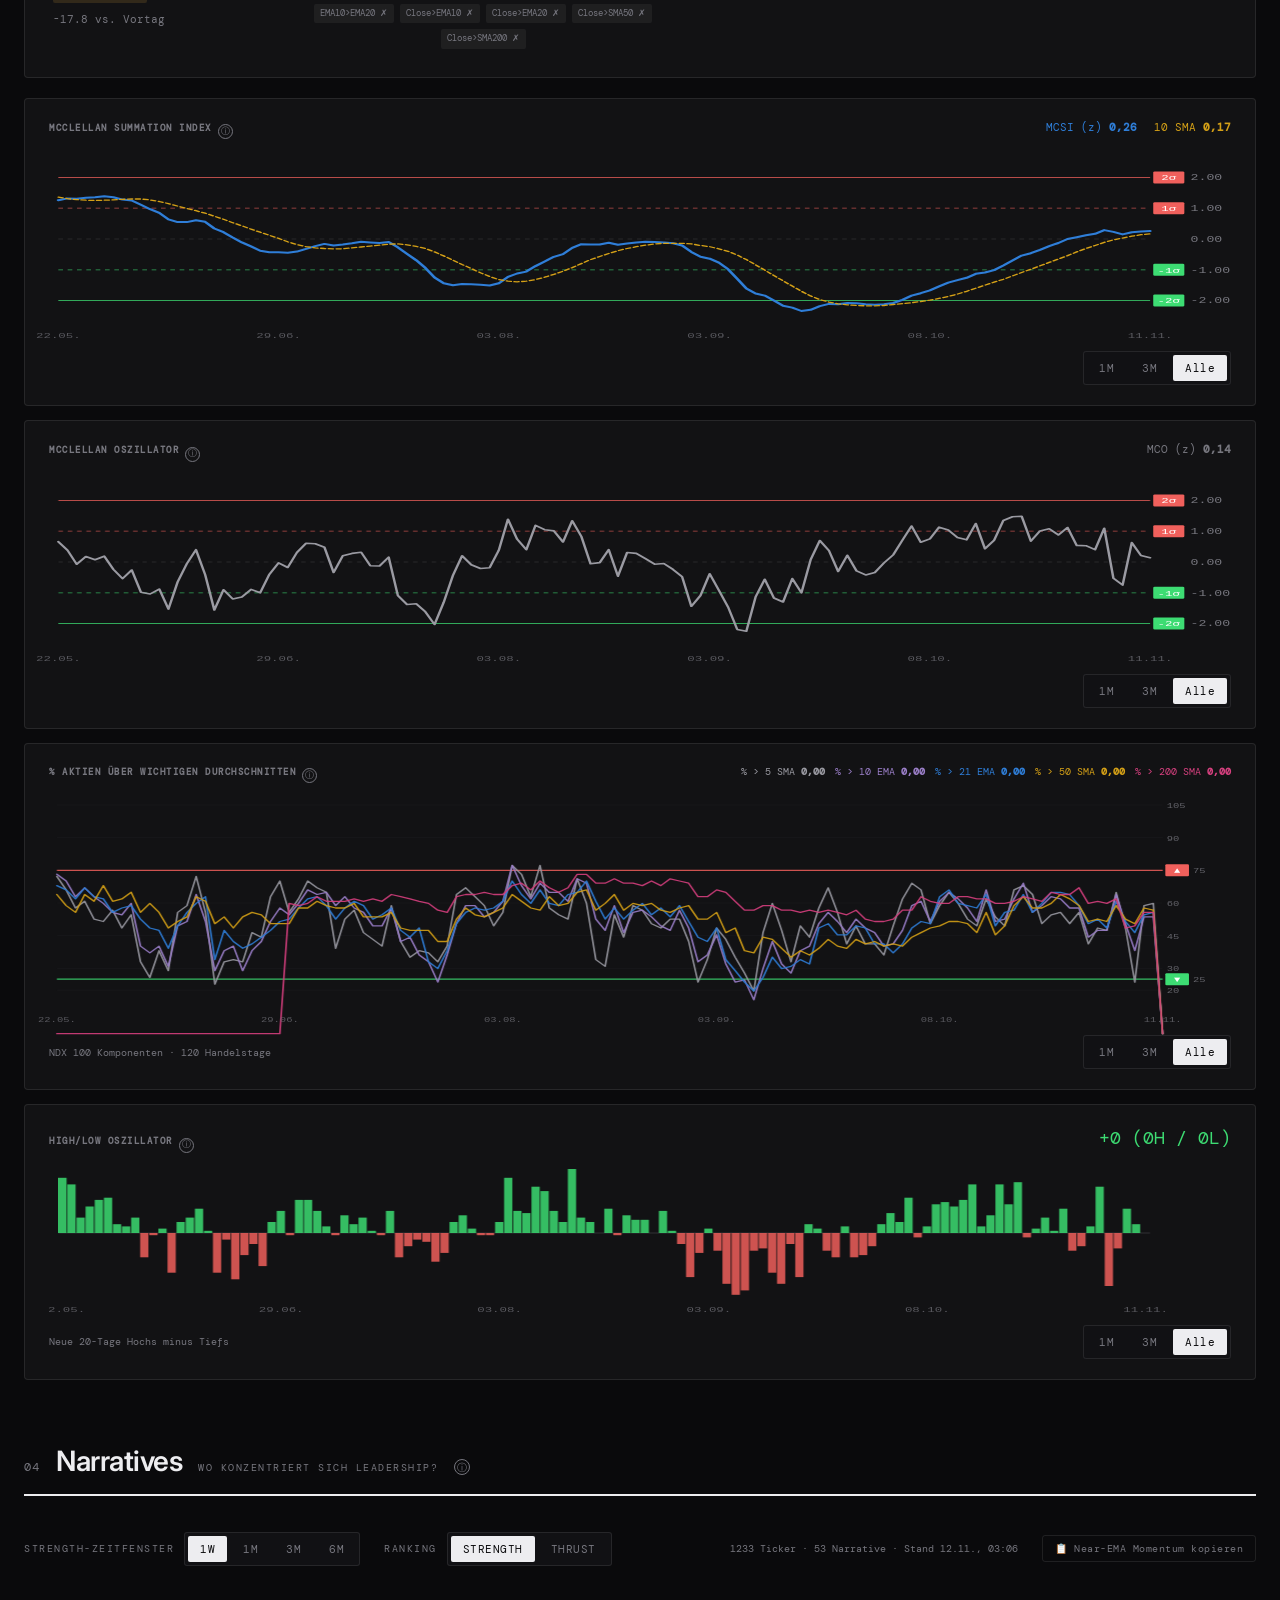
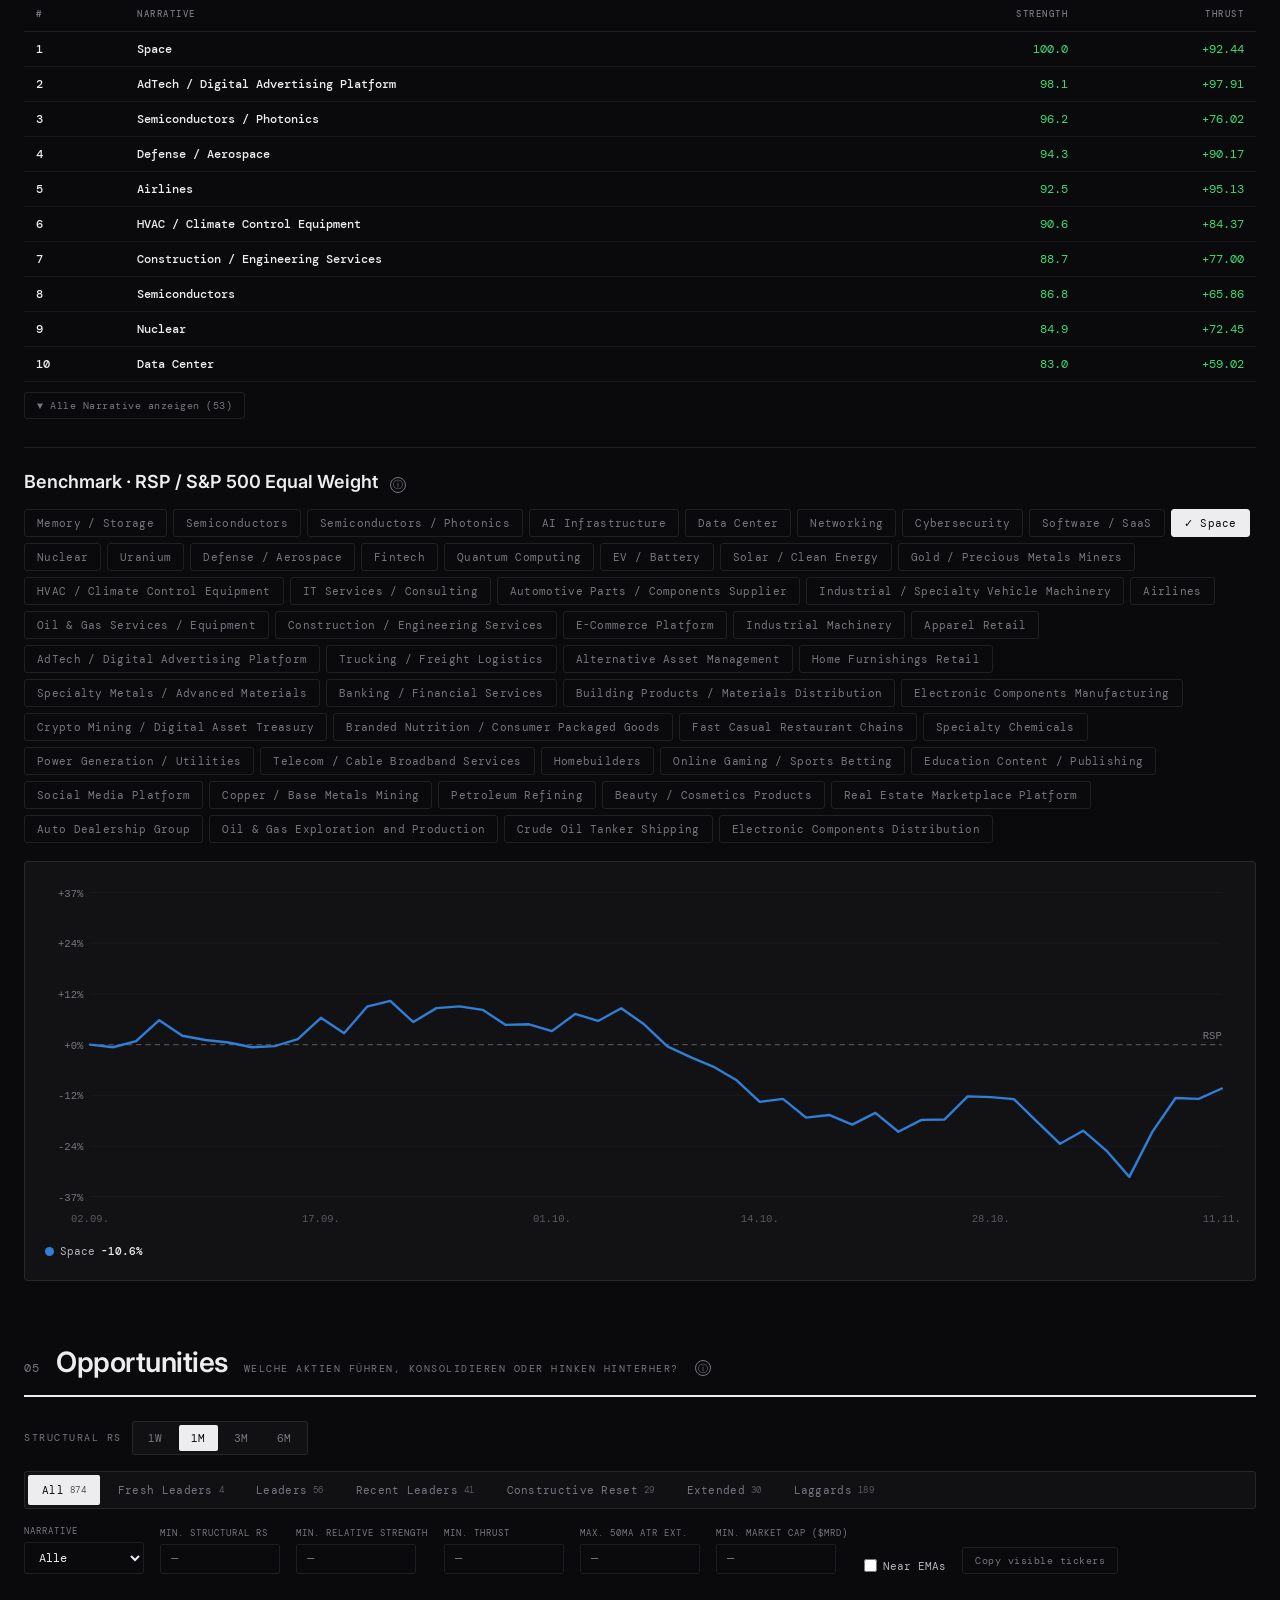
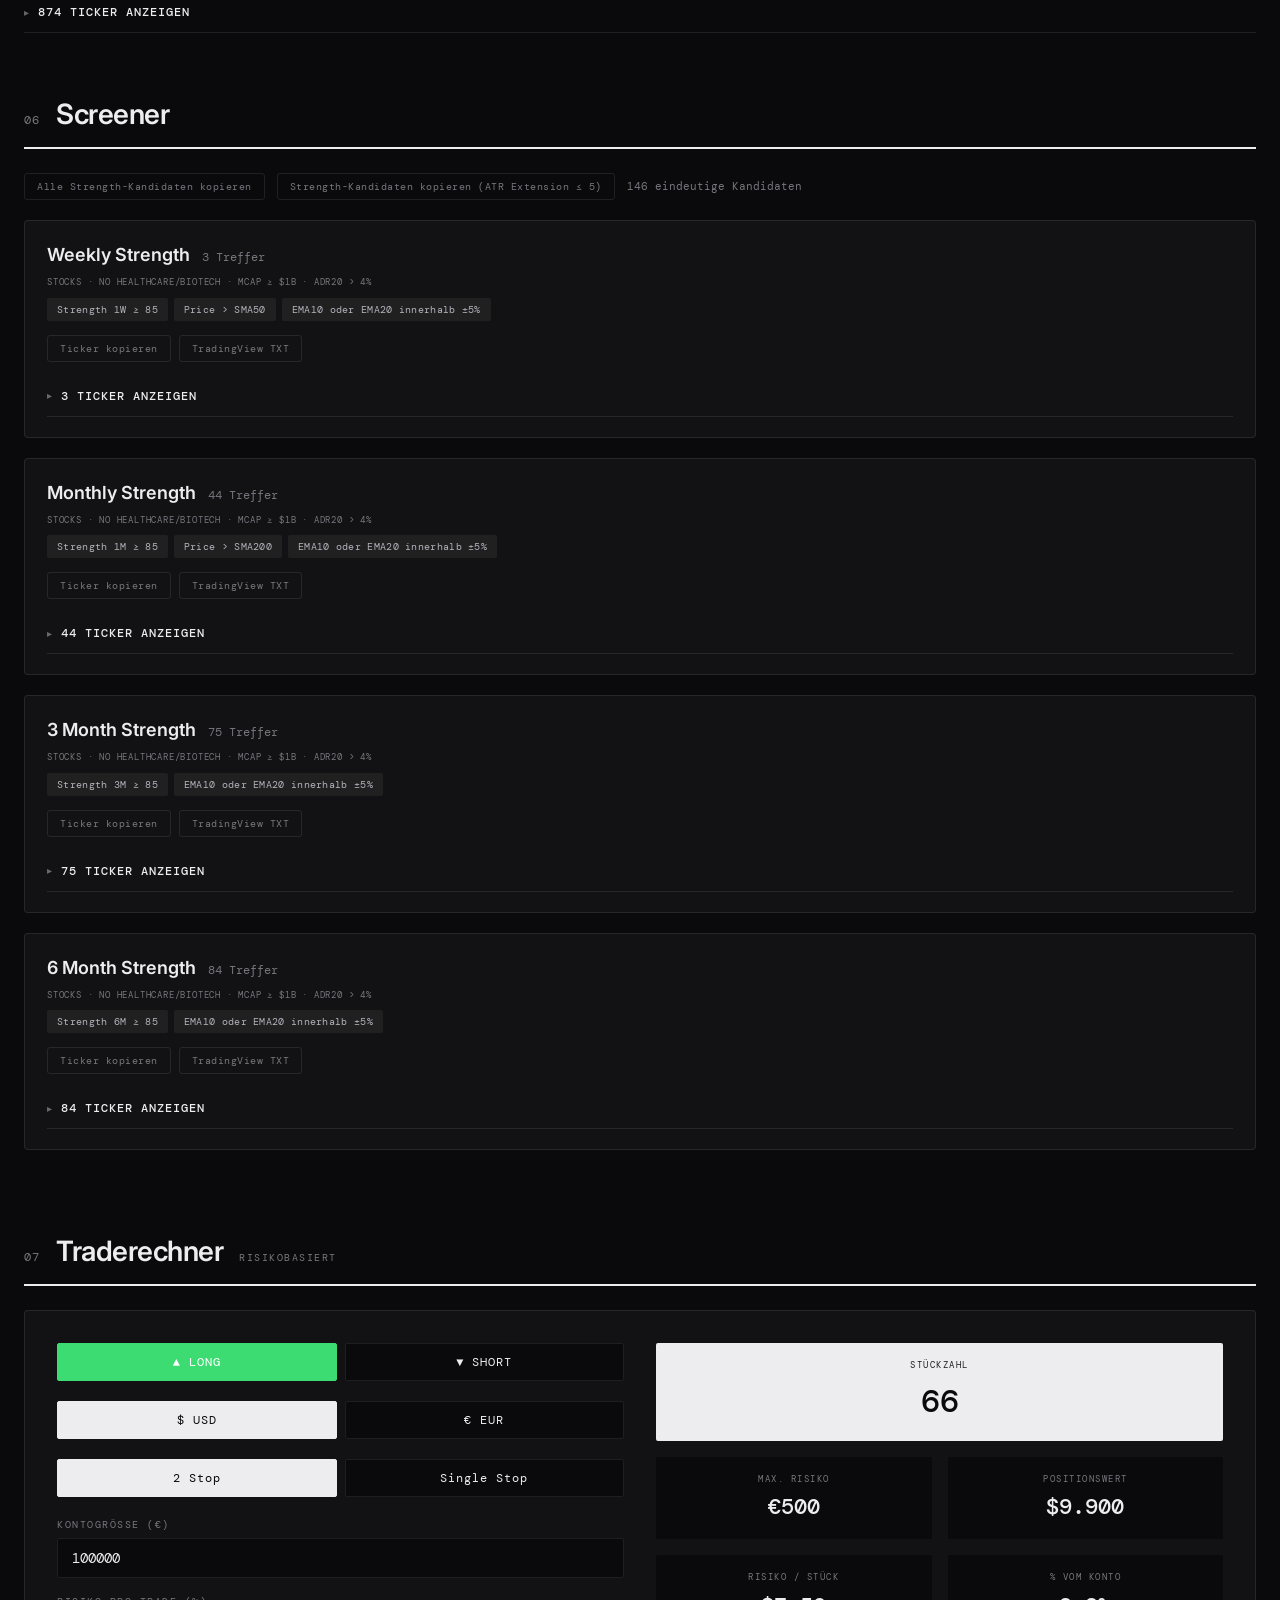
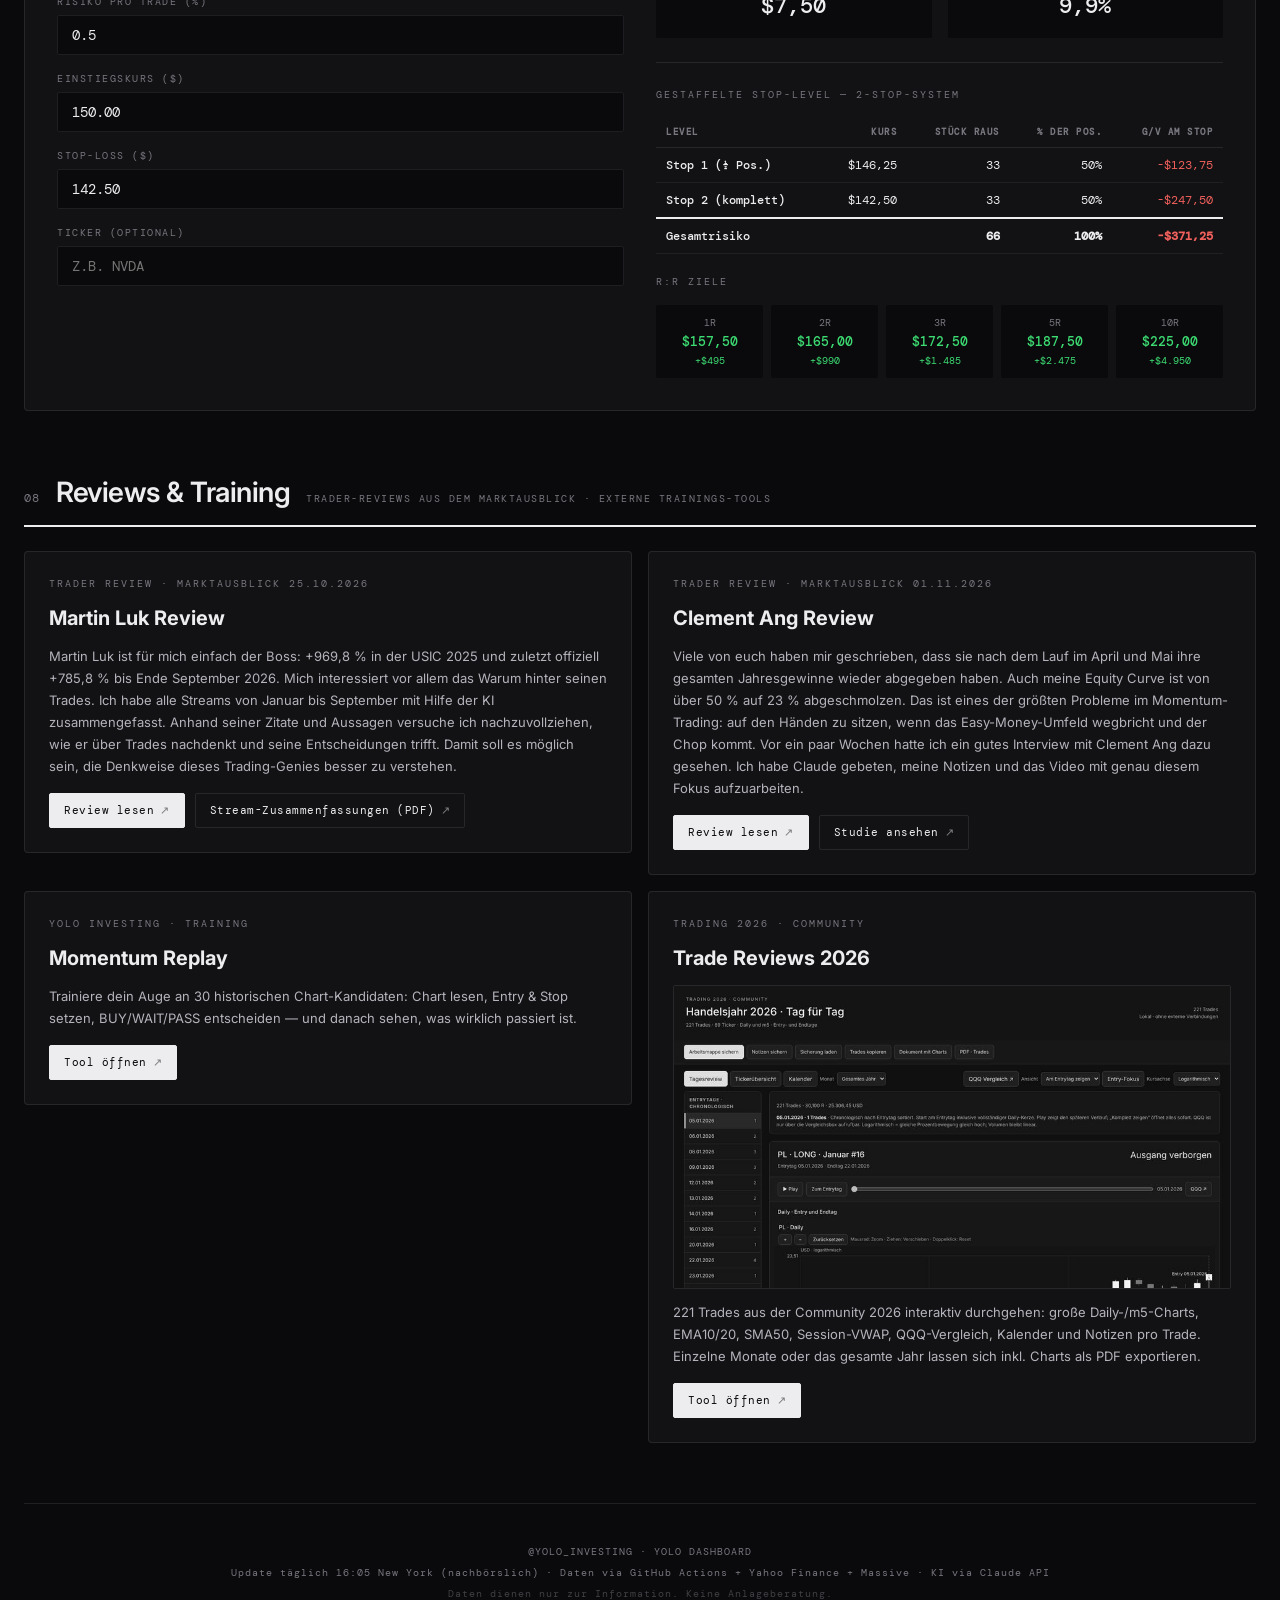
==== commit 1e54dbbf: "Add Reviews & Training section (Martin Luk, Clement Ang, Momentum Replay, Trade Reviews 2026) New se" ====
--- a/index.html
+++ b/index.html
@@ -184,6 +184,24 @@
 .rr-item .rr-label { font-family: var(--mono-font); font-size: 10px; color: var(--ink-muted); }
 .rr-item .rr-price { font-family: var(--mono-font); font-size: 13px; font-weight: 500; color: var(--positive); margin-top: 2px; }
 .rr-item .rr-pnl { font-family: var(--mono-font); font-size: 10px; color: var(--positive); margin-top: 1px; }
+
+/* REVIEWS & TRAINING (08) — permanente Kurzfassungen der Trader-Reviews aus
+   den Marktausblicken (Martin Luk, Clement Ang) sowie Links zu den
+   externen Tools (Momentum Replay, Trade Reviews 2026). Kein Nachbau der
+   Tools selbst -- die leben als eigene interaktive Netlify-Seiten weiter. */
+.reviews-grid { display: grid; grid-template-columns: 1fr 1fr; gap: 16px; align-items: start; }
+.review-card { background: var(--card-bg); border: 1px solid var(--card-border); border-radius: 4px; padding: 24px; display: flex; flex-direction: column; gap: 12px; }
+.review-card .rc-eyebrow { font-family: var(--mono-font); font-size: 10px; letter-spacing: 2px; text-transform: uppercase; color: var(--ink-muted); }
+.review-card .rc-title { font-family: var(--header-font); font-size: 20px; font-weight: 700; }
+.review-card .rc-text { font-family: var(--body-font); font-size: 13px; line-height: 1.7; color: var(--ink-light); flex: 1; }
+.review-card .rc-preview { border-radius: 2px; overflow: hidden; border: 1px solid var(--card-border); }
+.review-card .rc-preview img { width: 100%; display: block; }
+.review-card .rc-links { display: flex; gap: 10px; flex-wrap: wrap; margin-top: 4px; }
+.review-card .rc-link { display: inline-flex; align-items: center; gap: 6px; padding: 8px 14px; border: 1px solid var(--card-border); border-radius: 2px; color: var(--ink); text-decoration: none; font-family: var(--mono-font); font-size: 11px; letter-spacing: 0.5px; transition: all 0.2s ease; }
+.review-card .rc-link:hover { border-color: var(--ink-light); background: var(--sand-darker); }
+.review-card .rc-link.primary { background: var(--ink); color: var(--sand); border-color: var(--ink); }
+.review-card .rc-link.primary:hover { background: var(--ink-light); }
+.review-card .rc-link .arrow { opacity: 0.5; }
 
 .footer { padding: 40px 0; text-align: center; border-top: 1px solid var(--card-border); margin-top: 40px; }
 .footer p { font-family: var(--mono-font); font-size: 10px; color: var(--ink-muted); letter-spacing: 1px; }
@@ -422,7 +440,7 @@
 
 @media (max-width: 900px) {
   .hero-top { flex-direction: column; gap: 16px; }
-  .mcclellan-grid, .sizer-grid { grid-template-columns: 1fr; }
+  .mcclellan-grid, .sizer-grid, .reviews-grid { grid-template-columns: 1fr; }
   .rr-grid { grid-template-columns: repeat(3, 1fr); }
   .qqq-price-structure { grid-template-columns: repeat(3, 1fr); }
   .exec-tiles { grid-template-columns: repeat(2, 1fr); }
@@ -472,6 +490,7 @@
     <a href="#opportunities">05 Opportunities</a>
     <a href="#screener">06 Screener</a>
     <a href="#trade-calculator">07 Traderechner</a>
+    <a href="#reviews-training">08 Reviews &amp; Training</a>
   </div>
 </nav>
 
@@ -1104,6 +1123,52 @@
     </div>
   </div>
 
+  <!-- ═══ 08 · REVIEWS & TRAINING ═══ -->
+  <div class="section fade-in" id="reviews-training">
+    <div class="section-header">
+      <span class="section-num">08</span>
+      <span class="section-title">Reviews &amp; Training</span>
+      <span class="section-sub">Trader-Reviews aus dem Marktausblick &middot; externe Trainings-Tools</span>
+    </div>
+    <div class="reviews-grid">
+      <div class="review-card">
+        <div class="rc-eyebrow">Trader Review &middot; Marktausblick 25.10.2026</div>
+        <div class="rc-title">Martin Luk Review</div>
+        <div class="rc-text">Martin Luk ist für mich einfach der Boss: +969,8&nbsp;% in der USIC 2025 und zuletzt offiziell +785,8&nbsp;% bis Ende September 2026. Mich interessiert vor allem das Warum hinter seinen Trades. Ich habe alle Streams von Januar bis September mit Hilfe der KI zusammengefasst. Anhand seiner Zitate und Aussagen versuche ich nachzuvollziehen, wie er über Trades nachdenkt und seine Entscheidungen trifft. Damit soll es möglich sein, die Denkweise dieses Trading-Genies besser zu verstehen.</div>
+        <div class="rc-links">
+          <a class="rc-link primary" href="https://yoloausblick251026schiffbruch.netlify.app/#martin-luk" target="_blank" rel="noopener">Review lesen <span class="arrow">↗</span></a>
+          <a class="rc-link" href="https://yoloausblick251026schiffbruch.netlify.app/downloads/Martin_Luk_Stream_Zusammenfassungen_Januar_September_2026.pdf" target="_blank" rel="noopener">Stream-Zusammenfassungen (PDF) <span class="arrow">↗</span></a>
+        </div>
+      </div>
+      <div class="review-card">
+        <div class="rc-eyebrow">Trader Review &middot; Marktausblick 01.11.2026</div>
+        <div class="rc-title">Clement Ang Review</div>
+        <div class="rc-text">Viele von euch haben mir geschrieben, dass sie nach dem Lauf im April und Mai ihre gesamten Jahresgewinne wieder abgegeben haben. Auch meine Equity Curve ist von über 50&nbsp;% auf 23&nbsp;% abgeschmolzen. Das ist eines der größten Probleme im Momentum-Trading: auf den Händen zu sitzen, wenn das Easy-Money-Umfeld wegbricht und der Chop kommt. Vor ein paar Wochen hatte ich ein gutes Interview mit Clement Ang dazu gesehen. Ich habe Claude gebeten, meine Notizen und das Video mit genau diesem Fokus aufzuarbeiten.</div>
+        <div class="rc-links">
+          <a class="rc-link primary" href="https://marktausblickyolo0811schiffbruch.netlify.app/#clement-ang" target="_blank" rel="noopener">Review lesen <span class="arrow">↗</span></a>
+          <a class="rc-link" href="https://clementangstudie0111.netlify.app/" target="_blank" rel="noopener">Studie ansehen <span class="arrow">↗</span></a>
+        </div>
+      </div>
+      <div class="review-card">
+        <div class="rc-eyebrow">Yolo Investing &middot; Training</div>
+        <div class="rc-title">Momentum Replay</div>
+        <div class="rc-text">Trainiere dein Auge an 30 historischen Chart-Kandidaten: Chart lesen, Entry &amp; Stop setzen, BUY/WAIT/PASS entscheiden — und danach sehen, was wirklich passiert ist.</div>
+        <div class="rc-links">
+          <a class="rc-link primary" href="https://marktausblickyolo0811schiffbruch.netlify.app/#momentum-replay" target="_blank" rel="noopener">Tool öffnen <span class="arrow">↗</span></a>
+        </div>
+      </div>
+      <div class="review-card">
+        <div class="rc-eyebrow">Trading 2026 &middot; Community</div>
+        <div class="rc-title">Trade Reviews 2026</div>
+        <div class="rc-preview"><img src="assets/trade-reviews-2026-preview.jpg" alt="Vorschau: Trade Reviews 2026 Tool" loading="lazy"></div>
+        <div class="rc-text">221 Trades aus der Community 2026 interaktiv durchgehen: große Daily-/m5-Charts, EMA10/20, SMA50, Session-VWAP, QQQ-Vergleich, Kalender und Notizen pro Trade. Einzelne Monate oder das gesamte Jahr lassen sich inkl. Charts als PDF exportieren.</div>
+        <div class="rc-links">
+          <a class="rc-link primary" href="https://patreonstocks2026.netlify.app/" target="_blank" rel="noopener">Tool öffnen <span class="arrow">↗</span></a>
+        </div>
+      </div>
+    </div>
+  </div>
+
   <footer class="footer">
     <p>@YOLO_INVESTING · YOLO DASHBOARD</p>
     <p style="margin-top:6px;">Update täglich 16:05 New York (nachbörslich) · Daten via GitHub Actions + Yahoo Finance + Massive · KI via Claude API</p>
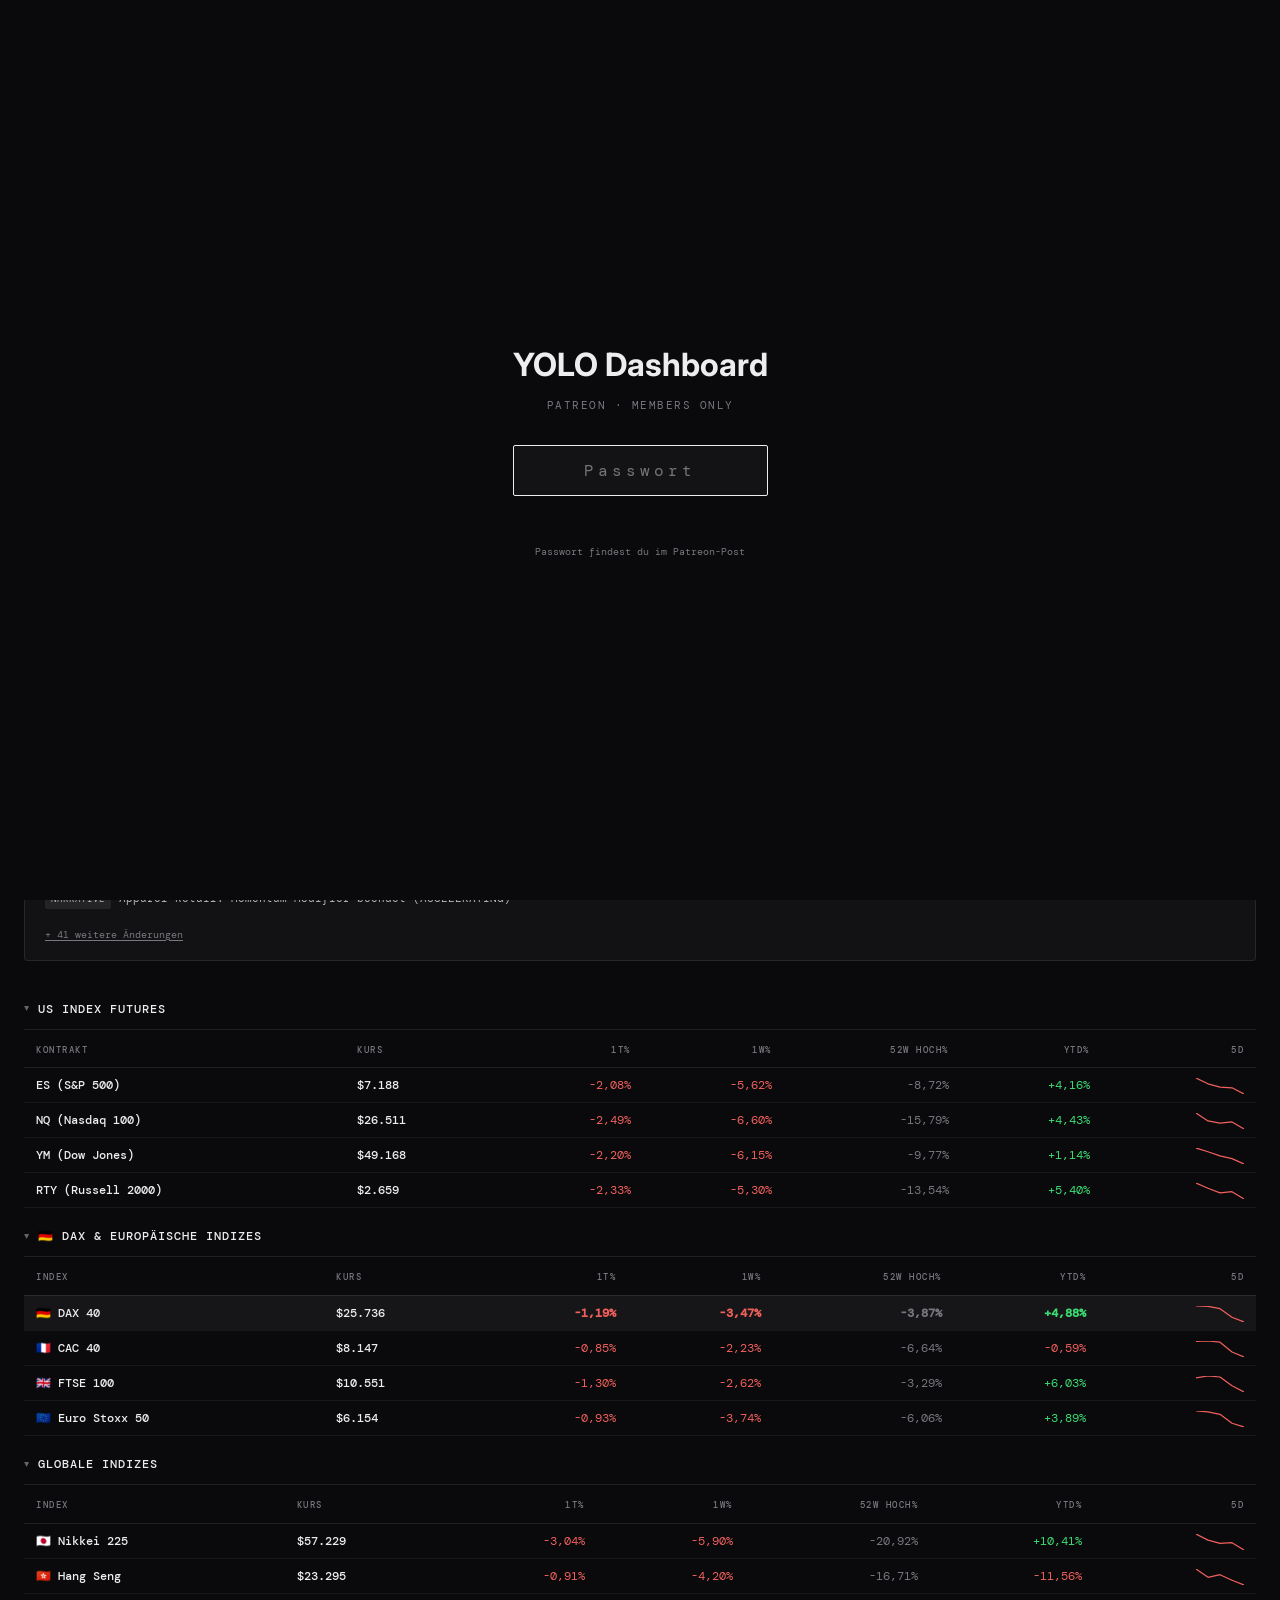
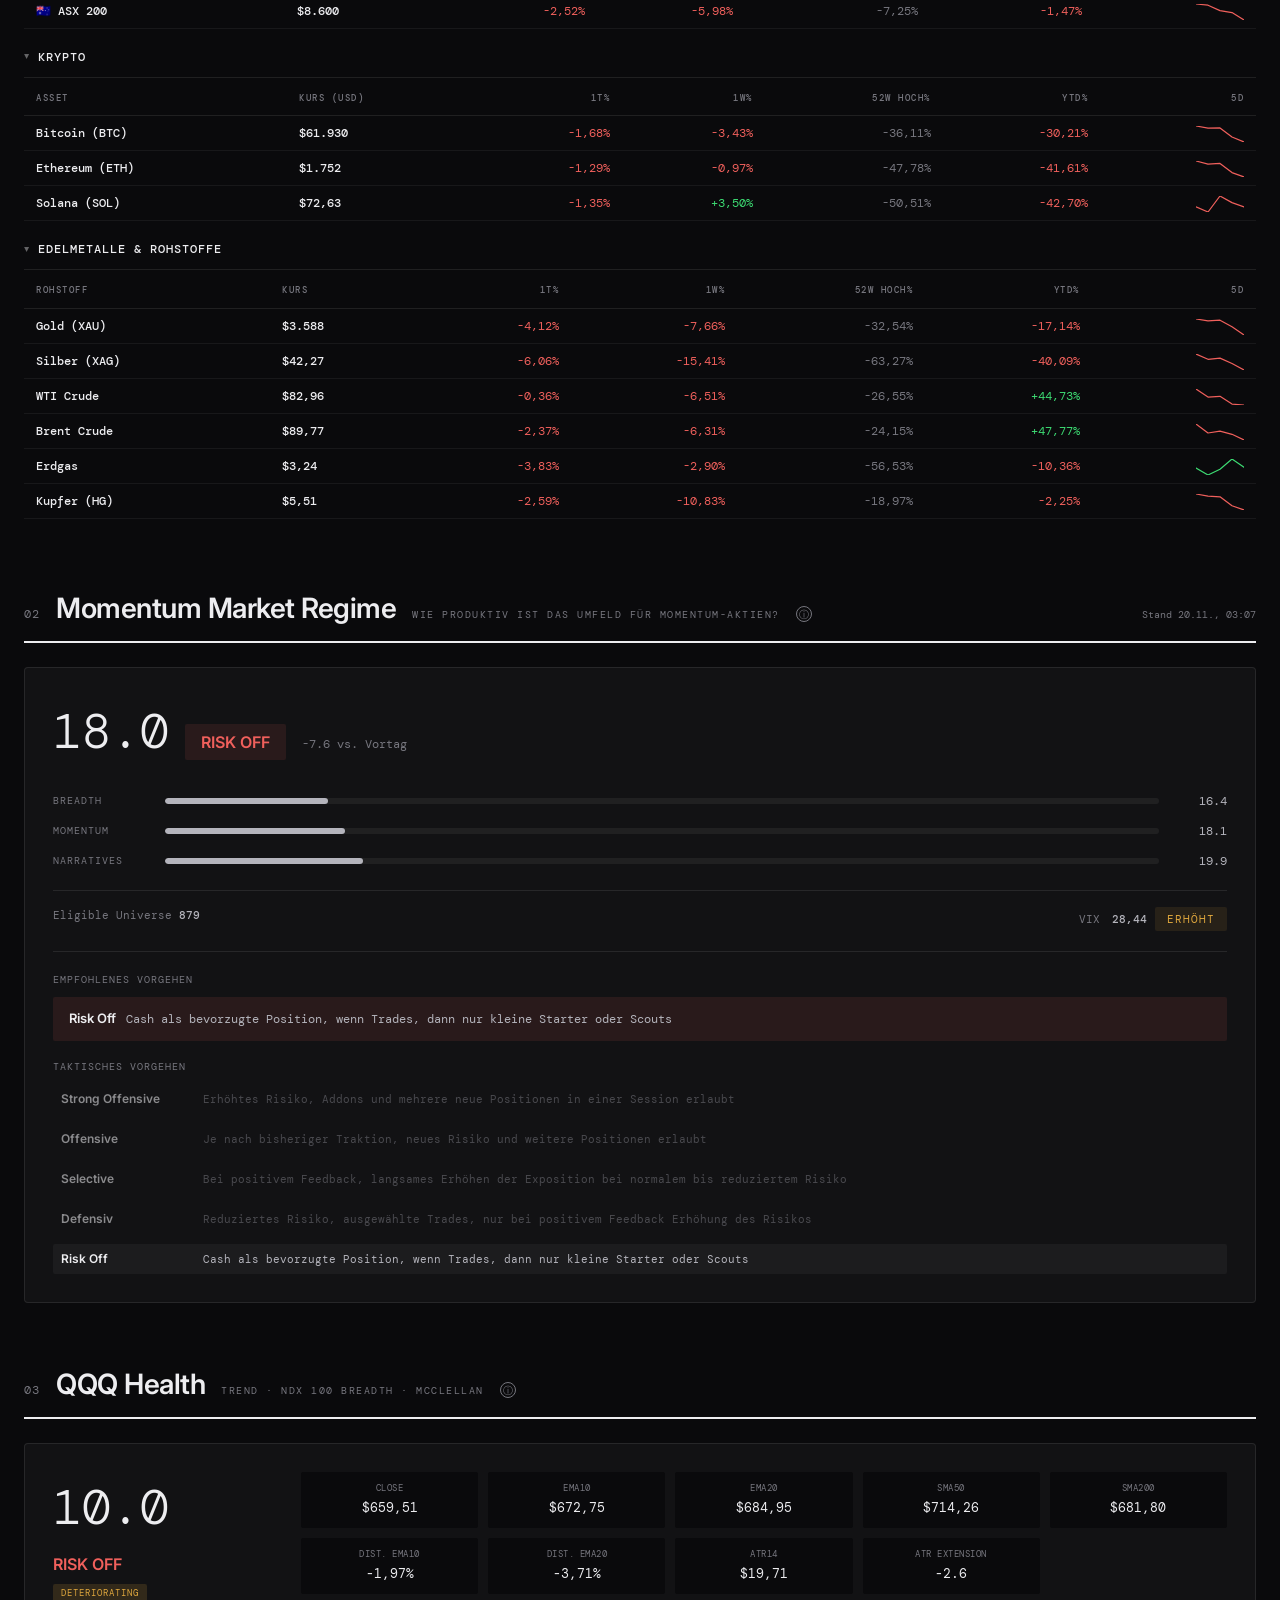
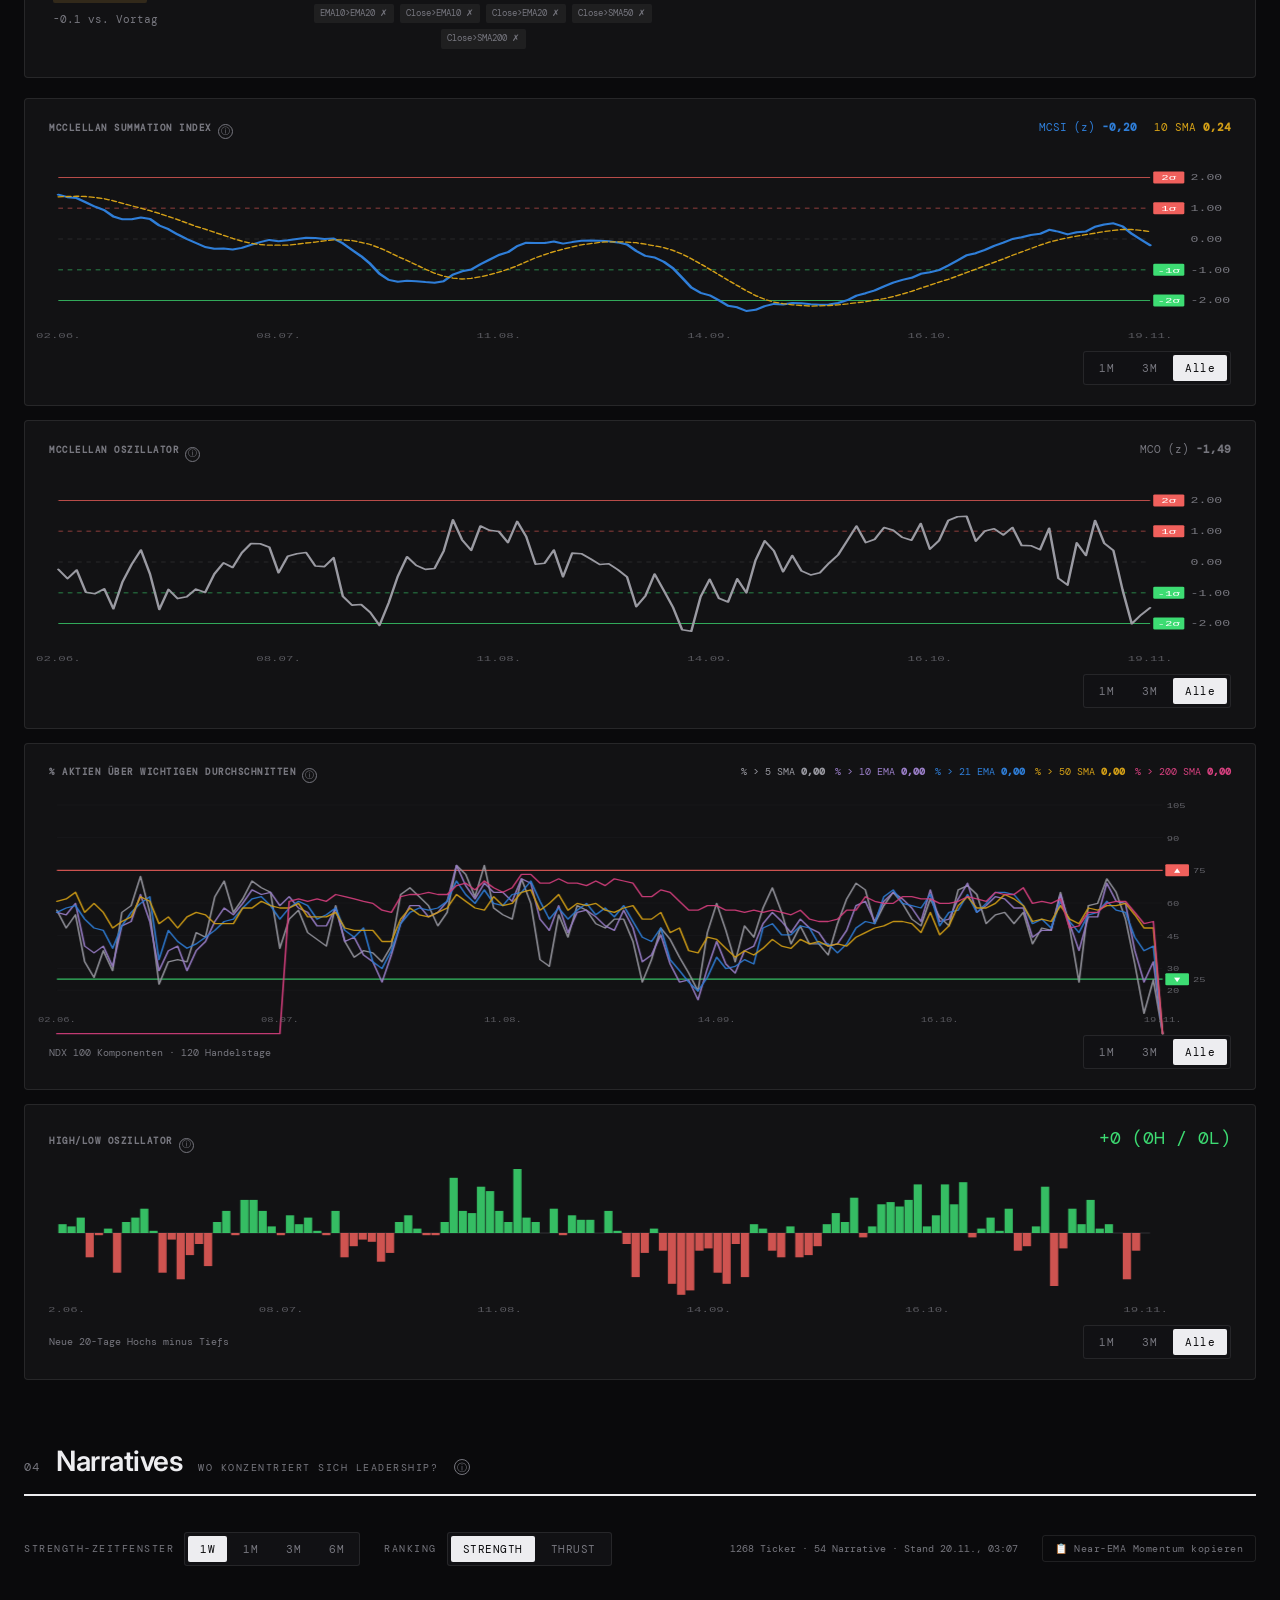
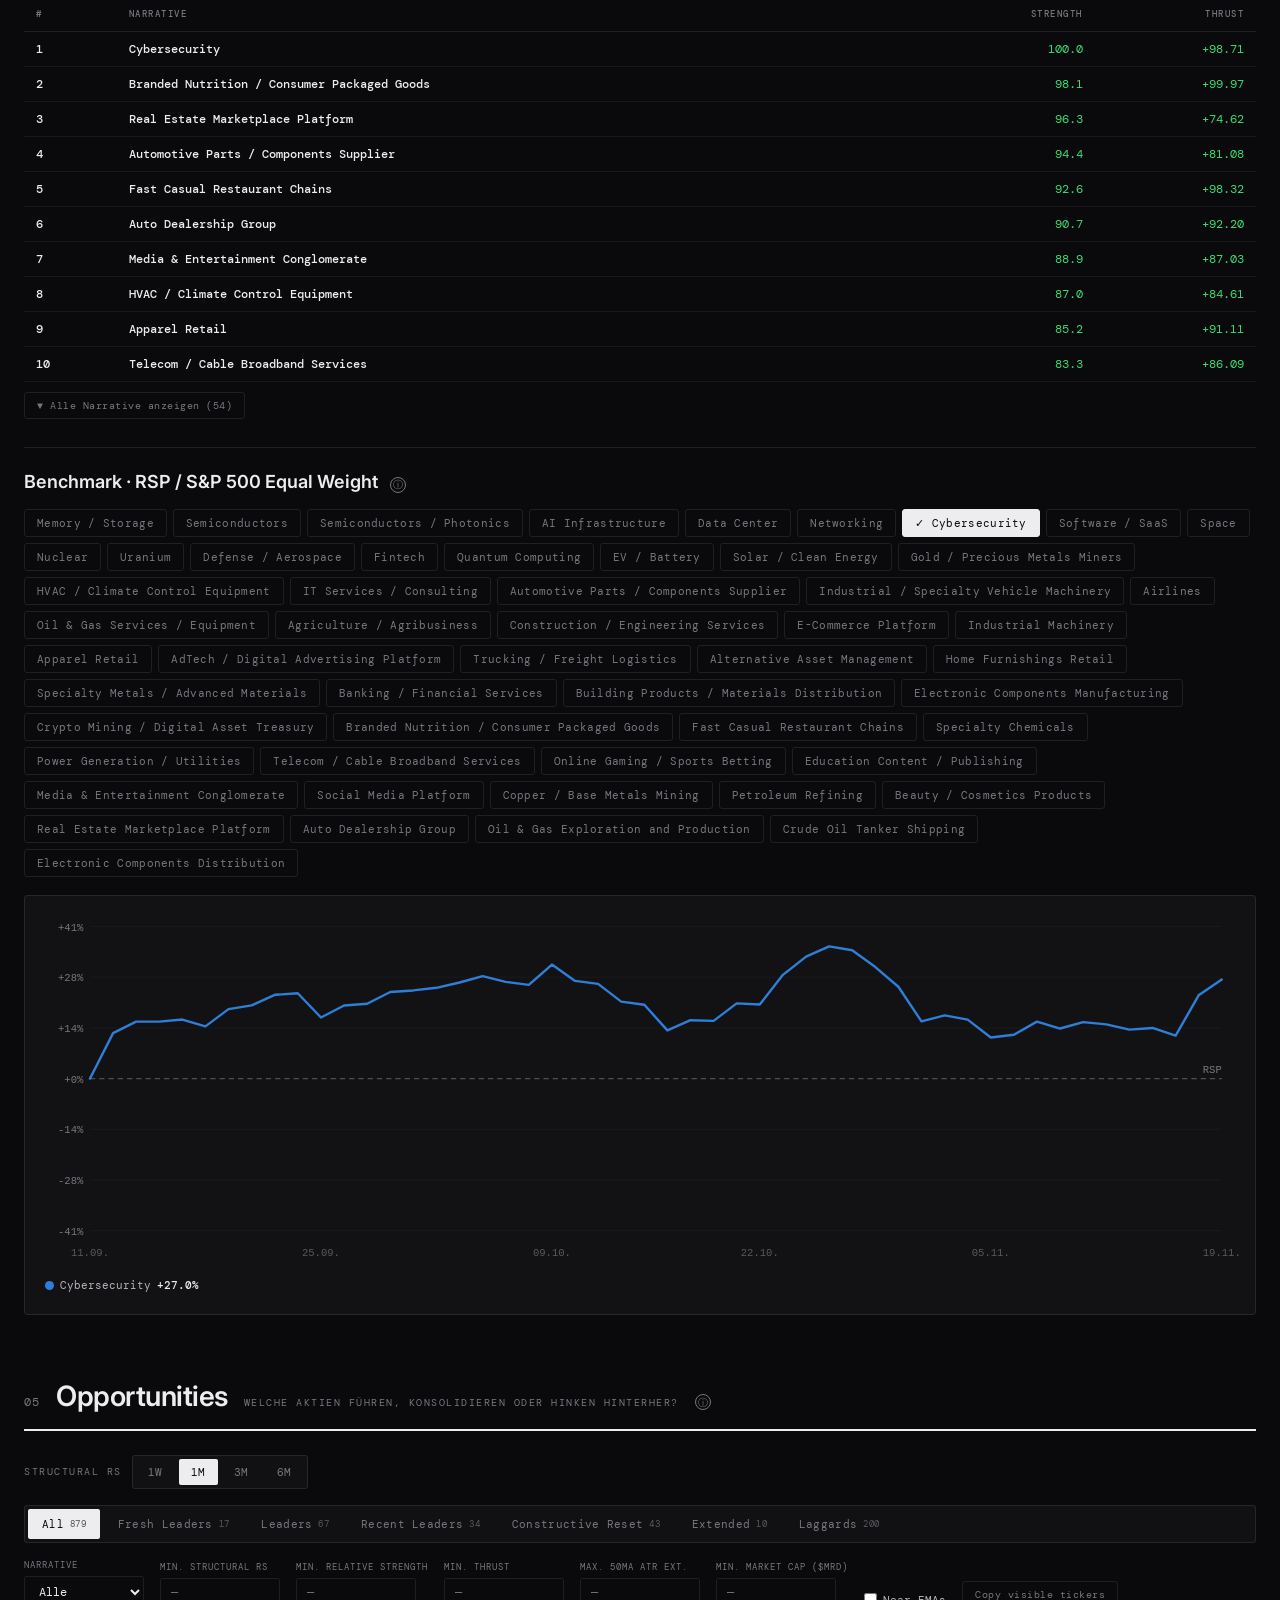
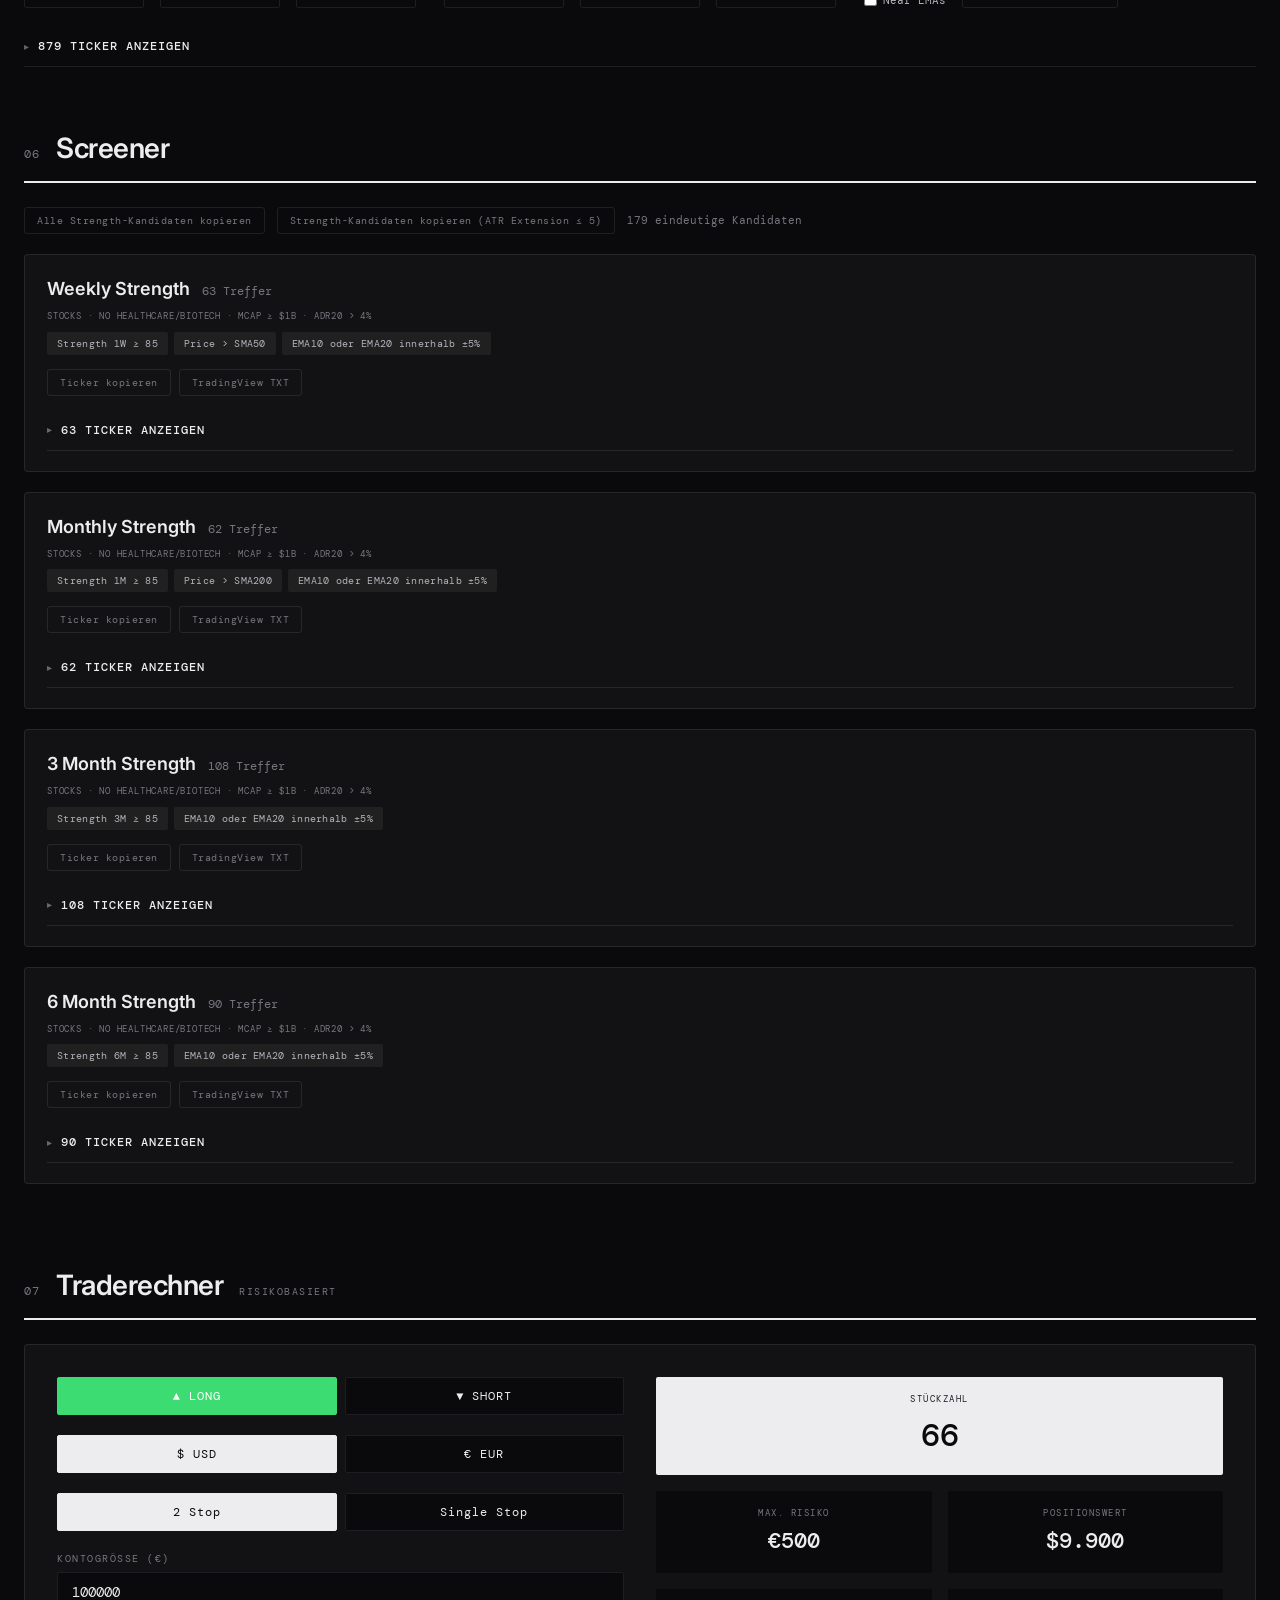
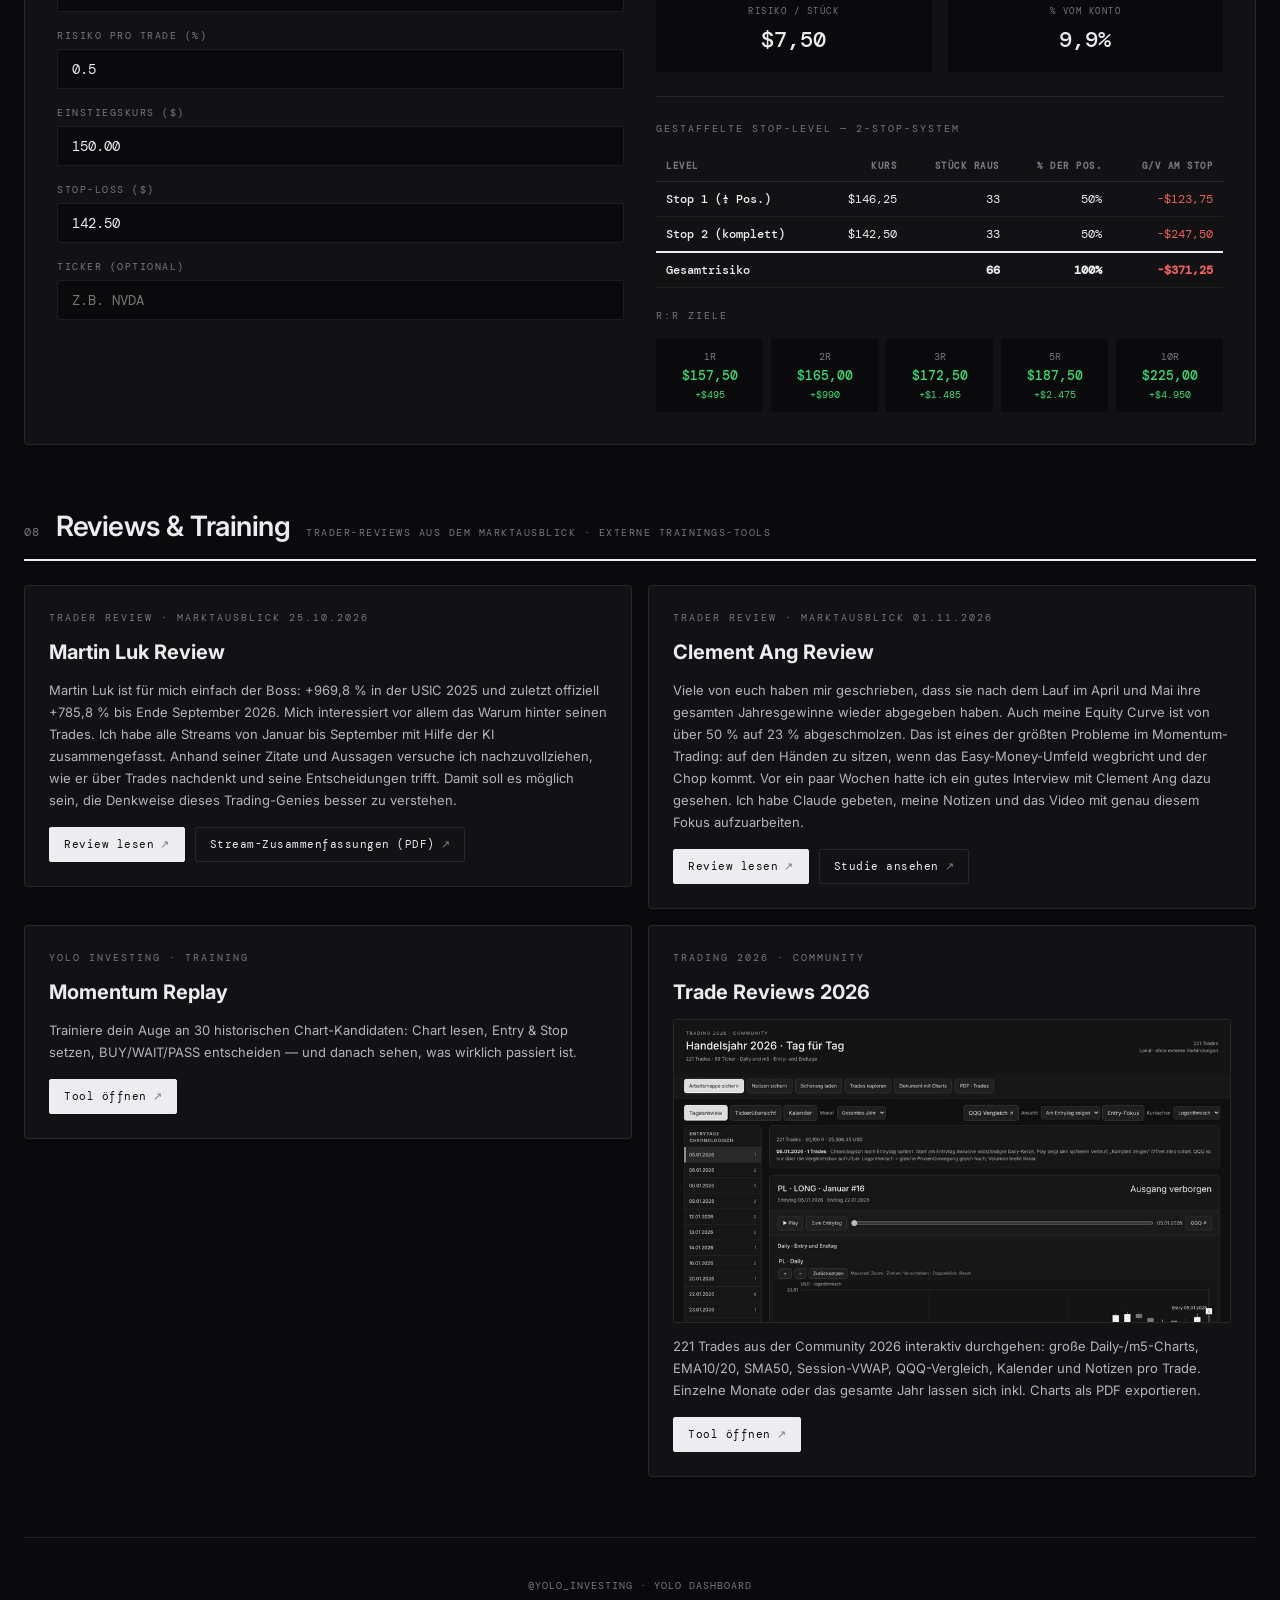
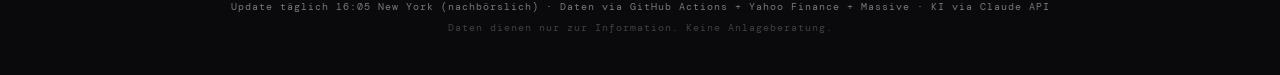
==== commit 9234380a: "Build Phase 2 Market Overview from mockup" ====
--- a/index.html
+++ b/index.html
@@ -483,6 +483,7 @@
 <!-- ═══ JUMP NAVIGATION (spec point 2) ═══ -->
 <nav class="jump-nav" id="jumpNav">
   <div class="jump-nav-inner">
+    <a href="market-overview.html">Market Overview 2.0</a>
     <a href="#overview">01 Überblick</a>
     <a href="#market-regime">02 Market Regime</a>
     <a href="#qqq-health">03 QQQ Health</a>
